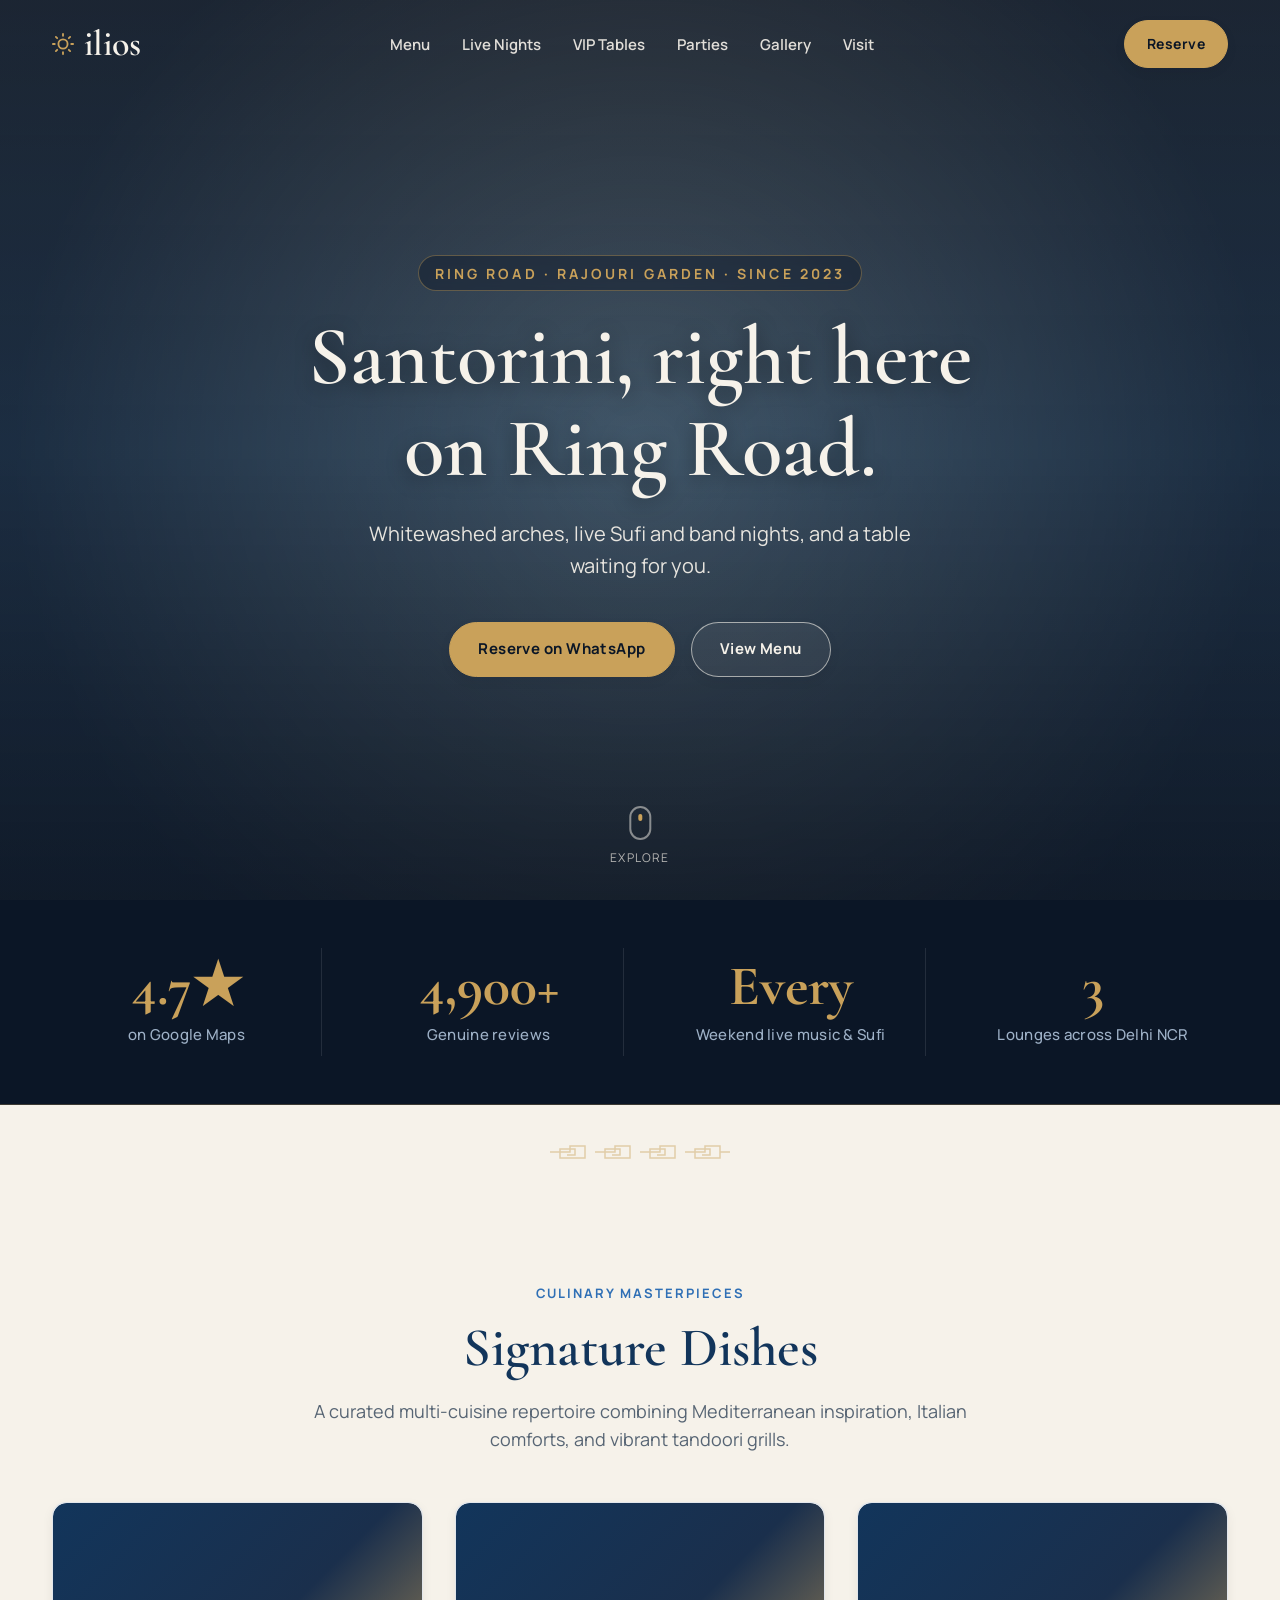
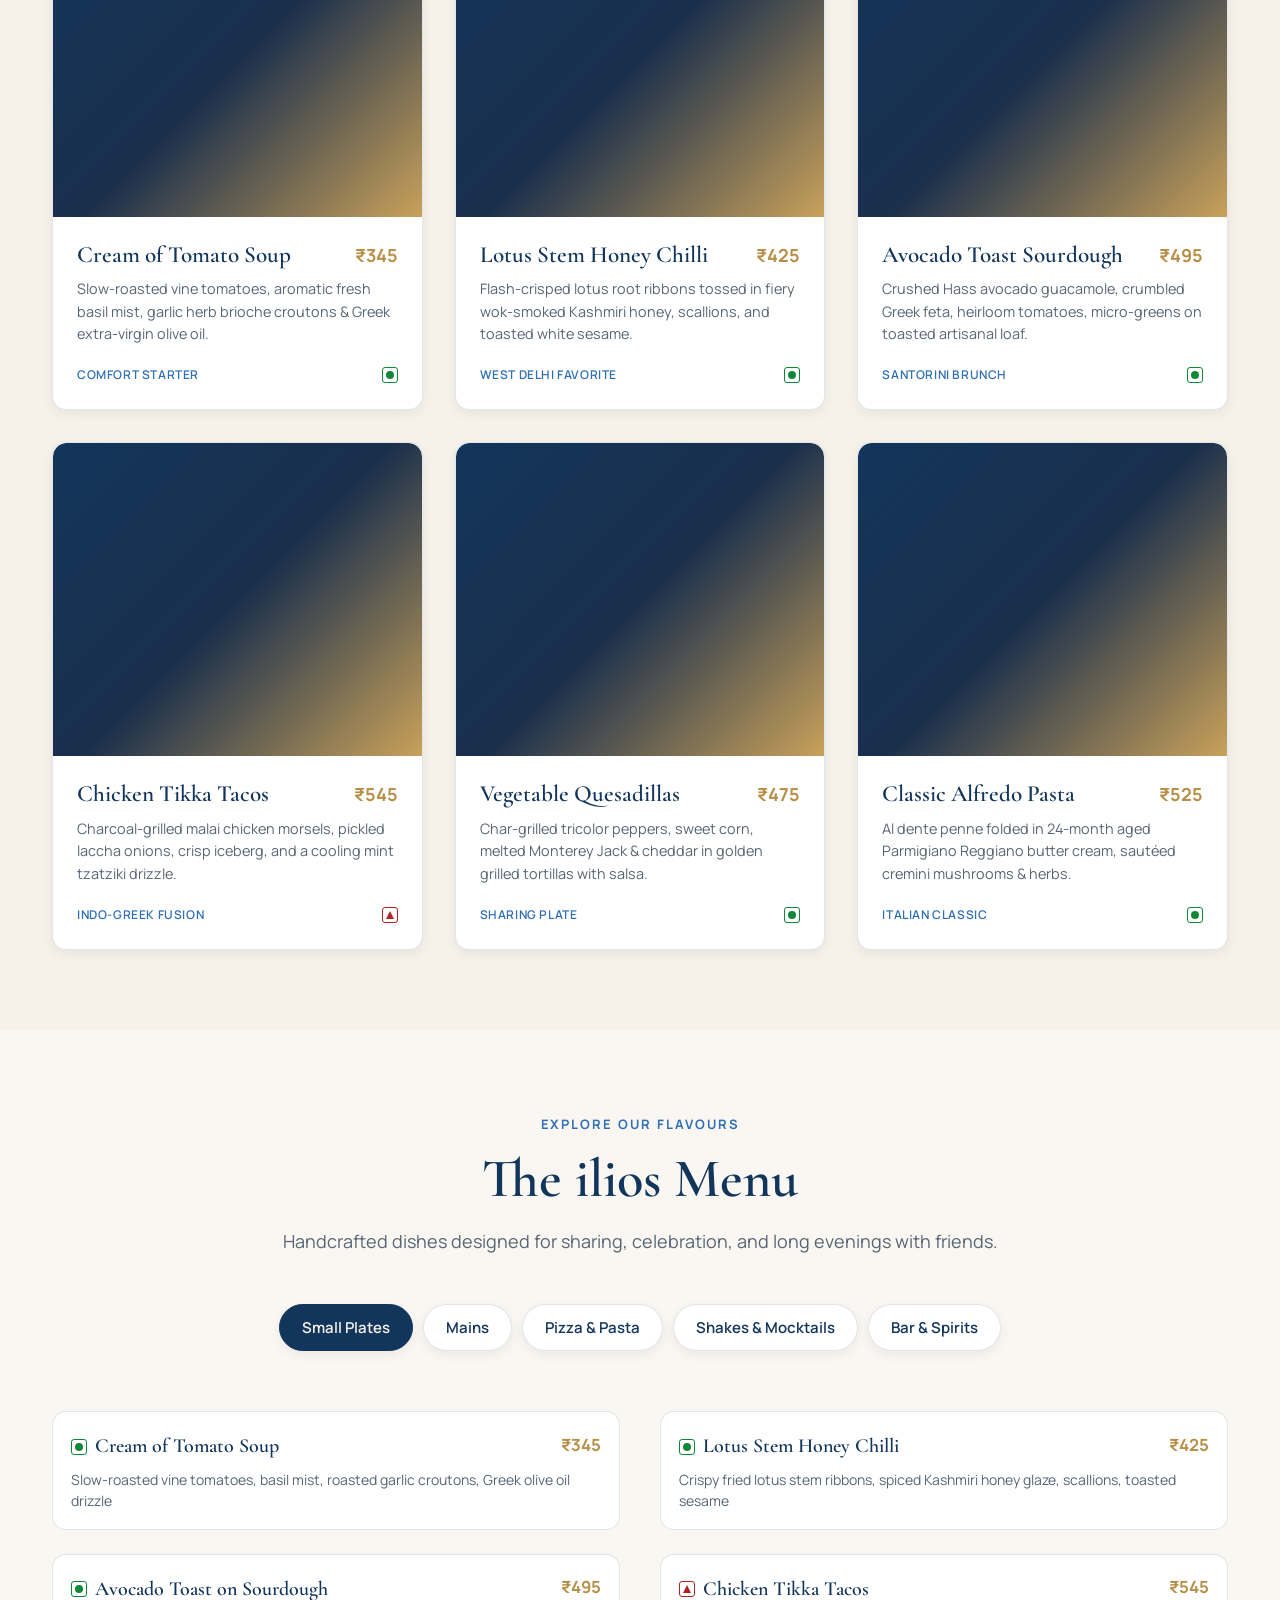
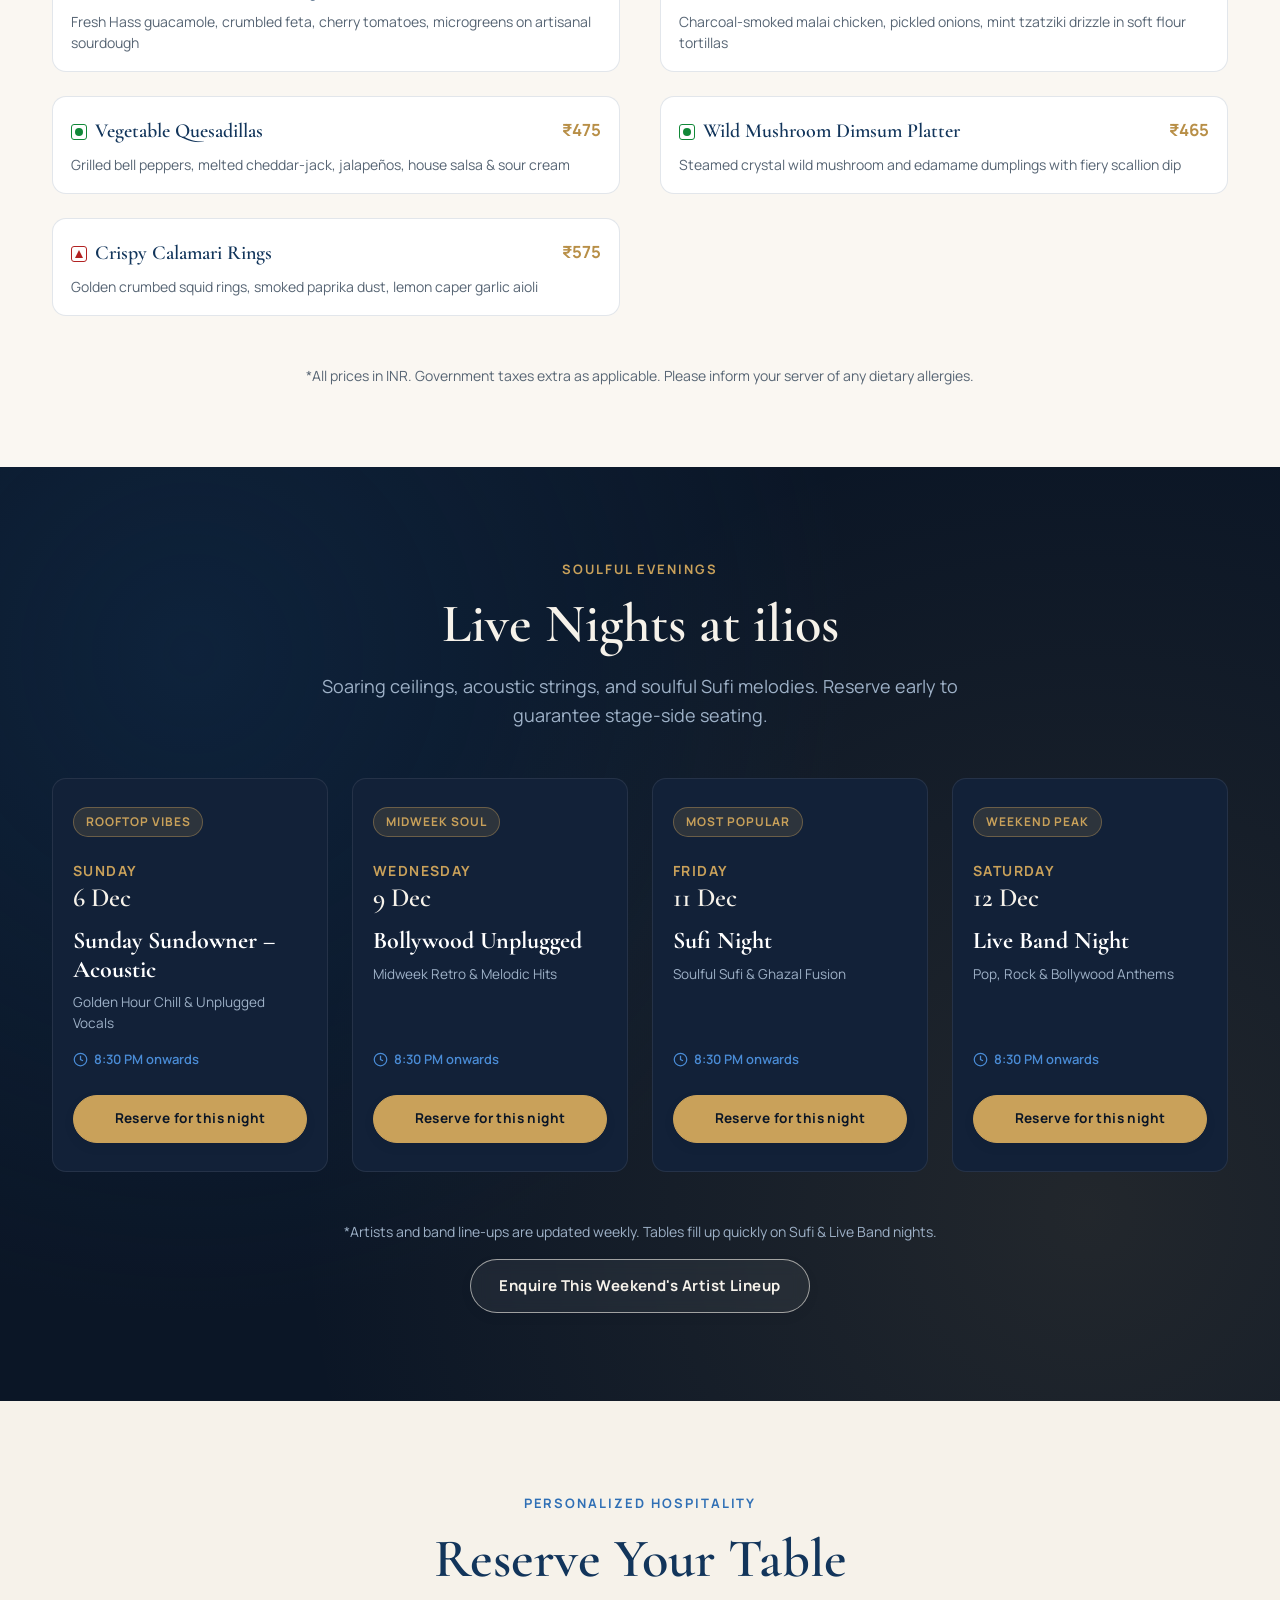
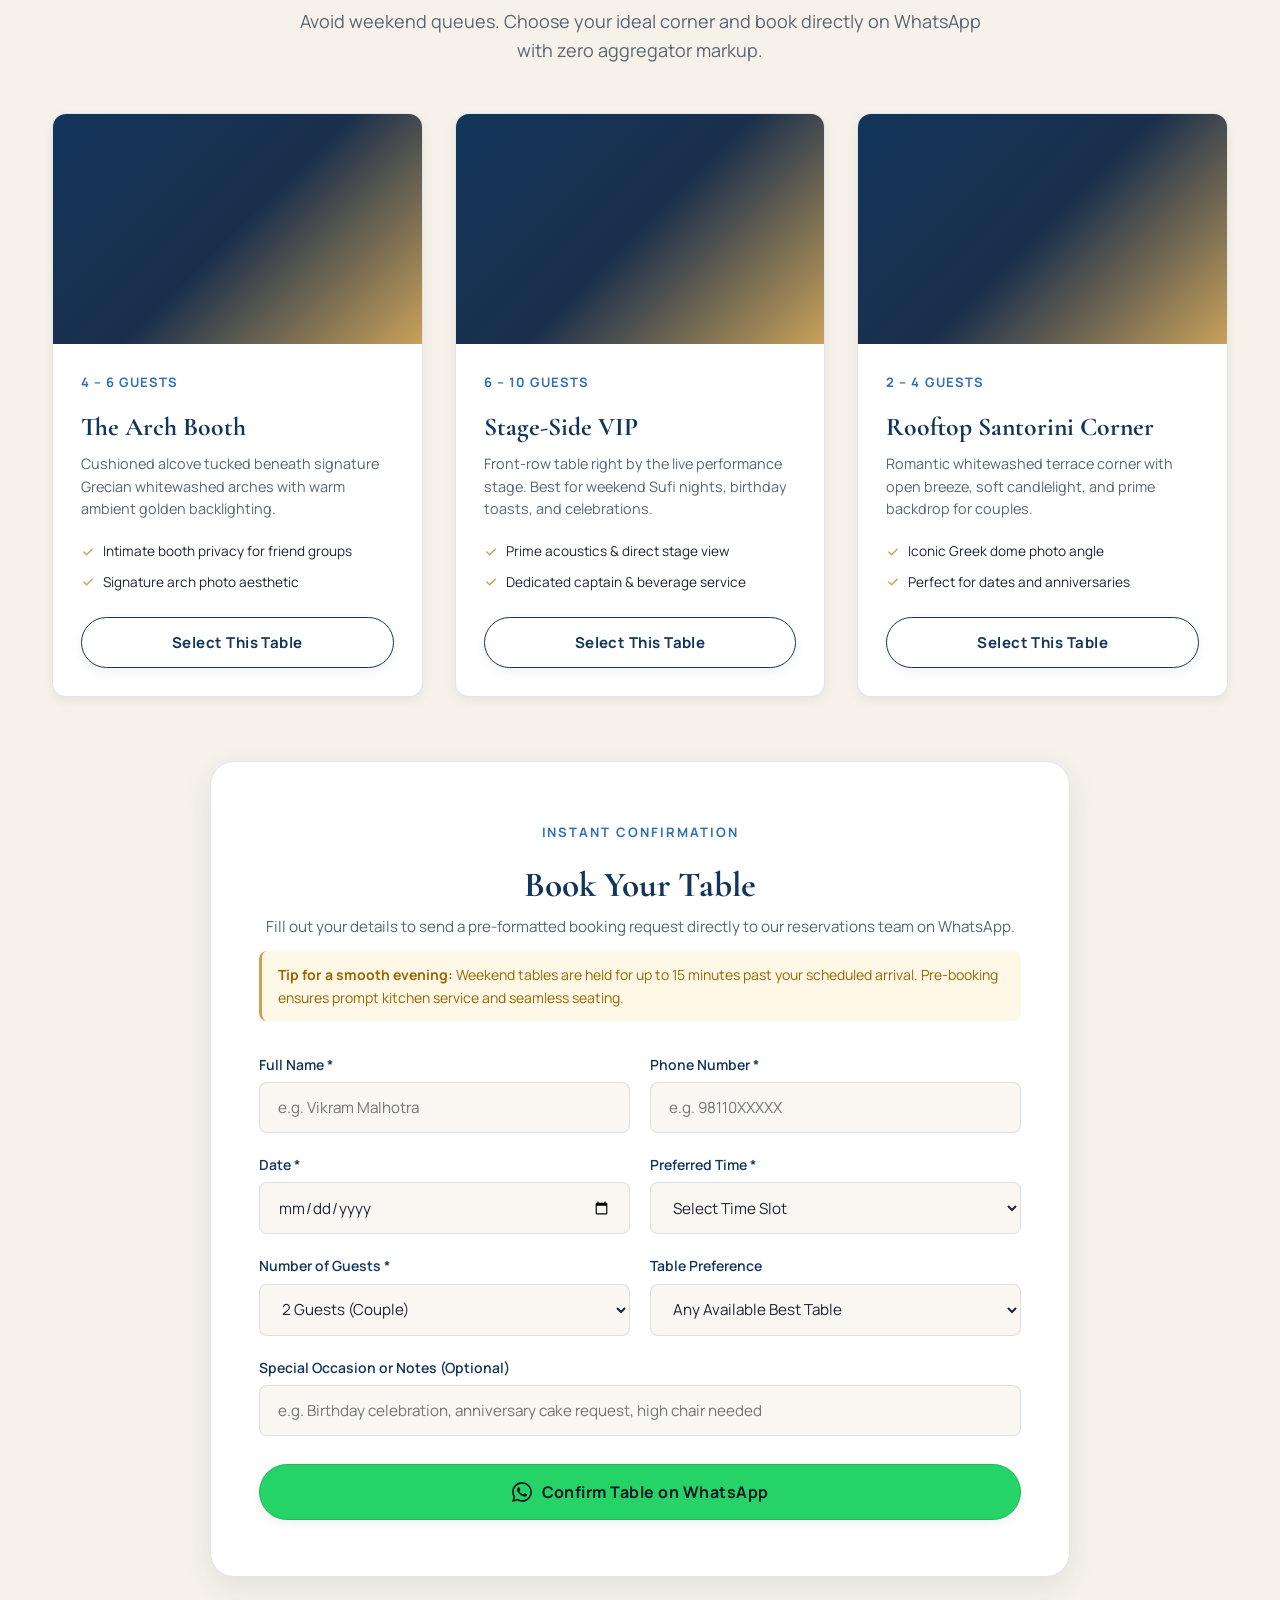
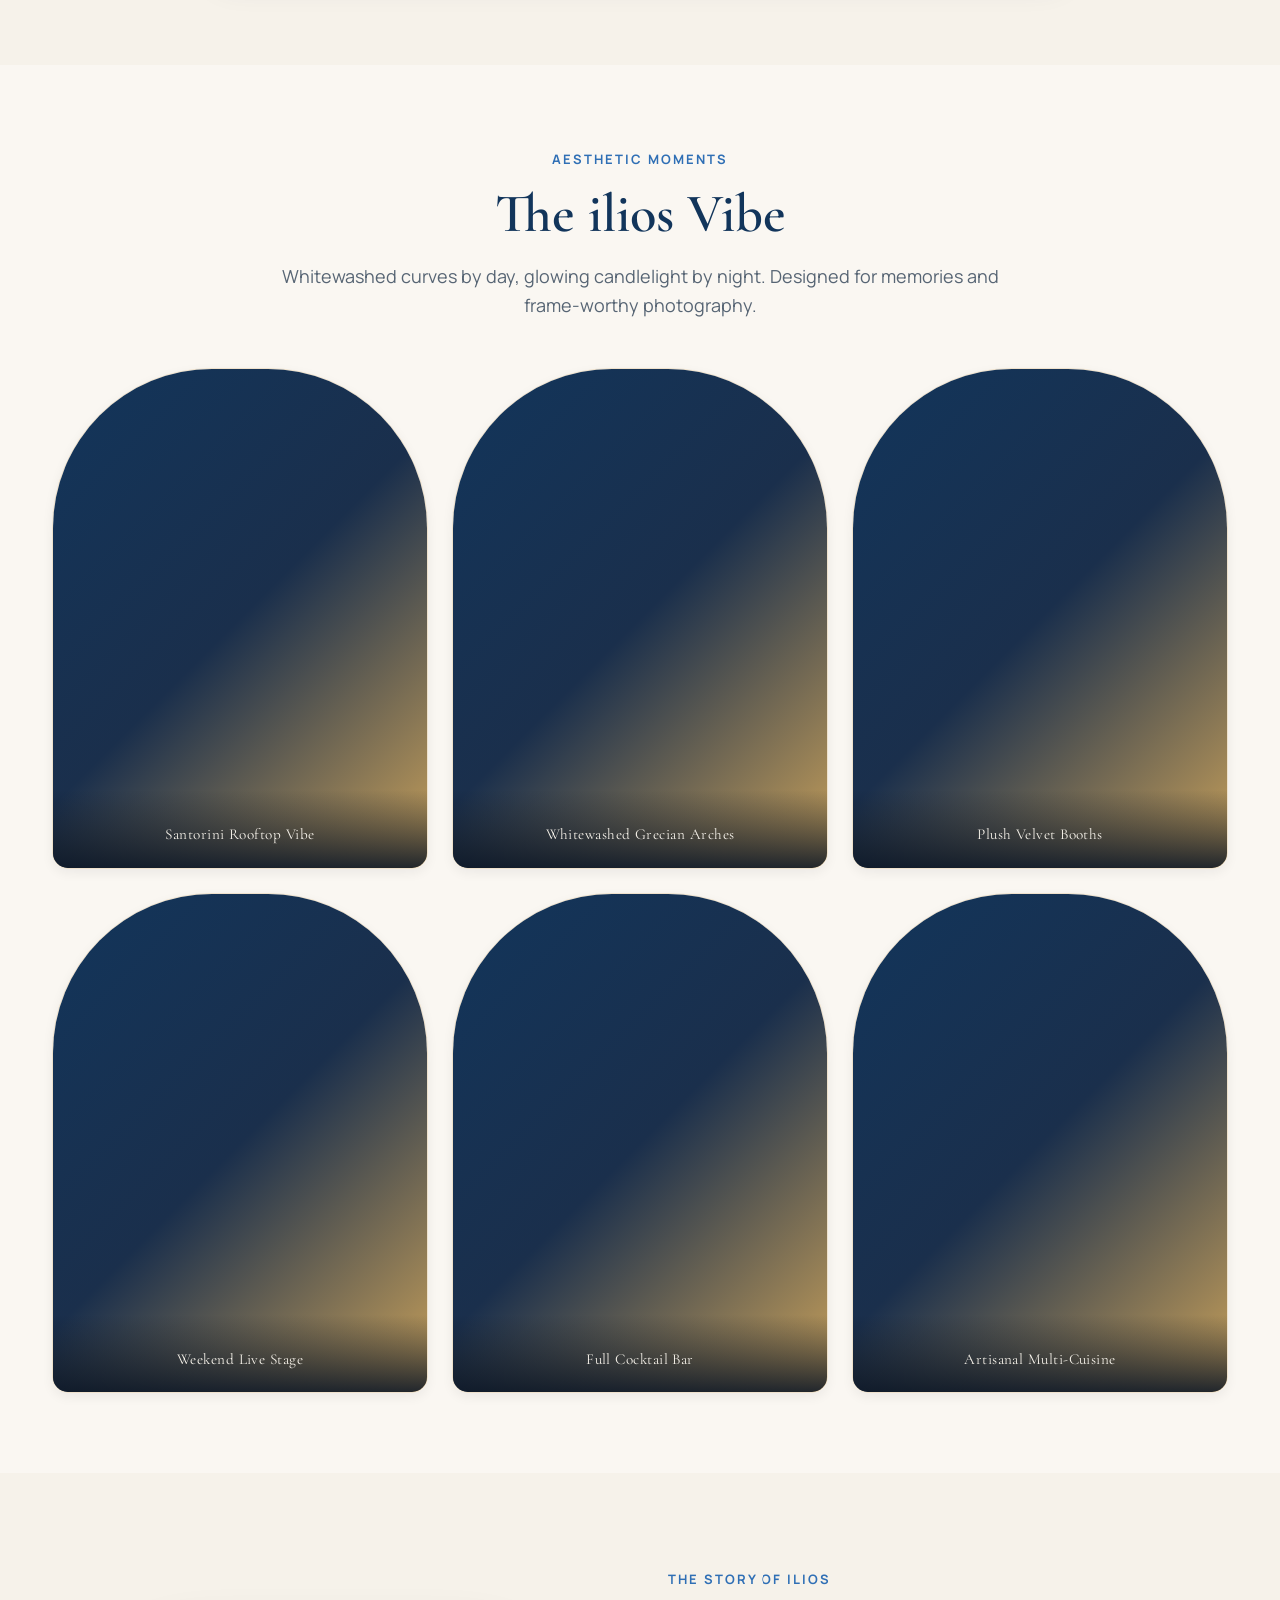
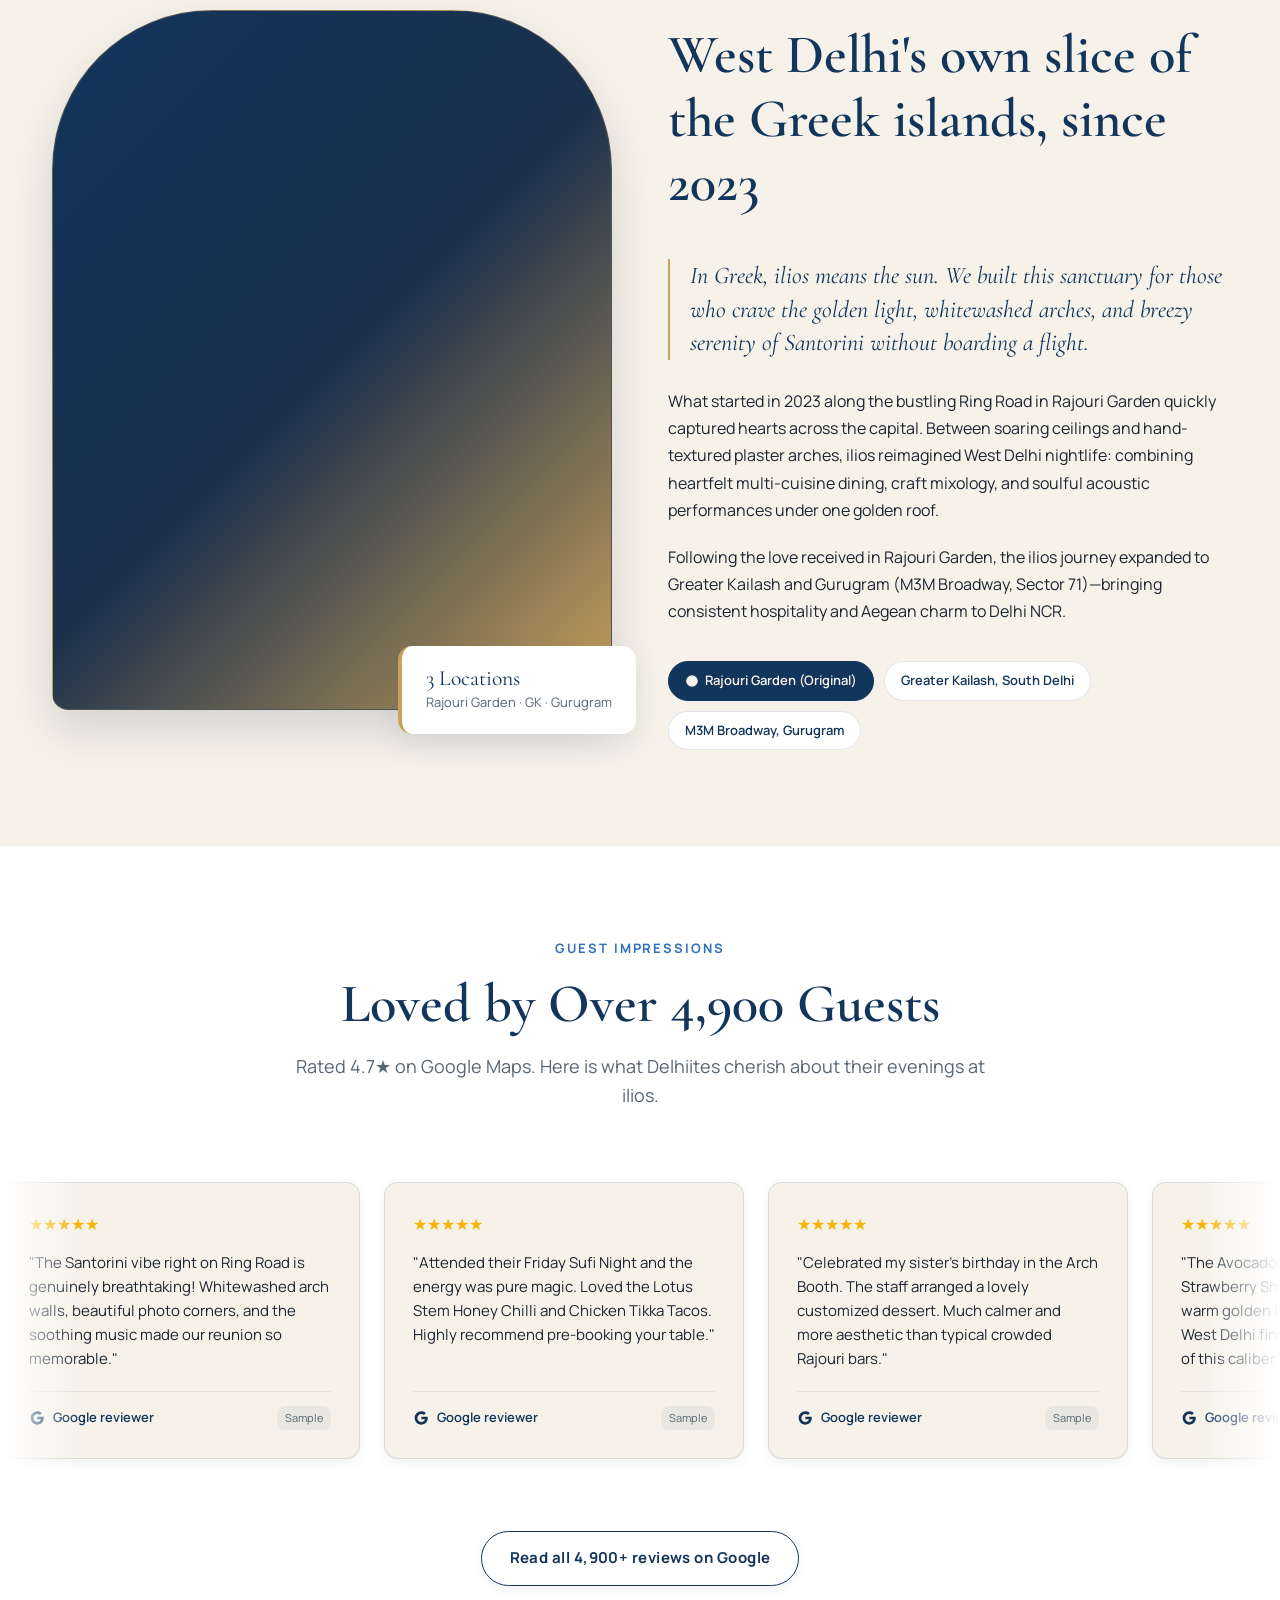
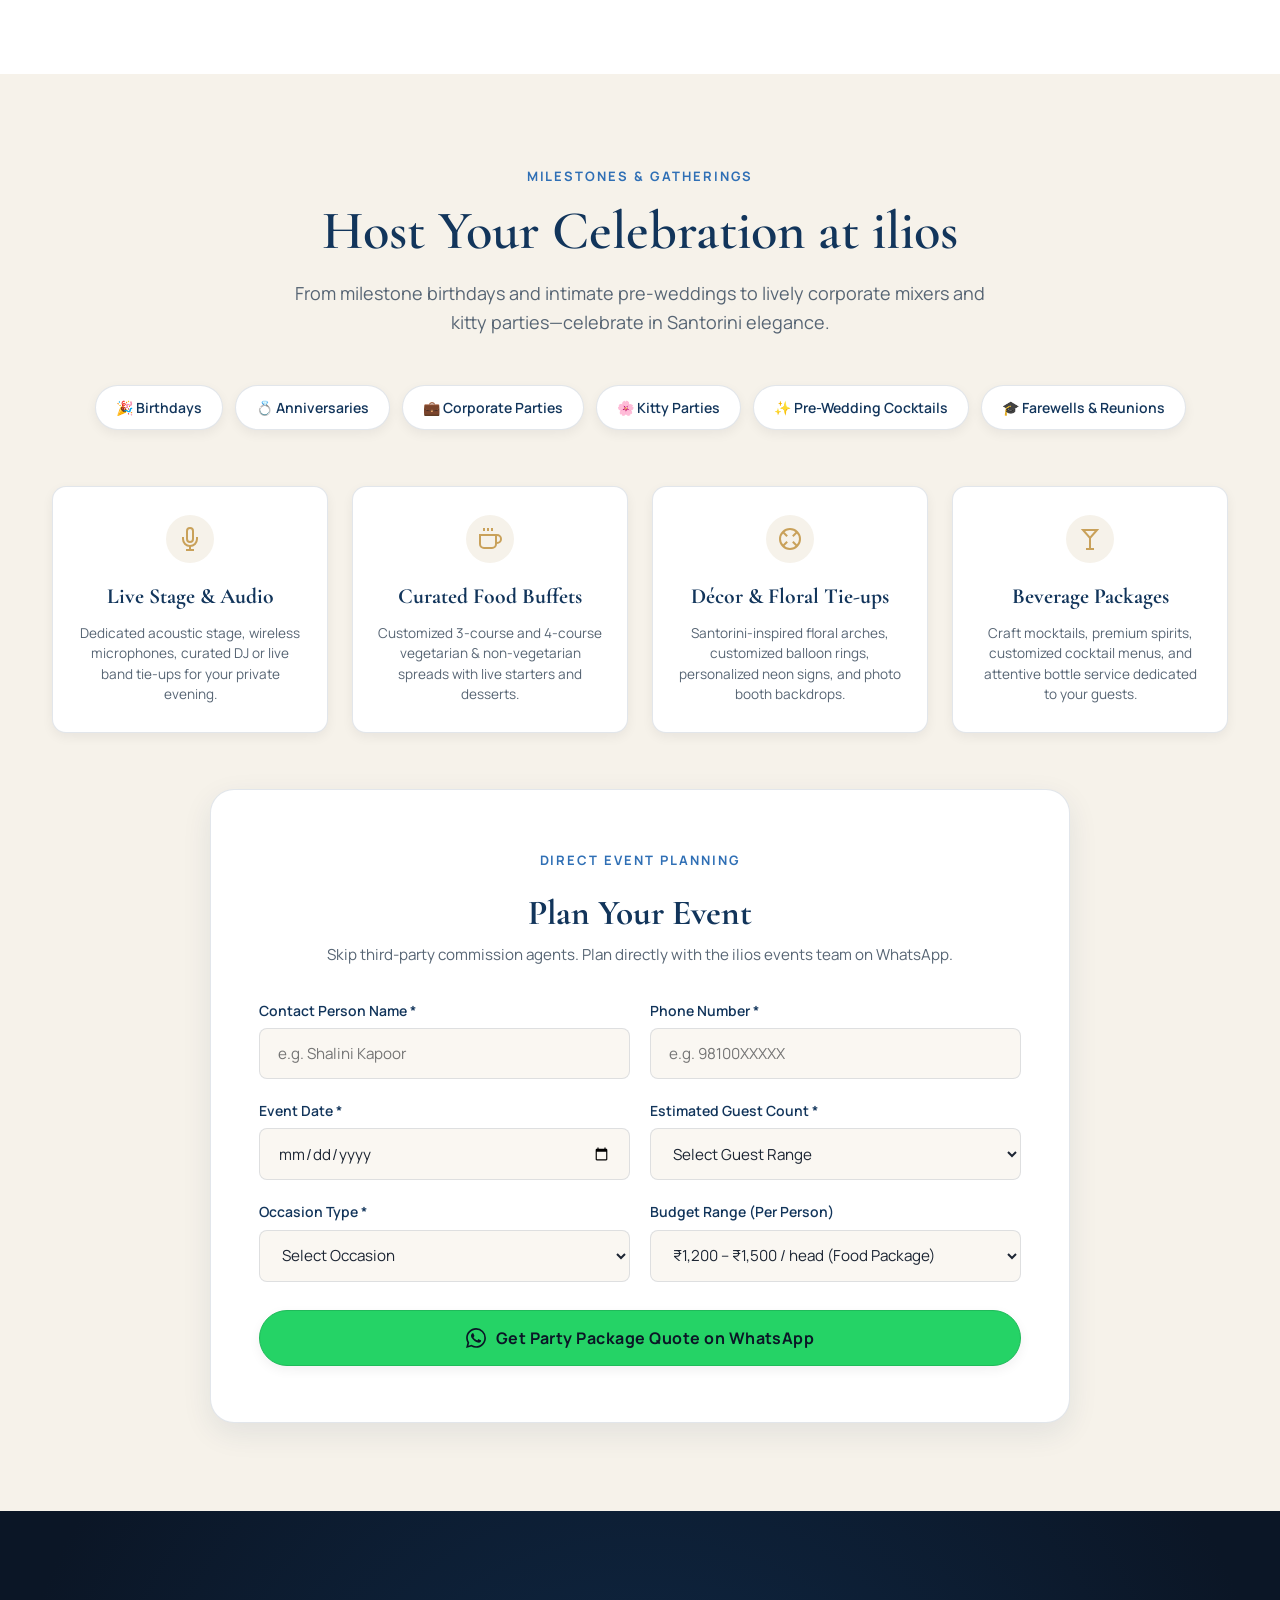
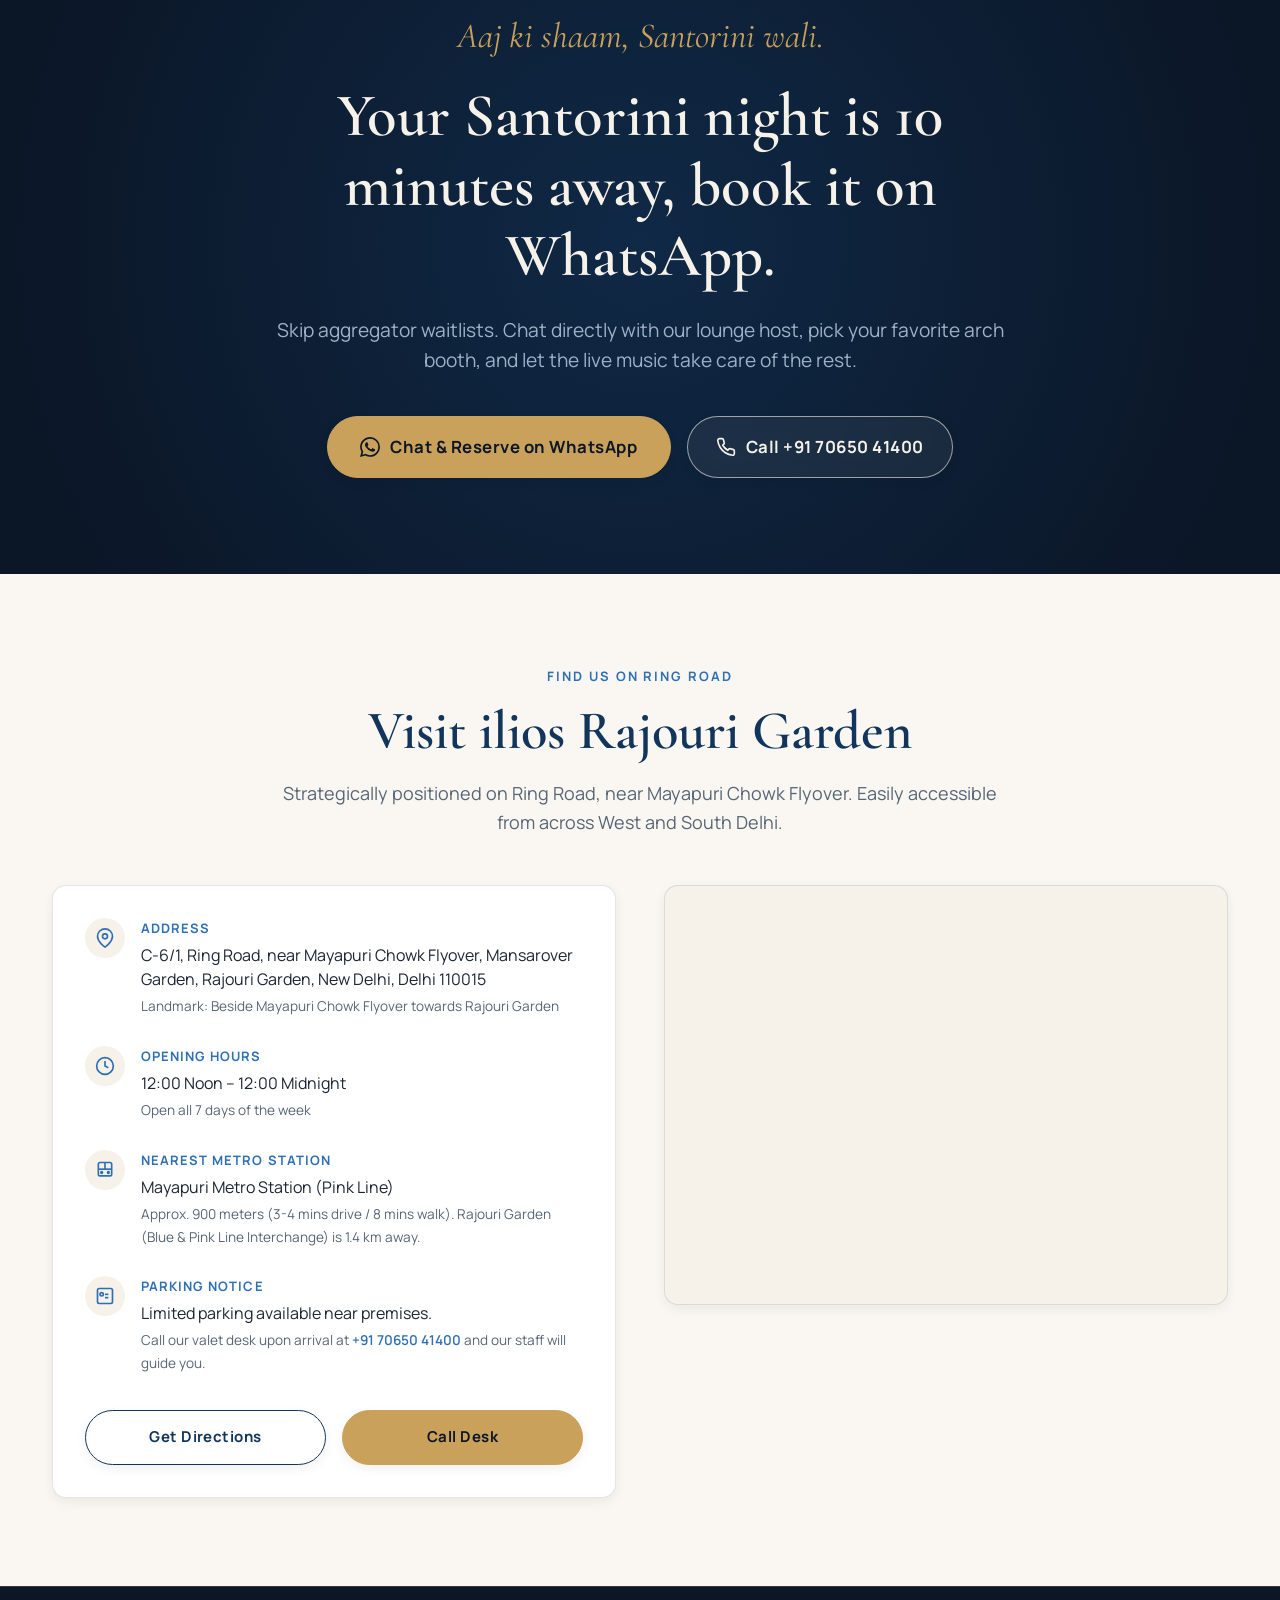
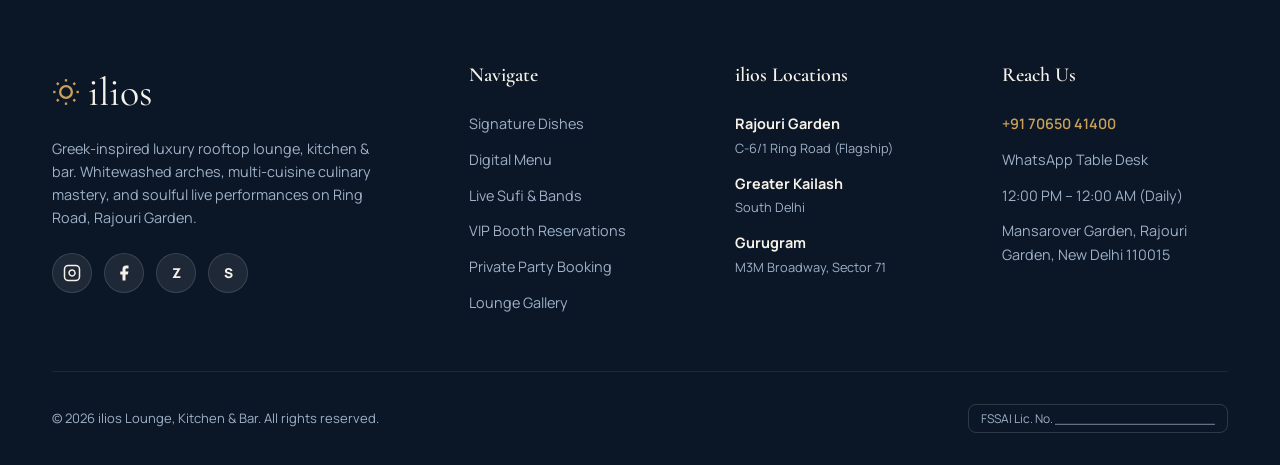
==== index.html @ c84a5a0c "feat: complete mobile-first one-page website for ilios Rajouri Garden" ====
<!DOCTYPE html>
<html lang="en" class="no-js">
<head>
  <meta charset="UTF-8">
  <meta name="viewport" content="width=device-width, initial-scale=1.0, viewport-fit=cover">
  <meta http-equiv="X-UA-Compatible" content="IE=edge">

  <!-- SEO Primary Tags -->
  <title>ilios Rajouri Garden | Santorini-Style Rooftop Lounge, Live Sufi Nights &amp; Party Venue, Ring Road Delhi</title>
  <meta name="description" content="Experience Santorini on Ring Road at ilios, Rajouri Garden. Whitewashed rooftop lounge, multi-cuisine dining, live Sufi &amp; band nights, and private parties. Book direct.">
  <meta name="keywords" content="best lounge in Rajouri Garden, Greek restaurant West Delhi, Santorini cafe Delhi, rooftop restaurant Rajouri Garden, Sufi night Rajouri Garden, live music restaurant West Delhi, party venue Rajouri Garden, birthday party place near Mayapuri, corporate party venue West Delhi, aesthetic cafe Ring Road Delhi">
  <meta name="author" content="ilios Lounge &amp; Kitchen">
  <meta name="robots" content="index, follow">
  <link rel="canonical" href="https://iliosdelhi.com/">

  <!-- Open Graph / Facebook -->
  <meta property="og:type" content="restaurant">
  <meta property="og:title" content="ilios Rajouri Garden | Santorini-Style Rooftop Lounge &amp; Bar">
  <meta property="og:description" content="Whitewashed arches, live Sufi and band nights, and a table waiting for you. Ring Road, Rajouri Garden, New Delhi.">
  <meta property="og:image" content="https://images.unsplash.com/photo-1570077188670-e3a8d69ac5ff?auto=format&fit=crop&w=1200&q=80">
  <meta property="og:url" content="https://iliosdelhi.com/">
  <meta property="og:site_name" content="ilios">
  <meta property="og:locale" content="en_IN">

  <!-- Twitter Card -->
  <meta name="twitter:card" content="summary_large_image">
  <meta name="twitter:title" content="ilios Rajouri Garden | Santorini on Ring Road">
  <meta name="twitter:description" content="Santorini-inspired luxury rooftop lounge, kitchen &amp; bar in West Delhi. Live Sufi nights, cocktails, and private celebrations.">
  <meta name="twitter:image" content="https://images.unsplash.com/photo-1570077188670-e3a8d69ac5ff?auto=format&fit=crop&w=1200&q=80">

  <!-- Theme Color -->
  <meta name="theme-color" content="#0B1626">

  <!-- Preload Key Assets -->
  <link rel="preconnect" href="https://fonts.googleapis.com">
  <link rel="preconnect" href="https://fonts.gstatic.com" crossorigin>
  <link rel="preload" as="image" href="https://images.unsplash.com/photo-1570077188670-e3a8d69ac5ff?auto=format&fit=crop&w=1400&q=80">

  <!-- Google Fonts: Cormorant Garamond & Manrope -->
  <link href="https://fonts.googleapis.com/css2?family=Cormorant+Garamond:ital,wght@0,500;0,600;0,700;1,500;1,600&family=Manrope:wght@400;500;600;700&display=swap" rel="stylesheet">

  <!-- Schema.org JSON-LD Structured Data for Local Restaurant / Bar -->
  <script type="application/ld+json">
  {
    "@context": "https://schema.org",
    "@type": "BarOrRestaurant",
    "@id": "https://iliosdelhi.com/#restaurant",
    "name": "ilios",
    "alternateName": "ilios Lounge, Kitchen & Bar",
    "image": "https://images.unsplash.com/photo-1570077188670-e3a8d69ac5ff?auto=format&fit=crop&w=1200&q=80",
    "telephone": "+917065041400",
    "url": "https://iliosdelhi.com/",
    "servesCuisine": ["Mediterranean", "Continental", "Italian", "Asian", "North Indian"],
    "priceRange": "₹₹",
    "paymentAccepted": "Cash, Credit Card, Debit Card, UPI",
    "currenciesAccepted": "INR",
    "address": {
      "@type": "PostalAddress",
      "streetAddress": "C-6/1, Ring Road, near Mayapuri Chowk Flyover, Mansarover Garden",
      "addressLocality": "Rajouri Garden",
      "addressRegion": "New Delhi",
      "postalCode": "110015",
      "addressCountry": "IN"
    },
    "geo": {
      "@type": "GeoCoordinates",
      "latitude": 28.6368,
      "longitude": 77.1265
    },
    "openingHoursSpecification": [
      {
        "@type": "OpeningHoursSpecification",
        "dayOfWeek": ["Monday", "Tuesday", "Wednesday", "Thursday", "Friday", "Saturday", "Sunday"],
        "opens": "12:00",
        "closes": "23:59"
      }
    ],
    "aggregateRating": {
      "@type": "AggregateRating",
      "ratingValue": "4.7",
      "reviewCount": "4900",
      "bestRating": "5",
      "worstRating": "1"
    },
    "hasMenu": "https://iliosdelhi.com/#menu",
    "acceptsReservations": "True"
  }
  </script>

  <script>
    // Remove no-js class immediately to activate smooth JS animations safely
    document.documentElement.classList.remove('no-js');
    document.documentElement.classList.add('js');
  </script>

  <style>
    /* ==========================================================================
       CSS RESET & CUSTOM PROPERTIES
       ========================================================================== */
    :root {
      --chalk: #F6F2EA;
      --chalk-pure: #FAF7F2;
      --aegean: #12355B;
      --aegean-dark: #0D2744;
      --dome: #2F6FB5;
      --dome-light: #4A8CD6;
      --sun: #C9A15A;
      --sun-hover: #b88f47;
      --sun-soft: rgba(201, 161, 90, 0.15);
      --ink: #0B1626;
      --ink-card: #122138;
      --ink-light: #1A2F4C;
      --text-dark: #1C2533;
      --text-muted: #576574;
      --text-light: #F6F2EA;
      --text-light-muted: #9EB1C7;
      --white: #FFFFFF;
      --veg-green: #118838;
      --nonveg-red: #B22222;
      --border-subtle: rgba(18, 53, 91, 0.12);
      --border-gold: rgba(201, 161, 90, 0.4);
      --border-night: rgba(255, 255, 255, 0.08);
      --radius-sm: 8px;
      --radius-md: 14px;
      --radius-lg: 24px;
      --radius-arch: 160px 160px 16px 16px;
      --radius-pill: 9999px;
      --shadow-sm: 0 4px 12px rgba(11, 22, 38, 0.06);
      --shadow-md: 0 10px 30px rgba(18, 53, 91, 0.09);
      --shadow-lg: 0 20px 45px rgba(11, 22, 38, 0.14);
      --font-display: 'Cormorant Garamond', Georgia, serif;
      --font-body: 'Manrope', -apple-system, BlinkMacSystemFont, 'Segoe UI', Roboto, sans-serif;
      --transition: all 0.3s cubic-bezier(0.25, 1, 0.5, 1);
    }

    *, *::before, *::after {
      box-sizing: border-box;
      margin: 0;
      padding: 0;
    }

    html {
      scroll-behavior: smooth;
      font-size: 16px;
      text-size-adjust: 100%;
      -webkit-tap-highlight-color: transparent;
    }

    body {
      background-color: var(--chalk);
      color: var(--text-dark);
      font-family: var(--font-body);
      font-size: 1rem;
      line-height: 1.65;
      overflow-x: hidden;
      /* Padding bottom for sticky mobile action bar (<768px) */
      padding-bottom: 60px;
    }

    @media (min-width: 768px) {
      body {
        padding-bottom: 0;
      }
    }

    /* Accessibility Focus Styles */
    :focus-visible {
      outline: 2px solid var(--sun);
      outline-offset: 3px;
    }

    img {
      max-width: 100%;
      height: auto;
      display: block;
    }

    a {
      color: inherit;
      text-decoration: none;
      transition: var(--transition);
    }

    button {
      font-family: inherit;
      cursor: pointer;
      border: none;
      background: none;
      transition: var(--transition);
    }

    input, select, textarea {
      font-family: inherit;
      font-size: 0.95rem;
    }

    /* Container Utility */
    .container {
      width: 100%;
      max-width: 1240px;
      margin: 0 auto;
      padding: 0 1.25rem;
    }

    @media (min-width: 768px) {
      .container {
        padding: 0 2rem;
      }
    }

    /* Section Header Typography */
    .section-head {
      text-align: center;
      max-width: 720px;
      margin: 0 auto 3rem;
    }

    .eyebrow {
      display: inline-flex;
      align-items: center;
      gap: 0.5rem;
      font-family: var(--font-body);
      font-size: 0.8125rem;
      font-weight: 700;
      text-transform: uppercase;
      letter-spacing: 0.15em;
      color: var(--dome);
      margin-bottom: 0.75rem;
    }

    .eyebrow--night {
      color: var(--sun);
    }

    .section-title {
      font-family: var(--font-display);
      font-size: clamp(2rem, 4.5vw, 3.4rem);
      font-weight: 600;
      line-height: 1.18;
      color: var(--aegean);
      margin-bottom: 1rem;
    }

    .section-title--night {
      color: var(--chalk);
    }

    .section-subtitle {
      font-size: clamp(0.95rem, 1.8vw, 1.125rem);
      color: var(--text-muted);
      line-height: 1.6;
    }

    .section-subtitle--night {
      color: var(--text-light-muted);
    }

    /* Meander / Greek Key Divider */
    .greek-divider {
      width: 100%;
      display: flex;
      justify-content: center;
      align-items: center;
      padding: 2.5rem 0;
      opacity: 0.45;
      overflow: hidden;
    }

    .greek-divider svg {
      width: 180px;
      height: 14px;
      fill: none;
      stroke: var(--sun);
      stroke-width: 1.5;
    }

    /* Gold Sun Ornament */
    .sun-ornament {
      display: inline-block;
      width: 24px;
      height: 24px;
      vertical-align: middle;
      color: var(--sun);
    }

    /* Standard Buttons */
    .btn {
      display: inline-flex;
      align-items: center;
      justify-content: center;
      gap: 0.625rem;
      padding: 0.875rem 1.75rem;
      border-radius: var(--radius-pill);
      font-size: 0.9375rem;
      font-weight: 700;
      letter-spacing: 0.03em;
      min-height: 48px;
      min-width: 44px;
      text-decoration: none;
      text-align: center;
      box-shadow: var(--shadow-sm);
    }

    /* CONTRAST ENFORCED: Gold button has INK (#0B1626) text, NEVER chalk or white */
    .btn-primary {
      background-color: var(--sun);
      color: var(--ink);
      border: 1px solid var(--sun);
    }

    .btn-primary:hover, .btn-primary:focus-visible {
      background-color: var(--sun-hover);
      color: var(--ink);
      transform: translateY(-2px);
      box-shadow: 0 8px 20px rgba(201, 161, 90, 0.4);
    }

    .btn-outline-light {
      background: rgba(255, 255, 255, 0.06);
      color: var(--chalk);
      border: 1.5px solid rgba(246, 242, 234, 0.6);
      backdrop-filter: blur(8px);
      -webkit-backdrop-filter: blur(8px);
    }

    .btn-outline-light:hover, .btn-outline-light:focus-visible {
      background: var(--chalk);
      color: var(--ink);
      border-color: var(--chalk);
      transform: translateY(-2px);
    }

    .btn-outline-aegean {
      background: transparent;
      color: var(--aegean);
      border: 1.5px solid var(--aegean);
    }

    .btn-outline-aegean:hover {
      background: var(--aegean);
      color: var(--chalk);
    }

    .btn-whatsapp {
      background-color: #25D366;
      color: #0B1626;
      font-weight: 700;
      border: 1px solid #20BA5A;
    }

    .btn-whatsapp:hover {
      background-color: #20BA5A;
      color: #0B1626;
      transform: translateY(-2px);
    }

    /* Veg / Non-Veg Indicator Symbols */
    .diet-icon {
      display: inline-flex;
      align-items: center;
      justify-content: center;
      width: 16px;
      height: 16px;
      border-radius: 3px;
      flex-shrink: 0;
      vertical-align: middle;
    }

    .diet-icon--veg {
      border: 1.5px solid var(--veg-green);
    }

    .diet-icon--veg::after {
      content: '';
      width: 8px;
      height: 8px;
      border-radius: 50%;
      background-color: var(--veg-green);
    }

    .diet-icon--nonveg {
      border: 1.5px solid var(--nonveg-red);
    }

    .diet-icon--nonveg::after {
      content: '';
      width: 0;
      height: 0;
      border-left: 4.5px solid transparent;
      border-right: 4.5px solid transparent;
      border-bottom: 8px solid var(--nonveg-red);
    }

    /* Image Fallback Gradient */
    .img-frame {
      position: relative;
      background: linear-gradient(135deg, #12355B 0%, #1A2F4C 50%, #C9A15A 100%);
      overflow: hidden;
    }

    .img-frame img {
      width: 100%;
      height: 100%;
      object-fit: cover;
      transition: transform 0.6s cubic-bezier(0.25, 1, 0.5, 1);
    }

    /* Arch Frame Motif */
    .arch-frame {
      border-radius: var(--radius-arch);
      box-shadow: var(--shadow-md);
      border: 1px solid rgba(201, 161, 90, 0.3);
    }

    @media (hover: hover) {
      .card-hover:hover {
        transform: translateY(-6px);
        box-shadow: var(--shadow-lg);
      }
      .card-hover:hover .img-frame img {
        transform: scale(1.06);
      }
    }

    /* ==========================================================================
       1. STICKY NAVIGATION
       ========================================================================== */
    .site-nav {
      position: fixed;
      top: 0;
      left: 0;
      right: 0;
      z-index: 1000;
      transition: background-color 0.3s ease, box-shadow 0.3s ease, padding 0.3s ease;
      padding: 1.25rem 0;
      background-color: transparent;
    }

    .site-nav.scrolled {
      background-color: var(--chalk);
      box-shadow: 0 4px 20px rgba(11, 22, 38, 0.08);
      padding: 0.875rem 0;
      border-bottom: 1px solid rgba(201, 161, 90, 0.25);
    }

    .nav-container {
      display: flex;
      align-items: center;
      justify-content: space-between;
    }

    .brand-logo {
      display: flex;
      align-items: center;
      gap: 0.625rem;
      font-family: var(--font-display);
      font-size: 2.25rem;
      font-weight: 600;
      letter-spacing: -0.02em;
      color: var(--chalk);
      text-transform: lowercase;
      line-height: 1;
    }

    .site-nav.scrolled .brand-logo {
      color: var(--aegean);
    }

    .brand-logo .sun-icon {
      width: 22px;
      height: 22px;
      color: var(--sun);
      animation: spinSlow 30s linear infinite;
    }

    @keyframes spinSlow {
      from { transform: rotate(0deg); }
      to { transform: rotate(360deg); }
    }

    .nav-links {
      display: none;
      align-items: center;
      gap: 2rem;
      list-style: none;
    }

    .nav-link {
      font-size: 0.9375rem;
      font-weight: 600;
      color: rgba(246, 242, 234, 0.9);
      position: relative;
      padding: 0.25rem 0;
    }

    .nav-link::after {
      content: '';
      position: absolute;
      bottom: 0;
      left: 0;
      width: 0;
      height: 2px;
      background-color: var(--sun);
      transition: width 0.3s ease;
    }

    .nav-link:hover::after, .nav-link:focus-visible::after {
      width: 100%;
    }

    .site-nav.scrolled .nav-link {
      color: var(--aegean);
    }

    .nav-cta-wrap {
      display: flex;
      align-items: center;
      gap: 1rem;
    }

    .nav-reserve-btn {
      display: none;
    }

    @media (min-width: 992px) {
      .nav-links {
        display: flex;
      }
      .nav-reserve-btn {
        display: inline-flex;
        padding: 0.625rem 1.375rem;
        font-size: 0.875rem;
      }
    }

    /* Hamburger Button (Mobile) */
    .menu-toggle {
      display: flex;
      flex-direction: column;
      justify-content: center;
      gap: 5px;
      width: 44px;
      height: 44px;
      padding: 10px;
      border-radius: var(--radius-sm);
      z-index: 1100;
      background: rgba(11, 22, 38, 0.2);
    }

    .site-nav.scrolled .menu-toggle {
      background: rgba(18, 53, 91, 0.08);
    }

    .menu-bar {
      width: 24px;
      height: 2px;
      background-color: var(--chalk);
      transition: var(--transition);
    }

    .site-nav.scrolled .menu-bar {
      background-color: var(--aegean);
    }

    .menu-toggle.active .menu-bar:nth-child(1) {
      transform: translateY(7px) rotate(45deg);
      background-color: var(--chalk);
    }

    .menu-toggle.active .menu-bar:nth-child(2) {
      opacity: 0;
    }

    .menu-toggle.active .menu-bar:nth-child(3) {
      transform: translateY(-7px) rotate(-45deg);
      background-color: var(--chalk);
    }

    @media (min-width: 992px) {
      .menu-toggle {
        display: none;
      }
    }

    /* Mobile Full-Screen Overlay Navigation */
    .mobile-overlay {
      position: fixed;
      inset: 0;
      background-color: var(--ink);
      z-index: 1050;
      display: flex;
      flex-direction: column;
      justify-content: center;
      align-items: center;
      gap: 2rem;
      padding: 3rem 2rem;
      opacity: 0;
      pointer-events: none;
      transition: opacity 0.35s ease;
      background-image: radial-gradient(circle at 50% 30%, rgba(18, 53, 91, 0.7) 0%, rgba(11, 22, 38, 0.98) 80%);
    }

    .mobile-overlay.open {
      opacity: 1;
      pointer-events: auto;
    }

    .mobile-links {
      list-style: none;
      text-align: center;
      display: flex;
      flex-direction: column;
      gap: 1.5rem;
    }

    .mobile-link {
      font-family: var(--font-display);
      font-size: 2rem;
      color: var(--chalk);
      font-weight: 500;
      display: inline-block;
      transition: var(--transition);
    }

    .mobile-link:hover, .mobile-link:focus-visible {
      color: var(--sun);
      transform: translateY(-2px);
    }

    .mobile-overlay-actions {
      display: flex;
      flex-direction: column;
      gap: 1rem;
      width: 100%;
      max-width: 280px;
    }

    /* ==========================================================================
       2. HERO SECTION (STRICT RULES COMPLIANT)
       ========================================================================== */
    .hero-section {
      position: relative;
      min-height: 100vh;
      min-height: 100svh;
      display: flex;
      align-items: center;
      justify-content: center;
      text-align: center;
      overflow: hidden;
      padding: 6rem 1.25rem 4rem;
    }

    /* Ken Burns Background Image */
    .hero-bg-wrapper {
      position: absolute;
      inset: 0;
      z-index: 1;
      overflow: hidden;
    }

    .hero-bg-img {
      width: 100%;
      height: 100%;
      object-fit: cover;
      object-position: center;
      animation: kenBurns 20s ease-in-out infinite alternate;
      transform-origin: center center;
    }

    @keyframes kenBurns {
      0% { transform: scale(1); }
      100% { transform: scale(1.1); }
    }

    /* Deep Aegean / Ink Gradient Overlay for WCAG AA Contrast */
    .hero-overlay {
      position: absolute;
      inset: 0;
      z-index: 2;
      background: linear-gradient(
        180deg,
        rgba(11, 22, 38, 0.82) 0%,
        rgba(18, 53, 91, 0.84) 50%,
        rgba(11, 22, 38, 0.94) 100%
      );
      mix-blend-mode: multiply;
    }

    .hero-overlay-tint {
      position: absolute;
      inset: 0;
      z-index: 3;
      background: radial-gradient(circle at 50% 50%, rgba(201, 161, 90, 0.08) 0%, rgba(11, 22, 38, 0.6) 80%);
    }

    /* Single Centered Content Column */
    .hero-content {
      position: relative;
      z-index: 4;
      max-width: 880px;
      margin: 0 auto;
      display: flex;
      flex-direction: column;
      align-items: center;
      text-align: center;
    }

    .hero-eyebrow {
      display: inline-flex;
      align-items: center;
      gap: 0.5rem;
      font-family: var(--font-body);
      font-size: clamp(0.75rem, 2vw, 0.875rem);
      font-weight: 700;
      text-transform: uppercase;
      letter-spacing: 0.22em;
      color: var(--sun);
      margin-bottom: 1.25rem;
      padding: 0.35rem 1rem;
      border: 1px solid rgba(201, 161, 90, 0.4);
      border-radius: var(--radius-pill);
      background: rgba(11, 22, 38, 0.4);
      backdrop-filter: blur(4px);
    }

    .hero-title {
      font-family: var(--font-display);
      font-size: clamp(2.4rem, 7vw, 5.2rem);
      font-weight: 600;
      line-height: 1.1;
      color: var(--chalk);
      max-width: 18ch;
      margin: 0 auto 1.5rem;
      text-shadow: 0 4px 20px rgba(0, 0, 0, 0.4);
    }

    .hero-subtext {
      font-size: clamp(1rem, 2.2vw, 1.25rem);
      color: rgba(246, 242, 234, 0.92);
      max-width: 580px;
      margin: 0 auto 2.5rem;
      line-height: 1.6;
      font-weight: 400;
    }

    /* Hero Buttons */
    .hero-actions {
      display: flex;
      flex-direction: column;
      gap: 1rem;
      width: 100%;
      max-width: 440px;
      justify-content: center;
    }

    @media (min-width: 420px) {
      .hero-actions {
        flex-direction: row;
        max-width: none;
      }
      .hero-actions .btn {
        width: auto;
      }
    }

    /* Animated Scroll Down Indicator */
    .hero-scroll-indicator {
      position: absolute;
      bottom: 2rem;
      left: 50%;
      transform: translateX(-50%);
      z-index: 4;
      display: flex;
      flex-direction: column;
      align-items: center;
      gap: 0.5rem;
      color: rgba(246, 242, 234, 0.7);
      font-size: 0.75rem;
      letter-spacing: 0.1em;
      text-transform: uppercase;
      text-decoration: none;
      transition: var(--transition);
    }

    .hero-scroll-indicator:hover {
      color: var(--sun);
    }

    .scroll-mouse {
      width: 22px;
      height: 34px;
      border: 2px solid rgba(246, 242, 234, 0.5);
      border-radius: 12px;
      position: relative;
    }

    .scroll-wheel {
      width: 4px;
      height: 7px;
      background-color: var(--sun);
      border-radius: 2px;
      position: absolute;
      top: 6px;
      left: 50%;
      transform: translateX(-50%);
      animation: wheelBounce 2s infinite;
    }

    @keyframes wheelBounce {
      0% { transform: translate(-50%, 0); opacity: 1; }
      70% { transform: translate(-50%, 10px); opacity: 0; }
      100% { transform: translate(-50%, 0); opacity: 0; }
    }

    /* ==========================================================================
       3. STAT STRIP (COUNT-UP NUMBERS)
       ========================================================================== */
    .stat-strip {
      background-color: var(--ink);
      color: var(--chalk);
      padding: 3rem 0;
      position: relative;
      border-bottom: 1px solid rgba(201, 161, 90, 0.25);
    }

    .stat-grid {
      display: grid;
      grid-template-columns: 1fr;
      gap: 2rem;
      text-align: center;
    }

    @media (min-width: 576px) {
      .stat-grid {
        grid-template-columns: repeat(2, 1fr);
      }
    }

    @media (min-width: 992px) {
      .stat-grid {
        grid-template-columns: repeat(4, 1fr);
      }
    }

    .stat-item {
      padding: 0.5rem 1rem;
      border-right: none;
    }

    @media (min-width: 992px) {
      .stat-item:not(:last-child) {
        border-right: 1px solid rgba(255, 255, 255, 0.1);
      }
    }

    .stat-number {
      font-family: var(--font-display);
      font-size: clamp(2.4rem, 4.5vw, 3.5rem);
      font-weight: 700;
      color: var(--sun);
      line-height: 1.1;
      margin-bottom: 0.35rem;
    }

    .stat-label {
      font-size: 0.9375rem;
      color: var(--text-light-muted);
      font-weight: 500;
      letter-spacing: 0.02em;
    }

    /* ==========================================================================
       4. SIGNATURE DISHES (6 ARCH-FRAMED CARDS)
       ========================================================================== */
    .dishes-section {
      padding: 5rem 0;
      background-color: var(--chalk);
    }

    .dishes-grid {
      display: grid;
      grid-template-columns: 1fr;
      gap: 2rem;
    }

    @media (min-width: 640px) {
      .dishes-grid {
        grid-template-columns: repeat(2, 1fr);
      }
    }

    @media (min-width: 1024px) {
      .dishes-grid {
        grid-template-columns: repeat(3, 1fr);
      }
    }

    .dish-card {
      background: var(--white);
      border-radius: var(--radius-md);
      overflow: hidden;
      box-shadow: var(--shadow-sm);
      border: 1px solid var(--border-subtle);
      display: flex;
      flex-direction: column;
      transition: var(--transition);
    }

    .dish-img-box {
      aspect-ratio: 4 / 3.4;
      width: 100%;
      position: relative;
      overflow: hidden;
      border-radius: var(--radius-md) var(--radius-md) 0 0;
    }

    .dish-content {
      padding: 1.5rem;
      display: flex;
      flex-direction: column;
      flex-grow: 1;
    }

    .dish-header {
      display: flex;
      align-items: flex-start;
      justify-content: space-between;
      gap: 0.75rem;
      margin-bottom: 0.5rem;
    }

    .dish-title {
      font-family: var(--font-display);
      font-size: 1.45rem;
      font-weight: 600;
      color: var(--aegean);
      line-height: 1.25;
    }

    .dish-price {
      font-family: var(--font-body);
      font-size: 1.125rem;
      font-weight: 700;
      color: var(--sun-hover);
      white-space: nowrap;
    }

    .dish-desc {
      font-size: 0.9rem;
      color: var(--text-muted);
      line-height: 1.55;
      margin-bottom: 1.25rem;
      flex-grow: 1;
    }

    .dish-tag {
      font-size: 0.75rem;
      font-weight: 600;
      letter-spacing: 0.05em;
      text-transform: uppercase;
      color: var(--dome);
    }

    /* ==========================================================================
       5. MENU SECTION (TABBED CATEGORIES)
       ========================================================================== */
    .menu-section {
      padding: 5rem 0;
      background-color: var(--chalk-pure);
    }

    .menu-tabs {
      display: flex;
      justify-content: flex-start;
      gap: 0.625rem;
      overflow-x: auto;
      padding-bottom: 1.25rem;
      margin-bottom: 2.5rem;
      scrollbar-width: none;
      -ms-overflow-style: none;
    }

    .menu-tabs::-webkit-scrollbar {
      display: none;
    }

    @media (min-width: 768px) {
      .menu-tabs {
        justify-content: center;
        flex-wrap: wrap;
        overflow-x: visible;
      }
    }

    .menu-tab-btn {
      padding: 0.75rem 1.375rem;
      border-radius: var(--radius-pill);
      background-color: var(--white);
      color: var(--aegean);
      font-weight: 600;
      font-size: 0.9375rem;
      border: 1px solid var(--border-subtle);
      white-space: nowrap;
      transition: var(--transition);
      box-shadow: var(--shadow-sm);
    }

    .menu-tab-btn.active, .menu-tab-btn:hover {
      background-color: var(--aegean);
      color: var(--chalk);
      border-color: var(--aegean);
    }

    .menu-list-grid {
      display: grid;
      grid-template-columns: 1fr;
      gap: 1.25rem;
    }

    @media (min-width: 768px) {
      .menu-list-grid {
        grid-template-columns: repeat(2, 1fr);
        gap: 1.5rem 2.5rem;
      }
    }

    .menu-item-row {
      display: flex;
      flex-direction: column;
      padding: 1.125rem;
      background: var(--white);
      border-radius: var(--radius-md);
      border: 1px solid var(--border-subtle);
      transition: var(--transition);
    }

    .menu-item-row:hover {
      border-color: var(--sun);
      box-shadow: var(--shadow-sm);
    }

    .menu-item-top {
      display: flex;
      align-items: baseline;
      justify-content: space-between;
      gap: 0.75rem;
      margin-bottom: 0.35rem;
    }

    .menu-item-name {
      display: flex;
      align-items: center;
      gap: 0.5rem;
      font-family: var(--font-display);
      font-size: 1.25rem;
      font-weight: 600;
      color: var(--aegean);
    }

    .menu-item-price {
      font-weight: 700;
      color: var(--sun-hover);
      font-size: 1.05rem;
    }

    .menu-item-desc {
      font-size: 0.875rem;
      color: var(--text-muted);
      line-height: 1.5;
    }

    .menu-footer-note {
      text-align: center;
      margin-top: 3rem;
      font-size: 0.875rem;
      color: var(--text-muted);
    }

    /* ==========================================================================
       6. LIVE NIGHTS CALENDAR (NIGHT SECTION)
       ========================================================================== */
    .live-nights-section {
      background-color: var(--ink);
      color: var(--chalk);
      padding: 5.5rem 0;
      position: relative;
      overflow: hidden;
      background-image: radial-gradient(circle at 15% 20%, rgba(18, 53, 91, 0.4) 0%, transparent 50%),
                        radial-gradient(circle at 85% 80%, rgba(201, 161, 90, 0.12) 0%, transparent 60%);
    }

    .live-events-grid {
      display: grid;
      grid-template-columns: 1fr;
      gap: 1.5rem;
    }

    @media (min-width: 640px) {
      .live-events-grid {
        grid-template-columns: repeat(2, 1fr);
      }
    }

    @media (min-width: 1024px) {
      .live-events-grid {
        grid-template-columns: repeat(4, 1fr);
      }
    }

    .event-card {
      background-color: var(--ink-card);
      border: 1px solid var(--border-night);
      border-radius: var(--radius-md);
      padding: 1.75rem 1.25rem;
      display: flex;
      flex-direction: column;
      position: relative;
      transition: var(--transition);
    }

    .event-card:hover {
      border-color: var(--sun);
      transform: translateY(-4px);
      box-shadow: 0 12px 30px rgba(0, 0, 0, 0.35);
    }

    .event-badge {
      align-self: flex-start;
      padding: 0.25rem 0.75rem;
      background: rgba(201, 161, 90, 0.15);
      border: 1px solid rgba(201, 161, 90, 0.4);
      color: var(--sun);
      font-size: 0.75rem;
      font-weight: 700;
      text-transform: uppercase;
      letter-spacing: 0.08em;
      border-radius: var(--radius-pill);
      margin-bottom: 1.25rem;
    }

    .event-date-box {
      margin-bottom: 0.75rem;
    }

    .event-day {
      font-size: 0.875rem;
      color: var(--sun);
      font-weight: 700;
      text-transform: uppercase;
      letter-spacing: 0.1em;
    }

    .event-calendar-date {
      font-family: var(--font-display);
      font-size: 1.65rem;
      font-weight: 600;
      color: var(--chalk);
      line-height: 1.2;
    }

    .event-title {
      font-family: var(--font-display);
      font-size: 1.5rem;
      color: var(--white);
      margin-bottom: 0.5rem;
      line-height: 1.2;
    }

    .event-genre {
      font-size: 0.85rem;
      color: var(--text-light-muted);
      line-height: 1.5;
      margin-bottom: 1rem;
      flex-grow: 1;
    }

    .event-time {
      display: flex;
      align-items: center;
      gap: 0.4rem;
      font-size: 0.8125rem;
      color: var(--dome-light);
      margin-bottom: 1.5rem;
      font-weight: 600;
    }

    .event-cta {
      width: 100%;
      font-size: 0.85rem;
      padding: 0.65rem 1rem;
    }

    /* ==========================================================================
       7. VIP TABLES & DIRECT RESERVATIONS
       ========================================================================== */
    .vip-section {
      padding: 5.5rem 0;
      background-color: var(--chalk);
    }

    .vip-tables-grid {
      display: grid;
      grid-template-columns: 1fr;
      gap: 2rem;
      margin-bottom: 4rem;
    }

    @media (min-width: 992px) {
      .vip-tables-grid {
        grid-template-columns: repeat(3, 1fr);
      }
    }

    .table-card {
      background: var(--white);
      border-radius: var(--radius-md);
      overflow: hidden;
      box-shadow: var(--shadow-sm);
      border: 1px solid var(--border-subtle);
      display: flex;
      flex-direction: column;
      transition: var(--transition);
    }

    .table-img-box {
      aspect-ratio: 16 / 10;
      position: relative;
    }

    .table-content {
      padding: 1.75rem;
      display: flex;
      flex-direction: column;
      flex-grow: 1;
    }

    .table-type-title {
      font-family: var(--font-display);
      font-size: 1.6rem;
      color: var(--aegean);
      margin-bottom: 0.35rem;
    }

    .table-capacity {
      display: inline-block;
      font-size: 0.8125rem;
      font-weight: 700;
      text-transform: uppercase;
      letter-spacing: 0.08em;
      color: var(--dome);
      margin-bottom: 0.75rem;
    }

    .table-desc {
      font-size: 0.9rem;
      color: var(--text-muted);
      line-height: 1.55;
      margin-bottom: 1.25rem;
      flex-grow: 1;
    }

    .table-perks {
      list-style: none;
      display: flex;
      flex-direction: column;
      gap: 0.5rem;
      font-size: 0.85rem;
      color: var(--text-dark);
      margin-bottom: 1.5rem;
    }

    .table-perks li {
      display: flex;
      align-items: center;
      gap: 0.5rem;
    }

    .table-perks li svg {
      width: 14px;
      height: 14px;
      color: var(--sun);
      flex-shrink: 0;
    }

    /* Booking Form Container */
    .reservation-box {
      background: var(--white);
      border-radius: var(--radius-lg);
      padding: 2.5rem 1.5rem;
      box-shadow: var(--shadow-md);
      border: 1px solid var(--border-subtle);
      max-width: 860px;
      margin: 0 auto;
    }

    @media (min-width: 768px) {
      .reservation-box {
        padding: 3.5rem 3rem;
      }
    }

    .reservation-head {
      text-align: center;
      margin-bottom: 2rem;
    }

    .reservation-notice {
      font-size: 0.875rem;
      color: #9c6500;
      background: #FFF8E7;
      padding: 0.75rem 1rem;
      border-radius: var(--radius-sm);
      margin-top: 0.75rem;
      border-left: 3px solid var(--sun);
      text-align: left;
    }

    .booking-form-grid {
      display: grid;
      grid-template-columns: 1fr;
      gap: 1.25rem;
    }

    @media (min-width: 640px) {
      .booking-form-grid {
        grid-template-columns: repeat(2, 1fr);
      }
      .form-col-span-2 {
        grid-column: span 2;
      }
    }

    .form-group {
      display: flex;
      flex-direction: column;
      gap: 0.4rem;
    }

    .form-label {
      font-size: 0.875rem;
      font-weight: 600;
      color: var(--aegean);
    }

    .form-control {
      width: 100%;
      padding: 0.85rem 1.125rem;
      border-radius: var(--radius-sm);
      border: 1px solid var(--border-subtle);
      background-color: var(--chalk-pure);
      color: var(--text-dark);
      transition: var(--transition);
    }

    .form-control:focus {
      outline: none;
      border-color: var(--dome);
      background-color: var(--white);
      box-shadow: 0 0 0 3px rgba(47, 111, 181, 0.15);
    }

    /* ==========================================================================
       8. GALLERY SECTION (SWIPE CAROUSEL MOBILE / MASONRY DESKTOP)
       ========================================================================== */
    .gallery-section {
      padding: 5rem 0;
      background-color: var(--chalk-pure);
    }

    /* Mobile Arch Carousel */
    .gallery-carousel {
      display: flex;
      gap: 1.25rem;
      overflow-x: auto;
      scroll-snap-type: x mandatory;
      padding: 1rem 0 2rem;
      scrollbar-width: thin;
      -webkit-overflow-scrolling: touch;
    }

    .gallery-slide {
      flex: 0 0 82%;
      max-width: 320px;
      scroll-snap-align: center;
    }

    @media (min-width: 768px) {
      .gallery-carousel {
        display: grid;
        grid-template-columns: repeat(3, 1fr);
        gap: 1.5rem;
        overflow-x: visible;
        scroll-snap-type: none;
        padding: 0;
      }
      .gallery-slide {
        flex: auto;
        max-width: none;
      }
    }

    .gallery-card {
      position: relative;
      overflow: hidden;
      border-radius: var(--radius-arch);
      box-shadow: var(--shadow-sm);
      border: 1px solid rgba(201, 161, 90, 0.25);
    }

    .gallery-card-img-box {
      aspect-ratio: 3 / 4;
      position: relative;
    }

    .gallery-caption {
      position: absolute;
      bottom: 0;
      left: 0;
      right: 0;
      padding: 2rem 1.25rem 1.25rem;
      background: linear-gradient(180deg, transparent 0%, rgba(11, 22, 38, 0.88) 100%);
      color: var(--chalk);
      font-size: 0.95rem;
      font-family: var(--font-display);
      letter-spacing: 0.03em;
      text-align: center;
    }

    /* ==========================================================================
       9. BRAND STORY: "WHY ILIOS"
       ========================================================================== */
    .story-section {
      padding: 6rem 0;
      background-color: var(--chalk);
      position: relative;
    }

    .story-grid {
      display: grid;
      grid-template-columns: 1fr;
      gap: 3.5rem;
      align-items: center;
    }

    @media (min-width: 992px) {
      .story-grid {
        grid-template-columns: 1fr 1fr;
      }
    }

    .story-visual {
      position: relative;
    }

    .story-main-img {
      border-radius: var(--radius-arch);
      box-shadow: var(--shadow-lg);
      aspect-ratio: 4 / 5;
    }

    .story-float-card {
      position: absolute;
      bottom: -1.5rem;
      right: -0.5rem;
      background: var(--white);
      padding: 1.25rem 1.5rem;
      border-radius: var(--radius-md);
      box-shadow: var(--shadow-md);
      border-left: 4px solid var(--sun);
      max-width: 240px;
    }

    @media (min-width: 768px) {
      .story-float-card {
        right: -1.5rem;
      }
    }

    .story-float-title {
      font-family: var(--font-display);
      font-size: 1.35rem;
      color: var(--aegean);
      line-height: 1.2;
    }

    .story-float-desc {
      font-size: 0.8125rem;
      color: var(--text-muted);
    }

    .story-body {
      display: flex;
      flex-direction: column;
      gap: 1.25rem;
    }

    .story-highlight {
      font-family: var(--font-display);
      font-size: 1.5rem;
      color: var(--aegean);
      line-height: 1.4;
      font-style: italic;
      border-left: 2px solid var(--sun);
      padding-left: 1.25rem;
      margin: 0.5rem 0;
    }

    .location-tags {
      display: flex;
      flex-wrap: wrap;
      gap: 0.625rem;
      margin-top: 1rem;
    }

    .location-pill {
      display: inline-flex;
      align-items: center;
      gap: 0.4rem;
      padding: 0.5rem 1rem;
      background-color: var(--white);
      border-radius: var(--radius-pill);
      font-size: 0.8125rem;
      font-weight: 600;
      color: var(--aegean);
      border: 1px solid var(--border-subtle);
    }

    .location-pill--active {
      background-color: var(--aegean);
      color: var(--chalk);
      border-color: var(--aegean);
    }

    /* ==========================================================================
       10. REVIEWS (INFINITE MARQUEE)
       ========================================================================== */
    .reviews-section {
      padding: 5.5rem 0;
      background-color: var(--white);
      overflow: hidden;
    }

    .marquee-wrapper {
      position: relative;
      width: 100%;
      overflow: hidden;
      padding: 1.5rem 0;
    }

    /* Fade gradients on edges */
    .marquee-wrapper::before, .marquee-wrapper::after {
      content: '';
      position: absolute;
      top: 0;
      bottom: 0;
      width: 80px;
      z-index: 2;
      pointer-events: none;
    }

    .marquee-wrapper::before {
      left: 0;
      background: linear-gradient(90deg, var(--white) 0%, transparent 100%);
    }

    .marquee-wrapper::after {
      right: 0;
      background: linear-gradient(270deg, var(--white) 0%, transparent 100%);
    }

    .marquee-track {
      display: flex;
      gap: 1.5rem;
      width: max-content;
      animation: marqueeScroll 45s linear infinite;
    }

    .marquee-track:hover {
      animation-play-state: paused;
    }

    @keyframes marqueeScroll {
      0% { transform: translateX(0); }
      100% { transform: translateX(-50%); }
    }

    .review-card {
      width: 320px;
      background: var(--chalk);
      border-radius: var(--radius-md);
      padding: 1.75rem;
      border: 1px solid var(--border-subtle);
      display: flex;
      flex-direction: column;
      flex-shrink: 0;
      box-shadow: var(--shadow-sm);
    }

    @media (min-width: 768px) {
      .review-card {
        width: 360px;
      }
    }

    .review-stars {
      display: flex;
      gap: 3px;
      color: #F4B400;
      margin-bottom: 0.85rem;
      font-size: 1rem;
    }

    .review-text {
      font-size: 0.9375rem;
      color: var(--text-dark);
      line-height: 1.6;
      margin-bottom: 1.25rem;
      flex-grow: 1;
    }

    .review-footer {
      display: flex;
      align-items: center;
      justify-content: space-between;
      border-top: 1px solid rgba(18, 53, 91, 0.08);
      padding-top: 0.875rem;
      font-size: 0.8125rem;
      color: var(--text-muted);
    }

    .review-author {
      display: flex;
      align-items: center;
      gap: 0.5rem;
      font-weight: 600;
      color: var(--aegean);
    }

    .review-google-icon {
      width: 16px;
      height: 16px;
    }

    .review-sample-badge {
      font-size: 0.6875rem;
      background: rgba(18, 53, 91, 0.06);
      padding: 0.2rem 0.5rem;
      border-radius: var(--radius-sm);
      color: var(--text-muted);
    }

    .reviews-cta-wrap {
      text-align: center;
      margin-top: 3rem;
    }

    /* ==========================================================================
       11. PRIVATE PARTIES & CORPORATE EVENTS
       ========================================================================== */
    .parties-section {
      padding: 5.5rem 0;
      background-color: var(--chalk);
    }

    .occasions-pills-wrap {
      display: flex;
      flex-wrap: wrap;
      justify-content: center;
      gap: 0.75rem;
      margin-bottom: 3.5rem;
    }

    .occasion-pill {
      padding: 0.625rem 1.25rem;
      border-radius: var(--radius-pill);
      background-color: var(--white);
      border: 1px solid var(--border-subtle);
      color: var(--aegean);
      font-size: 0.875rem;
      font-weight: 600;
      box-shadow: var(--shadow-sm);
    }

    .party-features-grid {
      display: grid;
      grid-template-columns: 1fr;
      gap: 1.5rem;
      margin-bottom: 3.5rem;
    }

    @media (min-width: 640px) {
      .party-features-grid {
        grid-template-columns: repeat(2, 1fr);
      }
    }

    @media (min-width: 1024px) {
      .party-features-grid {
        grid-template-columns: repeat(4, 1fr);
      }
    }

    .party-feature-card {
      background: var(--white);
      border-radius: var(--radius-md);
      padding: 1.75rem 1.5rem;
      border: 1px solid var(--border-subtle);
      box-shadow: var(--shadow-sm);
      text-align: center;
    }

    .party-feature-icon {
      width: 48px;
      height: 48px;
      margin: 0 auto 1rem;
      background-color: var(--chalk);
      border-radius: 50%;
      display: flex;
      align-items: center;
      justify-content: center;
      color: var(--sun);
    }

    .party-feature-icon svg {
      width: 24px;
      height: 24px;
    }

    .party-feature-title {
      font-family: var(--font-display);
      font-size: 1.35rem;
      color: var(--aegean);
      margin-bottom: 0.5rem;
    }

    .party-feature-desc {
      font-size: 0.85rem;
      color: var(--text-muted);
      line-height: 1.5;
    }

    /* Party Form */
    .party-enquiry-box {
      background: var(--white);
      border-radius: var(--radius-lg);
      padding: 2.5rem 1.5rem;
      box-shadow: var(--shadow-md);
      border: 1px solid var(--border-subtle);
      max-width: 860px;
      margin: 0 auto;
    }

    @media (min-width: 768px) {
      .party-enquiry-box {
        padding: 3.5rem 3rem;
      }
    }

    /* ==========================================================================
       12. FINAL CALL TO ACTION (NIGHT BACKGROUND)
       ========================================================================== */
    .final-cta-section {
      background-color: var(--ink);
      color: var(--chalk);
      padding: 6rem 0;
      position: relative;
      text-align: center;
      overflow: hidden;
      background-image: radial-gradient(circle at 50% 50%, rgba(18, 53, 91, 0.6) 0%, rgba(11, 22, 38, 0.98) 90%);
    }

    .final-cta-content {
      max-width: 780px;
      margin: 0 auto;
      position: relative;
      z-index: 2;
    }

    .final-cta-hindi {
      font-family: var(--font-display);
      font-size: clamp(1.4rem, 3.5vw, 2.2rem);
      font-style: italic;
      color: var(--sun);
      margin-bottom: 1rem;
      display: block;
    }

    .final-cta-title {
      font-family: var(--font-display);
      font-size: clamp(2.2rem, 5.5vw, 3.8rem);
      font-weight: 600;
      line-height: 1.15;
      color: var(--chalk);
      margin-bottom: 1.5rem;
    }

    .final-cta-desc {
      font-size: clamp(1rem, 2vw, 1.2rem);
      color: var(--text-light-muted);
      line-height: 1.6;
      margin-bottom: 2.5rem;
    }

    .final-cta-buttons {
      display: flex;
      flex-direction: column;
      gap: 1rem;
      justify-content: center;
      align-items: center;
    }

    @media (min-width: 480px) {
      .final-cta-buttons {
        flex-direction: row;
      }
    }

    /* ==========================================================================
       13. LOCATION & VISIT INFORMATION
       ========================================================================== */
    .location-section {
      padding: 5.5rem 0;
      background-color: var(--chalk-pure);
    }

    .location-grid {
      display: grid;
      grid-template-columns: 1fr;
      gap: 3rem;
      align-items: start;
    }

    @media (min-width: 992px) {
      .location-grid {
        grid-template-columns: 1fr 1fr;
      }
    }

    .location-card {
      background: var(--white);
      border-radius: var(--radius-md);
      padding: 2rem;
      box-shadow: var(--shadow-sm);
      border: 1px solid var(--border-subtle);
      display: flex;
      flex-direction: column;
      gap: 1.75rem;
    }

    .loc-detail-row {
      display: flex;
      gap: 1rem;
      align-items: flex-start;
    }

    .loc-icon-circle {
      width: 40px;
      height: 40px;
      border-radius: 50%;
      background-color: var(--chalk);
      display: flex;
      align-items: center;
      justify-content: center;
      color: var(--dome);
      flex-shrink: 0;
    }

    .loc-icon-circle svg {
      width: 20px;
      height: 20px;
    }

    .loc-text-col {
      display: flex;
      flex-direction: column;
      gap: 0.25rem;
    }

    .loc-label {
      font-size: 0.8125rem;
      font-weight: 700;
      text-transform: uppercase;
      letter-spacing: 0.08em;
      color: var(--dome);
    }

    .loc-val {
      font-size: 1rem;
      color: var(--text-dark);
      line-height: 1.5;
    }

    .loc-sub {
      font-size: 0.85rem;
      color: var(--text-muted);
    }

    .map-embed-container {
      width: 100%;
      height: 420px;
      border-radius: var(--radius-md);
      overflow: hidden;
      box-shadow: var(--shadow-sm);
      border: 1px solid var(--border-subtle);
      background-color: var(--chalk);
    }

    .map-embed-container iframe {
      width: 100%;
      height: 100%;
      border: 0;
    }

    /* ==========================================================================
       14. FOOTER (NIGHT SECTION)
       ========================================================================== */
    .site-footer {
      background-color: var(--ink);
      color: var(--text-light-muted);
      padding: 4.5rem 0 2rem;
      border-top: 1px solid rgba(201, 161, 90, 0.25);
      position: relative;
    }

    .footer-top-grid {
      display: grid;
      grid-template-columns: 1fr;
      gap: 2.5rem;
      margin-bottom: 3.5rem;
    }

    @media (min-width: 640px) {
      .footer-top-grid {
        grid-template-columns: repeat(2, 1fr);
      }
    }

    @media (min-width: 1024px) {
      .footer-top-grid {
        grid-template-columns: 2fr 1.2fr 1.2fr 1.2fr;
      }
    }

    .footer-brand-title {
      font-family: var(--font-display);
      font-size: 2.5rem;
      color: var(--chalk);
      margin-bottom: 0.75rem;
      display: flex;
      align-items: center;
      gap: 0.5rem;
    }

    .footer-desc {
      font-size: 0.9rem;
      line-height: 1.6;
      margin-bottom: 1.5rem;
      max-width: 340px;
    }

    .footer-heading {
      font-family: var(--font-display);
      font-size: 1.25rem;
      color: var(--chalk);
      margin-bottom: 1.25rem;
      font-weight: 600;
    }

    .footer-links-list {
      list-style: none;
      display: flex;
      flex-direction: column;
      gap: 0.75rem;
      font-size: 0.9rem;
    }

    .footer-links-list a:hover {
      color: var(--sun);
    }

    .footer-social-row {
      display: flex;
      gap: 0.75rem;
    }

    .footer-social-btn {
      width: 40px;
      height: 40px;
      border-radius: 50%;
      background: rgba(255, 255, 255, 0.08);
      color: var(--chalk);
      display: flex;
      align-items: center;
      justify-content: center;
      border: 1px solid rgba(255, 255, 255, 0.12);
      transition: var(--transition);
    }

    .footer-social-btn:hover {
      background: var(--sun);
      color: var(--ink);
      border-color: var(--sun);
      transform: translateY(-2px);
    }

    .footer-social-btn svg {
      width: 18px;
      height: 18px;
    }

    .footer-bottom {
      border-top: 1px solid rgba(255, 255, 255, 0.08);
      padding-top: 2rem;
      display: flex;
      flex-direction: column;
      gap: 1rem;
      align-items: center;
      text-align: center;
      font-size: 0.8125rem;
    }

    @media (min-width: 768px) {
      .footer-bottom {
        flex-direction: row;
        justify-content: space-between;
        text-align: left;
      }
    }

    .fssai-box {
      display: inline-flex;
      align-items: center;
      gap: 0.5rem;
      padding: 0.25rem 0.75rem;
      border: 1px solid rgba(255, 255, 255, 0.15);
      border-radius: var(--radius-sm);
      font-size: 0.75rem;
      color: var(--text-light-muted);
    }

    /* ==========================================================================
       15. STICKY BOTTOM BAR ON MOBILE (<768px)
       ========================================================================== */
    .mobile-bottom-bar {
      position: fixed;
      bottom: 0;
      left: 0;
      right: 0;
      height: 56px;
      background: rgba(11, 22, 38, 0.96);
      backdrop-filter: blur(10px);
      -webkit-backdrop-filter: blur(10px);
      z-index: 999;
      display: grid;
      grid-template-columns: 1fr 1fr;
      border-top: 1px solid rgba(201, 161, 90, 0.35);
      padding: 6px 10px;
      gap: 8px;
    }

    @media (min-width: 768px) {
      .mobile-bottom-bar {
        display: none;
      }
    }

    .mobile-bottom-btn {
      display: flex;
      align-items: center;
      justify-content: center;
      gap: 6px;
      border-radius: var(--radius-pill);
      font-size: 0.875rem;
      font-weight: 700;
      text-decoration: none;
      min-height: 44px;
      min-width: 44px;
    }

    .mobile-bottom-btn--wa {
      background-color: #25D366;
      color: #0B1626;
    }

    .mobile-bottom-btn--call {
      background-color: var(--sun);
      color: var(--ink);
    }

    /* ==========================================================================
       ANIMATIONS & REVEAL EFFECTS
       ========================================================================== */
    /* Only hide .reveal elements when JS has initialized successfully */
    .js .reveal {
      opacity: 0;
      transform: translateY(24px);
      transition: opacity 0.7s cubic-bezier(0.25, 1, 0.5, 1), transform 0.7s cubic-bezier(0.25, 1, 0.5, 1);
    }

    .js .reveal.active {
      opacity: 1;
      transform: translateY(0);
    }

    /* Hero entrance stagger */
    .hero-fade-1 { animation: heroFadeUp 0.8s ease-out 0.2s both; }
    .hero-fade-2 { animation: heroFadeUp 0.9s ease-out 0.35s both; }
    .hero-fade-3 { animation: heroFadeUp 0.9s ease-out 0.5s both; }
    .hero-fade-4 { animation: heroFadeUp 0.9s ease-out 0.65s both; }

    @keyframes heroFadeUp {
      from {
        opacity: 0;
        transform: translateY(20px);
      }
      to {
        opacity: 1;
        transform: translateY(0);
      }
    }

    /* Respect Prefers-Reduced-Motion */
    @media (prefers-reduced-motion: reduce) {
      *, *::before, *::after {
        animation-duration: 0.01ms !important;
        animation-iteration-count: 1 !important;
        transition-duration: 0.01ms !important;
        scroll-behavior: auto !important;
      }
      .marquee-track {
        animation: none !important;
        transform: none !important;
      }
      .hero-bg-img {
        animation: none !important;
        transform: none !important;
      }
      .brand-logo .sun-icon {
        animation: none !important;
      }
      .scroll-wheel {
        animation: none !important;
      }
      .js .reveal {
        opacity: 1 !important;
        transform: none !important;
      }
    }
  </style>
</head>
<body>

  <!-- ==========================================================================
       1. STICKY NAVIGATION
       ========================================================================== -->
  <header class="site-nav" id="main-nav">
    <div class="container nav-container">
      <a href="#hero" class="brand-logo" aria-label="ilios homepage">
        <svg class="sun-icon" viewBox="0 0 24 24" fill="none" stroke="currentColor" stroke-width="2" stroke-linecap="round" stroke-linejoin="round" aria-hidden="true">
          <circle cx="12" cy="12" r="5"></circle>
          <line x1="12" y1="1" x2="12" y2="3"></line>
          <line x1="12" y1="21" x2="12" y2="23"></line>
          <line x1="4.22" y1="4.22" x2="5.64" y2="5.64"></line>
          <line x1="18.36" y1="18.36" x2="19.78" y2="19.78"></line>
          <line x1="1" y1="12" x2="3" y2="12"></line>
          <line x1="21" y1="12" x2="23" y2="12"></line>
          <line x1="4.22" y1="19.78" x2="5.64" y2="18.36"></line>
          <line x1="18.36" y1="5.64" x2="19.78" y2="4.22"></line>
        </svg>
        <span>ilios</span>
      </a>

      <!-- Desktop Links -->
      <ul class="nav-links">
        <li><a href="#menu" class="nav-link">Menu</a></li>
        <li><a href="#live-nights" class="nav-link">Live Nights</a></li>
        <li><a href="#vip-tables" class="nav-link">VIP Tables</a></li>
        <li><a href="#parties" class="nav-link">Parties</a></li>
        <li><a href="#gallery" class="nav-link">Gallery</a></li>
        <li><a href="#visit" class="nav-link">Visit</a></li>
      </ul>

      <!-- Desktop Action & Mobile Toggle -->
      <div class="nav-cta-wrap">
        <!-- CONFIRM: WhatsApp table booking -->
        <a href="https://wa.me/917065041400?text=Hi%20ilios!%20I'd%20like%20to%20reserve%20a%20table%20at%20Rajouri%20Garden." target="_blank" rel="noopener noreferrer" class="btn btn-primary nav-reserve-btn">Reserve</a>
        
        <button type="button" class="menu-toggle" id="menu-toggle-btn" aria-label="Open navigation menu" aria-expanded="false" aria-controls="mobile-nav-overlay">
          <span class="menu-bar"></span>
          <span class="menu-bar"></span>
          <span class="menu-bar"></span>
        </button>
      </div>
    </div>
  </header>

  <!-- Full-Screen Mobile Navigation Overlay -->
  <div class="mobile-overlay" id="mobile-nav-overlay" aria-hidden="true">
    <ul class="mobile-links">
      <li><a href="#hero" class="mobile-link" onclick="closeMobileMenu()">Home</a></li>
      <li><a href="#signature-dishes" class="mobile-link" onclick="closeMobileMenu()">Signatures</a></li>
      <li><a href="#menu" class="mobile-link" onclick="closeMobileMenu()">Menu</a></li>
      <li><a href="#live-nights" class="mobile-link" onclick="closeMobileMenu()">Live Nights</a></li>
      <li><a href="#vip-tables" class="mobile-link" onclick="closeMobileMenu()">VIP Tables</a></li>
      <li><a href="#parties" class="mobile-link" onclick="closeMobileMenu()">Private Parties</a></li>
      <li><a href="#story" class="mobile-link" onclick="closeMobileMenu()">Why ilios</a></li>
      <li><a href="#visit" class="mobile-link" onclick="closeMobileMenu()">Visit &amp; Contact</a></li>
    </ul>
    <div class="mobile-overlay-actions">
      <!-- CONFIRM: WhatsApp table booking link -->
      <a href="https://wa.me/917065041400?text=Hi%20ilios!%20I'd%20like%20to%20reserve%20a%20table%20at%20Rajouri%20Garden." target="_blank" rel="noopener noreferrer" class="btn btn-primary" onclick="closeMobileMenu()">
        Reserve on WhatsApp
      </a>
      <!-- CONFIRM: Phone link -->
      <a href="tel:+917065041400" class="btn btn-outline-light" onclick="closeMobileMenu()">
        Call +91 70650 41400
      </a>
    </div>
  </div>

  <main>
    <!-- ==========================================================================
         2. HERO SECTION
         Strict compliance: Ken Burns zoom, min-height 100vh then 100svh, deep
         aegean/ink gradient overlay, centered flexbox, exact copy & order.
         ========================================================================== -->
    <section class="hero-section" id="hero" aria-label="Welcome to ilios">
      <!-- REPLACE WITH REAL ilios PHOTO: Background image of Santorini rooftop lounge -->
      <div class="hero-bg-wrapper">
        <img src="https://images.unsplash.com/photo-1570077188670-e3a8d69ac5ff?auto=format&fit=crop&w=1400&q=80" 
             alt="Whitewashed Santorini rooftop lounge view with blue Aegean accents" 
             class="hero-bg-img" 
             width="1400" 
             height="900" 
             loading="eager"
             onerror="this.style.display='none';">
      </div>
      <div class="hero-overlay"></div>
      <div class="hero-overlay-tint"></div>

      <div class="hero-content">
        <div class="hero-eyebrow hero-fade-1">
          RING ROAD · RAJOURI GARDEN · SINCE 2023
        </div>
        <h1 class="hero-title hero-fade-2">
          Santorini, right here on Ring Road.
        </h1>
        <p class="hero-subtext hero-fade-3">
          Whitewashed arches, live Sufi and band nights, and a table waiting for you.
        </p>
        <div class="hero-actions hero-fade-4">
          <!-- CONFIRM: WhatsApp table booking -->
          <a href="https://wa.me/917065041400?text=Hi%20ilios!%20I'd%20like%20to%20reserve%20a%20table%20on%20Ring%20Road,%20Rajouri%20Garden." target="_blank" rel="noopener noreferrer" class="btn btn-primary">
            Reserve on WhatsApp
          </a>
          <a href="#menu" class="btn btn-outline-light">
            View Menu
          </a>
        </div>
      </div>

      <a href="#stat-strip" class="hero-scroll-indicator" aria-label="Scroll to discover more about ilios">
        <span class="scroll-mouse"><span class="scroll-wheel"></span></span>
        <span>Explore</span>
      </a>
    </section>

    <!-- ==========================================================================
         3. STAT STRIP (COUNT-UP NUMBERS)
         ========================================================================== -->
    <section class="stat-strip" id="stat-strip" aria-label="Key highlights">
      <div class="container">
        <div class="stat-grid">
          <div class="stat-item reveal">
            <div class="stat-number"><span class="counter" data-target="4.7" data-decimal="1">0</span>★</div>
            <div class="stat-label">on Google Maps</div>
          </div>
          <div class="stat-item reveal">
            <div class="stat-number"><span class="counter" data-target="4900" data-format="comma">0</span>+</div>
            <div class="stat-label">Genuine reviews</div>
          </div>
          <div class="stat-item reveal">
            <div class="stat-number">Every</div>
            <div class="stat-label">Weekend live music &amp; Sufi</div>
          </div>
          <div class="stat-item reveal">
            <div class="stat-number"><span class="counter" data-target="3">0</span></div>
            <div class="stat-label">Lounges across Delhi NCR</div>
          </div>
        </div>
      </div>
    </section>

    <!-- Meander Divider -->
    <div class="greek-divider" aria-hidden="true">
      <svg viewBox="0 0 180 14">
        <path d="M0,7 H20 V1 H35 V13 H10 V4 H25 V10 H17 M45,7 H65 V1 H80 V13 H55 V4 H70 V10 H62 M90,7 H110 V1 H125 V13 H100 V4 H115 V10 H107 M135,7 H155 V1 H170 V13 H145 V4 H160 V10 H152 M170,7 H180" />
      </svg>
    </div>

    <!-- ==========================================================================
         4. SIGNATURE DISHES (6 ARCH-FRAMED CARDS)
         ========================================================================== -->
    <section class="dishes-section" id="signature-dishes">
      <div class="container">
        <div class="section-head reveal">
          <span class="eyebrow">Culinary Masterpieces</span>
          <h2 class="section-title">Signature Dishes</h2>
          <p class="section-subtitle">A curated multi-cuisine repertoire combining Mediterranean inspiration, Italian comforts, and vibrant tandoori grills.</p>
        </div>

        <div class="dishes-grid">
          <!-- 1. Cream of Tomato Soup -->
          <article class="dish-card card-hover reveal">
            <!-- REPLACE WITH REAL ilios PHOTO: Cream of Tomato Soup -->
            <div class="dish-img-box img-frame">
              <img src="https://images.unsplash.com/photo-1547592166-23ac45744acd?auto=format&fit=crop&w=700&q=80" 
                   alt="Velvety Cream of Tomato Soup served with roasted croutons" 
                   width="700" 
                   height="500" 
                   loading="lazy"
                   onerror="this.style.opacity='0';">
            </div>
            <div class="dish-content">
              <div class="dish-header">
                <h3 class="dish-title">Cream of Tomato Soup</h3>
                <!-- CONFIRM FROM REAL MENU: Price -->
                <span class="dish-price">₹345</span>
              </div>
              <p class="dish-desc">Slow-roasted vine tomatoes, aromatic fresh basil mist, garlic herb brioche croutons &amp; Greek extra-virgin olive oil.</p>
              <div style="display:flex; justify-content:space-between; align-items:center;">
                <span class="dish-tag">Comfort Starter</span>
                <span class="diet-icon diet-icon--veg" title="Vegetarian" aria-label="Vegetarian"></span>
              </div>
            </div>
          </article>

          <!-- 2. Lotus Stem Honey Chilli -->
          <article class="dish-card card-hover reveal">
            <!-- REPLACE WITH REAL ilios PHOTO: Lotus Stem Honey Chilli -->
            <div class="dish-img-box img-frame">
              <img src="https://images.unsplash.com/photo-1540420773420-3366772f4999?auto=format&fit=crop&w=700&q=80" 
                   alt="Crispy Lotus Stem tossed in spicy honey chilli glaze" 
                   width="700" 
                   height="500" 
                   loading="lazy"
                   onerror="this.style.opacity='0';">
            </div>
            <div class="dish-content">
              <div class="dish-header">
                <h3 class="dish-title">Lotus Stem Honey Chilli</h3>
                <!-- CONFIRM FROM REAL MENU: Price -->
                <span class="dish-price">₹425</span>
              </div>
              <p class="dish-desc">Flash-crisped lotus root ribbons tossed in fiery wok-smoked Kashmiri honey, scallions, and toasted white sesame.</p>
              <div style="display:flex; justify-content:space-between; align-items:center;">
                <span class="dish-tag">West Delhi Favorite</span>
                <span class="diet-icon diet-icon--veg" title="Vegetarian" aria-label="Vegetarian"></span>
              </div>
            </div>
          </article>

          <!-- 3. Avocado Toast on Sourdough -->
          <article class="dish-card card-hover reveal">
            <!-- REPLACE WITH REAL ilios PHOTO: Avocado Toast on Sourdough -->
            <div class="dish-img-box img-frame">
              <img src="https://images.unsplash.com/photo-1525351484163-7529414344d8?auto=format&fit=crop&w=700&q=80" 
                   alt="Avocado Toast on artisanal Sourdough with feta and seeds" 
                   width="700" 
                   height="500" 
                   loading="lazy"
                   onerror="this.style.opacity='0';">
            </div>
            <div class="dish-content">
              <div class="dish-header">
                <h3 class="dish-title">Avocado Toast Sourdough</h3>
                <!-- CONFIRM FROM REAL MENU: Price -->
                <span class="dish-price">₹495</span>
              </div>
              <p class="dish-desc">Crushed Hass avocado guacamole, crumbled Greek feta, heirloom tomatoes, micro-greens on toasted artisanal loaf.</p>
              <div style="display:flex; justify-content:space-between; align-items:center;">
                <span class="dish-tag">Santorini Brunch</span>
                <span class="diet-icon diet-icon--veg" title="Vegetarian" aria-label="Vegetarian"></span>
              </div>
            </div>
          </article>

          <!-- 4. Chicken Tikka Tacos -->
          <article class="dish-card card-hover reveal">
            <!-- REPLACE WITH REAL ilios PHOTO: Chicken Tikka Tacos -->
            <div class="dish-img-box img-frame">
              <img src="https://images.unsplash.com/photo-1565299585323-38d6b0865b47?auto=format&fit=crop&w=700&q=80" 
                   alt="Tandoori Chicken Tikka folded in soft taco shells with mint tzatziki" 
                   width="700" 
                   height="500" 
                   loading="lazy"
                   onerror="this.style.opacity='0';">
            </div>
            <div class="dish-content">
              <div class="dish-header">
                <h3 class="dish-title">Chicken Tikka Tacos</h3>
                <!-- CONFIRM FROM REAL MENU: Price -->
                <span class="dish-price">₹545</span>
              </div>
              <p class="dish-desc">Charcoal-grilled malai chicken morsels, pickled laccha onions, crisp iceberg, and a cooling mint tzatziki drizzle.</p>
              <div style="display:flex; justify-content:space-between; align-items:center;">
                <span class="dish-tag">Indo-Greek Fusion</span>
                <span class="diet-icon diet-icon--nonveg" title="Non-Vegetarian" aria-label="Non-Vegetarian"></span>
              </div>
            </div>
          </article>

          <!-- 5. Vegetable Quesadillas -->
          <article class="dish-card card-hover reveal">
            <!-- REPLACE WITH REAL ilios PHOTO: Vegetable Quesadillas -->
            <div class="dish-img-box img-frame">
              <img src="https://images.unsplash.com/photo-1618040996337-56904b7850b9?auto=format&fit=crop&w=700&q=80" 
                   alt="Toasted Vegetable Quesadilla triangles with melted cheddar" 
                   width="700" 
                   height="500" 
                   loading="lazy"
                   onerror="this.style.opacity='0';">
            </div>
            <div class="dish-content">
              <div class="dish-header">
                <h3 class="dish-title">Vegetable Quesadillas</h3>
                <!-- CONFIRM FROM REAL MENU: Price -->
                <span class="dish-price">₹475</span>
              </div>
              <p class="dish-desc">Char-grilled tricolor peppers, sweet corn, melted Monterey Jack &amp; cheddar in golden grilled tortillas with salsa.</p>
              <div style="display:flex; justify-content:space-between; align-items:center;">
                <span class="dish-tag">Sharing Plate</span>
                <span class="diet-icon diet-icon--veg" title="Vegetarian" aria-label="Vegetarian"></span>
              </div>
            </div>
          </article>

          <!-- 6. Alfredo Pasta -->
          <article class="dish-card card-hover reveal">
            <!-- REPLACE WITH REAL ilios PHOTO: Creamy Alfredo Pasta -->
            <div class="dish-img-box img-frame">
              <img src="https://images.unsplash.com/photo-1621996346565-e3d5d6281699?auto=format&fit=crop&w=700&q=80" 
                   alt="Silky Alfredo Penne Pasta tossed with parmesan and mushrooms" 
                   width="700" 
                   height="500" 
                   loading="lazy"
                   onerror="this.style.opacity='0';">
            </div>
            <div class="dish-content">
              <div class="dish-header">
                <h3 class="dish-title">Classic Alfredo Pasta</h3>
                <!-- CONFIRM FROM REAL MENU: Price -->
                <span class="dish-price">₹525</span>
              </div>
              <p class="dish-desc">Al dente penne folded in 24-month aged Parmigiano Reggiano butter cream, sautéed cremini mushrooms &amp; herbs.</p>
              <div style="display:flex; justify-content:space-between; align-items:center;">
                <span class="dish-tag">Italian Classic</span>
                <span class="diet-icon diet-icon--veg" title="Vegetarian" aria-label="Vegetarian"></span>
              </div>
            </div>
          </article>
        </div>
      </div>
    </section>

    <!-- ==========================================================================
       5. MENU SECTION (TABBED CATEGORIES, MOBILE-FRIENDLY, JS-DRIVEN)
       Data stored cleanly in MENU_ITEMS JS object for easy updates.
       ========================================================================== -->
    <section class="menu-section" id="menu">
      <div class="container">
        <div class="section-head reveal">
          <span class="eyebrow">Explore Our Flavours</span>
          <h2 class="section-title">The ilios Menu</h2>
          <p class="section-subtitle">Handcrafted dishes designed for sharing, celebration, and long evenings with friends.</p>
        </div>

        <!-- Tab Buttons -->
        <div class="menu-tabs reveal" role="tablist" aria-label="Menu categories">
          <button type="button" class="menu-tab-btn active" role="tab" aria-selected="true" data-tab="small_plates">Small Plates</button>
          <button type="button" class="menu-tab-btn" role="tab" aria-selected="false" data-tab="mains">Mains</button>
          <button type="button" class="menu-tab-btn" role="tab" aria-selected="false" data-tab="pizza_pasta">Pizza &amp; Pasta</button>
          <button type="button" class="menu-tab-btn" role="tab" aria-selected="false" data-tab="shakes_mocktails">Shakes &amp; Mocktails</button>
          <button type="button" class="menu-tab-btn" role="tab" aria-selected="false" data-tab="bar">Bar &amp; Spirits</button>
        </div>

        <!-- Dynamic Menu Grid Container -->
        <div class="menu-list-grid reveal" id="menu-items-container" role="tabpanel">
          <!-- Populated by JavaScript from MENU_DATA -->
        </div>

        <div class="menu-footer-note reveal">
          <p><!-- CONFIRM: Government taxes & service charge as applicable -->
            *All prices in INR. Government taxes extra as applicable. Please inform your server of any dietary allergies.
          </p>
        </div>
      </div>
    </section>

    <!-- ==========================================================================
       6. LIVE NIGHTS CALENDAR (KEY PITCH FEATURE)
       Auto-calculates next 4 real event dates in IST (Asia/Kolkata) with pre-filled WhatsApp link
       ========================================================================== -->
    <section class="live-nights-section" id="live-nights">
      <div class="container">
        <div class="section-head reveal">
          <span class="eyebrow eyebrow--night">Soulful Evenings</span>
          <h2 class="section-title section-title--night">Live Nights at ilios</h2>
          <p class="section-subtitle section-subtitle--night">Soaring ceilings, acoustic strings, and soulful Sufi melodies. Reserve early to guarantee stage-side seating.</p>
        </div>

        <!-- Live Calendar Grid populated dynamically by JS with real upcoming dates in IST -->
        <div class="live-events-grid" id="live-events-container">
          <!-- JavaScript generates next 4 event cards with actual dates -->
        </div>

        <div style="text-align: center; margin-top: 3rem;" class="reveal">
          <p style="color: var(--text-light-muted); font-size: 0.875rem; margin-bottom: 1rem;">
            <!-- SAMPLE SCHEDULE – CONFIRM WITH MANAGEMENT -->
            *Artists and band line-ups are updated weekly. Tables fill up quickly on Sufi &amp; Live Band nights.
          </p>
          <a href="https://wa.me/917065041400?text=Hi%20ilios!%20Who%20is%20performing%20this%20weekend%20at%20Rajouri%20Garden?" target="_blank" rel="noopener noreferrer" class="btn btn-outline-light">
            Enquire This Weekend's Artist Lineup
          </a>
        </div>
      </div>
    </section>

    <!-- ==========================================================================
       7. VIP TABLES & DIRECT RESERVATIONS
       Sets clear expectations, promotes pre-booking to avoid peak-hour waiting.
       ========================================================================== -->
    <section class="vip-section" id="vip-tables">
      <div class="container">
        <div class="section-head reveal">
          <span class="eyebrow">Personalized Hospitality</span>
          <h2 class="section-title">Reserve Your Table</h2>
          <p class="section-subtitle">Avoid weekend queues. Choose your ideal corner and book directly on WhatsApp with zero aggregator markup.</p>
        </div>

        <!-- 3 VIP Table Types -->
        <div class="vip-tables-grid">
          <!-- Arch Booth -->
          <article class="table-card card-hover reveal">
            <!-- REPLACE WITH REAL ilios PHOTO: Arch Booth Interior -->
            <div class="table-img-box img-frame">
              <img src="https://images.unsplash.com/photo-1550966871-3ed3cdb5ed0c?auto=format&fit=crop&w=700&q=80" 
                   alt="Plush cushioned arch booth seating under whitewashed arches" 
                   width="700" 
                   height="440" 
                   loading="lazy"
                   onerror="this.style.opacity='0';">
            </div>
            <div class="table-content">
              <span class="table-capacity">4 – 6 Guests</span>
              <h3 class="table-type-title">The Arch Booth</h3>
              <p class="table-desc">Cushioned alcove tucked beneath signature Grecian whitewashed arches with warm ambient golden backlighting.</p>
              <ul class="table-perks">
                <li>
                  <svg viewBox="0 0 20 20" fill="currentColor" aria-hidden="true"><path fill-rule="evenodd" d="M16.707 5.293a1 1 0 010 1.414l-8 8a1 1 0 01-1.414 0l-4-4a1 1 0 011.414-1.414L8 12.586l7.293-7.293a1 1 0 011.414 0z" clip-rule="evenodd"/></svg>
                  Intimate booth privacy for friend groups
                </li>
                <li>
                  <svg viewBox="0 0 20 20" fill="currentColor" aria-hidden="true"><path fill-rule="evenodd" d="M16.707 5.293a1 1 0 010 1.414l-8 8a1 1 0 01-1.414 0l-4-4a1 1 0 011.414-1.414L8 12.586l7.293-7.293a1 1 0 011.414 0z" clip-rule="evenodd"/></svg>
                  Signature arch photo aesthetic
                </li>
              </ul>
              <button type="button" class="btn btn-outline-aegean" onclick="selectBookingTable('Arch Booth')">Select This Table</button>
            </div>
          </article>

          <!-- Stage-side VIP -->
          <article class="table-card card-hover reveal">
            <!-- REPLACE WITH REAL ilios PHOTO: Stage-side VIP Table -->
            <div class="table-img-box img-frame">
              <img src="https://images.unsplash.com/photo-1511671782779-c97d3d27a1d4?auto=format&fit=crop&w=700&q=80" 
                   alt="Stage-side table arrangement for live Sufi and band performances" 
                   width="700" 
                   height="440" 
                   loading="lazy"
                   onerror="this.style.opacity='0';">
            </div>
            <div class="table-content">
              <span class="table-capacity">6 – 10 Guests</span>
              <h3 class="table-type-title">Stage-Side VIP</h3>
              <p class="table-desc">Front-row table right by the live performance stage. Best for weekend Sufi nights, birthday toasts, and celebrations.</p>
              <ul class="table-perks">
                <li>
                  <svg viewBox="0 0 20 20" fill="currentColor" aria-hidden="true"><path fill-rule="evenodd" d="M16.707 5.293a1 1 0 010 1.414l-8 8a1 1 0 01-1.414 0l-4-4a1 1 0 011.414-1.414L8 12.586l7.293-7.293a1 1 0 011.414 0z" clip-rule="evenodd"/></svg>
                  Prime acoustics &amp; direct stage view
                </li>
                <li>
                  <svg viewBox="0 0 20 20" fill="currentColor" aria-hidden="true"><path fill-rule="evenodd" d="M16.707 5.293a1 1 0 010 1.414l-8 8a1 1 0 01-1.414 0l-4-4a1 1 0 011.414-1.414L8 12.586l7.293-7.293a1 1 0 011.414 0z" clip-rule="evenodd"/></svg>
                  Dedicated captain &amp; beverage service
                </li>
              </ul>
              <button type="button" class="btn btn-outline-aegean" onclick="selectBookingTable('Stage-side VIP')">Select This Table</button>
            </div>
          </article>

          <!-- Rooftop Santorini Corner -->
          <article class="table-card card-hover reveal">
            <!-- REPLACE WITH REAL ilios PHOTO: Rooftop Santorini Corner -->
            <div class="table-img-box img-frame">
              <img src="https://images.unsplash.com/photo-1533105079780-92b9be482077?auto=format&fit=crop&w=700&q=80" 
                   alt="Santorini-style romantic rooftop corner table with candlelight" 
                   width="700" 
                   height="440" 
                   loading="lazy"
                   onerror="this.style.opacity='0';">
            </div>
            <div class="table-content">
              <span class="table-capacity">2 – 4 Guests</span>
              <h3 class="table-type-title">Rooftop Santorini Corner</h3>
              <p class="table-desc">Romantic whitewashed terrace corner with open breeze, soft candlelight, and prime backdrop for couples.</p>
              <ul class="table-perks">
                <li>
                  <svg viewBox="0 0 20 20" fill="currentColor" aria-hidden="true"><path fill-rule="evenodd" d="M16.707 5.293a1 1 0 010 1.414l-8 8a1 1 0 01-1.414 0l-4-4a1 1 0 011.414-1.414L8 12.586l7.293-7.293a1 1 0 011.414 0z" clip-rule="evenodd"/></svg>
                  Iconic Greek dome photo angle
                </li>
                <li>
                  <svg viewBox="0 0 20 20" fill="currentColor" aria-hidden="true"><path fill-rule="evenodd" d="M16.707 5.293a1 1 0 010 1.414l-8 8a1 1 0 01-1.414 0l-4-4a1 1 0 011.414-1.414L8 12.586l7.293-7.293a1 1 0 011.414 0z" clip-rule="evenodd"/></svg>
                  Perfect for dates and anniversaries
                </li>
              </ul>
              <button type="button" class="btn btn-outline-aegean" onclick="selectBookingTable('Rooftop Santorini Corner')">Select This Table</button>
            </div>
          </article>
        </div>

        <!-- Reservation Form (Opens Formatted WhatsApp) -->
        <div class="reservation-box reveal" id="reserve-form-container">
          <div class="reservation-head">
            <span class="eyebrow">Instant Confirmation</span>
            <h3 style="font-family: var(--font-display); font-size: 2.2rem; color: var(--aegean);">Book Your Table</h3>
            <p style="color: var(--text-muted); font-size: 0.95rem;">Fill out your details to send a pre-formatted booking request directly to our reservations team on WhatsApp.</p>
            <div class="reservation-notice">
              <strong>Tip for a smooth evening:</strong> Weekend tables are held for up to 15 minutes past your scheduled arrival. Pre-booking ensures prompt kitchen service and seamless seating.
            </div>
          </div>

          <form id="table-reservation-form" onsubmit="handleReservationSubmit(event)">
            <div class="booking-form-grid">
              <div class="form-group">
                <label for="book-name" class="form-label">Full Name *</label>
                <input type="text" id="book-name" class="form-control" placeholder="e.g. Vikram Malhotra" required>
              </div>

              <div class="form-group">
                <label for="book-phone" class="form-label">Phone Number *</label>
                <input type="tel" id="book-phone" class="form-control" placeholder="e.g. 98110XXXXX" required pattern="[0-9]{10}">
              </div>

              <div class="form-group">
                <label for="book-date" class="form-label">Date *</label>
                <input type="date" id="book-date" class="form-control" required>
              </div>

              <div class="form-group">
                <label for="book-time" class="form-label">Preferred Time *</label>
                <select id="book-time" class="form-control" required>
                  <option value="">Select Time Slot</option>
                  <option value="12:30 PM (Lunch)">12:30 PM (Lunch)</option>
                  <option value="02:00 PM (Late Lunch)">02:00 PM (Late Lunch)</option>
                  <option value="05:30 PM (Sundowner)">05:30 PM (Sundowner)</option>
                  <option value="07:30 PM (Early Dinner)">07:30 PM (Early Dinner)</option>
                  <option value="08:30 PM (Live Music Slot)">08:30 PM (Live Music Slot)</option>
                  <option value="09:30 PM (Peak Dinner)">09:30 PM (Peak Dinner)</option>
                  <option value="10:30 PM (Late Evening)">10:30 PM (Late Evening)</option>
                </select>
              </div>

              <div class="form-group">
                <label for="book-guests" class="form-label">Number of Guests *</label>
                <select id="book-guests" class="form-control" required>
                  <option value="2 Guests">2 Guests (Couple)</option>
                  <option value="3-4 Guests">3 – 4 Guests</option>
                  <option value="5-7 Guests">5 – 7 Guests</option>
                  <option value="8-12 Guests">8 – 12 Guests</option>
                  <option value="12+ Guests">12+ Guests (Large Group)</option>
                </select>
              </div>

              <div class="form-group">
                <label for="book-table-type" class="form-label">Table Preference</label>
                <select id="book-table-type" class="form-control">
                  <option value="Any Available Best Table">Any Available Best Table</option>
                  <option value="The Arch Booth">The Arch Booth</option>
                  <option value="Stage-Side VIP">Stage-Side VIP</option>
                  <option value="Rooftop Santorini Corner">Rooftop Santorini Corner</option>
                </select>
              </div>

              <div class="form-group form-col-span-2">
                <label for="book-note" class="form-label">Special Occasion or Notes (Optional)</label>
                <input type="text" id="book-note" class="form-control" placeholder="e.g. Birthday celebration, anniversary cake request, high chair needed">
              </div>

              <div class="form-group form-col-span-2" style="margin-top: 0.5rem;">
                <button type="submit" class="btn btn-whatsapp" style="width: 100%; font-size: 1rem; padding: 1rem;">
                  <svg width="20" height="20" viewBox="0 0 24 24" fill="currentColor" aria-hidden="true"><path d="M17.472 14.382c-.297-.149-1.758-.867-2.03-.967-.273-.099-.471-.148-.67.15-.197.297-.767.966-.94 1.164-.173.199-.347.223-.644.075-.297-.15-1.255-.463-2.39-1.475-.883-.788-1.48-1.761-1.653-2.059-.173-.297-.018-.458.13-.606.134-.133.298-.347.446-.52.149-.174.198-.298.298-.497.099-.198.05-.371-.025-.52-.075-.149-.669-1.612-.916-2.207-.242-.579-.487-.5-.669-.51-.173-.008-.371-.01-.57-.01-.198 0-.52.074-.792.372-.272.297-1.04 1.016-1.04 2.479 0 1.462 1.065 2.875 1.213 3.074.149.198 2.096 3.2 5.077 4.487.709.306 1.262.489 1.694.625.712.227 1.36.195 1.871.118.571-.085 1.758-.719 2.006-1.413.248-.694.248-1.289.173-1.413-.074-.124-.272-.198-.57-.347m-5.421 7.403h-.004a9.87 9.87 0 01-5.031-1.378l-.361-.214-3.741.982.998-3.648-.235-.374a9.86 9.86 0 01-1.51-5.26c.001-5.45 4.436-9.884 9.888-9.884 2.64 0 5.122 1.03 6.988 2.898a9.825 9.825 0 012.893 6.994c-.003 5.45-4.437 9.884-9.885 9.884m8.413-18.297A11.815 11.815 0 0012.05 0C5.495 0 .16 5.335.157 11.892c0 2.096.547 4.142 1.588 5.945L.057 24l6.305-1.654a11.882 11.882 0 005.683 1.448h.005c6.554 0 11.89-5.335 11.893-11.893a11.821 11.821 0 00-3.48-8.413Z"/></svg>
                  Confirm Table on WhatsApp
                </button>
              </div>
            </div>
          </form>
        </div>
      </div>
    </section>

    <!-- ==========================================================================
       8. GALLERY SECTION (SWIPE CAROUSEL MOBILE / MASONRY DESKTOP)
       ========================================================================== -->
    <section class="gallery-section" id="gallery">
      <div class="container">
        <div class="section-head reveal">
          <span class="eyebrow">Aesthetic Moments</span>
          <h2 class="section-title">The ilios Vibe</h2>
          <p class="section-subtitle">Whitewashed curves by day, glowing candlelight by night. Designed for memories and frame-worthy photography.</p>
        </div>

        <div class="gallery-carousel reveal">
          <!-- 1. Rooftop Terraces -->
          <div class="gallery-slide">
            <div class="gallery-card card-hover">
              <!-- REPLACE WITH REAL ilios PHOTO: Santorini rooftop vibes -->
              <div class="gallery-card-img-box img-frame">
                <img src="https://images.unsplash.com/photo-1570077188670-e3a8d69ac5ff?auto=format&fit=crop&w=700&q=80" 
                     alt="Whitewashed rooftop view of ilios inspired by Santorini" 
                     width="700" 
                     height="933" 
                     loading="lazy"
                     onerror="this.style.opacity='0';">
              </div>
              <div class="gallery-caption">Santorini Rooftop Vibe</div>
            </div>
          </div>

          <!-- 2. Whitewashed Arches -->
          <div class="gallery-slide">
            <div class="gallery-card card-hover">
              <!-- REPLACE WITH REAL ilios PHOTO: Whitewashed arches interior -->
              <div class="gallery-card-img-box img-frame">
                <img src="https://images.unsplash.com/photo-1517248135467-4c7edcad34c4?auto=format&fit=crop&w=700&q=80" 
                     alt="Whitewashed archways and soaring ceilings at ilios Rajouri Garden" 
                     width="700" 
                     height="933" 
                     loading="lazy"
                     onerror="this.style.opacity='0';">
              </div>
              <div class="gallery-caption">Whitewashed Grecian Arches</div>
            </div>
          </div>

          <!-- 3. Plush Booths -->
          <div class="gallery-slide">
            <div class="gallery-card card-hover">
              <!-- REPLACE WITH REAL ilios PHOTO: Plush Booth Seating -->
              <div class="gallery-card-img-box img-frame">
                <img src="https://images.unsplash.com/photo-1550966871-3ed3cdb5ed0c?auto=format&fit=crop&w=700&q=80" 
                     alt="Plush velvet booth seating with warm golden backlighting" 
                     width="700" 
                     height="933" 
                     loading="lazy"
                     onerror="this.style.opacity='0';">
              </div>
              <div class="gallery-caption">Plush Velvet Booths</div>
            </div>
          </div>

          <!-- 4. Live Music Stage -->
          <div class="gallery-slide">
            <div class="gallery-card card-hover">
              <!-- REPLACE WITH REAL ilios PHOTO: Live Music Stage -->
              <div class="gallery-card-img-box img-frame">
                <img src="https://images.unsplash.com/photo-1511671782779-c97d3d27a1d4?auto=format&fit=crop&w=700&q=80" 
                     alt="Live performance stage with acoustic instruments and warm lighting" 
                     width="700" 
                     height="933" 
                     loading="lazy"
                     onerror="this.style.opacity='0';">
              </div>
              <div class="gallery-caption">Weekend Live Stage</div>
            </div>
          </div>

          <!-- 5. Aegean Bar -->
          <div class="gallery-slide">
            <div class="gallery-card card-hover">
              <!-- REPLACE WITH REAL ilios PHOTO: Aegean Cocktail Bar -->
              <div class="gallery-card-img-box img-frame">
                <img src="https://images.unsplash.com/photo-1514362545857-3bc16c4c7d1b?auto=format&fit=crop&w=700&q=80" 
                     alt="Aegean blue illuminated luxury cocktail bar counter" 
                     width="700" 
                     height="933" 
                     loading="lazy"
                     onerror="this.style.opacity='0';">
              </div>
              <div class="gallery-caption">Full Cocktail Bar</div>
            </div>
          </div>

          <!-- 6. Plated Delicacies -->
          <div class="gallery-slide">
            <div class="gallery-card card-hover">
              <!-- REPLACE WITH REAL ilios PHOTO: Gourmet Plating -->
              <div class="gallery-card-img-box img-frame">
                <img src="https://images.unsplash.com/photo-1504674900247-0877df9cc836?auto=format&fit=crop&w=700&q=80" 
                     alt="Artistically plated Mediterranean gourmet dish" 
                     width="700" 
                     height="933" 
                     loading="lazy"
                     onerror="this.style.opacity='0';">
              </div>
              <div class="gallery-caption">Artisanal Multi-Cuisine</div>
            </div>
          </div>
        </div>
      </div>
    </section>

    <!-- ==========================================================================
       9. STORY SECTION: "WHY ILIOS"
       ========================================================================== -->
    <section class="story-section" id="story">
      <div class="container">
        <div class="story-grid">
          <div class="story-visual reveal">
            <!-- REPLACE WITH REAL ilios PHOTO: Architecture & Story Visual -->
            <div class="story-main-img img-frame arch-frame">
              <img src="https://images.unsplash.com/photo-1517248135467-4c7edcad34c4?auto=format&fit=crop&w=800&q=80" 
                   alt="Architectural arches and sunlit ambiance of ilios Rajouri Garden" 
                   width="800" 
                   height="1000" 
                   loading="lazy"
                   onerror="this.style.opacity='0';">
            </div>
            <div class="story-float-card">
              <div class="story-float-title">3 Locations</div>
              <div class="story-float-desc">Rajouri Garden · GK · Gurugram</div>
            </div>
          </div>

          <div class="story-body reveal">
            <span class="eyebrow">The Story of ilios</span>
            <h2 class="section-title">West Delhi's own slice of the Greek islands, since 2023</h2>
            <p class="story-highlight">
              In Greek, <em>ilios</em> means the sun. We built this sanctuary for those who crave the golden light, whitewashed arches, and breezy serenity of Santorini without boarding a flight.
            </p>
            <p style="color: var(--text-dark); line-height: 1.7;">
              What started in 2023 along the bustling Ring Road in Rajouri Garden quickly captured hearts across the capital. Between soaring ceilings and hand-textured plaster arches, ilios reimagined West Delhi nightlife: combining heartfelt multi-cuisine dining, craft mixology, and soulful acoustic performances under one golden roof.
            </p>
            <p style="color: var(--text-dark); line-height: 1.7;">
              Following the love received in Rajouri Garden, the ilios journey expanded to Greater Kailash and Gurugram (M3M Broadway, Sector 71)—bringing consistent hospitality and Aegean charm to Delhi NCR.
            </p>
            
            <div class="location-tags">
              <span class="location-pill location-pill--active">
                <svg width="14" height="14" viewBox="0 0 24 24" fill="currentColor" aria-hidden="true"><circle cx="12" cy="12" r="10"/></svg>
                Rajouri Garden (Original)
              </span>
              <span class="location-pill">Greater Kailash, South Delhi</span>
              <span class="location-pill">M3M Broadway, Gurugram</span>
            </div>
          </div>
        </div>
      </div>
    </section>

    <!-- ==========================================================================
       10. REVIEWS (INFINITE MARQUEE)
       Honest rule: Google reviewer attribution, visible Sample badge, real themes
       ========================================================================== -->
    <section class="reviews-section" id="reviews">
      <div class="container">
        <div class="section-head reveal">
          <span class="eyebrow">Guest Impressions</span>
          <h2 class="section-title">Loved by Over 4,900 Guests</h2>
          <p class="section-subtitle">Rated 4.7★ on Google Maps. Here is what Delhiites cherish about their evenings at ilios.</p>
        </div>
      </div>

      <!-- Marquee Track Wrapper (pauses on hover) -->
      <div class="marquee-wrapper">
        <div class="marquee-track" id="reviews-track">
          <!-- REPLACE WITH REAL GOOGLE REVIEWS -->
          <!-- Card 1 -->
          <div class="review-card">
            <div class="review-stars" aria-label="5 out of 5 stars">★★★★★</div>
            <p class="review-text">"The Santorini vibe right on Ring Road is genuinely breathtaking! Whitewashed arch walls, beautiful photo corners, and the soothing music made our reunion so memorable."</p>
            <div class="review-footer">
              <span class="review-author">
                <svg class="review-google-icon" viewBox="0 0 24 24" fill="currentColor" aria-hidden="true"><path d="M12.545,10.239v3.821h5.445c-0.712,2.315-2.647,3.972-5.445,3.972c-3.332,0-6.033-2.701-6.033-6.032s2.701-6.032,6.033-6.032c1.498,0,2.866,0.549,3.921,1.453l2.814-2.814C17.503,2.988,15.139,2,12.545,2C7.021,2,2.543,6.477,2.543,12s4.478,10,10.002,10c8.396,0,10.249-7.85,9.426-11.748L12.545,10.239z"/></svg>
                Google reviewer
              </span>
              <span class="review-sample-badge">Sample</span>
            </div>
          </div>

          <!-- Card 2 -->
          <div class="review-card">
            <div class="review-stars" aria-label="5 out of 5 stars">★★★★★</div>
            <p class="review-text">"Attended their Friday Sufi Night and the energy was pure magic. Loved the Lotus Stem Honey Chilli and Chicken Tikka Tacos. Highly recommend pre-booking your table."</p>
            <div class="review-footer">
              <span class="review-author">
                <svg class="review-google-icon" viewBox="0 0 24 24" fill="currentColor" aria-hidden="true"><path d="M12.545,10.239v3.821h5.445c-0.712,2.315-2.647,3.972-5.445,3.972c-3.332,0-6.033-2.701-6.033-6.032s2.701-6.032,6.033-6.032c1.498,0,2.866,0.549,3.921,1.453l2.814-2.814C17.503,2.988,15.139,2,12.545,2C7.021,2,2.543,6.477,2.543,12s4.478,10,10.002,10c8.396,0,10.249-7.85,9.426-11.748L12.545,10.239z"/></svg>
                Google reviewer
              </span>
              <span class="review-sample-badge">Sample</span>
            </div>
          </div>

          <!-- Card 3 -->
          <div class="review-card">
            <div class="review-stars" aria-label="5 out of 5 stars">★★★★★</div>
            <p class="review-text">"Celebrated my sister's birthday in the Arch Booth. The staff arranged a lovely customized dessert. Much calmer and more aesthetic than typical crowded Rajouri bars."</p>
            <div class="review-footer">
              <span class="review-author">
                <svg class="review-google-icon" viewBox="0 0 24 24" fill="currentColor" aria-hidden="true"><path d="M12.545,10.239v3.821h5.445c-0.712,2.315-2.647,3.972-5.445,3.972c-3.332,0-6.033-2.701-6.033-6.032s2.701-6.032,6.033-6.032c1.498,0,2.866,0.549,3.921,1.453l2.814-2.814C17.503,2.988,15.139,2,12.545,2C7.021,2,2.543,6.477,2.543,12s4.478,10,10.002,10c8.396,0,10.249-7.85,9.426-11.748L12.545,10.239z"/></svg>
                Google reviewer
              </span>
              <span class="review-sample-badge">Sample</span>
            </div>
          </div>

          <!-- Card 4 -->
          <div class="review-card">
            <div class="review-stars" aria-label="5 out of 5 stars">★★★★★</div>
            <p class="review-text">"The Avocado Toast on Sourdough and Strawberry Shake are top notch. Cozy, warm golden lights, and great acoustics. West Delhi finally has an aesthetic lounge of this caliber."</p>
            <div class="review-footer">
              <span class="review-author">
                <svg class="review-google-icon" viewBox="0 0 24 24" fill="currentColor" aria-hidden="true"><path d="M12.545,10.239v3.821h5.445c-0.712,2.315-2.647,3.972-5.445,3.972c-3.332,0-6.033-2.701-6.033-6.032s2.701-6.032,6.033-6.032c1.498,0,2.866,0.549,3.921,1.453l2.814-2.814C17.503,2.988,15.139,2,12.545,2C7.021,2,2.543,6.477,2.543,12s4.478,10,10.002,10c8.396,0,10.249-7.85,9.426-11.748L12.545,10.239z"/></svg>
                Google reviewer
              </span>
              <span class="review-sample-badge">Sample</span>
            </div>
          </div>

          <!-- Card 5 -->
          <div class="review-card">
            <div class="review-stars" aria-label="5 out of 5 stars">★★★★★</div>
            <p class="review-text">"Hosted a team dinner for 16 colleagues. The staff accommodated us seamlessly and the set menu was delicious. Direct WhatsApp communication was super prompt."</p>
            <div class="review-footer">
              <span class="review-author">
                <svg class="review-google-icon" viewBox="0 0 24 24" fill="currentColor" aria-hidden="true"><path d="M12.545,10.239v3.821h5.445c-0.712,2.315-2.647,3.972-5.445,3.972c-3.332,0-6.033-2.701-6.033-6.032s2.701-6.032,6.033-6.032c1.498,0,2.866,0.549,3.921,1.453l2.814-2.814C17.503,2.988,15.139,2,12.545,2C7.021,2,2.543,6.477,2.543,12s4.478,10,10.002,10c8.396,0,10.249-7.85,9.426-11.748L12.545,10.239z"/></svg>
                Google reviewer
              </span>
              <span class="review-sample-badge">Sample</span>
            </div>
          </div>

          <!-- Card 6 -->
          <div class="review-card">
            <div class="review-stars" aria-label="5 out of 5 stars">★★★★★</div>
            <p class="review-text">"Super easy to reach right near Mayapuri Chowk Flyover on Ring Road. The Greek arches photograph wonderfully. Definitely coming back for Saturday live band night!"</p>
            <div class="review-footer">
              <span class="review-author">
                <svg class="review-google-icon" viewBox="0 0 24 24" fill="currentColor" aria-hidden="true"><path d="M12.545,10.239v3.821h5.445c-0.712,2.315-2.647,3.972-5.445,3.972c-3.332,0-6.033-2.701-6.033-6.032s2.701-6.032,6.033-6.032c1.498,0,2.866,0.549,3.921,1.453l2.814-2.814C17.503,2.988,15.139,2,12.545,2C7.021,2,2.543,6.477,2.543,12s4.478,10,10.002,10c8.396,0,10.249-7.85,9.426-11.748L12.545,10.239z"/></svg>
                Google reviewer
              </span>
              <span class="review-sample-badge">Sample</span>
            </div>
          </div>

          <!-- DUPLICATE SET FOR INFINITE SEAMLESS LOOP -->
          <div class="review-card" aria-hidden="true">
            <div class="review-stars">★★★★★</div>
            <p class="review-text">"The Santorini vibe right on Ring Road is genuinely breathtaking! Whitewashed arch walls, beautiful photo corners, and the soothing music made our reunion so memorable."</p>
            <div class="review-footer">
              <span class="review-author">Google reviewer</span>
              <span class="review-sample-badge">Sample</span>
            </div>
          </div>
          <div class="review-card" aria-hidden="true">
            <div class="review-stars">★★★★★</div>
            <p class="review-text">"Attended their Friday Sufi Night and the energy was pure magic. Loved the Lotus Stem Honey Chilli and Chicken Tikka Tacos. Highly recommend pre-booking your table."</p>
            <div class="review-footer">
              <span class="review-author">Google reviewer</span>
              <span class="review-sample-badge">Sample</span>
            </div>
          </div>
          <div class="review-card" aria-hidden="true">
            <div class="review-stars">★★★★★</div>
            <p class="review-text">"Celebrated my sister's birthday in the Arch Booth. The staff arranged a lovely customized dessert. Much calmer and more aesthetic than typical crowded Rajouri bars."</p>
            <div class="review-footer">
              <span class="review-author">Google reviewer</span>
              <span class="review-sample-badge">Sample</span>
            </div>
          </div>
        </div>
      </div>

      <div class="reviews-cta-wrap reveal">
        <a href="https://www.google.com/maps/search/?api=1&query=ilios+C-6%2F1+Ring+Rd+Mansarover+Garden+New+Delhi" target="_blank" rel="noopener noreferrer" class="btn btn-outline-aegean">
          Read all 4,900+ reviews on Google
        </a>
      </div>
    </section>

    <!-- ==========================================================================
       11. PRIVATE PARTIES & CORPORATE EVENTS
       Own direct party bookings without third-party commission aggregators
       ========================================================================== -->
    <section class="parties-section" id="parties">
      <div class="container">
        <div class="section-head reveal">
          <span class="eyebrow">Milestones &amp; Gatherings</span>
          <h2 class="section-title">Host Your Celebration at ilios</h2>
          <p class="section-subtitle">From milestone birthdays and intimate pre-weddings to lively corporate mixers and kitty parties—celebrate in Santorini elegance.</p>
        </div>

        <!-- Occasion Chips -->
        <div class="occasions-pills-wrap reveal">
          <span class="occasion-pill">🎉 Birthdays</span>
          <span class="occasion-pill">💍 Anniversaries</span>
          <span class="occasion-pill">💼 Corporate Parties</span>
          <span class="occasion-pill">🌸 Kitty Parties</span>
          <span class="occasion-pill">✨ Pre-Wedding Cocktails</span>
          <span class="occasion-pill">🎓 Farewells &amp; Reunions</span>
        </div>

        <!-- What's Included (CONFIRM with management) -->
        <div class="party-features-grid">
          <!-- 1. Dedicated Stage & Sound -->
          <div class="party-feature-card reveal">
            <div class="party-feature-icon">
              <svg viewBox="0 0 24 24" fill="none" stroke="currentColor" stroke-width="2" aria-hidden="true"><path d="M12 1a3 3 0 0 0-3 3v8a3 3 0 0 0 6 0V4a3 3 0 0 0-3-3z"/><path d="M19 10v2a7 7 0 0 1-14 0v-2"/><line x1="12" y1="19" x2="12" y2="23"/><line x1="8" y1="23" x2="16" y2="23"/></svg>
            </div>
            <h3 class="party-feature-title">Live Stage &amp; Audio</h3>
            <!-- CONFIRM: Inclusions -->
            <p class="party-feature-desc">Dedicated acoustic stage, wireless microphones, curated DJ or live band tie-ups for your private evening.</p>
          </div>

          <!-- 2. Tailored Menus -->
          <div class="party-feature-card reveal">
            <div class="party-feature-icon">
              <svg viewBox="0 0 24 24" fill="none" stroke="currentColor" stroke-width="2" aria-hidden="true"><path d="M18 8h1a4 4 0 0 1 0 8h-1"/><path d="M2 8h16v9a4 4 0 0 1-4 4H6a4 4 0 0 1-4-4V8z"/><line x1="6" y1="1" x2="6" y2="4"/><line x1="10" y1="1" x2="10" y2="4"/><line x1="14" y1="1" x2="14" y2="4"/></svg>
            </div>
            <h3 class="party-feature-title">Curated Food Buffets</h3>
            <!-- CONFIRM: Inclusions -->
            <p class="party-feature-desc">Customized 3-course and 4-course vegetarian &amp; non-vegetarian spreads with live starters and desserts.</p>
          </div>

          <!-- 3. Décor & Photo Spots -->
          <div class="party-feature-card reveal">
            <div class="party-feature-icon">
              <svg viewBox="0 0 24 24" fill="none" stroke="currentColor" stroke-width="2" aria-hidden="true"><circle cx="12" cy="12" r="10"/><path d="m4.93 4.93 4.24 4.24"/><path d="m14.83 9.17 4.24-4.24"/><path d="m14.83 14.83 4.24 4.24"/><path d="m9.17 14.83-4.24 4.24"/></svg>
            </div>
            <h3 class="party-feature-title">Décor &amp; Floral Tie-ups</h3>
            <!-- CONFIRM: Inclusions -->
            <p class="party-feature-desc">Santorini-inspired floral arches, customized balloon rings, personalized neon signs, and photo booth backdrops.</p>
          </div>

          <!-- 4. Bar & Beverage Packages -->
          <div class="party-feature-card reveal">
            <div class="party-feature-icon">
              <svg viewBox="0 0 24 24" fill="none" stroke="currentColor" stroke-width="2" aria-hidden="true"><path d="M8 22h8"/><path d="M12 11v11"/><path d="m19 3-7 8-7-8h14z"/></svg>
            </div>
            <h3 class="party-feature-title">Beverage Packages</h3>
            <!-- CONFIRM: Inclusions & Liquor policy -->
            <p class="party-feature-desc">Craft mocktails, premium spirits, customized cocktail menus, and attentive bottle service dedicated to your guests.</p>
          </div>
        </div>

        <!-- Party Enquiry Form (Pre-filled WhatsApp) -->
        <div class="party-enquiry-box reveal">
          <div class="reservation-head">
            <span class="eyebrow">Direct Event Planning</span>
            <h3 style="font-family: var(--font-display); font-size: 2.2rem; color: var(--aegean);">Plan Your Event</h3>
            <p style="color: var(--text-muted); font-size: 0.95rem;">Skip third-party commission agents. Plan directly with the ilios events team on WhatsApp.</p>
          </div>

          <form id="party-enquiry-form" onsubmit="handlePartySubmit(event)">
            <div class="booking-form-grid">
              <div class="form-group">
                <label for="party-name" class="form-label">Contact Person Name *</label>
                <input type="text" id="party-name" class="form-control" placeholder="e.g. Shalini Kapoor" required>
              </div>

              <div class="form-group">
                <label for="party-phone" class="form-label">Phone Number *</label>
                <input type="tel" id="party-phone" class="form-control" placeholder="e.g. 98100XXXXX" required pattern="[0-9]{10}">
              </div>

              <div class="form-group">
                <label for="party-date" class="form-label">Event Date *</label>
                <input type="date" id="party-date" class="form-control" required>
              </div>

              <div class="form-group">
                <label for="party-guests" class="form-label">Estimated Guest Count *</label>
                <select id="party-guests" class="form-control" required>
                  <option value="">Select Guest Range</option>
                  <option value="15 - 25 Guests">15 – 25 Guests</option>
                  <option value="25 - 50 Guests">25 – 50 Guests</option>
                  <option value="50 - 80 Guests">50 – 80 Guests</option>
                  <option value="80 - 150+ Guests">80 – 150+ Guests (Full Venue Buyout)</option>
                </select>
              </div>

              <div class="form-group">
                <label for="party-occasion" class="form-label">Occasion Type *</label>
                <select id="party-occasion" class="form-control" required>
                  <option value="">Select Occasion</option>
                  <option value="Birthday Celebration">Birthday Celebration</option>
                  <option value="Anniversary Party">Anniversary Party</option>
                  <option value="Corporate Mixer / Team Dinner">Corporate Mixer / Team Dinner</option>
                  <option value="Kitty Party">Kitty Party</option>
                  <option value="Pre-Wedding / Cocktail Night">Pre-Wedding / Cocktail Night</option>
                  <option value="Farewell / Reunion">Farewell / Reunion</option>
                  <option value="Other Celebration">Other Celebration</option>
                </select>
              </div>

              <div class="form-group">
                <label for="party-budget" class="form-label">Budget Range (Per Person)</label>
                <select id="party-budget" class="form-control">
                  <option value="₹1,200 - ₹1,500 per person">₹1,200 – ₹1,500 / head (Food Package)</option>
                  <option value="₹1,500 - ₹2,000 per person">₹1,500 – ₹2,000 / head (Food + Mocktails)</option>
                  <option value="₹2,000+ per person">₹2,000+ / head (Premium Multi-Cuisine + Bar)</option>
                  <option value="Custom package discussion">Discuss Custom Package</option>
                </select>
              </div>

              <div class="form-group form-col-span-2" style="margin-top: 0.5rem;">
                <button type="submit" class="btn btn-whatsapp" style="width: 100%; font-size: 1rem; padding: 1rem;">
                  <svg width="20" height="20" viewBox="0 0 24 24" fill="currentColor" aria-hidden="true"><path d="M17.472 14.382c-.297-.149-1.758-.867-2.03-.967-.273-.099-.471-.148-.67.15-.197.297-.767.966-.94 1.164-.173.199-.347.223-.644.075-.297-.15-1.255-.463-2.39-1.475-.883-.788-1.48-1.761-1.653-2.059-.173-.297-.018-.458.13-.606.134-.133.298-.347.446-.52.149-.174.198-.298.298-.497.099-.198.05-.371-.025-.52-.075-.149-.669-1.612-.916-2.207-.242-.579-.487-.5-.669-.51-.173-.008-.371-.01-.57-.01-.198 0-.52.074-.792.372-.272.297-1.04 1.016-1.04 2.479 0 1.462 1.065 2.875 1.213 3.074.149.198 2.096 3.2 5.077 4.487.709.306 1.262.489 1.694.625.712.227 1.36.195 1.871.118.571-.085 1.758-.719 2.006-1.413.248-.694.248-1.289.173-1.413-.074-.124-.272-.198-.57-.347m-5.421 7.403h-.004a9.87 9.87 0 01-5.031-1.378l-.361-.214-3.741.982.998-3.648-.235-.374a9.86 9.86 0 01-1.51-5.26c.001-5.45 4.436-9.884 9.888-9.884 2.64 0 5.122 1.03 6.988 2.898a9.825 9.825 0 012.893 6.994c-.003 5.45-4.437 9.884-9.885 9.884m8.413-18.297A11.815 11.815 0 0012.05 0C5.495 0 .16 5.335.157 11.892c0 2.096.547 4.142 1.588 5.945L.057 24l6.305-1.654a11.882 11.882 0 005.683 1.448h.005c6.554 0 11.89-5.335 11.893-11.893a11.821 11.821 0 00-3.48-8.413Z"/></svg>
                  Get Party Package Quote on WhatsApp
                </button>
              </div>
            </div>
          </form>
        </div>
      </div>
    </section>

    <!-- ==========================================================================
       12. FINAL CALL TO ACTION (NIGHT BACKGROUND)
       USP restated + optional Hindi line + direct booking buttons
       ========================================================================== -->
    <section class="final-cta-section" id="final-cta">
      <div class="container">
        <div class="final-cta-content reveal">
          <span class="final-cta-hindi">Aaj ki shaam, Santorini wali.</span>
          <h2 class="final-cta-title">Your Santorini night is 10 minutes away, book it on WhatsApp.</h2>
          <p class="final-cta-desc">
            Skip aggregator waitlists. Chat directly with our lounge host, pick your favorite arch booth, and let the live music take care of the rest.
          </p>
          <div class="final-cta-buttons">
            <!-- CONFIRM: WhatsApp link -->
            <a href="https://wa.me/917065041400?text=Hi%20ilios!%20I'd%20like%20to%20book%20a%20table%20for%20tonight." target="_blank" rel="noopener noreferrer" class="btn btn-primary" style="padding: 1rem 2rem; font-size: 1.05rem;">
              <svg width="20" height="20" viewBox="0 0 24 24" fill="currentColor" aria-hidden="true"><path d="M17.472 14.382c-.297-.149-1.758-.867-2.03-.967-.273-.099-.471-.148-.67.15-.197.297-.767.966-.94 1.164-.173.199-.347.223-.644.075-.297-.15-1.255-.463-2.39-1.475-.883-.788-1.48-1.761-1.653-2.059-.173-.297-.018-.458.13-.606.134-.133.298-.347.446-.52.149-.174.198-.298.298-.497.099-.198.05-.371-.025-.52-.075-.149-.669-1.612-.916-2.207-.242-.579-.487-.5-.669-.51-.173-.008-.371-.01-.57-.01-.198 0-.52.074-.792.372-.272.297-1.04 1.016-1.04 2.479 0 1.462 1.065 2.875 1.213 3.074.149.198 2.096 3.2 5.077 4.487.709.306 1.262.489 1.694.625.712.227 1.36.195 1.871.118.571-.085 1.758-.719 2.006-1.413.248-.694.248-1.289.173-1.413-.074-.124-.272-.198-.57-.347m-5.421 7.403h-.004a9.87 9.87 0 01-5.031-1.378l-.361-.214-3.741.982.998-3.648-.235-.374a9.86 9.86 0 01-1.51-5.26c.001-5.45 4.436-9.884 9.888-9.884 2.64 0 5.122 1.03 6.988 2.898a9.825 9.825 0 012.893 6.994c-.003 5.45-4.437 9.884-9.885 9.884m8.413-18.297A11.815 11.815 0 0012.05 0C5.495 0 .16 5.335.157 11.892c0 2.096.547 4.142 1.588 5.945L.057 24l6.305-1.654a11.882 11.882 0 005.683 1.448h.005c6.554 0 11.89-5.335 11.893-11.893a11.821 11.821 0 00-3.48-8.413Z"/></svg>
              Chat &amp; Reserve on WhatsApp
            </a>
            <!-- CONFIRM: Phone call link -->
            <a href="tel:+917065041400" class="btn btn-outline-light" style="padding: 1rem 1.75rem; font-size: 1.05rem;">
              <svg width="20" height="20" viewBox="0 0 24 24" fill="none" stroke="currentColor" stroke-width="2" aria-hidden="true"><path d="M22 16.92v3a2 2 0 0 1-2.18 2 19.79 19.79 0 0 1-8.63-3.07 19.5 19.5 0 0 1-6-6 19.79 19.79 0 0 1-3.07-8.67A2 2 0 0 1 4.11 2h3a2 2 0 0 1 2 1.72 12.84 12.84 0 0 0 .7 2.81 2 2 0 0 1-.45 2.11L8.09 9.91a16 16 0 0 0 6 6l1.27-1.27a2 2 0 0 1 2.11-.45 12.84 12.84 0 0 0 2.81.7A2 2 0 0 1 22 16.92z"/></svg>
              Call +91 70650 41400
            </a>
          </div>
        </div>
      </div>
    </section>

    <!-- ==========================================================================
       13. LOCATION & VISIT INFORMATION
       ========================================================================== -->
    <section class="location-section" id="visit">
      <div class="container">
        <div class="section-head reveal">
          <span class="eyebrow">Find Us on Ring Road</span>
          <h2 class="section-title">Visit ilios Rajouri Garden</h2>
          <p class="section-subtitle">Strategically positioned on Ring Road, near Mayapuri Chowk Flyover. Easily accessible from across West and South Delhi.</p>
        </div>

        <div class="location-grid">
          <!-- Information Card -->
          <div class="location-card reveal">
            <!-- Address -->
            <div class="loc-detail-row">
              <div class="loc-icon-circle">
                <svg viewBox="0 0 24 24" fill="none" stroke="currentColor" stroke-width="2" aria-hidden="true"><path d="M21 10c0 7-9 13-9 13s-9-6-9-13a9 9 0 0 1 18 0z"/><circle cx="12" cy="10" r="3"/></svg>
              </div>
              <div class="loc-text-col">
                <span class="loc-label">Address</span>
                <p class="loc-val">C-6/1, Ring Road, near Mayapuri Chowk Flyover, Mansarover Garden, Rajouri Garden, New Delhi, Delhi 110015</p>
                <span class="loc-sub">Landmark: Beside Mayapuri Chowk Flyover towards Rajouri Garden</span>
              </div>
            </div>

            <!-- Timings (CONFIRM) -->
            <div class="loc-detail-row">
              <div class="loc-icon-circle">
                <svg viewBox="0 0 24 24" fill="none" stroke="currentColor" stroke-width="2" aria-hidden="true"><circle cx="12" cy="12" r="10"/><polyline points="12 6 12 12 16 14"/></svg>
              </div>
              <div class="loc-text-col">
                <span class="loc-label">Opening Hours</span>
                <!-- CONFIRM: Timings 12 noon - 12 midnight, all days -->
                <p class="loc-val">12:00 Noon – 12:00 Midnight</p>
                <span class="loc-sub">Open all 7 days of the week</span>
              </div>
            </div>

            <!-- Metro Connectivity -->
            <div class="loc-detail-row">
              <div class="loc-icon-circle">
                <svg viewBox="0 0 24 24" fill="none" stroke="currentColor" stroke-width="2" aria-hidden="true"><rect x="4" y="3" width="16" height="16" rx="2"/><line x1="4" y1="11" x2="20" y2="11"/><line x1="12" y1="3" x2="12" y2="11"/><circle cx="8" cy="15" r="1"/><circle cx="16" cy="15" r="1"/></svg>
              </div>
              <div class="loc-text-col">
                <span class="loc-label">Nearest Metro Station</span>
                <p class="loc-val">Mayapuri Metro Station (Pink Line)</p>
                <span class="loc-sub">Approx. 900 meters (3-4 mins drive / 8 mins walk). Rajouri Garden (Blue &amp; Pink Line Interchange) is 1.4 km away.</span>
              </div>
            </div>

            <!-- Parking Note (CONFIRM) -->
            <div class="loc-detail-row">
              <div class="loc-icon-circle">
                <svg viewBox="0 0 24 24" fill="none" stroke="currentColor" stroke-width="2" aria-hidden="true"><rect x="3" y="3" width="18" height="18" rx="2"/><circle cx="8" cy="10" r="2"/><path d="M12 14h4"/><path d="M12 10h4"/></svg>
              </div>
              <div class="loc-text-col">
                <span class="loc-label">Parking Notice</span>
                <!-- CONFIRM: Parking details -->
                <p class="loc-val">Limited parking available near premises.</p>
                <span class="loc-sub">Call our valet desk upon arrival at <a href="tel:+917065041400" style="color:var(--dome); font-weight:600;">+91 70650 41400</a> and our staff will guide you.</span>
              </div>
            </div>

            <!-- Direct Actions -->
            <div style="display: flex; gap: 1rem; flex-wrap: wrap; margin-top: 0.5rem;">
              <a href="https://www.google.com/maps/dir/?api=1&destination=ilios+C-6/1+Ring+Rd+Mansarover+Garden+New+Delhi" target="_blank" rel="noopener noreferrer" class="btn btn-outline-aegean" style="flex: 1;">
                Get Directions
              </a>
              <!-- CONFIRM: Phone link -->
              <a href="tel:+917065041400" class="btn btn-primary" style="flex: 1;">
                Call Desk
              </a>
            </div>
          </div>

          <!-- Lazy-loaded Google Maps Embed -->
          <div class="map-embed-container reveal">
            <iframe 
              title="ilios location map on Google Maps" 
              src="https://www.google.com/maps?q=ilios+C-6/1+Ring+Rd+Mansarover+Garden+New+Delhi&output=embed" 
              loading="lazy" 
              referrerpolicy="no-referrer-when-downgrade" 
              allowfullscreen>
            </iframe>
          </div>
        </div>
      </div>
    </section>
  </main>

  <!-- ==========================================================================
       14. FOOTER (NIGHT SECTION)
       ========================================================================== -->
  <footer class="site-footer">
    <div class="container">
      <div class="footer-top-grid">
        <!-- Brand Summary -->
        <div>
          <div class="footer-brand-title">
            <svg style="width: 28px; height: 28px; color: var(--sun);" viewBox="0 0 24 24" fill="none" stroke="currentColor" stroke-width="2" aria-hidden="true">
              <circle cx="12" cy="12" r="5"></circle>
              <line x1="12" y1="1" x2="12" y2="3"></line>
              <line x1="12" y1="21" x2="12" y2="23"></line>
              <line x1="4.22" y1="4.22" x2="5.64" y2="5.64"></line>
              <line x1="18.36" y1="18.36" x2="19.78" y2="19.78"></line>
              <line x1="1" y1="12" x2="3" y2="12"></line>
              <line x1="21" y1="12" x2="23" y2="12"></line>
              <line x1="4.22" y1="19.78" x2="5.64" y2="18.36"></line>
              <line x1="18.36" y1="5.64" x2="19.78" y2="4.22"></line>
            </svg>
            <span>ilios</span>
          </div>
          <p class="footer-desc">
            Greek-inspired luxury rooftop lounge, kitchen &amp; bar. Whitewashed arches, multi-cuisine culinary mastery, and soulful live performances on Ring Road, Rajouri Garden.
          </p>
          <div class="footer-social-row">
            <!-- REPLACE: Social Media Links -->
            <a href="https://instagram.com" target="_blank" rel="noopener noreferrer" class="footer-social-btn" aria-label="ilios on Instagram">
              <svg viewBox="0 0 24 24" fill="none" stroke="currentColor" stroke-width="2" aria-hidden="true"><rect x="2" y="2" width="20" height="20" rx="5" ry="5"></rect><path d="M16 11.37A4 4 0 1 1 12.63 8 4 4 0 0 1 16 11.37z"></path><line x1="17.5" y1="6.5" x2="17.51" y2="6.5"></line></svg>
            </a>
            <a href="https://facebook.com" target="_blank" rel="noopener noreferrer" class="footer-social-btn" aria-label="ilios on Facebook">
              <svg viewBox="0 0 24 24" fill="currentColor" aria-hidden="true"><path d="M18 2h-3a5 5 0 0 0-5 5v3H7v4h3v8h4v-8h3l1-4h-4V7a1 1 0 0 1 1-1h3z"></path></svg>
            </a>
            <a href="https://www.zomato.com" target="_blank" rel="noopener noreferrer" class="footer-social-btn" aria-label="ilios on Zomato" title="Zomato">
              <span style="font-weight: 800; font-size: 0.85rem;">Z</span>
            </a>
            <a href="https://www.swiggy.com" target="_blank" rel="noopener noreferrer" class="footer-social-btn" aria-label="ilios on Swiggy" title="Swiggy">
              <span style="font-weight: 800; font-size: 0.85rem;">S</span>
            </a>
          </div>
        </div>

        <!-- Quick Links -->
        <div>
          <h4 class="footer-heading">Navigate</h4>
          <ul class="footer-links-list">
            <li><a href="#signature-dishes">Signature Dishes</a></li>
            <li><a href="#menu">Digital Menu</a></li>
            <li><a href="#live-nights">Live Sufi &amp; Bands</a></li>
            <li><a href="#vip-tables">VIP Booth Reservations</a></li>
            <li><a href="#parties">Private Party Booking</a></li>
            <li><a href="#gallery">Lounge Gallery</a></li>
          </ul>
        </div>

        <!-- Outlets -->
        <div>
          <h4 class="footer-heading">ilios Locations</h4>
          <ul class="footer-links-list">
            <li><strong style="color:var(--chalk);">Rajouri Garden</strong><br><span style="font-size:0.8rem;">C-6/1 Ring Road (Flagship)</span></li>
            <li><strong style="color:var(--chalk);">Greater Kailash</strong><br><span style="font-size:0.8rem;">South Delhi</span></li>
            <li><strong style="color:var(--chalk);">Gurugram</strong><br><span style="font-size:0.8rem;">M3M Broadway, Sector 71</span></li>
          </ul>
        </div>

        <!-- Direct Contact -->
        <div>
          <h4 class="footer-heading">Reach Us</h4>
          <ul class="footer-links-list">
            <!-- CONFIRM: Phone link -->
            <li><a href="tel:+917065041400" style="color: var(--sun); font-weight: 600;">+91 70650 41400</a></li>
            <!-- CONFIRM: WhatsApp link -->
            <li><a href="https://wa.me/917065041400" target="_blank" rel="noopener noreferrer">WhatsApp Table Desk</a></li>
            <!-- CONFIRM: Timings -->
            <li>12:00 PM – 12:00 AM (Daily)</li>
            <li>Mansarover Garden, Rajouri Garden, New Delhi 110015</li>
          </ul>
        </div>
      </div>

      <div class="footer-bottom">
        <div>
          &copy; <span id="current-year">2026</span> ilios Lounge, Kitchen &amp; Bar. All rights reserved.
        </div>
        <div>
          <!-- REPLACE WITH REAL FSSAI LICENSE NUMBER -->
          <span class="fssai-box">FSSAI Lic. No. ____________________</span>
        </div>
      </div>
    </div>
  </footer>

  <!-- ==========================================================================
       15. STICKY BOTTOM BAR ON MOBILE (<768px)
       Full width, 56px, high tap target, matches body bottom padding
       ========================================================================== -->
  <aside class="mobile-bottom-bar" aria-label="Mobile quick actions">
    <!-- CONFIRM: WhatsApp link -->
    <a href="https://wa.me/917065041400?text=Hi%20ilios!%20I'd%20like%20to%20reserve%20a%20table%20at%20Rajouri%20Garden." target="_blank" rel="noopener noreferrer" class="mobile-bottom-btn mobile-bottom-btn--wa">
      <svg width="18" height="18" viewBox="0 0 24 24" fill="currentColor" aria-hidden="true"><path d="M17.472 14.382c-.297-.149-1.758-.867-2.03-.967-.273-.099-.471-.148-.67.15-.197.297-.767.966-.94 1.164-.173.199-.347.223-.644.075-.297-.15-1.255-.463-2.39-1.475-.883-.788-1.48-1.761-1.653-2.059-.173-.297-.018-.458.13-.606.134-.133.298-.347.446-.52.149-.174.198-.298.298-.497.099-.198.05-.371-.025-.52-.075-.149-.669-1.612-.916-2.207-.242-.579-.487-.5-.669-.51-.173-.008-.371-.01-.57-.01-.198 0-.52.074-.792.372-.272.297-1.04 1.016-1.04 2.479 0 1.462 1.065 2.875 1.213 3.074.149.198 2.096 3.2 5.077 4.487.709.306 1.262.489 1.694.625.712.227 1.36.195 1.871.118.571-.085 1.758-.719 2.006-1.413.248-.694.248-1.289.173-1.413-.074-.124-.272-.198-.57-.347m-5.421 7.403h-.004a9.87 9.87 0 01-5.031-1.378l-.361-.214-3.741.982.998-3.648-.235-.374a9.86 9.86 0 01-1.51-5.26c.001-5.45 4.436-9.884 9.888-9.884 2.64 0 5.122 1.03 6.988 2.898a9.825 9.825 0 012.893 6.994c-.003 5.45-4.437 9.884-9.885 9.884m8.413-18.297A11.815 11.815 0 0012.05 0C5.495 0 .16 5.335.157 11.892c0 2.096.547 4.142 1.588 5.945L.057 24l6.305-1.654a11.882 11.882 0 005.683 1.448h.005c6.554 0 11.89-5.335 11.893-11.893a11.821 11.821 0 00-3.48-8.413Z"/></svg>
      <span>WhatsApp</span>
    </a>
    <!-- CONFIRM: Phone link -->
    <a href="tel:+917065041400" class="mobile-bottom-btn mobile-bottom-btn--call">
      <svg width="18" height="18" viewBox="0 0 24 24" fill="none" stroke="currentColor" stroke-width="2" aria-hidden="true"><path d="M22 16.92v3a2 2 0 0 1-2.18 2 19.79 19.79 0 0 1-8.63-3.07 19.5 19.5 0 0 1-6-6 19.79 19.79 0 0 1-3.07-8.67A2 2 0 0 1 4.11 2h3a2 2 0 0 1 2 1.72 12.84 12.84 0 0 0 .7 2.81 2 2 0 0 1-.45 2.11L8.09 9.91a16 16 0 0 0 6 6l1.27-1.27a2 2 0 0 1 2.11-.45 12.84 12.84 0 0 0 2.81.7A2 2 0 0 1 22 16.92z"/></svg>
      <span>Call Desk</span>
    </a>
  </aside>

  <!-- ==========================================================================
       JAVASCRIPT: SINGLE SOURCE OF TRUTH & RUNTIME LOGIC
       ========================================================================== -->
  <script>
    /* ==========================================================================
       SAMPLE MENU – replace with ilios's real menu
       CONFIRM ALL PRICES AND OFFERINGS WITH ILIOS MANAGEMENT
       ========================================================================== */
    const MENU_DATA = {
      small_plates: [
        { name: "Cream of Tomato Soup", price: "₹345", isVeg: true, desc: "Slow-roasted vine tomatoes, basil mist, roasted garlic croutons, Greek olive oil drizzle" },
        { name: "Lotus Stem Honey Chilli", price: "₹425", isVeg: true, desc: "Crispy fried lotus stem ribbons, spiced Kashmiri honey glaze, scallions, toasted sesame" },
        { name: "Avocado Toast on Sourdough", price: "₹495", isVeg: true, desc: "Fresh Hass guacamole, crumbled feta, cherry tomatoes, microgreens on artisanal sourdough" },
        { name: "Chicken Tikka Tacos", price: "₹545", isVeg: false, desc: "Charcoal-smoked malai chicken, pickled onions, mint tzatziki drizzle in soft flour tortillas" },
        { name: "Vegetable Quesadillas", price: "₹475", isVeg: true, desc: "Grilled bell peppers, melted cheddar-jack, jalapeños, house salsa & sour cream" },
        { name: "Wild Mushroom Dimsum Platter", price: "₹465", isVeg: true, desc: "Steamed crystal wild mushroom and edamame dumplings with fiery scallion dip" },
        { name: "Crispy Calamari Rings", price: "₹575", isVeg: false, desc: "Golden crumbed squid rings, smoked paprika dust, lemon caper garlic aioli" }
      ],
      mains: [
        { name: "Dal Makhani Santorini", price: "₹495", isVeg: true, desc: "Simmered 24 hours over slow coals, organic white butter, rich and creamy velvet texture" },
        { name: "Paneer Lababdar", price: "₹525", isVeg: true, desc: "Cottage cheese chunks in velvety onion-tomato gravy with aromatic Kasuri methi" },
        { name: "Greek Herb Butter Chicken", price: "₹595", isVeg: false, desc: "Tender tandoori chicken simmered in satin tomato makhani with dried Mediterranean oregano" },
        { name: "Kashmiri Mutton Rogan Josh", price: "₹675", isVeg: false, desc: "Slow-cooked tender mutton shanks, fragrant cardamom, mace, and ratan jot reduction" },
        { name: "Pan-Seared Lemon Butter Fish", price: "₹645", isVeg: false, desc: "River sole fillet, lemon butter caper sauce, served over garlic butter potato mash" }
      ],
      pizza_pasta: [
        { name: "Classic Alfredo Penne", price: "₹525", isVeg: true, desc: "Silky parmesan cream sauce, roasted garlic, sautéed broccoli florets & button mushrooms" },
        { name: "Spicy Arrabbiata Rigatoni", price: "₹515", isVeg: true, desc: "San Marzano tomatoes, crushed red chillies, black olives, fresh Genovese basil leaves" },
        { name: "Santorini Garden Flatbread Pizza", price: "₹585", isVeg: true, desc: "Hand-stretched sourdough crust, Greek kalamata olives, crumbled feta, bell peppers" },
        { name: "Smoked Chicken & Jalapeño Pizza", price: "₹645", isVeg: false, desc: "Wood-fired crust, shredded smoked chicken, spicy pickled jalapeños, fresh mozzarella" },
        { name: "Truffle Porcini Mushroom Risotto", price: "₹575", isVeg: true, desc: "Arborio rice, wild porcini stock, shaved parmesan, aromatic white truffle oil drizzle" }
      ],
      shakes_mocktails: [
        { name: "Signature Strawberry Shake", price: "₹345", isVeg: true, desc: "Fresh Mahabaleshwar strawberries, rich Madagascar vanilla cream, white chocolate pearls" },
        { name: "Santorini Aegean Mist", price: "₹325", isVeg: true, desc: "Blue curaçao citrus cordial, fresh kaffir lime, tonic water splash, torched rosemary" },
        { name: "Passionfruit & Mint Sparkler", price: "₹315", isVeg: true, desc: "Golden passionfruit pulp, muddled mint sprigs, sparkling soda, crushed ice" },
        { name: "Greek Rose Lemonade", price: "₹295", isVeg: true, desc: "Damascus rose water extract, freshly pressed nimbu juice, sabja chia seeds, pink salt" },
        { name: "Nutella Roasted Hazelnut Frappé", price: "₹365", isVeg: true, desc: "Double shot espresso, generous Nutella swirl, roasted hazelnuts, whipped cream" }
      ],
      bar: [
        { name: "The ilios Golden Sun Cocktail", price: "₹695", isVeg: true, desc: "Spiced gin, passionfruit liqueur, fresh orange blossom, sparkling gold dust (CONFIRM LICENSE)" },
        { name: "Santorini Highball", price: "₹675", isVeg: true, desc: "Scotch whisky, Greek mastic herbal notes, ginger ale, charred lemon twist" },
        { name: "Smoked Rosemary Negroni", price: "₹695", isVeg: true, desc: "London dry gin, Campari, sweet vermouth, smoked with torched fresh rosemary sprig" },
        { name: "Aegean Sea Breeze", price: "₹625", isVeg: true, desc: "Vodka, blue curacao, elderflower cordial, sparkling tonic water, sea salt rim" },
        { name: "Chilled Beer Bucket (4 Pints)", price: "₹1,495", isVeg: true, desc: "Choice of Corona, Hoegaarden, or Bira White served over crushed ice" }
      ]
    };

    /* ==========================================================================
       SAMPLE SCHEDULE – CONFIRM WITH ILIOS MANAGEMENT
       Weekly event recurring definition:
       - Wed: Bollywood Unplugged
       - Fri: Sufi Night
       - Sat: Live Band Night
       - Sun: Sunday Sundowner - Acoustic
       ========================================================================== */
    const WEEKLY_EVENTS_TEMPLATE = [
      { dayOfWeek: 3, dayName: "Wednesday", title: "Bollywood Unplugged", genre: "Midweek Retro & Melodic Hits", time: "8:30 PM onwards", tag: "Midweek Soul" },
      { dayOfWeek: 5, dayName: "Friday", title: "Sufi Night", genre: "Soulful Sufi & Ghazal Fusion", time: "8:30 PM onwards", tag: "Most Popular" },
      { dayOfWeek: 6, dayName: "Saturday", title: "Live Band Night", genre: "Pop, Rock & Bollywood Anthems", time: "8:30 PM onwards", tag: "Weekend Peak" },
      { dayOfWeek: 0, dayName: "Sunday", title: "Sunday Sundowner – Acoustic", genre: "Golden Hour Chill & Unplugged Vocals", time: "8:30 PM onwards", tag: "Rooftop Vibes" }
    ];

    /* Computes the next 4 upcoming live event dates strictly in Indian Standard Time (IST) */
    function getNextUpcomingEvents(count = 4) {
      // Calculate current date/time in IST (UTC + 5:30)
      const now = new Date();
      const utcTime = now.getTime() + (now.getTimezoneOffset() * 60000);
      const istNow = new Date(utcTime + (3600000 * 5.5));

      const upcoming = [];
      const monthNames = ["Jan", "Feb", "Mar", "Apr", "May", "Jun", "Jul", "Aug", "Sep", "Oct", "Nov", "Dec"];

      // Search up to 21 days in the future to collect the next distinct 4 events in order
      for (let dayOffset = 0; dayOffset < 21; dayOffset++) {
        const candidate = new Date(istNow);
        candidate.setDate(istNow.getDate() + dayOffset);
        const dayOfWeek = candidate.getDay(); // 0 = Sun, 3 = Wed, 5 = Fri, 6 = Sat

        // If offset is 0 (today), only include if current IST hour is before 23:00 (11:00 PM)
        if (dayOffset === 0 && istNow.getHours() >= 23) {
          continue;
        }

        const match = WEEKLY_EVENTS_TEMPLATE.find(e => e.dayOfWeek === dayOfWeek);
        if (match) {
          const dateNumber = candidate.getDate();
          const monthName = monthNames[candidate.getMonth()];
          const fullFormattedDate = `${match.dayName}, ${dateNumber} ${monthName}`;
          
          upcoming.push({
            ...match,
            formattedDate: fullFormattedDate,
            dateNumber: dateNumber,
            monthName: monthName
          });

          if (upcoming.length === count) break;
        }
      }
      return upcoming;
    }

    /* Renders the Next 4 Live Event Cards */
    function renderLiveEvents() {
      const container = document.getElementById('live-events-container');
      if (!container) return;

      const events = getNextUpcomingEvents(4);
      let html = '';

      events.forEach(evt => {
        // Pre-fill WhatsApp reservation message with calculated date and event title
        const waText = encodeURIComponent(`Hi ilios! I would like to reserve a table for ${evt.title} on ${evt.formattedDate} at Rajouri Garden. Please let me know table availability.`);
        const waUrl = `https://wa.me/917065041400?text=${waText}`;

        html += `
          <article class="event-card reveal">
            <span class="event-badge">${evt.tag}</span>
            <div class="event-date-box">
              <span class="event-day">${evt.dayName}</span>
              <div class="event-calendar-date">${evt.dateNumber} ${evt.monthName}</div>
            </div>
            <h3 class="event-title">${evt.title}</h3>
            <p class="event-genre">${evt.genre}</p>
            <div class="event-time">
              <svg width="15" height="15" viewBox="0 0 24 24" fill="none" stroke="currentColor" stroke-width="2" aria-hidden="true"><circle cx="12" cy="12" r="10"/><polyline points="12 6 12 12 16 14"/></svg>
              <span>${evt.time}</span>
            </div>
            <!-- CONFIRM: WhatsApp event reservation -->
            <a href="${waUrl}" target="_blank" rel="noopener noreferrer" class="btn btn-primary event-cta">
              Reserve for this night
            </a>
          </article>
        `;
      });

      container.innerHTML = html;
    }

    /* Renders Menu Items based on Active Tab */
    function renderMenuItems(category) {
      const container = document.getElementById('menu-items-container');
      if (!container) return;

      const items = MENU_DATA[category] || [];
      let html = '';

      items.forEach(item => {
        const dietClass = item.isVeg ? 'diet-icon--veg' : 'diet-icon--nonveg';
        const dietTitle = item.isVeg ? 'Vegetarian' : 'Non-Vegetarian';

        html += `
          <div class="menu-item-row">
            <div class="menu-item-top">
              <div class="menu-item-name">
                <span class="diet-icon ${dietClass}" title="${dietTitle}" aria-label="${dietTitle}"></span>
                <span>${item.name}</span>
              </div>
              <span class="menu-item-price">${item.price}</span>
            </div>
            <p class="menu-item-desc">${item.desc}</p>
          </div>
        `;
      });

      container.innerHTML = html;
    }

    /* Setup Menu Tabs Switching */
    function initMenuTabs() {
      const tabBtns = document.querySelectorAll('.menu-tab-btn');
      tabBtns.forEach(btn => {
        btn.addEventListener('click', () => {
          tabBtns.forEach(b => {
            b.classList.remove('active');
            b.setAttribute('aria-selected', 'false');
          });
          btn.classList.add('active');
          btn.setAttribute('aria-selected', 'true');
          const category = btn.getAttribute('data-tab');
          renderMenuItems(category);
        });
      });
      // Initial render with first tab
      renderMenuItems('small_plates');
    }

    /* Table selection helper from VIP Table cards */
    function selectBookingTable(tableName) {
      const tableSelect = document.getElementById('book-table-type');
      if (tableSelect) {
        tableSelect.value = tableName;
      }
      const formContainer = document.getElementById('reserve-form-container');
      if (formContainer) {
        formContainer.scrollIntoView({ behavior: 'smooth' });
      }
    }

    /* Handle Table Reservation Form Submission -> Formatted WhatsApp */
    function handleReservationSubmit(e) {
      e.preventDefault();
      const name = document.getElementById('book-name').value.trim();
      const phone = document.getElementById('book-phone').value.trim();
      const date = document.getElementById('book-date').value;
      const time = document.getElementById('book-time').value;
      const guests = document.getElementById('book-guests').value;
      const tableType = document.getElementById('book-table-type').value;
      const note = document.getElementById('book-note').value.trim();

      const message = `Hi ilios! I'd like to book a table:\n\n• Name: ${name}\n• Phone: ${phone}\n• Date: ${date}\n• Time: ${time}\n• Guests: ${guests}\n• Table: ${tableType}${note ? `\n• Special Request: ${note}` : ''}\n\nPlease confirm availability!`;

      // CONFIRM: WhatsApp number
      const waUrl = `https://wa.me/917065041400?text=${encodeURIComponent(message)}`;
      window.open(waUrl, '_blank', 'noopener,noreferrer');
    }

    /* Handle Party Enquiry Form Submission -> Formatted WhatsApp */
    function handlePartySubmit(e) {
      e.preventDefault();
      const name = document.getElementById('party-name').value.trim();
      const phone = document.getElementById('party-phone').value.trim();
      const date = document.getElementById('party-date').value;
      const guests = document.getElementById('party-guests').value;
      const occasion = document.getElementById('party-occasion').value;
      const budget = document.getElementById('party-budget').value;

      const message = `Hi ilios Events Team! I'd like to enquire about hosting a celebration at Rajouri Garden:\n\n• Host Name: ${name}\n• Phone: ${phone}\n• Event Date: ${date}\n• Expected Guests: ${guests}\n• Occasion: ${occasion}\n• Budget Range: ${budget}\n\nPlease share party packages and menu details.`;

      // CONFIRM: WhatsApp number
      const waUrl = `https://wa.me/917065041400?text=${encodeURIComponent(message)}`;
      window.open(waUrl, '_blank', 'noopener,noreferrer');
    }

    /* Sticky Navigation Scroll Effect */
    function initStickyNav() {
      const nav = document.getElementById('main-nav');
      window.addEventListener('scroll', () => {
        if (window.scrollY > 50) {
          nav.classList.add('scrolled');
        } else {
          nav.classList.remove('scrolled');
        }
      }, { passive: true });
    }

    /* Mobile Overlay Menu Controls */
    const menuToggleBtn = document.getElementById('menu-toggle-btn');
    const mobileOverlay = document.getElementById('mobile-nav-overlay');

    function toggleMobileMenu() {
      const isOpen = mobileOverlay.classList.contains('open');
      if (isOpen) {
        closeMobileMenu();
      } else {
        mobileOverlay.classList.add('open');
        menuToggleBtn.classList.add('active');
        menuToggleBtn.setAttribute('aria-expanded', 'true');
        mobileOverlay.setAttribute('aria-hidden', 'false');
        document.body.style.overflow = 'hidden';
      }
    }

    function closeMobileMenu() {
      mobileOverlay.classList.remove('open');
      menuToggleBtn.classList.remove('active');
      menuToggleBtn.setAttribute('aria-expanded', 'false');
      mobileOverlay.setAttribute('aria-hidden', 'true');
      document.body.style.overflow = '';
    }

    if (menuToggleBtn) {
      menuToggleBtn.addEventListener('click', toggleMobileMenu);
    }

    /* Animated Count-Up Numbers */
    function initCounters() {
      const counters = document.querySelectorAll('.counter');
      const speed = 200; // Animation speed

      const observer = new IntersectionObserver((entries, obs) => {
        entries.forEach(entry => {
          if (entry.isIntersecting) {
            const counter = entry.target;
            const target = parseFloat(counter.getAttribute('data-target'));
            const isDecimal = counter.getAttribute('data-decimal') === '1';
            const isComma = counter.getAttribute('data-format') === 'comma';
            let current = 0;
            const increment = target / 60;

            const updateCount = () => {
              current += increment;
              if (current < target) {
                if (isDecimal) {
                  counter.textContent = current.toFixed(1);
                } else if (isComma) {
                  counter.textContent = Math.floor(current).toLocaleString('en-IN');
                } else {
                  counter.textContent = Math.floor(current);
                }
                requestAnimationFrame(updateCount);
              } else {
                if (isDecimal) {
                  counter.textContent = target.toFixed(1);
                } else if (isComma) {
                  counter.textContent = target.toLocaleString('en-IN');
                } else {
                  counter.textContent = target;
                }
              }
            };
            updateCount();
            obs.unobserve(counter);
          }
        });
      }, { threshold: 0.3 });

      counters.forEach(c => observer.observe(c));
    }

    /* Scroll Reveal Animations via IntersectionObserver */
    function initScrollReveal() {
      const reveals = document.querySelectorAll('.reveal');
      const observer = new IntersectionObserver((entries) => {
        entries.forEach(entry => {
          if (entry.isIntersecting) {
            entry.target.classList.add('active');
          }
        });
      }, { threshold: 0.1, rootMargin: '0px 0px -40px 0px' });

      reveals.forEach(el => observer.observe(el));
    }

    /* Auto-set min date on booking inputs to today */
    function initDateInputs() {
      const todayStr = new Date().toISOString().split('T')[0];
      const bookDateInput = document.getElementById('book-date');
      const partyDateInput = document.getElementById('party-date');
      if (bookDateInput) bookDateInput.min = todayStr;
      if (partyDateInput) partyDateInput.min = todayStr;
    }

    /* Set dynamic copyright year */
    function initCopyright() {
      const yearSpan = document.getElementById('current-year');
      if (yearSpan) {
        yearSpan.textContent = new Date().getFullYear();
      }
    }

    /* Initialize Everything on DOM Load */
    document.addEventListener('DOMContentLoaded', () => {
      initStickyNav();
      initMenuTabs();
      renderLiveEvents();
      initCounters();
      initScrollReveal();
      initDateInputs();
      initCopyright();
    });
  </script>
</body>
</html>
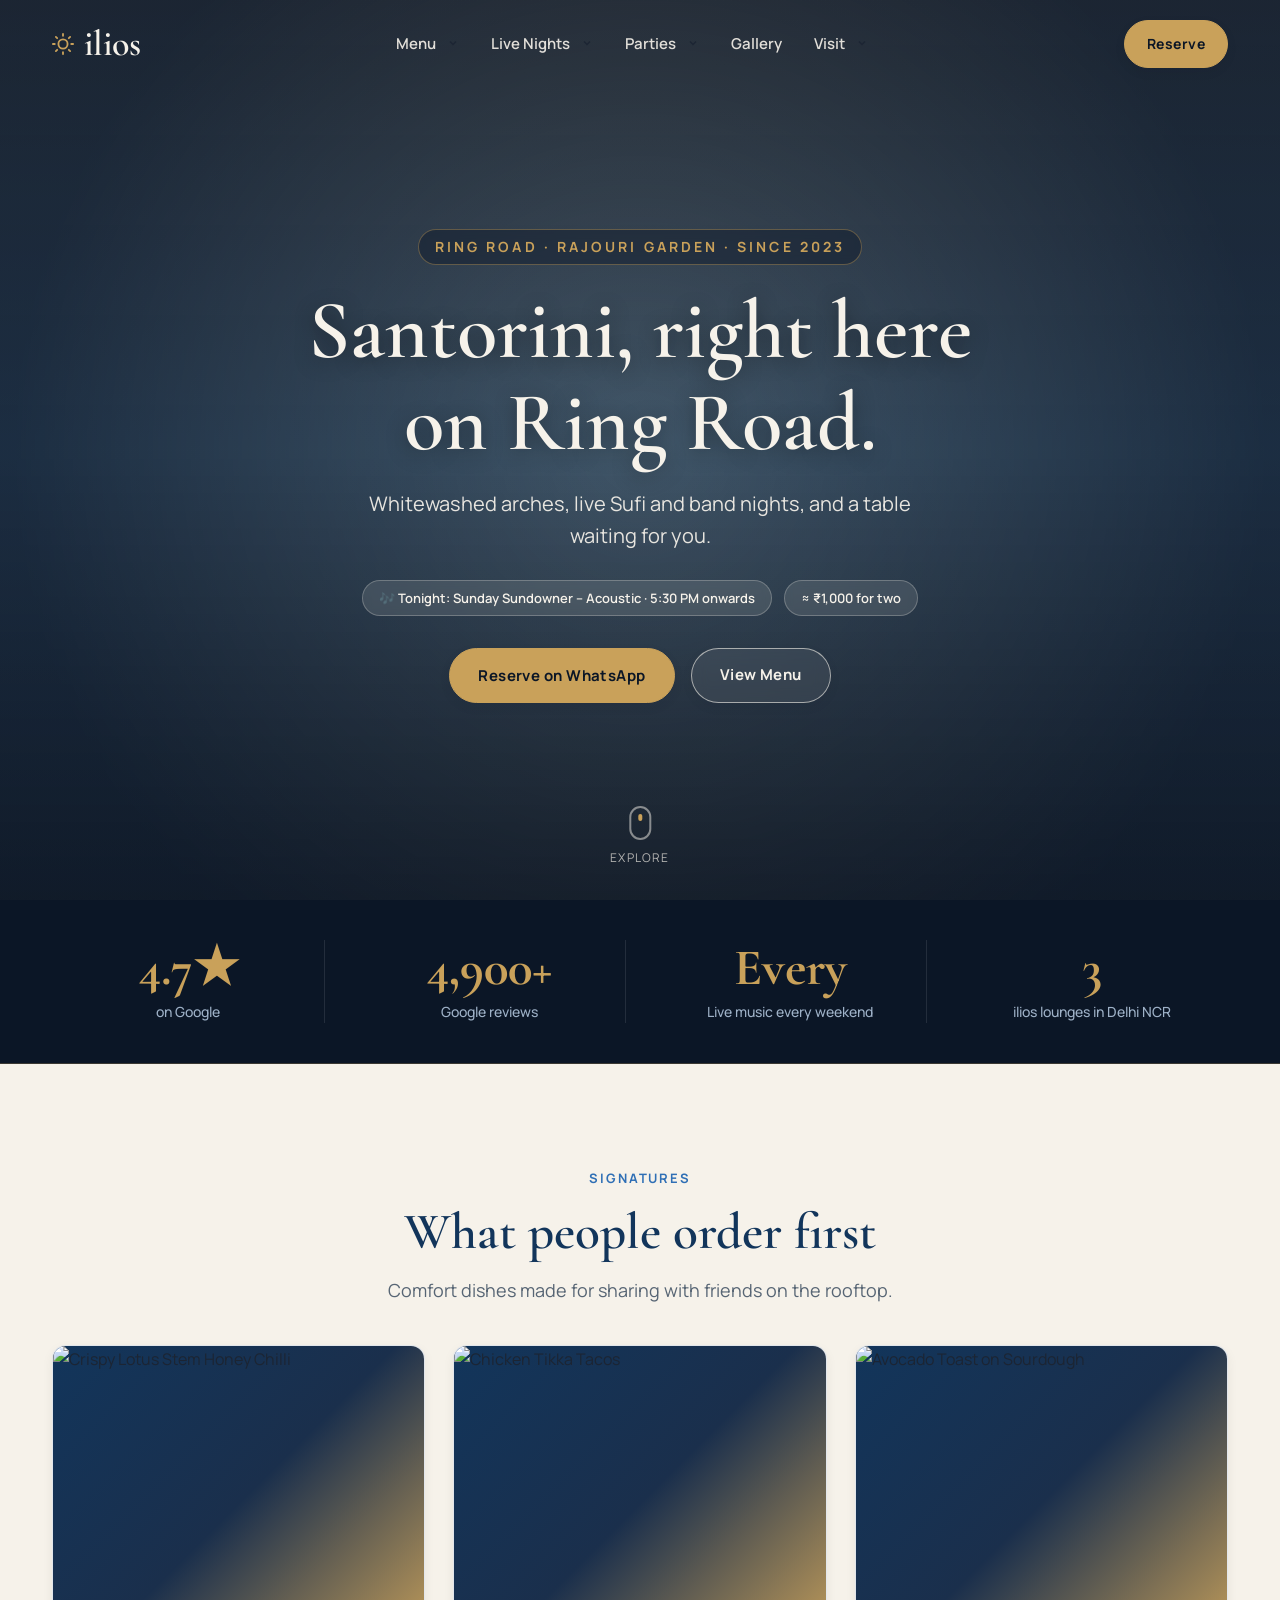
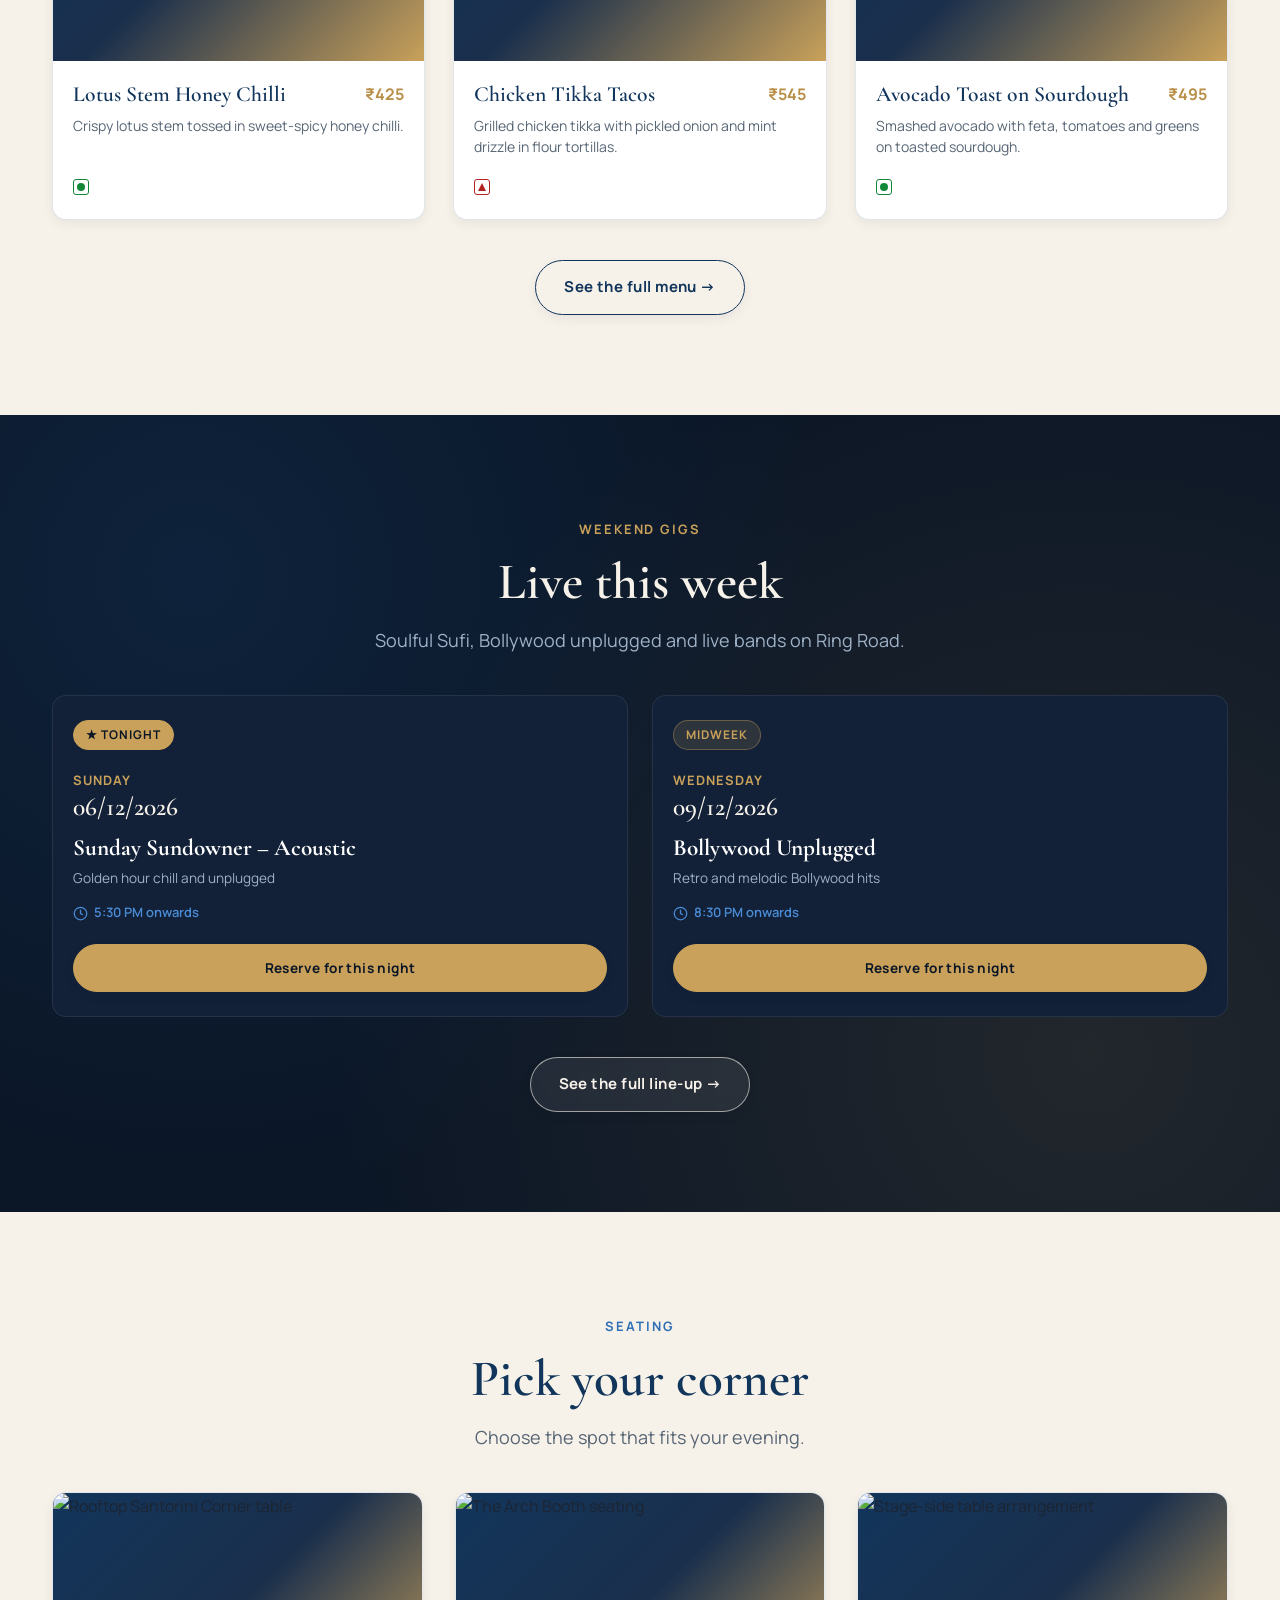
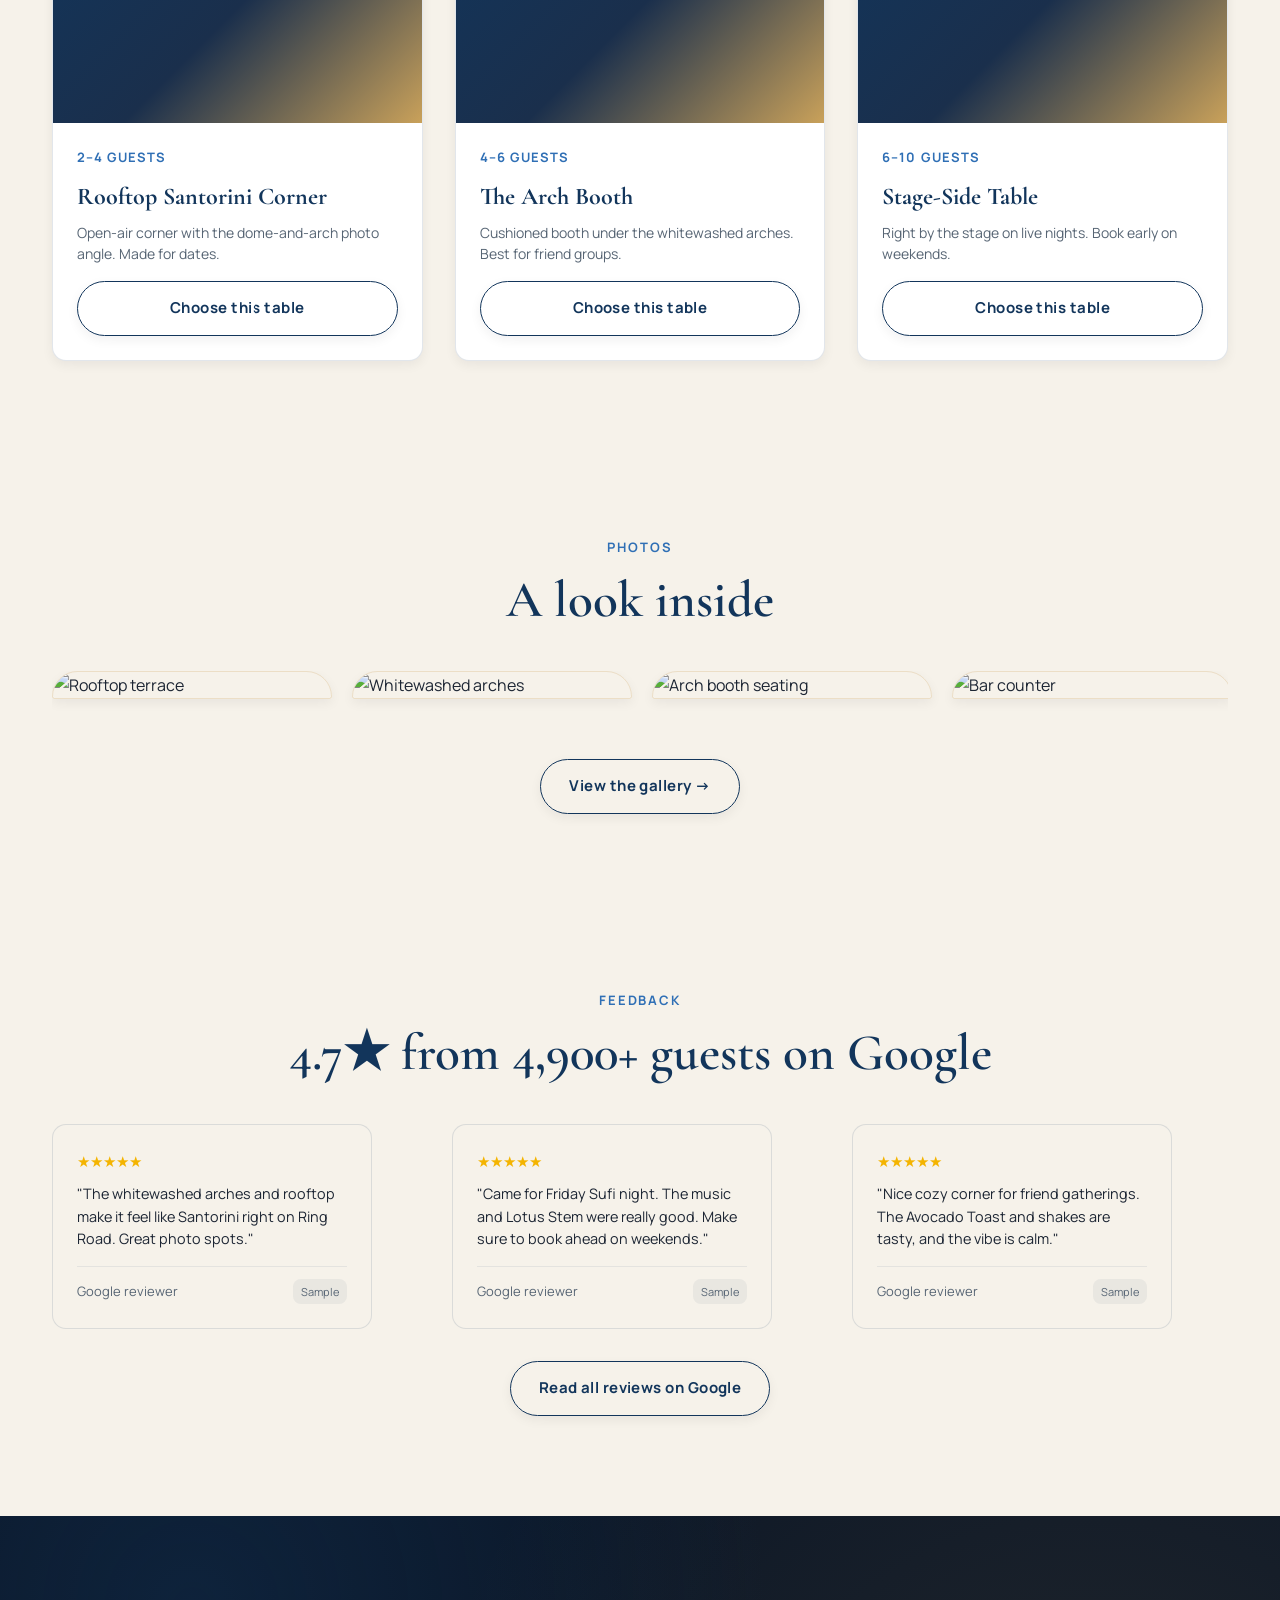
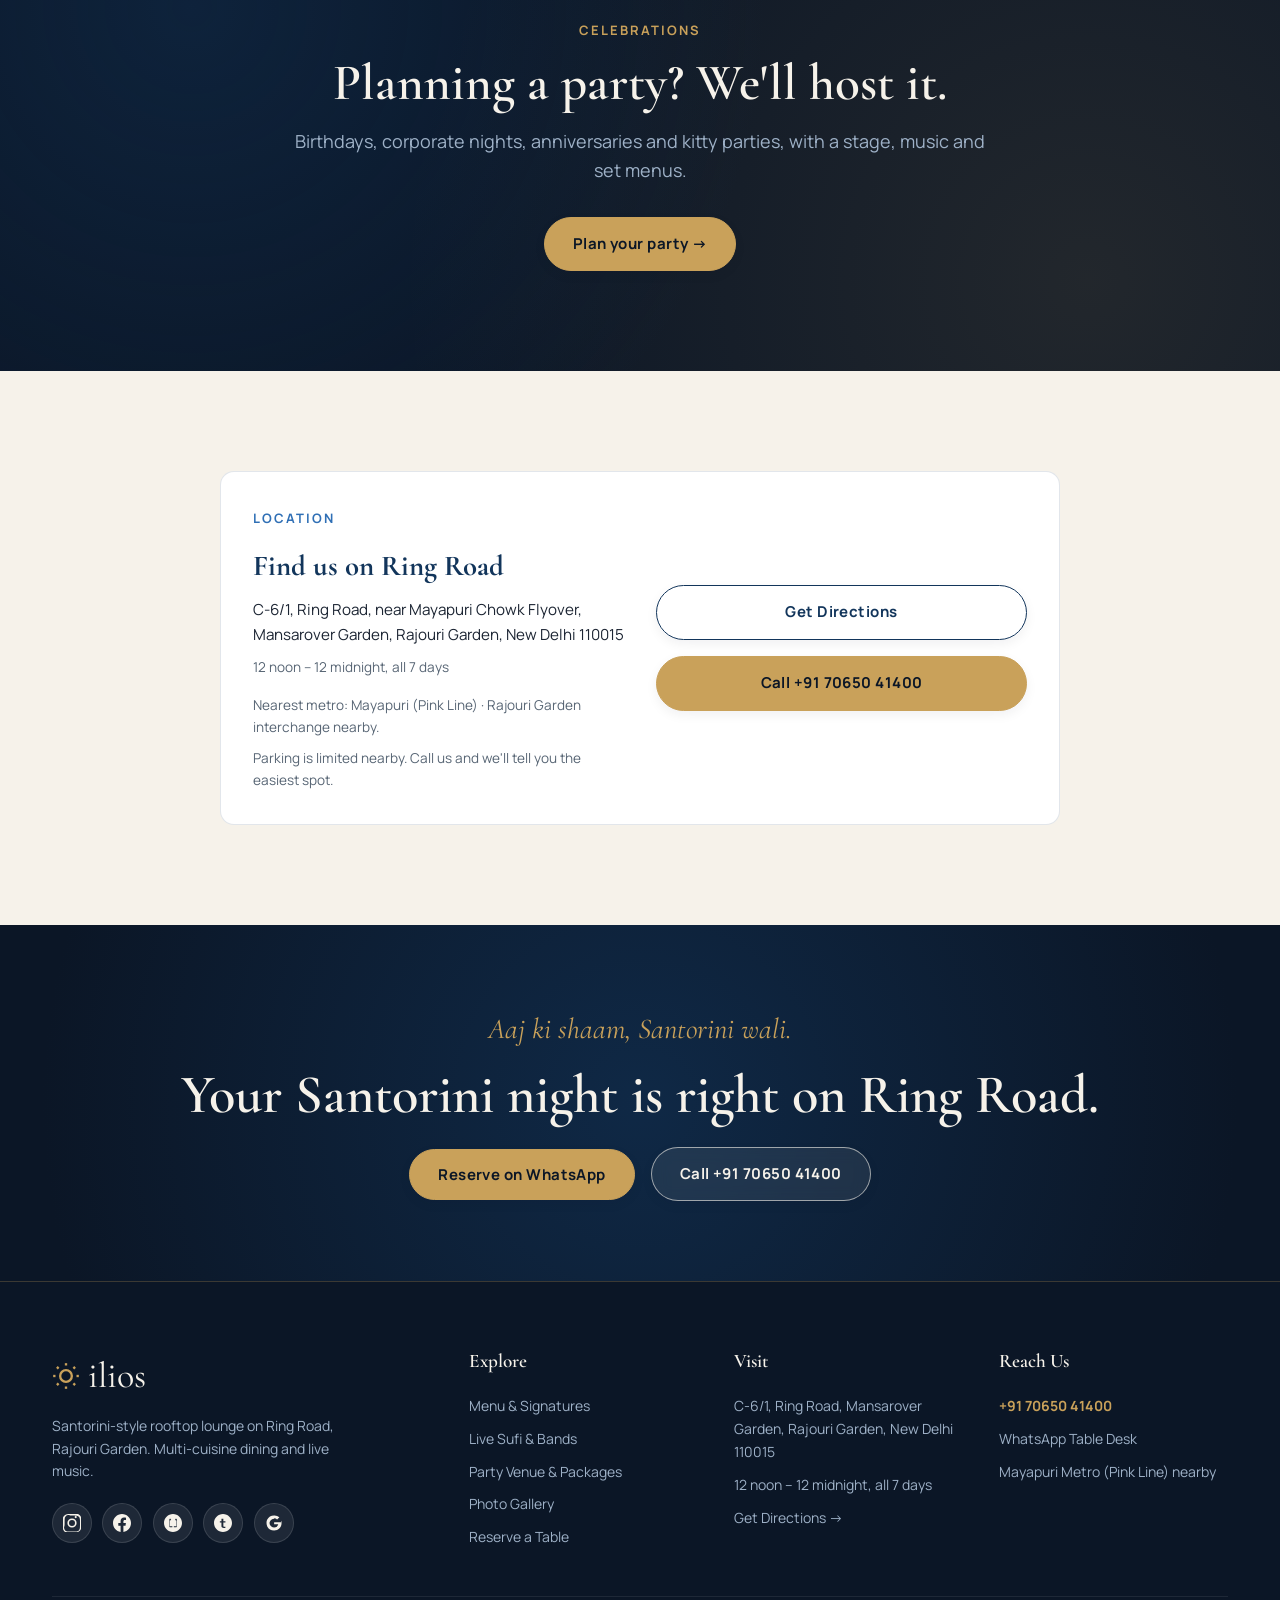
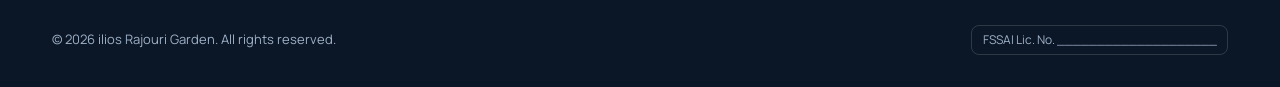
==== commit 2fff17c8: "feat: restructure ilios website into clean multi-page architecture with shared assets" ====
--- a/index.html
+++ b/index.html
@@ -1,23 +1,23 @@
 <!DOCTYPE html>
-<html lang="en" class="no-js">
+<html lang="en-IN" class="no-js">
 <head>
   <meta charset="UTF-8">
   <meta name="viewport" content="width=device-width, initial-scale=1.0, viewport-fit=cover">
   <meta http-equiv="X-UA-Compatible" content="IE=edge">
 
   <!-- SEO Primary Tags -->
-  <title>ilios Rajouri Garden | Santorini-Style Rooftop Lounge, Live Sufi Nights &amp; Party Venue, Ring Road Delhi</title>
-  <meta name="description" content="Experience Santorini on Ring Road at ilios, Rajouri Garden. Whitewashed rooftop lounge, multi-cuisine dining, live Sufi &amp; band nights, and private parties. Book direct.">
-  <meta name="keywords" content="best lounge in Rajouri Garden, Greek restaurant West Delhi, Santorini cafe Delhi, rooftop restaurant Rajouri Garden, Sufi night Rajouri Garden, live music restaurant West Delhi, party venue Rajouri Garden, birthday party place near Mayapuri, corporate party venue West Delhi, aesthetic cafe Ring Road Delhi">
+  <title>ilios Rajouri Garden | Santorini Rooftop Lounge, Live Sufi Nights &amp; Party Venue, Delhi</title>
+  <meta name="description" content="Santorini-style rooftop lounge on Ring Road, Rajouri Garden. Multi-cuisine food, live Sufi and band nights, and direct table booking on WhatsApp.">
+  <meta name="keywords" content="lounge in Rajouri Garden, Greek restaurant West Delhi, Santorini cafe Delhi, rooftop restaurant Rajouri Garden, Sufi night Rajouri Garden, live music restaurant West Delhi, party venue Rajouri Garden, birthday party place near Mayapuri, corporate party venue West Delhi">
   <meta name="author" content="ilios Lounge &amp; Kitchen">
   <meta name="robots" content="index, follow">
   <link rel="canonical" href="https://iliosdelhi.com/">
 
   <!-- Open Graph / Facebook -->
   <meta property="og:type" content="restaurant">
-  <meta property="og:title" content="ilios Rajouri Garden | Santorini-Style Rooftop Lounge &amp; Bar">
+  <meta property="og:title" content="ilios Rajouri Garden | Santorini on Ring Road">
   <meta property="og:description" content="Whitewashed arches, live Sufi and band nights, and a table waiting for you. Ring Road, Rajouri Garden, New Delhi.">
-  <meta property="og:image" content="https://images.unsplash.com/photo-1570077188670-e3a8d69ac5ff?auto=format&fit=crop&w=1200&q=80">
+  <meta property="og:image" content="https://images.unsplash.com/photo-1570077188670-e3a8d69ac5ff?auto=format&fit=crop&w=1200&h=630&q=80">
   <meta property="og:url" content="https://iliosdelhi.com/">
   <meta property="og:site_name" content="ilios">
   <meta property="og:locale" content="en_IN">
@@ -25,35 +25,32 @@
   <!-- Twitter Card -->
   <meta name="twitter:card" content="summary_large_image">
   <meta name="twitter:title" content="ilios Rajouri Garden | Santorini on Ring Road">
-  <meta name="twitter:description" content="Santorini-inspired luxury rooftop lounge, kitchen &amp; bar in West Delhi. Live Sufi nights, cocktails, and private celebrations.">
-  <meta name="twitter:image" content="https://images.unsplash.com/photo-1570077188670-e3a8d69ac5ff?auto=format&fit=crop&w=1200&q=80">
-
-  <!-- Theme Color -->
+  <meta name="twitter:description" content="Whitewashed arches, live Sufi and band nights, and direct table booking on WhatsApp.">
+  <meta name="twitter:image" content="https://images.unsplash.com/photo-1570077188670-e3a8d69ac5ff?auto=format&fit=crop&w=1200&h=630&q=80">
+
   <meta name="theme-color" content="#0B1626">
 
-  <!-- Preload Key Assets -->
+  <!-- Preconnect & Fonts -->
   <link rel="preconnect" href="https://fonts.googleapis.com">
   <link rel="preconnect" href="https://fonts.gstatic.com" crossorigin>
   <link rel="preload" as="image" href="https://images.unsplash.com/photo-1570077188670-e3a8d69ac5ff?auto=format&fit=crop&w=1400&q=80">
-
-  <!-- Google Fonts: Cormorant Garamond & Manrope -->
-  <link href="https://fonts.googleapis.com/css2?family=Cormorant+Garamond:ital,wght@0,500;0,600;0,700;1,500;1,600&family=Manrope:wght@400;500;600;700&display=swap" rel="stylesheet">
-
-  <!-- Schema.org JSON-LD Structured Data for Local Restaurant / Bar -->
+  <link href="https://fonts.googleapis.com/css2?family=Cormorant+Garamond:ital,wght@0,500;0,600;0,700;1,500&family=Manrope:wght@400;500;600;700&display=swap" rel="stylesheet">
+
+  <link rel="stylesheet" href="/assets/styles.css">
+
+  <!-- Restaurant Schema.org JSON-LD -->
   <script type="application/ld+json">
   {
     "@context": "https://schema.org",
     "@type": "BarOrRestaurant",
     "@id": "https://iliosdelhi.com/#restaurant",
     "name": "ilios",
-    "alternateName": "ilios Lounge, Kitchen & Bar",
+    "alternateName": "ilios Lounge & Kitchen",
     "image": "https://images.unsplash.com/photo-1570077188670-e3a8d69ac5ff?auto=format&fit=crop&w=1200&q=80",
     "telephone": "+917065041400",
     "url": "https://iliosdelhi.com/",
-    "servesCuisine": ["Mediterranean", "Continental", "Italian", "Asian", "North Indian"],
+    "servesCuisine": ["Continental", "Italian", "Oriental", "North Indian"],
     "priceRange": "₹₹",
-    "paymentAccepted": "Cash, Credit Card, Debit Card, UPI",
-    "currenciesAccepted": "INR",
     "address": {
       "@type": "PostalAddress",
       "streetAddress": "C-6/1, Ring Road, near Mayapuri Chowk Flyover, Mansarover Garden",
@@ -82,2080 +79,21 @@
       "bestRating": "5",
       "worstRating": "1"
     },
-    "hasMenu": "https://iliosdelhi.com/#menu",
+    "hasMenu": "https://iliosdelhi.com/menu",
     "acceptsReservations": "True"
   }
   </script>
 
-  <script>
-    // Remove no-js class immediately to activate smooth JS animations safely
-    document.documentElement.classList.remove('no-js');
-    document.documentElement.classList.add('js');
-  </script>
-
-  <style>
-    /* ==========================================================================
-       CSS RESET & CUSTOM PROPERTIES
-       ========================================================================== */
-    :root {
-      --chalk: #F6F2EA;
-      --chalk-pure: #FAF7F2;
-      --aegean: #12355B;
-      --aegean-dark: #0D2744;
-      --dome: #2F6FB5;
-      --dome-light: #4A8CD6;
-      --sun: #C9A15A;
-      --sun-hover: #b88f47;
-      --sun-soft: rgba(201, 161, 90, 0.15);
-      --ink: #0B1626;
-      --ink-card: #122138;
-      --ink-light: #1A2F4C;
-      --text-dark: #1C2533;
-      --text-muted: #576574;
-      --text-light: #F6F2EA;
-      --text-light-muted: #9EB1C7;
-      --white: #FFFFFF;
-      --veg-green: #118838;
-      --nonveg-red: #B22222;
-      --border-subtle: rgba(18, 53, 91, 0.12);
-      --border-gold: rgba(201, 161, 90, 0.4);
-      --border-night: rgba(255, 255, 255, 0.08);
-      --radius-sm: 8px;
-      --radius-md: 14px;
-      --radius-lg: 24px;
-      --radius-arch: 160px 160px 16px 16px;
-      --radius-pill: 9999px;
-      --shadow-sm: 0 4px 12px rgba(11, 22, 38, 0.06);
-      --shadow-md: 0 10px 30px rgba(18, 53, 91, 0.09);
-      --shadow-lg: 0 20px 45px rgba(11, 22, 38, 0.14);
-      --font-display: 'Cormorant Garamond', Georgia, serif;
-      --font-body: 'Manrope', -apple-system, BlinkMacSystemFont, 'Segoe UI', Roboto, sans-serif;
-      --transition: all 0.3s cubic-bezier(0.25, 1, 0.5, 1);
-    }
-
-    *, *::before, *::after {
-      box-sizing: border-box;
-      margin: 0;
-      padding: 0;
-    }
-
-    html {
-      scroll-behavior: smooth;
-      font-size: 16px;
-      text-size-adjust: 100%;
-      -webkit-tap-highlight-color: transparent;
-    }
-
-    body {
-      background-color: var(--chalk);
-      color: var(--text-dark);
-      font-family: var(--font-body);
-      font-size: 1rem;
-      line-height: 1.65;
-      overflow-x: hidden;
-      /* Padding bottom for sticky mobile action bar (<768px) */
-      padding-bottom: 60px;
-    }
-
-    @media (min-width: 768px) {
-      body {
-        padding-bottom: 0;
-      }
-    }
-
-    /* Accessibility Focus Styles */
-    :focus-visible {
-      outline: 2px solid var(--sun);
-      outline-offset: 3px;
-    }
-
-    img {
-      max-width: 100%;
-      height: auto;
-      display: block;
-    }
-
-    a {
-      color: inherit;
-      text-decoration: none;
-      transition: var(--transition);
-    }
-
-    button {
-      font-family: inherit;
-      cursor: pointer;
-      border: none;
-      background: none;
-      transition: var(--transition);
-    }
-
-    input, select, textarea {
-      font-family: inherit;
-      font-size: 0.95rem;
-    }
-
-    /* Container Utility */
-    .container {
-      width: 100%;
-      max-width: 1240px;
-      margin: 0 auto;
-      padding: 0 1.25rem;
-    }
-
-    @media (min-width: 768px) {
-      .container {
-        padding: 0 2rem;
-      }
-    }
-
-    /* Section Header Typography */
-    .section-head {
-      text-align: center;
-      max-width: 720px;
-      margin: 0 auto 3rem;
-    }
-
-    .eyebrow {
-      display: inline-flex;
-      align-items: center;
-      gap: 0.5rem;
-      font-family: var(--font-body);
-      font-size: 0.8125rem;
-      font-weight: 700;
-      text-transform: uppercase;
-      letter-spacing: 0.15em;
-      color: var(--dome);
-      margin-bottom: 0.75rem;
-    }
-
-    .eyebrow--night {
-      color: var(--sun);
-    }
-
-    .section-title {
-      font-family: var(--font-display);
-      font-size: clamp(2rem, 4.5vw, 3.4rem);
-      font-weight: 600;
-      line-height: 1.18;
-      color: var(--aegean);
-      margin-bottom: 1rem;
-    }
-
-    .section-title--night {
-      color: var(--chalk);
-    }
-
-    .section-subtitle {
-      font-size: clamp(0.95rem, 1.8vw, 1.125rem);
-      color: var(--text-muted);
-      line-height: 1.6;
-    }
-
-    .section-subtitle--night {
-      color: var(--text-light-muted);
-    }
-
-    /* Meander / Greek Key Divider */
-    .greek-divider {
-      width: 100%;
-      display: flex;
-      justify-content: center;
-      align-items: center;
-      padding: 2.5rem 0;
-      opacity: 0.45;
-      overflow: hidden;
-    }
-
-    .greek-divider svg {
-      width: 180px;
-      height: 14px;
-      fill: none;
-      stroke: var(--sun);
-      stroke-width: 1.5;
-    }
-
-    /* Gold Sun Ornament */
-    .sun-ornament {
-      display: inline-block;
-      width: 24px;
-      height: 24px;
-      vertical-align: middle;
-      color: var(--sun);
-    }
-
-    /* Standard Buttons */
-    .btn {
-      display: inline-flex;
-      align-items: center;
-      justify-content: center;
-      gap: 0.625rem;
-      padding: 0.875rem 1.75rem;
-      border-radius: var(--radius-pill);
-      font-size: 0.9375rem;
-      font-weight: 700;
-      letter-spacing: 0.03em;
-      min-height: 48px;
-      min-width: 44px;
-      text-decoration: none;
-      text-align: center;
-      box-shadow: var(--shadow-sm);
-    }
-
-    /* CONTRAST ENFORCED: Gold button has INK (#0B1626) text, NEVER chalk or white */
-    .btn-primary {
-      background-color: var(--sun);
-      color: var(--ink);
-      border: 1px solid var(--sun);
-    }
-
-    .btn-primary:hover, .btn-primary:focus-visible {
-      background-color: var(--sun-hover);
-      color: var(--ink);
-      transform: translateY(-2px);
-      box-shadow: 0 8px 20px rgba(201, 161, 90, 0.4);
-    }
-
-    .btn-outline-light {
-      background: rgba(255, 255, 255, 0.06);
-      color: var(--chalk);
-      border: 1.5px solid rgba(246, 242, 234, 0.6);
-      backdrop-filter: blur(8px);
-      -webkit-backdrop-filter: blur(8px);
-    }
-
-    .btn-outline-light:hover, .btn-outline-light:focus-visible {
-      background: var(--chalk);
-      color: var(--ink);
-      border-color: var(--chalk);
-      transform: translateY(-2px);
-    }
-
-    .btn-outline-aegean {
-      background: transparent;
-      color: var(--aegean);
-      border: 1.5px solid var(--aegean);
-    }
-
-    .btn-outline-aegean:hover {
-      background: var(--aegean);
-      color: var(--chalk);
-    }
-
-    .btn-whatsapp {
-      background-color: #25D366;
-      color: #0B1626;
-      font-weight: 700;
-      border: 1px solid #20BA5A;
-    }
-
-    .btn-whatsapp:hover {
-      background-color: #20BA5A;
-      color: #0B1626;
-      transform: translateY(-2px);
-    }
-
-    /* Veg / Non-Veg Indicator Symbols */
-    .diet-icon {
-      display: inline-flex;
-      align-items: center;
-      justify-content: center;
-      width: 16px;
-      height: 16px;
-      border-radius: 3px;
-      flex-shrink: 0;
-      vertical-align: middle;
-    }
-
-    .diet-icon--veg {
-      border: 1.5px solid var(--veg-green);
-    }
-
-    .diet-icon--veg::after {
-      content: '';
-      width: 8px;
-      height: 8px;
-      border-radius: 50%;
-      background-color: var(--veg-green);
-    }
-
-    .diet-icon--nonveg {
-      border: 1.5px solid var(--nonveg-red);
-    }
-
-    .diet-icon--nonveg::after {
-      content: '';
-      width: 0;
-      height: 0;
-      border-left: 4.5px solid transparent;
-      border-right: 4.5px solid transparent;
-      border-bottom: 8px solid var(--nonveg-red);
-    }
-
-    /* Image Fallback Gradient */
-    .img-frame {
-      position: relative;
-      background: linear-gradient(135deg, #12355B 0%, #1A2F4C 50%, #C9A15A 100%);
-      overflow: hidden;
-    }
-
-    .img-frame img {
-      width: 100%;
-      height: 100%;
-      object-fit: cover;
-      transition: transform 0.6s cubic-bezier(0.25, 1, 0.5, 1);
-    }
-
-    /* Arch Frame Motif */
-    .arch-frame {
-      border-radius: var(--radius-arch);
-      box-shadow: var(--shadow-md);
-      border: 1px solid rgba(201, 161, 90, 0.3);
-    }
-
-    @media (hover: hover) {
-      .card-hover:hover {
-        transform: translateY(-6px);
-        box-shadow: var(--shadow-lg);
-      }
-      .card-hover:hover .img-frame img {
-        transform: scale(1.06);
-      }
-    }
-
-    /* ==========================================================================
-       1. STICKY NAVIGATION
-       ========================================================================== */
-    .site-nav {
-      position: fixed;
-      top: 0;
-      left: 0;
-      right: 0;
-      z-index: 1000;
-      transition: background-color 0.3s ease, box-shadow 0.3s ease, padding 0.3s ease;
-      padding: 1.25rem 0;
-      background-color: transparent;
-    }
-
-    .site-nav.scrolled {
-      background-color: var(--chalk);
-      box-shadow: 0 4px 20px rgba(11, 22, 38, 0.08);
-      padding: 0.875rem 0;
-      border-bottom: 1px solid rgba(201, 161, 90, 0.25);
-    }
-
-    .nav-container {
-      display: flex;
-      align-items: center;
-      justify-content: space-between;
-    }
-
-    .brand-logo {
-      display: flex;
-      align-items: center;
-      gap: 0.625rem;
-      font-family: var(--font-display);
-      font-size: 2.25rem;
-      font-weight: 600;
-      letter-spacing: -0.02em;
-      color: var(--chalk);
-      text-transform: lowercase;
-      line-height: 1;
-    }
-
-    .site-nav.scrolled .brand-logo {
-      color: var(--aegean);
-    }
-
-    .brand-logo .sun-icon {
-      width: 22px;
-      height: 22px;
-      color: var(--sun);
-      animation: spinSlow 30s linear infinite;
-    }
-
-    @keyframes spinSlow {
-      from { transform: rotate(0deg); }
-      to { transform: rotate(360deg); }
-    }
-
-    .nav-links {
-      display: none;
-      align-items: center;
-      gap: 2rem;
-      list-style: none;
-    }
-
-    .nav-link {
-      font-size: 0.9375rem;
-      font-weight: 600;
-      color: rgba(246, 242, 234, 0.9);
-      position: relative;
-      padding: 0.25rem 0;
-    }
-
-    .nav-link::after {
-      content: '';
-      position: absolute;
-      bottom: 0;
-      left: 0;
-      width: 0;
-      height: 2px;
-      background-color: var(--sun);
-      transition: width 0.3s ease;
-    }
-
-    .nav-link:hover::after, .nav-link:focus-visible::after {
-      width: 100%;
-    }
-
-    .site-nav.scrolled .nav-link {
-      color: var(--aegean);
-    }
-
-    .nav-cta-wrap {
-      display: flex;
-      align-items: center;
-      gap: 1rem;
-    }
-
-    .nav-reserve-btn {
-      display: none;
-    }
-
-    @media (min-width: 992px) {
-      .nav-links {
-        display: flex;
-      }
-      .nav-reserve-btn {
-        display: inline-flex;
-        padding: 0.625rem 1.375rem;
-        font-size: 0.875rem;
-      }
-    }
-
-    /* Hamburger Button (Mobile) */
-    .menu-toggle {
-      display: flex;
-      flex-direction: column;
-      justify-content: center;
-      gap: 5px;
-      width: 44px;
-      height: 44px;
-      padding: 10px;
-      border-radius: var(--radius-sm);
-      z-index: 1100;
-      background: rgba(11, 22, 38, 0.2);
-    }
-
-    .site-nav.scrolled .menu-toggle {
-      background: rgba(18, 53, 91, 0.08);
-    }
-
-    .menu-bar {
-      width: 24px;
-      height: 2px;
-      background-color: var(--chalk);
-      transition: var(--transition);
-    }
-
-    .site-nav.scrolled .menu-bar {
-      background-color: var(--aegean);
-    }
-
-    .menu-toggle.active .menu-bar:nth-child(1) {
-      transform: translateY(7px) rotate(45deg);
-      background-color: var(--chalk);
-    }
-
-    .menu-toggle.active .menu-bar:nth-child(2) {
-      opacity: 0;
-    }
-
-    .menu-toggle.active .menu-bar:nth-child(3) {
-      transform: translateY(-7px) rotate(-45deg);
-      background-color: var(--chalk);
-    }
-
-    @media (min-width: 992px) {
-      .menu-toggle {
-        display: none;
-      }
-    }
-
-    /* Mobile Full-Screen Overlay Navigation */
-    .mobile-overlay {
-      position: fixed;
-      inset: 0;
-      background-color: var(--ink);
-      z-index: 1050;
-      display: flex;
-      flex-direction: column;
-      justify-content: center;
-      align-items: center;
-      gap: 2rem;
-      padding: 3rem 2rem;
-      opacity: 0;
-      pointer-events: none;
-      transition: opacity 0.35s ease;
-      background-image: radial-gradient(circle at 50% 30%, rgba(18, 53, 91, 0.7) 0%, rgba(11, 22, 38, 0.98) 80%);
-    }
-
-    .mobile-overlay.open {
-      opacity: 1;
-      pointer-events: auto;
-    }
-
-    .mobile-links {
-      list-style: none;
-      text-align: center;
-      display: flex;
-      flex-direction: column;
-      gap: 1.5rem;
-    }
-
-    .mobile-link {
-      font-family: var(--font-display);
-      font-size: 2rem;
-      color: var(--chalk);
-      font-weight: 500;
-      display: inline-block;
-      transition: var(--transition);
-    }
-
-    .mobile-link:hover, .mobile-link:focus-visible {
-      color: var(--sun);
-      transform: translateY(-2px);
-    }
-
-    .mobile-overlay-actions {
-      display: flex;
-      flex-direction: column;
-      gap: 1rem;
-      width: 100%;
-      max-width: 280px;
-    }
-
-    /* ==========================================================================
-       2. HERO SECTION (STRICT RULES COMPLIANT)
-       ========================================================================== */
-    .hero-section {
-      position: relative;
-      min-height: 100vh;
-      min-height: 100svh;
-      display: flex;
-      align-items: center;
-      justify-content: center;
-      text-align: center;
-      overflow: hidden;
-      padding: 6rem 1.25rem 4rem;
-    }
-
-    /* Ken Burns Background Image */
-    .hero-bg-wrapper {
-      position: absolute;
-      inset: 0;
-      z-index: 1;
-      overflow: hidden;
-    }
-
-    .hero-bg-img {
-      width: 100%;
-      height: 100%;
-      object-fit: cover;
-      object-position: center;
-      animation: kenBurns 20s ease-in-out infinite alternate;
-      transform-origin: center center;
-    }
-
-    @keyframes kenBurns {
-      0% { transform: scale(1); }
-      100% { transform: scale(1.1); }
-    }
-
-    /* Deep Aegean / Ink Gradient Overlay for WCAG AA Contrast */
-    .hero-overlay {
-      position: absolute;
-      inset: 0;
-      z-index: 2;
-      background: linear-gradient(
-        180deg,
-        rgba(11, 22, 38, 0.82) 0%,
-        rgba(18, 53, 91, 0.84) 50%,
-        rgba(11, 22, 38, 0.94) 100%
-      );
-      mix-blend-mode: multiply;
-    }
-
-    .hero-overlay-tint {
-      position: absolute;
-      inset: 0;
-      z-index: 3;
-      background: radial-gradient(circle at 50% 50%, rgba(201, 161, 90, 0.08) 0%, rgba(11, 22, 38, 0.6) 80%);
-    }
-
-    /* Single Centered Content Column */
-    .hero-content {
-      position: relative;
-      z-index: 4;
-      max-width: 880px;
-      margin: 0 auto;
-      display: flex;
-      flex-direction: column;
-      align-items: center;
-      text-align: center;
-    }
-
-    .hero-eyebrow {
-      display: inline-flex;
-      align-items: center;
-      gap: 0.5rem;
-      font-family: var(--font-body);
-      font-size: clamp(0.75rem, 2vw, 0.875rem);
-      font-weight: 700;
-      text-transform: uppercase;
-      letter-spacing: 0.22em;
-      color: var(--sun);
-      margin-bottom: 1.25rem;
-      padding: 0.35rem 1rem;
-      border: 1px solid rgba(201, 161, 90, 0.4);
-      border-radius: var(--radius-pill);
-      background: rgba(11, 22, 38, 0.4);
-      backdrop-filter: blur(4px);
-    }
-
-    .hero-title {
-      font-family: var(--font-display);
-      font-size: clamp(2.4rem, 7vw, 5.2rem);
-      font-weight: 600;
-      line-height: 1.1;
-      color: var(--chalk);
-      max-width: 18ch;
-      margin: 0 auto 1.5rem;
-      text-shadow: 0 4px 20px rgba(0, 0, 0, 0.4);
-    }
-
-    .hero-subtext {
-      font-size: clamp(1rem, 2.2vw, 1.25rem);
-      color: rgba(246, 242, 234, 0.92);
-      max-width: 580px;
-      margin: 0 auto 2.5rem;
-      line-height: 1.6;
-      font-weight: 400;
-    }
-
-    /* Hero Buttons */
-    .hero-actions {
-      display: flex;
-      flex-direction: column;
-      gap: 1rem;
-      width: 100%;
-      max-width: 440px;
-      justify-content: center;
-    }
-
-    @media (min-width: 420px) {
-      .hero-actions {
-        flex-direction: row;
-        max-width: none;
-      }
-      .hero-actions .btn {
-        width: auto;
-      }
-    }
-
-    /* Animated Scroll Down Indicator */
-    .hero-scroll-indicator {
-      position: absolute;
-      bottom: 2rem;
-      left: 50%;
-      transform: translateX(-50%);
-      z-index: 4;
-      display: flex;
-      flex-direction: column;
-      align-items: center;
-      gap: 0.5rem;
-      color: rgba(246, 242, 234, 0.7);
-      font-size: 0.75rem;
-      letter-spacing: 0.1em;
-      text-transform: uppercase;
-      text-decoration: none;
-      transition: var(--transition);
-    }
-
-    .hero-scroll-indicator:hover {
-      color: var(--sun);
-    }
-
-    .scroll-mouse {
-      width: 22px;
-      height: 34px;
-      border: 2px solid rgba(246, 242, 234, 0.5);
-      border-radius: 12px;
-      position: relative;
-    }
-
-    .scroll-wheel {
-      width: 4px;
-      height: 7px;
-      background-color: var(--sun);
-      border-radius: 2px;
-      position: absolute;
-      top: 6px;
-      left: 50%;
-      transform: translateX(-50%);
-      animation: wheelBounce 2s infinite;
-    }
-
-    @keyframes wheelBounce {
-      0% { transform: translate(-50%, 0); opacity: 1; }
-      70% { transform: translate(-50%, 10px); opacity: 0; }
-      100% { transform: translate(-50%, 0); opacity: 0; }
-    }
-
-    /* ==========================================================================
-       3. STAT STRIP (COUNT-UP NUMBERS)
-       ========================================================================== */
-    .stat-strip {
-      background-color: var(--ink);
-      color: var(--chalk);
-      padding: 3rem 0;
-      position: relative;
-      border-bottom: 1px solid rgba(201, 161, 90, 0.25);
-    }
-
-    .stat-grid {
-      display: grid;
-      grid-template-columns: 1fr;
-      gap: 2rem;
-      text-align: center;
-    }
-
-    @media (min-width: 576px) {
-      .stat-grid {
-        grid-template-columns: repeat(2, 1fr);
-      }
-    }
-
-    @media (min-width: 992px) {
-      .stat-grid {
-        grid-template-columns: repeat(4, 1fr);
-      }
-    }
-
-    .stat-item {
-      padding: 0.5rem 1rem;
-      border-right: none;
-    }
-
-    @media (min-width: 992px) {
-      .stat-item:not(:last-child) {
-        border-right: 1px solid rgba(255, 255, 255, 0.1);
-      }
-    }
-
-    .stat-number {
-      font-family: var(--font-display);
-      font-size: clamp(2.4rem, 4.5vw, 3.5rem);
-      font-weight: 700;
-      color: var(--sun);
-      line-height: 1.1;
-      margin-bottom: 0.35rem;
-    }
-
-    .stat-label {
-      font-size: 0.9375rem;
-      color: var(--text-light-muted);
-      font-weight: 500;
-      letter-spacing: 0.02em;
-    }
-
-    /* ==========================================================================
-       4. SIGNATURE DISHES (6 ARCH-FRAMED CARDS)
-       ========================================================================== */
-    .dishes-section {
-      padding: 5rem 0;
-      background-color: var(--chalk);
-    }
-
-    .dishes-grid {
-      display: grid;
-      grid-template-columns: 1fr;
-      gap: 2rem;
-    }
-
-    @media (min-width: 640px) {
-      .dishes-grid {
-        grid-template-columns: repeat(2, 1fr);
-      }
-    }
-
-    @media (min-width: 1024px) {
-      .dishes-grid {
-        grid-template-columns: repeat(3, 1fr);
-      }
-    }
-
-    .dish-card {
-      background: var(--white);
-      border-radius: var(--radius-md);
-      overflow: hidden;
-      box-shadow: var(--shadow-sm);
-      border: 1px solid var(--border-subtle);
-      display: flex;
-      flex-direction: column;
-      transition: var(--transition);
-    }
-
-    .dish-img-box {
-      aspect-ratio: 4 / 3.4;
-      width: 100%;
-      position: relative;
-      overflow: hidden;
-      border-radius: var(--radius-md) var(--radius-md) 0 0;
-    }
-
-    .dish-content {
-      padding: 1.5rem;
-      display: flex;
-      flex-direction: column;
-      flex-grow: 1;
-    }
-
-    .dish-header {
-      display: flex;
-      align-items: flex-start;
-      justify-content: space-between;
-      gap: 0.75rem;
-      margin-bottom: 0.5rem;
-    }
-
-    .dish-title {
-      font-family: var(--font-display);
-      font-size: 1.45rem;
-      font-weight: 600;
-      color: var(--aegean);
-      line-height: 1.25;
-    }
-
-    .dish-price {
-      font-family: var(--font-body);
-      font-size: 1.125rem;
-      font-weight: 700;
-      color: var(--sun-hover);
-      white-space: nowrap;
-    }
-
-    .dish-desc {
-      font-size: 0.9rem;
-      color: var(--text-muted);
-      line-height: 1.55;
-      margin-bottom: 1.25rem;
-      flex-grow: 1;
-    }
-
-    .dish-tag {
-      font-size: 0.75rem;
-      font-weight: 600;
-      letter-spacing: 0.05em;
-      text-transform: uppercase;
-      color: var(--dome);
-    }
-
-    /* ==========================================================================
-       5. MENU SECTION (TABBED CATEGORIES)
-       ========================================================================== */
-    .menu-section {
-      padding: 5rem 0;
-      background-color: var(--chalk-pure);
-    }
-
-    .menu-tabs {
-      display: flex;
-      justify-content: flex-start;
-      gap: 0.625rem;
-      overflow-x: auto;
-      padding-bottom: 1.25rem;
-      margin-bottom: 2.5rem;
-      scrollbar-width: none;
-      -ms-overflow-style: none;
-    }
-
-    .menu-tabs::-webkit-scrollbar {
-      display: none;
-    }
-
-    @media (min-width: 768px) {
-      .menu-tabs {
-        justify-content: center;
-        flex-wrap: wrap;
-        overflow-x: visible;
-      }
-    }
-
-    .menu-tab-btn {
-      padding: 0.75rem 1.375rem;
-      border-radius: var(--radius-pill);
-      background-color: var(--white);
-      color: var(--aegean);
-      font-weight: 600;
-      font-size: 0.9375rem;
-      border: 1px solid var(--border-subtle);
-      white-space: nowrap;
-      transition: var(--transition);
-      box-shadow: var(--shadow-sm);
-    }
-
-    .menu-tab-btn.active, .menu-tab-btn:hover {
-      background-color: var(--aegean);
-      color: var(--chalk);
-      border-color: var(--aegean);
-    }
-
-    .menu-list-grid {
-      display: grid;
-      grid-template-columns: 1fr;
-      gap: 1.25rem;
-    }
-
-    @media (min-width: 768px) {
-      .menu-list-grid {
-        grid-template-columns: repeat(2, 1fr);
-        gap: 1.5rem 2.5rem;
-      }
-    }
-
-    .menu-item-row {
-      display: flex;
-      flex-direction: column;
-      padding: 1.125rem;
-      background: var(--white);
-      border-radius: var(--radius-md);
-      border: 1px solid var(--border-subtle);
-      transition: var(--transition);
-    }
-
-    .menu-item-row:hover {
-      border-color: var(--sun);
-      box-shadow: var(--shadow-sm);
-    }
-
-    .menu-item-top {
-      display: flex;
-      align-items: baseline;
-      justify-content: space-between;
-      gap: 0.75rem;
-      margin-bottom: 0.35rem;
-    }
-
-    .menu-item-name {
-      display: flex;
-      align-items: center;
-      gap: 0.5rem;
-      font-family: var(--font-display);
-      font-size: 1.25rem;
-      font-weight: 600;
-      color: var(--aegean);
-    }
-
-    .menu-item-price {
-      font-weight: 700;
-      color: var(--sun-hover);
-      font-size: 1.05rem;
-    }
-
-    .menu-item-desc {
-      font-size: 0.875rem;
-      color: var(--text-muted);
-      line-height: 1.5;
-    }
-
-    .menu-footer-note {
-      text-align: center;
-      margin-top: 3rem;
-      font-size: 0.875rem;
-      color: var(--text-muted);
-    }
-
-    /* ==========================================================================
-       6. LIVE NIGHTS CALENDAR (NIGHT SECTION)
-       ========================================================================== */
-    .live-nights-section {
-      background-color: var(--ink);
-      color: var(--chalk);
-      padding: 5.5rem 0;
-      position: relative;
-      overflow: hidden;
-      background-image: radial-gradient(circle at 15% 20%, rgba(18, 53, 91, 0.4) 0%, transparent 50%),
-                        radial-gradient(circle at 85% 80%, rgba(201, 161, 90, 0.12) 0%, transparent 60%);
-    }
-
-    .live-events-grid {
-      display: grid;
-      grid-template-columns: 1fr;
-      gap: 1.5rem;
-    }
-
-    @media (min-width: 640px) {
-      .live-events-grid {
-        grid-template-columns: repeat(2, 1fr);
-      }
-    }
-
-    @media (min-width: 1024px) {
-      .live-events-grid {
-        grid-template-columns: repeat(4, 1fr);
-      }
-    }
-
-    .event-card {
-      background-color: var(--ink-card);
-      border: 1px solid var(--border-night);
-      border-radius: var(--radius-md);
-      padding: 1.75rem 1.25rem;
-      display: flex;
-      flex-direction: column;
-      position: relative;
-      transition: var(--transition);
-    }
-
-    .event-card:hover {
-      border-color: var(--sun);
-      transform: translateY(-4px);
-      box-shadow: 0 12px 30px rgba(0, 0, 0, 0.35);
-    }
-
-    .event-badge {
-      align-self: flex-start;
-      padding: 0.25rem 0.75rem;
-      background: rgba(201, 161, 90, 0.15);
-      border: 1px solid rgba(201, 161, 90, 0.4);
-      color: var(--sun);
-      font-size: 0.75rem;
-      font-weight: 700;
-      text-transform: uppercase;
-      letter-spacing: 0.08em;
-      border-radius: var(--radius-pill);
-      margin-bottom: 1.25rem;
-    }
-
-    .event-date-box {
-      margin-bottom: 0.75rem;
-    }
-
-    .event-day {
-      font-size: 0.875rem;
-      color: var(--sun);
-      font-weight: 700;
-      text-transform: uppercase;
-      letter-spacing: 0.1em;
-    }
-
-    .event-calendar-date {
-      font-family: var(--font-display);
-      font-size: 1.65rem;
-      font-weight: 600;
-      color: var(--chalk);
-      line-height: 1.2;
-    }
-
-    .event-title {
-      font-family: var(--font-display);
-      font-size: 1.5rem;
-      color: var(--white);
-      margin-bottom: 0.5rem;
-      line-height: 1.2;
-    }
-
-    .event-genre {
-      font-size: 0.85rem;
-      color: var(--text-light-muted);
-      line-height: 1.5;
-      margin-bottom: 1rem;
-      flex-grow: 1;
-    }
-
-    .event-time {
-      display: flex;
-      align-items: center;
-      gap: 0.4rem;
-      font-size: 0.8125rem;
-      color: var(--dome-light);
-      margin-bottom: 1.5rem;
-      font-weight: 600;
-    }
-
-    .event-cta {
-      width: 100%;
-      font-size: 0.85rem;
-      padding: 0.65rem 1rem;
-    }
-
-    /* ==========================================================================
-       7. VIP TABLES & DIRECT RESERVATIONS
-       ========================================================================== */
-    .vip-section {
-      padding: 5.5rem 0;
-      background-color: var(--chalk);
-    }
-
-    .vip-tables-grid {
-      display: grid;
-      grid-template-columns: 1fr;
-      gap: 2rem;
-      margin-bottom: 4rem;
-    }
-
-    @media (min-width: 992px) {
-      .vip-tables-grid {
-        grid-template-columns: repeat(3, 1fr);
-      }
-    }
-
-    .table-card {
-      background: var(--white);
-      border-radius: var(--radius-md);
-      overflow: hidden;
-      box-shadow: var(--shadow-sm);
-      border: 1px solid var(--border-subtle);
-      display: flex;
-      flex-direction: column;
-      transition: var(--transition);
-    }
-
-    .table-img-box {
-      aspect-ratio: 16 / 10;
-      position: relative;
-    }
-
-    .table-content {
-      padding: 1.75rem;
-      display: flex;
-      flex-direction: column;
-      flex-grow: 1;
-    }
-
-    .table-type-title {
-      font-family: var(--font-display);
-      font-size: 1.6rem;
-      color: var(--aegean);
-      margin-bottom: 0.35rem;
-    }
-
-    .table-capacity {
-      display: inline-block;
-      font-size: 0.8125rem;
-      font-weight: 700;
-      text-transform: uppercase;
-      letter-spacing: 0.08em;
-      color: var(--dome);
-      margin-bottom: 0.75rem;
-    }
-
-    .table-desc {
-      font-size: 0.9rem;
-      color: var(--text-muted);
-      line-height: 1.55;
-      margin-bottom: 1.25rem;
-      flex-grow: 1;
-    }
-
-    .table-perks {
-      list-style: none;
-      display: flex;
-      flex-direction: column;
-      gap: 0.5rem;
-      font-size: 0.85rem;
-      color: var(--text-dark);
-      margin-bottom: 1.5rem;
-    }
-
-    .table-perks li {
-      display: flex;
-      align-items: center;
-      gap: 0.5rem;
-    }
-
-    .table-perks li svg {
-      width: 14px;
-      height: 14px;
-      color: var(--sun);
-      flex-shrink: 0;
-    }
-
-    /* Booking Form Container */
-    .reservation-box {
-      background: var(--white);
-      border-radius: var(--radius-lg);
-      padding: 2.5rem 1.5rem;
-      box-shadow: var(--shadow-md);
-      border: 1px solid var(--border-subtle);
-      max-width: 860px;
-      margin: 0 auto;
-    }
-
-    @media (min-width: 768px) {
-      .reservation-box {
-        padding: 3.5rem 3rem;
-      }
-    }
-
-    .reservation-head {
-      text-align: center;
-      margin-bottom: 2rem;
-    }
-
-    .reservation-notice {
-      font-size: 0.875rem;
-      color: #9c6500;
-      background: #FFF8E7;
-      padding: 0.75rem 1rem;
-      border-radius: var(--radius-sm);
-      margin-top: 0.75rem;
-      border-left: 3px solid var(--sun);
-      text-align: left;
-    }
-
-    .booking-form-grid {
-      display: grid;
-      grid-template-columns: 1fr;
-      gap: 1.25rem;
-    }
-
-    @media (min-width: 640px) {
-      .booking-form-grid {
-        grid-template-columns: repeat(2, 1fr);
-      }
-      .form-col-span-2 {
-        grid-column: span 2;
-      }
-    }
-
-    .form-group {
-      display: flex;
-      flex-direction: column;
-      gap: 0.4rem;
-    }
-
-    .form-label {
-      font-size: 0.875rem;
-      font-weight: 600;
-      color: var(--aegean);
-    }
-
-    .form-control {
-      width: 100%;
-      padding: 0.85rem 1.125rem;
-      border-radius: var(--radius-sm);
-      border: 1px solid var(--border-subtle);
-      background-color: var(--chalk-pure);
-      color: var(--text-dark);
-      transition: var(--transition);
-    }
-
-    .form-control:focus {
-      outline: none;
-      border-color: var(--dome);
-      background-color: var(--white);
-      box-shadow: 0 0 0 3px rgba(47, 111, 181, 0.15);
-    }
-
-    /* ==========================================================================
-       8. GALLERY SECTION (SWIPE CAROUSEL MOBILE / MASONRY DESKTOP)
-       ========================================================================== */
-    .gallery-section {
-      padding: 5rem 0;
-      background-color: var(--chalk-pure);
-    }
-
-    /* Mobile Arch Carousel */
-    .gallery-carousel {
-      display: flex;
-      gap: 1.25rem;
-      overflow-x: auto;
-      scroll-snap-type: x mandatory;
-      padding: 1rem 0 2rem;
-      scrollbar-width: thin;
-      -webkit-overflow-scrolling: touch;
-    }
-
-    .gallery-slide {
-      flex: 0 0 82%;
-      max-width: 320px;
-      scroll-snap-align: center;
-    }
-
-    @media (min-width: 768px) {
-      .gallery-carousel {
-        display: grid;
-        grid-template-columns: repeat(3, 1fr);
-        gap: 1.5rem;
-        overflow-x: visible;
-        scroll-snap-type: none;
-        padding: 0;
-      }
-      .gallery-slide {
-        flex: auto;
-        max-width: none;
-      }
-    }
-
-    .gallery-card {
-      position: relative;
-      overflow: hidden;
-      border-radius: var(--radius-arch);
-      box-shadow: var(--shadow-sm);
-      border: 1px solid rgba(201, 161, 90, 0.25);
-    }
-
-    .gallery-card-img-box {
-      aspect-ratio: 3 / 4;
-      position: relative;
-    }
-
-    .gallery-caption {
-      position: absolute;
-      bottom: 0;
-      left: 0;
-      right: 0;
-      padding: 2rem 1.25rem 1.25rem;
-      background: linear-gradient(180deg, transparent 0%, rgba(11, 22, 38, 0.88) 100%);
-      color: var(--chalk);
-      font-size: 0.95rem;
-      font-family: var(--font-display);
-      letter-spacing: 0.03em;
-      text-align: center;
-    }
-
-    /* ==========================================================================
-       9. BRAND STORY: "WHY ILIOS"
-       ========================================================================== */
-    .story-section {
-      padding: 6rem 0;
-      background-color: var(--chalk);
-      position: relative;
-    }
-
-    .story-grid {
-      display: grid;
-      grid-template-columns: 1fr;
-      gap: 3.5rem;
-      align-items: center;
-    }
-
-    @media (min-width: 992px) {
-      .story-grid {
-        grid-template-columns: 1fr 1fr;
-      }
-    }
-
-    .story-visual {
-      position: relative;
-    }
-
-    .story-main-img {
-      border-radius: var(--radius-arch);
-      box-shadow: var(--shadow-lg);
-      aspect-ratio: 4 / 5;
-    }
-
-    .story-float-card {
-      position: absolute;
-      bottom: -1.5rem;
-      right: -0.5rem;
-      background: var(--white);
-      padding: 1.25rem 1.5rem;
-      border-radius: var(--radius-md);
-      box-shadow: var(--shadow-md);
-      border-left: 4px solid var(--sun);
-      max-width: 240px;
-    }
-
-    @media (min-width: 768px) {
-      .story-float-card {
-        right: -1.5rem;
-      }
-    }
-
-    .story-float-title {
-      font-family: var(--font-display);
-      font-size: 1.35rem;
-      color: var(--aegean);
-      line-height: 1.2;
-    }
-
-    .story-float-desc {
-      font-size: 0.8125rem;
-      color: var(--text-muted);
-    }
-
-    .story-body {
-      display: flex;
-      flex-direction: column;
-      gap: 1.25rem;
-    }
-
-    .story-highlight {
-      font-family: var(--font-display);
-      font-size: 1.5rem;
-      color: var(--aegean);
-      line-height: 1.4;
-      font-style: italic;
-      border-left: 2px solid var(--sun);
-      padding-left: 1.25rem;
-      margin: 0.5rem 0;
-    }
-
-    .location-tags {
-      display: flex;
-      flex-wrap: wrap;
-      gap: 0.625rem;
-      margin-top: 1rem;
-    }
-
-    .location-pill {
-      display: inline-flex;
-      align-items: center;
-      gap: 0.4rem;
-      padding: 0.5rem 1rem;
-      background-color: var(--white);
-      border-radius: var(--radius-pill);
-      font-size: 0.8125rem;
-      font-weight: 600;
-      color: var(--aegean);
-      border: 1px solid var(--border-subtle);
-    }
-
-    .location-pill--active {
-      background-color: var(--aegean);
-      color: var(--chalk);
-      border-color: var(--aegean);
-    }
-
-    /* ==========================================================================
-       10. REVIEWS (INFINITE MARQUEE)
-       ========================================================================== */
-    .reviews-section {
-      padding: 5.5rem 0;
-      background-color: var(--white);
-      overflow: hidden;
-    }
-
-    .marquee-wrapper {
-      position: relative;
-      width: 100%;
-      overflow: hidden;
-      padding: 1.5rem 0;
-    }
-
-    /* Fade gradients on edges */
-    .marquee-wrapper::before, .marquee-wrapper::after {
-      content: '';
-      position: absolute;
-      top: 0;
-      bottom: 0;
-      width: 80px;
-      z-index: 2;
-      pointer-events: none;
-    }
-
-    .marquee-wrapper::before {
-      left: 0;
-      background: linear-gradient(90deg, var(--white) 0%, transparent 100%);
-    }
-
-    .marquee-wrapper::after {
-      right: 0;
-      background: linear-gradient(270deg, var(--white) 0%, transparent 100%);
-    }
-
-    .marquee-track {
-      display: flex;
-      gap: 1.5rem;
-      width: max-content;
-      animation: marqueeScroll 45s linear infinite;
-    }
-
-    .marquee-track:hover {
-      animation-play-state: paused;
-    }
-
-    @keyframes marqueeScroll {
-      0% { transform: translateX(0); }
-      100% { transform: translateX(-50%); }
-    }
-
-    .review-card {
-      width: 320px;
-      background: var(--chalk);
-      border-radius: var(--radius-md);
-      padding: 1.75rem;
-      border: 1px solid var(--border-subtle);
-      display: flex;
-      flex-direction: column;
-      flex-shrink: 0;
-      box-shadow: var(--shadow-sm);
-    }
-
-    @media (min-width: 768px) {
-      .review-card {
-        width: 360px;
-      }
-    }
-
-    .review-stars {
-      display: flex;
-      gap: 3px;
-      color: #F4B400;
-      margin-bottom: 0.85rem;
-      font-size: 1rem;
-    }
-
-    .review-text {
-      font-size: 0.9375rem;
-      color: var(--text-dark);
-      line-height: 1.6;
-      margin-bottom: 1.25rem;
-      flex-grow: 1;
-    }
-
-    .review-footer {
-      display: flex;
-      align-items: center;
-      justify-content: space-between;
-      border-top: 1px solid rgba(18, 53, 91, 0.08);
-      padding-top: 0.875rem;
-      font-size: 0.8125rem;
-      color: var(--text-muted);
-    }
-
-    .review-author {
-      display: flex;
-      align-items: center;
-      gap: 0.5rem;
-      font-weight: 600;
-      color: var(--aegean);
-    }
-
-    .review-google-icon {
-      width: 16px;
-      height: 16px;
-    }
-
-    .review-sample-badge {
-      font-size: 0.6875rem;
-      background: rgba(18, 53, 91, 0.06);
-      padding: 0.2rem 0.5rem;
-      border-radius: var(--radius-sm);
-      color: var(--text-muted);
-    }
-
-    .reviews-cta-wrap {
-      text-align: center;
-      margin-top: 3rem;
-    }
-
-    /* ==========================================================================
-       11. PRIVATE PARTIES & CORPORATE EVENTS
-       ========================================================================== */
-    .parties-section {
-      padding: 5.5rem 0;
-      background-color: var(--chalk);
-    }
-
-    .occasions-pills-wrap {
-      display: flex;
-      flex-wrap: wrap;
-      justify-content: center;
-      gap: 0.75rem;
-      margin-bottom: 3.5rem;
-    }
-
-    .occasion-pill {
-      padding: 0.625rem 1.25rem;
-      border-radius: var(--radius-pill);
-      background-color: var(--white);
-      border: 1px solid var(--border-subtle);
-      color: var(--aegean);
-      font-size: 0.875rem;
-      font-weight: 600;
-      box-shadow: var(--shadow-sm);
-    }
-
-    .party-features-grid {
-      display: grid;
-      grid-template-columns: 1fr;
-      gap: 1.5rem;
-      margin-bottom: 3.5rem;
-    }
-
-    @media (min-width: 640px) {
-      .party-features-grid {
-        grid-template-columns: repeat(2, 1fr);
-      }
-    }
-
-    @media (min-width: 1024px) {
-      .party-features-grid {
-        grid-template-columns: repeat(4, 1fr);
-      }
-    }
-
-    .party-feature-card {
-      background: var(--white);
-      border-radius: var(--radius-md);
-      padding: 1.75rem 1.5rem;
-      border: 1px solid var(--border-subtle);
-      box-shadow: var(--shadow-sm);
-      text-align: center;
-    }
-
-    .party-feature-icon {
-      width: 48px;
-      height: 48px;
-      margin: 0 auto 1rem;
-      background-color: var(--chalk);
-      border-radius: 50%;
-      display: flex;
-      align-items: center;
-      justify-content: center;
-      color: var(--sun);
-    }
-
-    .party-feature-icon svg {
-      width: 24px;
-      height: 24px;
-    }
-
-    .party-feature-title {
-      font-family: var(--font-display);
-      font-size: 1.35rem;
-      color: var(--aegean);
-      margin-bottom: 0.5rem;
-    }
-
-    .party-feature-desc {
-      font-size: 0.85rem;
-      color: var(--text-muted);
-      line-height: 1.5;
-    }
-
-    /* Party Form */
-    .party-enquiry-box {
-      background: var(--white);
-      border-radius: var(--radius-lg);
-      padding: 2.5rem 1.5rem;
-      box-shadow: var(--shadow-md);
-      border: 1px solid var(--border-subtle);
-      max-width: 860px;
-      margin: 0 auto;
-    }
-
-    @media (min-width: 768px) {
-      .party-enquiry-box {
-        padding: 3.5rem 3rem;
-      }
-    }
-
-    /* ==========================================================================
-       12. FINAL CALL TO ACTION (NIGHT BACKGROUND)
-       ========================================================================== */
-    .final-cta-section {
-      background-color: var(--ink);
-      color: var(--chalk);
-      padding: 6rem 0;
-      position: relative;
-      text-align: center;
-      overflow: hidden;
-      background-image: radial-gradient(circle at 50% 50%, rgba(18, 53, 91, 0.6) 0%, rgba(11, 22, 38, 0.98) 90%);
-    }
-
-    .final-cta-content {
-      max-width: 780px;
-      margin: 0 auto;
-      position: relative;
-      z-index: 2;
-    }
-
-    .final-cta-hindi {
-      font-family: var(--font-display);
-      font-size: clamp(1.4rem, 3.5vw, 2.2rem);
-      font-style: italic;
-      color: var(--sun);
-      margin-bottom: 1rem;
-      display: block;
-    }
-
-    .final-cta-title {
-      font-family: var(--font-display);
-      font-size: clamp(2.2rem, 5.5vw, 3.8rem);
-      font-weight: 600;
-      line-height: 1.15;
-      color: var(--chalk);
-      margin-bottom: 1.5rem;
-    }
-
-    .final-cta-desc {
-      font-size: clamp(1rem, 2vw, 1.2rem);
-      color: var(--text-light-muted);
-      line-height: 1.6;
-      margin-bottom: 2.5rem;
-    }
-
-    .final-cta-buttons {
-      display: flex;
-      flex-direction: column;
-      gap: 1rem;
-      justify-content: center;
-      align-items: center;
-    }
-
-    @media (min-width: 480px) {
-      .final-cta-buttons {
-        flex-direction: row;
-      }
-    }
-
-    /* ==========================================================================
-       13. LOCATION & VISIT INFORMATION
-       ========================================================================== */
-    .location-section {
-      padding: 5.5rem 0;
-      background-color: var(--chalk-pure);
-    }
-
-    .location-grid {
-      display: grid;
-      grid-template-columns: 1fr;
-      gap: 3rem;
-      align-items: start;
-    }
-
-    @media (min-width: 992px) {
-      .location-grid {
-        grid-template-columns: 1fr 1fr;
-      }
-    }
-
-    .location-card {
-      background: var(--white);
-      border-radius: var(--radius-md);
-      padding: 2rem;
-      box-shadow: var(--shadow-sm);
-      border: 1px solid var(--border-subtle);
-      display: flex;
-      flex-direction: column;
-      gap: 1.75rem;
-    }
-
-    .loc-detail-row {
-      display: flex;
-      gap: 1rem;
-      align-items: flex-start;
-    }
-
-    .loc-icon-circle {
-      width: 40px;
-      height: 40px;
-      border-radius: 50%;
-      background-color: var(--chalk);
-      display: flex;
-      align-items: center;
-      justify-content: center;
-      color: var(--dome);
-      flex-shrink: 0;
-    }
-
-    .loc-icon-circle svg {
-      width: 20px;
-      height: 20px;
-    }
-
-    .loc-text-col {
-      display: flex;
-      flex-direction: column;
-      gap: 0.25rem;
-    }
-
-    .loc-label {
-      font-size: 0.8125rem;
-      font-weight: 700;
-      text-transform: uppercase;
-      letter-spacing: 0.08em;
-      color: var(--dome);
-    }
-
-    .loc-val {
-      font-size: 1rem;
-      color: var(--text-dark);
-      line-height: 1.5;
-    }
-
-    .loc-sub {
-      font-size: 0.85rem;
-      color: var(--text-muted);
-    }
-
-    .map-embed-container {
-      width: 100%;
-      height: 420px;
-      border-radius: var(--radius-md);
-      overflow: hidden;
-      box-shadow: var(--shadow-sm);
-      border: 1px solid var(--border-subtle);
-      background-color: var(--chalk);
-    }
-
-    .map-embed-container iframe {
-      width: 100%;
-      height: 100%;
-      border: 0;
-    }
-
-    /* ==========================================================================
-       14. FOOTER (NIGHT SECTION)
-       ========================================================================== */
-    .site-footer {
-      background-color: var(--ink);
-      color: var(--text-light-muted);
-      padding: 4.5rem 0 2rem;
-      border-top: 1px solid rgba(201, 161, 90, 0.25);
-      position: relative;
-    }
-
-    .footer-top-grid {
-      display: grid;
-      grid-template-columns: 1fr;
-      gap: 2.5rem;
-      margin-bottom: 3.5rem;
-    }
-
-    @media (min-width: 640px) {
-      .footer-top-grid {
-        grid-template-columns: repeat(2, 1fr);
-      }
-    }
-
-    @media (min-width: 1024px) {
-      .footer-top-grid {
-        grid-template-columns: 2fr 1.2fr 1.2fr 1.2fr;
-      }
-    }
-
-    .footer-brand-title {
-      font-family: var(--font-display);
-      font-size: 2.5rem;
-      color: var(--chalk);
-      margin-bottom: 0.75rem;
-      display: flex;
-      align-items: center;
-      gap: 0.5rem;
-    }
-
-    .footer-desc {
-      font-size: 0.9rem;
-      line-height: 1.6;
-      margin-bottom: 1.5rem;
-      max-width: 340px;
-    }
-
-    .footer-heading {
-      font-family: var(--font-display);
-      font-size: 1.25rem;
-      color: var(--chalk);
-      margin-bottom: 1.25rem;
-      font-weight: 600;
-    }
-
-    .footer-links-list {
-      list-style: none;
-      display: flex;
-      flex-direction: column;
-      gap: 0.75rem;
-      font-size: 0.9rem;
-    }
-
-    .footer-links-list a:hover {
-      color: var(--sun);
-    }
-
-    .footer-social-row {
-      display: flex;
-      gap: 0.75rem;
-    }
-
-    .footer-social-btn {
-      width: 40px;
-      height: 40px;
-      border-radius: 50%;
-      background: rgba(255, 255, 255, 0.08);
-      color: var(--chalk);
-      display: flex;
-      align-items: center;
-      justify-content: center;
-      border: 1px solid rgba(255, 255, 255, 0.12);
-      transition: var(--transition);
-    }
-
-    .footer-social-btn:hover {
-      background: var(--sun);
-      color: var(--ink);
-      border-color: var(--sun);
-      transform: translateY(-2px);
-    }
-
-    .footer-social-btn svg {
-      width: 18px;
-      height: 18px;
-    }
-
-    .footer-bottom {
-      border-top: 1px solid rgba(255, 255, 255, 0.08);
-      padding-top: 2rem;
-      display: flex;
-      flex-direction: column;
-      gap: 1rem;
-      align-items: center;
-      text-align: center;
-      font-size: 0.8125rem;
-    }
-
-    @media (min-width: 768px) {
-      .footer-bottom {
-        flex-direction: row;
-        justify-content: space-between;
-        text-align: left;
-      }
-    }
-
-    .fssai-box {
-      display: inline-flex;
-      align-items: center;
-      gap: 0.5rem;
-      padding: 0.25rem 0.75rem;
-      border: 1px solid rgba(255, 255, 255, 0.15);
-      border-radius: var(--radius-sm);
-      font-size: 0.75rem;
-      color: var(--text-light-muted);
-    }
-
-    /* ==========================================================================
-       15. STICKY BOTTOM BAR ON MOBILE (<768px)
-       ========================================================================== */
-    .mobile-bottom-bar {
-      position: fixed;
-      bottom: 0;
-      left: 0;
-      right: 0;
-      height: 56px;
-      background: rgba(11, 22, 38, 0.96);
-      backdrop-filter: blur(10px);
-      -webkit-backdrop-filter: blur(10px);
-      z-index: 999;
-      display: grid;
-      grid-template-columns: 1fr 1fr;
-      border-top: 1px solid rgba(201, 161, 90, 0.35);
-      padding: 6px 10px;
-      gap: 8px;
-    }
-
-    @media (min-width: 768px) {
-      .mobile-bottom-bar {
-        display: none;
-      }
-    }
-
-    .mobile-bottom-btn {
-      display: flex;
-      align-items: center;
-      justify-content: center;
-      gap: 6px;
-      border-radius: var(--radius-pill);
-      font-size: 0.875rem;
-      font-weight: 700;
-      text-decoration: none;
-      min-height: 44px;
-      min-width: 44px;
-    }
-
-    .mobile-bottom-btn--wa {
-      background-color: #25D366;
-      color: #0B1626;
-    }
-
-    .mobile-bottom-btn--call {
-      background-color: var(--sun);
-      color: var(--ink);
-    }
-
-    /* ==========================================================================
-       ANIMATIONS & REVEAL EFFECTS
-       ========================================================================== */
-    /* Only hide .reveal elements when JS has initialized successfully */
-    .js .reveal {
-      opacity: 0;
-      transform: translateY(24px);
-      transition: opacity 0.7s cubic-bezier(0.25, 1, 0.5, 1), transform 0.7s cubic-bezier(0.25, 1, 0.5, 1);
-    }
-
-    .js .reveal.active {
-      opacity: 1;
-      transform: translateY(0);
-    }
-
-    /* Hero entrance stagger */
-    .hero-fade-1 { animation: heroFadeUp 0.8s ease-out 0.2s both; }
-    .hero-fade-2 { animation: heroFadeUp 0.9s ease-out 0.35s both; }
-    .hero-fade-3 { animation: heroFadeUp 0.9s ease-out 0.5s both; }
-    .hero-fade-4 { animation: heroFadeUp 0.9s ease-out 0.65s both; }
-
-    @keyframes heroFadeUp {
-      from {
-        opacity: 0;
-        transform: translateY(20px);
-      }
-      to {
-        opacity: 1;
-        transform: translateY(0);
-      }
-    }
-
-    /* Respect Prefers-Reduced-Motion */
-    @media (prefers-reduced-motion: reduce) {
-      *, *::before, *::after {
-        animation-duration: 0.01ms !important;
-        animation-iteration-count: 1 !important;
-        transition-duration: 0.01ms !important;
-        scroll-behavior: auto !important;
-      }
-      .marquee-track {
-        animation: none !important;
-        transform: none !important;
-      }
-      .hero-bg-img {
-        animation: none !important;
-        transform: none !important;
-      }
-      .brand-logo .sun-icon {
-        animation: none !important;
-      }
-      .scroll-wheel {
-        animation: none !important;
-      }
-      .js .reveal {
-        opacity: 1 !important;
-        transform: none !important;
-      }
-    }
-  </style>
+  <script src="/assets/data.js" defer></script>
+  <script src="/assets/main.js" defer></script>
 </head>
 <body>
-
-  <!-- ==========================================================================
-       1. STICKY NAVIGATION
-       ========================================================================== -->
+  <a href="#main" class="skip-link">Skip to main content</a>
+
+  <!-- Shared Navbar (Transparent over Hero on Home) -->
   <header class="site-nav" id="main-nav">
     <div class="container nav-container">
-      <a href="#hero" class="brand-logo" aria-label="ilios homepage">
+      <a href="/" class="brand-logo" aria-label="ilios homepage">
         <svg class="sun-icon" viewBox="0 0 24 24" fill="none" stroke="currentColor" stroke-width="2" stroke-linecap="round" stroke-linejoin="round" aria-hidden="true">
           <circle cx="12" cy="12" r="5"></circle>
           <line x1="12" y1="1" x2="12" y2="3"></line>
@@ -2172,20 +110,65 @@
 
       <!-- Desktop Links -->
       <ul class="nav-links">
-        <li><a href="#menu" class="nav-link">Menu</a></li>
-        <li><a href="#live-nights" class="nav-link">Live Nights</a></li>
-        <li><a href="#vip-tables" class="nav-link">VIP Tables</a></li>
-        <li><a href="#parties" class="nav-link">Parties</a></li>
-        <li><a href="#gallery" class="nav-link">Gallery</a></li>
-        <li><a href="#visit" class="nav-link">Visit</a></li>
+        <li class="nav-item has-dropdown">
+          <a href="/menu" class="nav-link">Menu</a>
+          <button type="button" class="nav-dropdown-toggle" aria-expanded="false" aria-label="Toggle Menu dropdown">
+            <svg viewBox="0 0 24 24" fill="none" stroke="currentColor" stroke-width="2.5"><path d="m6 9 6 6 6-6"/></svg>
+          </button>
+          <ul class="nav-dropdown-menu">
+            <li class="nav-dropdown-item"><a href="/menu#signature">Signature Dishes</a></li>
+            <li class="nav-dropdown-item"><a href="/menu#small-plates">Small Plates</a></li>
+            <li class="nav-dropdown-item"><a href="/menu#mains">Mains</a></li>
+            <li class="nav-dropdown-item"><a href="/menu#pizza-pasta">Pizza &amp; Pasta</a></li>
+            <li class="nav-dropdown-item"><a href="/menu#shakes">Shakes &amp; Mocktails</a></li>
+          </ul>
+        </li>
+        <li class="nav-item has-dropdown">
+          <a href="/live-nights" class="nav-link">Live Nights</a>
+          <button type="button" class="nav-dropdown-toggle" aria-expanded="false" aria-label="Toggle Live Nights dropdown">
+            <svg viewBox="0 0 24 24" fill="none" stroke="currentColor" stroke-width="2.5"><path d="m6 9 6 6 6-6"/></svg>
+          </button>
+          <ul class="nav-dropdown-menu">
+            <li class="nav-dropdown-item"><a href="/live-nights#this-week">This Week</a></li>
+            <li class="nav-dropdown-item"><a href="/live-nights#sufi">Sufi Nights</a></li>
+            <li class="nav-dropdown-item"><a href="/live-nights#live-band">Live Band Nights</a></li>
+            <li class="nav-dropdown-item"><a href="/live-nights#sundowner">Sunday Sundowner</a></li>
+          </ul>
+        </li>
+        <li class="nav-item has-dropdown">
+          <a href="/parties" class="nav-link">Parties</a>
+          <button type="button" class="nav-dropdown-toggle" aria-expanded="false" aria-label="Toggle Parties dropdown">
+            <svg viewBox="0 0 24 24" fill="none" stroke="currentColor" stroke-width="2.5"><path d="m6 9 6 6 6-6"/></svg>
+          </button>
+          <ul class="nav-dropdown-menu">
+            <li class="nav-dropdown-item"><a href="/parties#birthdays">Birthdays</a></li>
+            <li class="nav-dropdown-item"><a href="/parties#corporate">Corporate Parties</a></li>
+            <li class="nav-dropdown-item"><a href="/parties#celebrations">Anniversaries</a></li>
+            <li class="nav-dropdown-item"><a href="/parties#kitty">Kitty Parties</a></li>
+            <li class="nav-dropdown-item"><a href="/parties#packages">Packages</a></li>
+            <li class="nav-dropdown-item"><a href="/parties#enquire">Get a Party Quote</a></li>
+          </ul>
+        </li>
+        <li class="nav-item">
+          <a href="/gallery" class="nav-link">Gallery</a>
+        </li>
+        <li class="nav-item has-dropdown">
+          <a href="/visit" class="nav-link">Visit</a>
+          <button type="button" class="nav-dropdown-toggle" aria-expanded="false" aria-label="Toggle Visit dropdown">
+            <svg viewBox="0 0 24 24" fill="none" stroke="currentColor" stroke-width="2.5"><path d="m6 9 6 6 6-6"/></svg>
+          </button>
+          <ul class="nav-dropdown-menu">
+            <li class="nav-dropdown-item"><a href="/visit#directions">Directions &amp; Timings</a></li>
+            <li class="nav-dropdown-item"><a href="/visit#story">Our Story</a></li>
+            <li class="nav-dropdown-item"><a href="/visit#reviews">Reviews</a></li>
+            <li class="nav-dropdown-item"><a href="/visit#locations">Other Locations</a></li>
+          </ul>
+        </li>
       </ul>
 
-      <!-- Desktop Action & Mobile Toggle -->
       <div class="nav-cta-wrap">
-        <!-- CONFIRM: WhatsApp table booking -->
-        <a href="https://wa.me/917065041400?text=Hi%20ilios!%20I'd%20like%20to%20reserve%20a%20table%20at%20Rajouri%20Garden." target="_blank" rel="noopener noreferrer" class="btn btn-primary nav-reserve-btn">Reserve</a>
-        
-        <button type="button" class="menu-toggle" id="menu-toggle-btn" aria-label="Open navigation menu" aria-expanded="false" aria-controls="mobile-nav-overlay">
+        <a href="/reserve" class="btn btn-primary nav-reserve-btn">Reserve</a>
+        <button type="button" class="menu-toggle" id="menu-toggle-btn" aria-label="Open navigation menu" aria-expanded="false">
           <span class="menu-bar"></span>
           <span class="menu-bar"></span>
           <span class="menu-bar"></span>
@@ -2194,41 +177,85 @@
     </div>
   </header>
 
-  <!-- Full-Screen Mobile Navigation Overlay -->
+  <!-- Mobile Full-Screen Overlay -->
   <div class="mobile-overlay" id="mobile-nav-overlay" aria-hidden="true">
-    <ul class="mobile-links">
-      <li><a href="#hero" class="mobile-link" onclick="closeMobileMenu()">Home</a></li>
-      <li><a href="#signature-dishes" class="mobile-link" onclick="closeMobileMenu()">Signatures</a></li>
-      <li><a href="#menu" class="mobile-link" onclick="closeMobileMenu()">Menu</a></li>
-      <li><a href="#live-nights" class="mobile-link" onclick="closeMobileMenu()">Live Nights</a></li>
-      <li><a href="#vip-tables" class="mobile-link" onclick="closeMobileMenu()">VIP Tables</a></li>
-      <li><a href="#parties" class="mobile-link" onclick="closeMobileMenu()">Private Parties</a></li>
-      <li><a href="#story" class="mobile-link" onclick="closeMobileMenu()">Why ilios</a></li>
-      <li><a href="#visit" class="mobile-link" onclick="closeMobileMenu()">Visit &amp; Contact</a></li>
+    <ul class="mobile-accordion-list">
+      <li>
+        <button type="button" class="mobile-accordion-header">
+          <span>Menu</span>
+          <span>+</span>
+        </button>
+        <ul class="mobile-accordion-panel">
+          <li><a href="/menu#signature" class="mobile-sublink">Signature Dishes</a></li>
+          <li><a href="/menu#small-plates" class="mobile-sublink">Small Plates</a></li>
+          <li><a href="/menu#mains" class="mobile-sublink">Mains</a></li>
+          <li><a href="/menu#pizza-pasta" class="mobile-sublink">Pizza &amp; Pasta</a></li>
+          <li><a href="/menu#shakes" class="mobile-sublink">Shakes &amp; Mocktails</a></li>
+        </ul>
+      </li>
+      <li>
+        <button type="button" class="mobile-accordion-header">
+          <span>Live Nights</span>
+          <span>+</span>
+        </button>
+        <ul class="mobile-accordion-panel">
+          <li><a href="/live-nights#this-week" class="mobile-sublink">This Week</a></li>
+          <li><a href="/live-nights#sufi" class="mobile-sublink">Sufi Nights</a></li>
+          <li><a href="/live-nights#live-band" class="mobile-sublink">Live Band Nights</a></li>
+          <li><a href="/live-nights#sundowner" class="mobile-sublink">Sunday Sundowner</a></li>
+        </ul>
+      </li>
+      <li>
+        <button type="button" class="mobile-accordion-header">
+          <span>Parties</span>
+          <span>+</span>
+        </button>
+        <ul class="mobile-accordion-panel">
+          <li><a href="/parties#birthdays" class="mobile-sublink">Birthdays</a></li>
+          <li><a href="/parties#corporate" class="mobile-sublink">Corporate Parties</a></li>
+          <li><a href="/parties#celebrations" class="mobile-sublink">Anniversaries</a></li>
+          <li><a href="/parties#kitty" class="mobile-sublink">Kitty Parties</a></li>
+          <li><a href="/parties#packages" class="mobile-sublink">Packages</a></li>
+          <li><a href="/parties#enquire" class="mobile-sublink">Get a Party Quote</a></li>
+        </ul>
+      </li>
+      <li>
+        <a href="/gallery" class="mobile-accordion-header" style="text-decoration:none;">
+          <span>Gallery</span>
+          <span>→</span>
+        </a>
+      </li>
+      <li>
+        <button type="button" class="mobile-accordion-header">
+          <span>Visit</span>
+          <span>+</span>
+        </button>
+        <ul class="mobile-accordion-panel">
+          <li><a href="/visit#directions" class="mobile-sublink">Directions &amp; Timings</a></li>
+          <li><a href="/visit#story" class="mobile-sublink">Our Story</a></li>
+          <li><a href="/visit#reviews" class="mobile-sublink">Reviews</a></li>
+          <li><a href="/visit#locations" class="mobile-sublink">Other Locations</a></li>
+        </ul>
+      </li>
     </ul>
+
     <div class="mobile-overlay-actions">
-      <!-- CONFIRM: WhatsApp table booking link -->
-      <a href="https://wa.me/917065041400?text=Hi%20ilios!%20I'd%20like%20to%20reserve%20a%20table%20at%20Rajouri%20Garden." target="_blank" rel="noopener noreferrer" class="btn btn-primary" onclick="closeMobileMenu()">
-        Reserve on WhatsApp
-      </a>
-      <!-- CONFIRM: Phone link -->
-      <a href="tel:+917065041400" class="btn btn-outline-light" onclick="closeMobileMenu()">
-        Call +91 70650 41400
-      </a>
+      <a href="/reserve" class="btn btn-primary" style="width:100%;">Reserve a Table</a>
+      <div class="mobile-icon-row">
+        <a href="https://wa.me/917065041400" target="_blank" rel="noopener noreferrer" class="mobile-icon-btn">WhatsApp</a>
+        <a href="tel:+917065041400" class="mobile-icon-btn">Call</a>
+        <a href="https://www.google.com/maps/dir/?api=1&destination=ilios+C-6/1+Ring+Rd+Mansarover+Garden+New+Delhi" target="_blank" rel="noopener noreferrer" class="mobile-icon-btn">Directions</a>
+      </div>
     </div>
   </div>
 
-  <main>
-    <!-- ==========================================================================
-         2. HERO SECTION
-         Strict compliance: Ken Burns zoom, min-height 100vh then 100svh, deep
-         aegean/ink gradient overlay, centered flexbox, exact copy & order.
-         ========================================================================== -->
+  <main id="main">
+    <!-- 4.1 HERO (Strict Rules Compliant) -->
     <section class="hero-section" id="hero" aria-label="Welcome to ilios">
-      <!-- REPLACE WITH REAL ilios PHOTO: Background image of Santorini rooftop lounge -->
+      <!-- REPLACE: Hero photo with real ilios rooftop photo (1920x1080) -->
       <div class="hero-bg-wrapper">
         <img src="https://images.unsplash.com/photo-1570077188670-e3a8d69ac5ff?auto=format&fit=crop&w=1400&q=80" 
-             alt="Whitewashed Santorini rooftop lounge view with blue Aegean accents" 
+             alt="Whitewashed rooftop lounge inspired by Santorini" 
              class="hero-bg-img" 
              width="1400" 
              height="900" 
@@ -2239,1027 +266,386 @@
       <div class="hero-overlay-tint"></div>
 
       <div class="hero-content">
-        <div class="hero-eyebrow hero-fade-1">
+        <div class="hero-eyebrow">
           RING ROAD · RAJOURI GARDEN · SINCE 2023
         </div>
-        <h1 class="hero-title hero-fade-2">
+        <h1 class="hero-title">
           Santorini, right here on Ring Road.
         </h1>
-        <p class="hero-subtext hero-fade-3">
+        <p class="hero-subtext">
           Whitewashed arches, live Sufi and band nights, and a table waiting for you.
         </p>
-        <div class="hero-actions hero-fade-4">
-          <!-- CONFIRM: WhatsApp table booking -->
-          <a href="https://wa.me/917065041400?text=Hi%20ilios!%20I'd%20like%20to%20reserve%20a%20table%20on%20Ring%20Road,%20Rajouri%20Garden." target="_blank" rel="noopener noreferrer" class="btn btn-primary">
+
+        <!-- Live Status Chips -->
+        <div class="hero-chips-row">
+          <span class="hero-chip" id="hero-event-chip">🎶 Tonight: Sufi Night · 8:30 PM</span>
+          <span class="hero-chip">≈ ₹1,000 for two</span>
+        </div>
+
+        <div class="hero-actions">
+          <button type="button" class="btn btn-primary" onclick="openWhatsApp('quick', {}, 'hero')">
             Reserve on WhatsApp
-          </a>
-          <a href="#menu" class="btn btn-outline-light">
+          </button>
+          <a href="/menu" class="btn btn-outline-light">
             View Menu
           </a>
         </div>
       </div>
 
-      <a href="#stat-strip" class="hero-scroll-indicator" aria-label="Scroll to discover more about ilios">
+      <a href="#stats" class="hero-scroll-indicator" aria-label="Scroll down">
         <span class="scroll-mouse"><span class="scroll-wheel"></span></span>
         <span>Explore</span>
       </a>
     </section>
 
-    <!-- ==========================================================================
-         3. STAT STRIP (COUNT-UP NUMBERS)
-         ========================================================================== -->
-    <section class="stat-strip" id="stat-strip" aria-label="Key highlights">
+    <!-- 4.2 STAT STRIP -->
+    <section class="stat-strip" id="stats" aria-label="Highlights">
       <div class="container">
         <div class="stat-grid">
           <div class="stat-item reveal">
             <div class="stat-number"><span class="counter" data-target="4.7" data-decimal="1">0</span>★</div>
-            <div class="stat-label">on Google Maps</div>
+            <div class="stat-label">on Google</div>
           </div>
           <div class="stat-item reveal">
             <div class="stat-number"><span class="counter" data-target="4900" data-format="comma">0</span>+</div>
-            <div class="stat-label">Genuine reviews</div>
+            <div class="stat-label">Google reviews</div>
           </div>
           <div class="stat-item reveal">
             <div class="stat-number">Every</div>
-            <div class="stat-label">Weekend live music &amp; Sufi</div>
+            <div class="stat-label">Live music every weekend</div>
           </div>
           <div class="stat-item reveal">
             <div class="stat-number"><span class="counter" data-target="3">0</span></div>
-            <div class="stat-label">Lounges across Delhi NCR</div>
-          </div>
-        </div>
-      </div>
-    </section>
-
-    <!-- Meander Divider -->
-    <div class="greek-divider" aria-hidden="true">
-      <svg viewBox="0 0 180 14">
-        <path d="M0,7 H20 V1 H35 V13 H10 V4 H25 V10 H17 M45,7 H65 V1 H80 V13 H55 V4 H70 V10 H62 M90,7 H110 V1 H125 V13 H100 V4 H115 V10 H107 M135,7 H155 V1 H170 V13 H145 V4 H160 V10 H152 M170,7 H180" />
-      </svg>
-    </div>
-
-    <!-- ==========================================================================
-         4. SIGNATURE DISHES (6 ARCH-FRAMED CARDS)
-         ========================================================================== -->
-    <section class="dishes-section" id="signature-dishes">
+            <div class="stat-label">ilios lounges in Delhi NCR</div>
+          </div>
+        </div>
+      </div>
+    </section>
+
+    <!-- 4.3 SIGNATURE DISHES TEASER -->
+    <section class="section-pad" id="dishes">
       <div class="container">
         <div class="section-head reveal">
-          <span class="eyebrow">Culinary Masterpieces</span>
-          <h2 class="section-title">Signature Dishes</h2>
-          <p class="section-subtitle">A curated multi-cuisine repertoire combining Mediterranean inspiration, Italian comforts, and vibrant tandoori grills.</p>
+          <span class="eyebrow">Signatures</span>
+          <h2 class="section-title">What people order first</h2>
+          <p class="section-subtitle">Comfort dishes made for sharing with friends on the rooftop.</p>
         </div>
 
         <div class="dishes-grid">
-          <!-- 1. Cream of Tomato Soup -->
+          <!-- Lotus Stem -->
           <article class="dish-card card-hover reveal">
-            <!-- REPLACE WITH REAL ilios PHOTO: Cream of Tomato Soup -->
+            <!-- REPLACE: Lotus stem photo (800x1000) -->
             <div class="dish-img-box img-frame">
-              <img src="https://images.unsplash.com/photo-1547592166-23ac45744acd?auto=format&fit=crop&w=700&q=80" 
-                   alt="Velvety Cream of Tomato Soup served with roasted croutons" 
-                   width="700" 
-                   height="500" 
-                   loading="lazy"
-                   onerror="this.style.opacity='0';">
-            </div>
-            <div class="dish-content">
-              <div class="dish-header">
-                <h3 class="dish-title">Cream of Tomato Soup</h3>
-                <!-- CONFIRM FROM REAL MENU: Price -->
-                <span class="dish-price">₹345</span>
-              </div>
-              <p class="dish-desc">Slow-roasted vine tomatoes, aromatic fresh basil mist, garlic herb brioche croutons &amp; Greek extra-virgin olive oil.</p>
-              <div style="display:flex; justify-content:space-between; align-items:center;">
-                <span class="dish-tag">Comfort Starter</span>
-                <span class="diet-icon diet-icon--veg" title="Vegetarian" aria-label="Vegetarian"></span>
-              </div>
-            </div>
-          </article>
-
-          <!-- 2. Lotus Stem Honey Chilli -->
-          <article class="dish-card card-hover reveal">
-            <!-- REPLACE WITH REAL ilios PHOTO: Lotus Stem Honey Chilli -->
-            <div class="dish-img-box img-frame">
-              <img src="https://images.unsplash.com/photo-1540420773420-3366772f4999?auto=format&fit=crop&w=700&q=80" 
-                   alt="Crispy Lotus Stem tossed in spicy honey chilli glaze" 
-                   width="700" 
-                   height="500" 
-                   loading="lazy"
-                   onerror="this.style.opacity='0';">
+              <img src="https://images.unsplash.com/photo-1540420773420-3366772f4999?auto=format&fit=crop&w=600&q=80" 
+                   alt="Crispy Lotus Stem Honey Chilli" width="600" height="480" loading="lazy">
             </div>
             <div class="dish-content">
               <div class="dish-header">
                 <h3 class="dish-title">Lotus Stem Honey Chilli</h3>
-                <!-- CONFIRM FROM REAL MENU: Price -->
+                <!-- CONFIRM: Price -->
                 <span class="dish-price">₹425</span>
               </div>
-              <p class="dish-desc">Flash-crisped lotus root ribbons tossed in fiery wok-smoked Kashmiri honey, scallions, and toasted white sesame.</p>
-              <div style="display:flex; justify-content:space-between; align-items:center;">
-                <span class="dish-tag">West Delhi Favorite</span>
-                <span class="diet-icon diet-icon--veg" title="Vegetarian" aria-label="Vegetarian"></span>
-              </div>
-            </div>
-          </article>
-
-          <!-- 3. Avocado Toast on Sourdough -->
+              <p class="dish-desc">Crispy lotus stem tossed in sweet-spicy honey chilli.</p>
+              <div><span class="diet-icon diet-icon--veg" title="Vegetarian"></span></div>
+            </div>
+          </article>
+
+          <!-- Chicken Tikka Tacos -->
           <article class="dish-card card-hover reveal">
-            <!-- REPLACE WITH REAL ilios PHOTO: Avocado Toast on Sourdough -->
+            <!-- REPLACE: Chicken Tikka Tacos photo (800x1000) -->
             <div class="dish-img-box img-frame">
-              <img src="https://images.unsplash.com/photo-1525351484163-7529414344d8?auto=format&fit=crop&w=700&q=80" 
-                   alt="Avocado Toast on artisanal Sourdough with feta and seeds" 
-                   width="700" 
-                   height="500" 
-                   loading="lazy"
-                   onerror="this.style.opacity='0';">
-            </div>
-            <div class="dish-content">
-              <div class="dish-header">
-                <h3 class="dish-title">Avocado Toast Sourdough</h3>
-                <!-- CONFIRM FROM REAL MENU: Price -->
-                <span class="dish-price">₹495</span>
-              </div>
-              <p class="dish-desc">Crushed Hass avocado guacamole, crumbled Greek feta, heirloom tomatoes, micro-greens on toasted artisanal loaf.</p>
-              <div style="display:flex; justify-content:space-between; align-items:center;">
-                <span class="dish-tag">Santorini Brunch</span>
-                <span class="diet-icon diet-icon--veg" title="Vegetarian" aria-label="Vegetarian"></span>
-              </div>
-            </div>
-          </article>
-
-          <!-- 4. Chicken Tikka Tacos -->
-          <article class="dish-card card-hover reveal">
-            <!-- REPLACE WITH REAL ilios PHOTO: Chicken Tikka Tacos -->
-            <div class="dish-img-box img-frame">
-              <img src="https://images.unsplash.com/photo-1565299585323-38d6b0865b47?auto=format&fit=crop&w=700&q=80" 
-                   alt="Tandoori Chicken Tikka folded in soft taco shells with mint tzatziki" 
-                   width="700" 
-                   height="500" 
-                   loading="lazy"
-                   onerror="this.style.opacity='0';">
+              <img src="https://images.unsplash.com/photo-1565299585323-38d6b0865b47?auto=format&fit=crop&w=600&q=80" 
+                   alt="Chicken Tikka Tacos" width="600" height="480" loading="lazy">
             </div>
             <div class="dish-content">
               <div class="dish-header">
                 <h3 class="dish-title">Chicken Tikka Tacos</h3>
-                <!-- CONFIRM FROM REAL MENU: Price -->
+                <!-- CONFIRM: Price -->
                 <span class="dish-price">₹545</span>
               </div>
-              <p class="dish-desc">Charcoal-grilled malai chicken morsels, pickled laccha onions, crisp iceberg, and a cooling mint tzatziki drizzle.</p>
-              <div style="display:flex; justify-content:space-between; align-items:center;">
-                <span class="dish-tag">Indo-Greek Fusion</span>
-                <span class="diet-icon diet-icon--nonveg" title="Non-Vegetarian" aria-label="Non-Vegetarian"></span>
-              </div>
-            </div>
-          </article>
-
-          <!-- 5. Vegetable Quesadillas -->
+              <p class="dish-desc">Grilled chicken tikka with pickled onion and mint drizzle in flour tortillas.</p>
+              <div><span class="diet-icon diet-icon--nonveg" title="Non-Vegetarian"></span></div>
+            </div>
+          </article>
+
+          <!-- Avocado Toast -->
           <article class="dish-card card-hover reveal">
-            <!-- REPLACE WITH REAL ilios PHOTO: Vegetable Quesadillas -->
+            <!-- REPLACE: Avocado Toast photo (800x1000) -->
             <div class="dish-img-box img-frame">
-              <img src="https://images.unsplash.com/photo-1618040996337-56904b7850b9?auto=format&fit=crop&w=700&q=80" 
-                   alt="Toasted Vegetable Quesadilla triangles with melted cheddar" 
-                   width="700" 
-                   height="500" 
-                   loading="lazy"
-                   onerror="this.style.opacity='0';">
+              <img src="https://images.unsplash.com/photo-1525351484163-7529414344d8?auto=format&fit=crop&w=600&q=80" 
+                   alt="Avocado Toast on Sourdough" width="600" height="480" loading="lazy">
             </div>
             <div class="dish-content">
               <div class="dish-header">
-                <h3 class="dish-title">Vegetable Quesadillas</h3>
-                <!-- CONFIRM FROM REAL MENU: Price -->
-                <span class="dish-price">₹475</span>
+                <h3 class="dish-title">Avocado Toast on Sourdough</h3>
+                <!-- CONFIRM: Price -->
+                <span class="dish-price">₹495</span>
               </div>
-              <p class="dish-desc">Char-grilled tricolor peppers, sweet corn, melted Monterey Jack &amp; cheddar in golden grilled tortillas with salsa.</p>
-              <div style="display:flex; justify-content:space-between; align-items:center;">
-                <span class="dish-tag">Sharing Plate</span>
-                <span class="diet-icon diet-icon--veg" title="Vegetarian" aria-label="Vegetarian"></span>
-              </div>
-            </div>
-          </article>
-
-          <!-- 6. Alfredo Pasta -->
-          <article class="dish-card card-hover reveal">
-            <!-- REPLACE WITH REAL ilios PHOTO: Creamy Alfredo Pasta -->
-            <div class="dish-img-box img-frame">
-              <img src="https://images.unsplash.com/photo-1621996346565-e3d5d6281699?auto=format&fit=crop&w=700&q=80" 
-                   alt="Silky Alfredo Penne Pasta tossed with parmesan and mushrooms" 
-                   width="700" 
-                   height="500" 
-                   loading="lazy"
-                   onerror="this.style.opacity='0';">
-            </div>
-            <div class="dish-content">
-              <div class="dish-header">
-                <h3 class="dish-title">Classic Alfredo Pasta</h3>
-                <!-- CONFIRM FROM REAL MENU: Price -->
-                <span class="dish-price">₹525</span>
-              </div>
-              <p class="dish-desc">Al dente penne folded in 24-month aged Parmigiano Reggiano butter cream, sautéed cremini mushrooms &amp; herbs.</p>
-              <div style="display:flex; justify-content:space-between; align-items:center;">
-                <span class="dish-tag">Italian Classic</span>
-                <span class="diet-icon diet-icon--veg" title="Vegetarian" aria-label="Vegetarian"></span>
-              </div>
-            </div>
-          </article>
-        </div>
-      </div>
-    </section>
-
-    <!-- ==========================================================================
-       5. MENU SECTION (TABBED CATEGORIES, MOBILE-FRIENDLY, JS-DRIVEN)
-       Data stored cleanly in MENU_ITEMS JS object for easy updates.
-       ========================================================================== -->
-    <section class="menu-section" id="menu">
+              <p class="dish-desc">Smashed avocado with feta, tomatoes and greens on toasted sourdough.</p>
+              <div><span class="diet-icon diet-icon--veg" title="Vegetarian"></span></div>
+            </div>
+          </article>
+        </div>
+
+        <div style="text-align: center; margin-top: 2.5rem;" class="reveal">
+          <a href="/menu" class="btn btn-outline-aegean">See the full menu →</a>
+        </div>
+      </div>
+    </section>
+
+    <!-- 4.4 LIVE NIGHTS TEASER -->
+    <section class="section-pad live-nights-bg" id="live-music">
       <div class="container">
         <div class="section-head reveal">
-          <span class="eyebrow">Explore Our Flavours</span>
-          <h2 class="section-title">The ilios Menu</h2>
-          <p class="section-subtitle">Handcrafted dishes designed for sharing, celebration, and long evenings with friends.</p>
-        </div>
-
-        <!-- Tab Buttons -->
-        <div class="menu-tabs reveal" role="tablist" aria-label="Menu categories">
-          <button type="button" class="menu-tab-btn active" role="tab" aria-selected="true" data-tab="small_plates">Small Plates</button>
-          <button type="button" class="menu-tab-btn" role="tab" aria-selected="false" data-tab="mains">Mains</button>
-          <button type="button" class="menu-tab-btn" role="tab" aria-selected="false" data-tab="pizza_pasta">Pizza &amp; Pasta</button>
-          <button type="button" class="menu-tab-btn" role="tab" aria-selected="false" data-tab="shakes_mocktails">Shakes &amp; Mocktails</button>
-          <button type="button" class="menu-tab-btn" role="tab" aria-selected="false" data-tab="bar">Bar &amp; Spirits</button>
-        </div>
-
-        <!-- Dynamic Menu Grid Container -->
-        <div class="menu-list-grid reveal" id="menu-items-container" role="tabpanel">
-          <!-- Populated by JavaScript from MENU_DATA -->
-        </div>
-
-        <div class="menu-footer-note reveal">
-          <p><!-- CONFIRM: Government taxes & service charge as applicable -->
-            *All prices in INR. Government taxes extra as applicable. Please inform your server of any dietary allergies.
-          </p>
-        </div>
-      </div>
-    </section>
-
-    <!-- ==========================================================================
-       6. LIVE NIGHTS CALENDAR (KEY PITCH FEATURE)
-       Auto-calculates next 4 real event dates in IST (Asia/Kolkata) with pre-filled WhatsApp link
-       ========================================================================== -->
-    <section class="live-nights-section" id="live-nights">
+          <span class="eyebrow eyebrow--night">Weekend Gigs</span>
+          <h2 class="section-title section-title--night">Live this week</h2>
+          <p class="section-subtitle section-subtitle--night">Soulful Sufi, Bollywood unplugged and live bands on Ring Road.</p>
+        </div>
+
+        <!-- Rendered dynamically by JS; fallback cards for zero-JS -->
+        <div class="live-events-grid" id="home-live-events" style="grid-template-columns: repeat(auto-fit, minmax(280px, 1fr));">
+          <!-- Fallback Card 1 -->
+          <article class="event-card reveal">
+            <span class="event-badge">Most Popular</span>
+            <div class="event-date-box">
+              <span class="event-day">Friday</span>
+              <div class="event-calendar-date">Sufi Night</div>
+            </div>
+            <h3 class="event-title">Sufi Night</h3>
+            <p class="event-genre">Sufi and ghazal fusion</p>
+            <div class="event-time">8:30 PM onwards</div>
+            <button type="button" class="btn btn-primary event-cta" onclick="openWhatsApp('live_night', { eventName: 'Sufi Night', dateStr: 'Friday', time: '8:30 PM' }, 'Home Live Teaser')">
+              Reserve for this night
+            </button>
+          </article>
+          <!-- Fallback Card 2 -->
+          <article class="event-card reveal">
+            <span class="event-badge">Weekend</span>
+            <div class="event-date-box">
+              <span class="event-day">Saturday</span>
+              <div class="event-calendar-date">Live Band</div>
+            </div>
+            <h3 class="event-title">Live Band Night</h3>
+            <p class="event-genre">Pop, rock and Bollywood</p>
+            <div class="event-time">8:30 PM onwards</div>
+            <button type="button" class="btn btn-primary event-cta" onclick="openWhatsApp('live_night', { eventName: 'Live Band Night', dateStr: 'Saturday', time: '8:30 PM' }, 'Home Live Teaser')">
+              Reserve for this night
+            </button>
+          </article>
+        </div>
+
+        <div style="text-align: center; margin-top: 2.5rem;" class="reveal">
+          <a href="/live-nights" class="btn btn-outline-light">See the full line-up →</a>
+        </div>
+      </div>
+    </section>
+
+    <!-- 4.5 PICK YOUR TABLE TEASER -->
+    <section class="section-pad" id="tables">
       <div class="container">
         <div class="section-head reveal">
-          <span class="eyebrow eyebrow--night">Soulful Evenings</span>
-          <h2 class="section-title section-title--night">Live Nights at ilios</h2>
-          <p class="section-subtitle section-subtitle--night">Soaring ceilings, acoustic strings, and soulful Sufi melodies. Reserve early to guarantee stage-side seating.</p>
-        </div>
-
-        <!-- Live Calendar Grid populated dynamically by JS with real upcoming dates in IST -->
-        <div class="live-events-grid" id="live-events-container">
-          <!-- JavaScript generates next 4 event cards with actual dates -->
-        </div>
-
-        <div style="text-align: center; margin-top: 3rem;" class="reveal">
-          <p style="color: var(--text-light-muted); font-size: 0.875rem; margin-bottom: 1rem;">
-            <!-- SAMPLE SCHEDULE – CONFIRM WITH MANAGEMENT -->
-            *Artists and band line-ups are updated weekly. Tables fill up quickly on Sufi &amp; Live Band nights.
-          </p>
-          <a href="https://wa.me/917065041400?text=Hi%20ilios!%20Who%20is%20performing%20this%20weekend%20at%20Rajouri%20Garden?" target="_blank" rel="noopener noreferrer" class="btn btn-outline-light">
-            Enquire This Weekend's Artist Lineup
-          </a>
-        </div>
-      </div>
-    </section>
-
-    <!-- ==========================================================================
-       7. VIP TABLES & DIRECT RESERVATIONS
-       Sets clear expectations, promotes pre-booking to avoid peak-hour waiting.
-       ========================================================================== -->
-    <section class="vip-section" id="vip-tables">
+          <span class="eyebrow">Seating</span>
+          <h2 class="section-title">Pick your corner</h2>
+          <p class="section-subtitle">Choose the spot that fits your evening.</p>
+        </div>
+
+        <div class="vip-tables-grid">
+          <!-- Rooftop Corner -->
+          <article class="table-card card-hover reveal">
+            <div class="table-img-box img-frame">
+              <img src="https://images.unsplash.com/photo-1533105079780-92b9be482077?auto=format&fit=crop&w=600&q=80" 
+                   alt="Rooftop Santorini Corner table" width="600" height="375" loading="lazy">
+            </div>
+            <div class="table-content">
+              <span class="table-capacity">2–4 guests</span>
+              <h3 class="table-type-title">Rooftop Santorini Corner</h3>
+              <p class="table-desc">Open-air corner with the dome-and-arch photo angle. Made for dates.</p>
+              <a href="/reserve?table=rooftop-corner" class="btn btn-outline-aegean" style="margin-top:auto;">Choose this table</a>
+            </div>
+          </article>
+
+          <!-- Arch Booth -->
+          <article class="table-card card-hover reveal">
+            <div class="table-img-box img-frame">
+              <img src="https://images.unsplash.com/photo-1550966871-3ed3cdb5ed0c?auto=format&fit=crop&w=600&q=80" 
+                   alt="The Arch Booth seating" width="600" height="375" loading="lazy">
+            </div>
+            <div class="table-content">
+              <span class="table-capacity">4–6 guests</span>
+              <h3 class="table-type-title">The Arch Booth</h3>
+              <p class="table-desc">Cushioned booth under the whitewashed arches. Best for friend groups.</p>
+              <a href="/reserve?table=arch-booth" class="btn btn-outline-aegean" style="margin-top:auto;">Choose this table</a>
+            </div>
+          </article>
+
+          <!-- Stage-Side Table -->
+          <article class="table-card card-hover reveal">
+            <div class="table-img-box img-frame">
+              <img src="https://images.unsplash.com/photo-1511671782779-c97d3d27a1d4?auto=format&fit=crop&w=600&q=80" 
+                   alt="Stage-side table arrangement" width="600" height="375" loading="lazy">
+            </div>
+            <div class="table-content">
+              <span class="table-capacity">6–10 guests</span>
+              <h3 class="table-type-title">Stage-Side Table</h3>
+              <p class="table-desc">Right by the stage on live nights. Book early on weekends.</p>
+              <a href="/reserve?table=stage-side" class="btn btn-outline-aegean" style="margin-top:auto;">Choose this table</a>
+            </div>
+          </article>
+        </div>
+      </div>
+    </section>
+
+    <!-- 4.6 GALLERY STRIP -->
+    <section class="section-pad--tight" style="overflow:hidden;" id="gallery-strip">
       <div class="container">
         <div class="section-head reveal">
-          <span class="eyebrow">Personalized Hospitality</span>
-          <h2 class="section-title">Reserve Your Table</h2>
-          <p class="section-subtitle">Avoid weekend queues. Choose your ideal corner and book directly on WhatsApp with zero aggregator markup.</p>
-        </div>
-
-        <!-- 3 VIP Table Types -->
-        <div class="vip-tables-grid">
-          <!-- Arch Booth -->
-          <article class="table-card card-hover reveal">
-            <!-- REPLACE WITH REAL ilios PHOTO: Arch Booth Interior -->
-            <div class="table-img-box img-frame">
-              <img src="https://images.unsplash.com/photo-1550966871-3ed3cdb5ed0c?auto=format&fit=crop&w=700&q=80" 
-                   alt="Plush cushioned arch booth seating under whitewashed arches" 
-                   width="700" 
-                   height="440" 
-                   loading="lazy"
-                   onerror="this.style.opacity='0';">
-            </div>
-            <div class="table-content">
-              <span class="table-capacity">4 – 6 Guests</span>
-              <h3 class="table-type-title">The Arch Booth</h3>
-              <p class="table-desc">Cushioned alcove tucked beneath signature Grecian whitewashed arches with warm ambient golden backlighting.</p>
-              <ul class="table-perks">
-                <li>
-                  <svg viewBox="0 0 20 20" fill="currentColor" aria-hidden="true"><path fill-rule="evenodd" d="M16.707 5.293a1 1 0 010 1.414l-8 8a1 1 0 01-1.414 0l-4-4a1 1 0 011.414-1.414L8 12.586l7.293-7.293a1 1 0 011.414 0z" clip-rule="evenodd"/></svg>
-                  Intimate booth privacy for friend groups
-                </li>
-                <li>
-                  <svg viewBox="0 0 20 20" fill="currentColor" aria-hidden="true"><path fill-rule="evenodd" d="M16.707 5.293a1 1 0 010 1.414l-8 8a1 1 0 01-1.414 0l-4-4a1 1 0 011.414-1.414L8 12.586l7.293-7.293a1 1 0 011.414 0z" clip-rule="evenodd"/></svg>
-                  Signature arch photo aesthetic
-                </li>
-              </ul>
-              <button type="button" class="btn btn-outline-aegean" onclick="selectBookingTable('Arch Booth')">Select This Table</button>
-            </div>
-          </article>
-
-          <!-- Stage-side VIP -->
-          <article class="table-card card-hover reveal">
-            <!-- REPLACE WITH REAL ilios PHOTO: Stage-side VIP Table -->
-            <div class="table-img-box img-frame">
-              <img src="https://images.unsplash.com/photo-1511671782779-c97d3d27a1d4?auto=format&fit=crop&w=700&q=80" 
-                   alt="Stage-side table arrangement for live Sufi and band performances" 
-                   width="700" 
-                   height="440" 
-                   loading="lazy"
-                   onerror="this.style.opacity='0';">
-            </div>
-            <div class="table-content">
-              <span class="table-capacity">6 – 10 Guests</span>
-              <h3 class="table-type-title">Stage-Side VIP</h3>
-              <p class="table-desc">Front-row table right by the live performance stage. Best for weekend Sufi nights, birthday toasts, and celebrations.</p>
-              <ul class="table-perks">
-                <li>
-                  <svg viewBox="0 0 20 20" fill="currentColor" aria-hidden="true"><path fill-rule="evenodd" d="M16.707 5.293a1 1 0 010 1.414l-8 8a1 1 0 01-1.414 0l-4-4a1 1 0 011.414-1.414L8 12.586l7.293-7.293a1 1 0 011.414 0z" clip-rule="evenodd"/></svg>
-                  Prime acoustics &amp; direct stage view
-                </li>
-                <li>
-                  <svg viewBox="0 0 20 20" fill="currentColor" aria-hidden="true"><path fill-rule="evenodd" d="M16.707 5.293a1 1 0 010 1.414l-8 8a1 1 0 01-1.414 0l-4-4a1 1 0 011.414-1.414L8 12.586l7.293-7.293a1 1 0 011.414 0z" clip-rule="evenodd"/></svg>
-                  Dedicated captain &amp; beverage service
-                </li>
-              </ul>
-              <button type="button" class="btn btn-outline-aegean" onclick="selectBookingTable('Stage-side VIP')">Select This Table</button>
-            </div>
-          </article>
-
-          <!-- Rooftop Santorini Corner -->
-          <article class="table-card card-hover reveal">
-            <!-- REPLACE WITH REAL ilios PHOTO: Rooftop Santorini Corner -->
-            <div class="table-img-box img-frame">
-              <img src="https://images.unsplash.com/photo-1533105079780-92b9be482077?auto=format&fit=crop&w=700&q=80" 
-                   alt="Santorini-style romantic rooftop corner table with candlelight" 
-                   width="700" 
-                   height="440" 
-                   loading="lazy"
-                   onerror="this.style.opacity='0';">
-            </div>
-            <div class="table-content">
-              <span class="table-capacity">2 – 4 Guests</span>
-              <h3 class="table-type-title">Rooftop Santorini Corner</h3>
-              <p class="table-desc">Romantic whitewashed terrace corner with open breeze, soft candlelight, and prime backdrop for couples.</p>
-              <ul class="table-perks">
-                <li>
-                  <svg viewBox="0 0 20 20" fill="currentColor" aria-hidden="true"><path fill-rule="evenodd" d="M16.707 5.293a1 1 0 010 1.414l-8 8a1 1 0 01-1.414 0l-4-4a1 1 0 011.414-1.414L8 12.586l7.293-7.293a1 1 0 011.414 0z" clip-rule="evenodd"/></svg>
-                  Iconic Greek dome photo angle
-                </li>
-                <li>
-                  <svg viewBox="0 0 20 20" fill="currentColor" aria-hidden="true"><path fill-rule="evenodd" d="M16.707 5.293a1 1 0 010 1.414l-8 8a1 1 0 01-1.414 0l-4-4a1 1 0 011.414-1.414L8 12.586l7.293-7.293a1 1 0 011.414 0z" clip-rule="evenodd"/></svg>
-                  Perfect for dates and anniversaries
-                </li>
-              </ul>
-              <button type="button" class="btn btn-outline-aegean" onclick="selectBookingTable('Rooftop Santorini Corner')">Select This Table</button>
-            </div>
-          </article>
-        </div>
-
-        <!-- Reservation Form (Opens Formatted WhatsApp) -->
-        <div class="reservation-box reveal" id="reserve-form-container">
-          <div class="reservation-head">
-            <span class="eyebrow">Instant Confirmation</span>
-            <h3 style="font-family: var(--font-display); font-size: 2.2rem; color: var(--aegean);">Book Your Table</h3>
-            <p style="color: var(--text-muted); font-size: 0.95rem;">Fill out your details to send a pre-formatted booking request directly to our reservations team on WhatsApp.</p>
-            <div class="reservation-notice">
-              <strong>Tip for a smooth evening:</strong> Weekend tables are held for up to 15 minutes past your scheduled arrival. Pre-booking ensures prompt kitchen service and seamless seating.
-            </div>
-          </div>
-
-          <form id="table-reservation-form" onsubmit="handleReservationSubmit(event)">
-            <div class="booking-form-grid">
-              <div class="form-group">
-                <label for="book-name" class="form-label">Full Name *</label>
-                <input type="text" id="book-name" class="form-control" placeholder="e.g. Vikram Malhotra" required>
-              </div>
-
-              <div class="form-group">
-                <label for="book-phone" class="form-label">Phone Number *</label>
-                <input type="tel" id="book-phone" class="form-control" placeholder="e.g. 98110XXXXX" required pattern="[0-9]{10}">
-              </div>
-
-              <div class="form-group">
-                <label for="book-date" class="form-label">Date *</label>
-                <input type="date" id="book-date" class="form-control" required>
-              </div>
-
-              <div class="form-group">
-                <label for="book-time" class="form-label">Preferred Time *</label>
-                <select id="book-time" class="form-control" required>
-                  <option value="">Select Time Slot</option>
-                  <option value="12:30 PM (Lunch)">12:30 PM (Lunch)</option>
-                  <option value="02:00 PM (Late Lunch)">02:00 PM (Late Lunch)</option>
-                  <option value="05:30 PM (Sundowner)">05:30 PM (Sundowner)</option>
-                  <option value="07:30 PM (Early Dinner)">07:30 PM (Early Dinner)</option>
-                  <option value="08:30 PM (Live Music Slot)">08:30 PM (Live Music Slot)</option>
-                  <option value="09:30 PM (Peak Dinner)">09:30 PM (Peak Dinner)</option>
-                  <option value="10:30 PM (Late Evening)">10:30 PM (Late Evening)</option>
-                </select>
-              </div>
-
-              <div class="form-group">
-                <label for="book-guests" class="form-label">Number of Guests *</label>
-                <select id="book-guests" class="form-control" required>
-                  <option value="2 Guests">2 Guests (Couple)</option>
-                  <option value="3-4 Guests">3 – 4 Guests</option>
-                  <option value="5-7 Guests">5 – 7 Guests</option>
-                  <option value="8-12 Guests">8 – 12 Guests</option>
-                  <option value="12+ Guests">12+ Guests (Large Group)</option>
-                </select>
-              </div>
-
-              <div class="form-group">
-                <label for="book-table-type" class="form-label">Table Preference</label>
-                <select id="book-table-type" class="form-control">
-                  <option value="Any Available Best Table">Any Available Best Table</option>
-                  <option value="The Arch Booth">The Arch Booth</option>
-                  <option value="Stage-Side VIP">Stage-Side VIP</option>
-                  <option value="Rooftop Santorini Corner">Rooftop Santorini Corner</option>
-                </select>
-              </div>
-
-              <div class="form-group form-col-span-2">
-                <label for="book-note" class="form-label">Special Occasion or Notes (Optional)</label>
-                <input type="text" id="book-note" class="form-control" placeholder="e.g. Birthday celebration, anniversary cake request, high chair needed">
-              </div>
-
-              <div class="form-group form-col-span-2" style="margin-top: 0.5rem;">
-                <button type="submit" class="btn btn-whatsapp" style="width: 100%; font-size: 1rem; padding: 1rem;">
-                  <svg width="20" height="20" viewBox="0 0 24 24" fill="currentColor" aria-hidden="true"><path d="M17.472 14.382c-.297-.149-1.758-.867-2.03-.967-.273-.099-.471-.148-.67.15-.197.297-.767.966-.94 1.164-.173.199-.347.223-.644.075-.297-.15-1.255-.463-2.39-1.475-.883-.788-1.48-1.761-1.653-2.059-.173-.297-.018-.458.13-.606.134-.133.298-.347.446-.52.149-.174.198-.298.298-.497.099-.198.05-.371-.025-.52-.075-.149-.669-1.612-.916-2.207-.242-.579-.487-.5-.669-.51-.173-.008-.371-.01-.57-.01-.198 0-.52.074-.792.372-.272.297-1.04 1.016-1.04 2.479 0 1.462 1.065 2.875 1.213 3.074.149.198 2.096 3.2 5.077 4.487.709.306 1.262.489 1.694.625.712.227 1.36.195 1.871.118.571-.085 1.758-.719 2.006-1.413.248-.694.248-1.289.173-1.413-.074-.124-.272-.198-.57-.347m-5.421 7.403h-.004a9.87 9.87 0 01-5.031-1.378l-.361-.214-3.741.982.998-3.648-.235-.374a9.86 9.86 0 01-1.51-5.26c.001-5.45 4.436-9.884 9.888-9.884 2.64 0 5.122 1.03 6.988 2.898a9.825 9.825 0 012.893 6.994c-.003 5.45-4.437 9.884-9.885 9.884m8.413-18.297A11.815 11.815 0 0012.05 0C5.495 0 .16 5.335.157 11.892c0 2.096.547 4.142 1.588 5.945L.057 24l6.305-1.654a11.882 11.882 0 005.683 1.448h.005c6.554 0 11.89-5.335 11.893-11.893a11.821 11.821 0 00-3.48-8.413Z"/></svg>
-                  Confirm Table on WhatsApp
-                </button>
-              </div>
-            </div>
-          </form>
-        </div>
-      </div>
-    </section>
-
-    <!-- ==========================================================================
-       8. GALLERY SECTION (SWIPE CAROUSEL MOBILE / MASONRY DESKTOP)
-       ========================================================================== -->
-    <section class="gallery-section" id="gallery">
+          <span class="eyebrow">Photos</span>
+          <h2 class="section-title">A look inside</h2>
+        </div>
+
+        <div style="display:flex; gap:1.25rem; overflow-x:auto; scroll-snap-type:x mandatory; padding-bottom:1rem; scrollbar-width:none;">
+          <div style="flex:0 0 280px; scroll-snap-align:start;" class="gallery-item card-hover">
+            <img src="https://images.unsplash.com/photo-1570077188670-e3a8d69ac5ff?auto=format&fit=crop&w=600&q=80" alt="Rooftop terrace" loading="lazy">
+          </div>
+          <div style="flex:0 0 280px; scroll-snap-align:start;" class="gallery-item card-hover">
+            <img src="https://images.unsplash.com/photo-1517248135467-4c7edcad34c4?auto=format&fit=crop&w=600&q=80" alt="Whitewashed arches" loading="lazy">
+          </div>
+          <div style="flex:0 0 280px; scroll-snap-align:start;" class="gallery-item card-hover">
+            <img src="https://images.unsplash.com/photo-1550966871-3ed3cdb5ed0c?auto=format&fit=crop&w=600&q=80" alt="Arch booth seating" loading="lazy">
+          </div>
+          <div style="flex:0 0 280px; scroll-snap-align:start;" class="gallery-item card-hover">
+            <img src="https://images.unsplash.com/photo-1514362545857-3bc16c4c7d1b?auto=format&fit=crop&w=600&q=80" alt="Bar counter" loading="lazy">
+          </div>
+        </div>
+
+        <div style="text-align: center; margin-top: 1.5rem;" class="reveal">
+          <a href="/gallery" class="btn btn-outline-aegean">View the gallery →</a>
+        </div>
+      </div>
+    </section>
+
+    <!-- 4.7 REVIEWS -->
+    <section class="section-pad" id="reviews">
       <div class="container">
         <div class="section-head reveal">
-          <span class="eyebrow">Aesthetic Moments</span>
-          <h2 class="section-title">The ilios Vibe</h2>
-          <p class="section-subtitle">Whitewashed curves by day, glowing candlelight by night. Designed for memories and frame-worthy photography.</p>
-        </div>
-
-        <div class="gallery-carousel reveal">
-          <!-- 1. Rooftop Terraces -->
-          <div class="gallery-slide">
-            <div class="gallery-card card-hover">
-              <!-- REPLACE WITH REAL ilios PHOTO: Santorini rooftop vibes -->
-              <div class="gallery-card-img-box img-frame">
-                <img src="https://images.unsplash.com/photo-1570077188670-e3a8d69ac5ff?auto=format&fit=crop&w=700&q=80" 
-                     alt="Whitewashed rooftop view of ilios inspired by Santorini" 
-                     width="700" 
-                     height="933" 
-                     loading="lazy"
-                     onerror="this.style.opacity='0';">
-              </div>
-              <div class="gallery-caption">Santorini Rooftop Vibe</div>
-            </div>
-          </div>
-
-          <!-- 2. Whitewashed Arches -->
-          <div class="gallery-slide">
-            <div class="gallery-card card-hover">
-              <!-- REPLACE WITH REAL ilios PHOTO: Whitewashed arches interior -->
-              <div class="gallery-card-img-box img-frame">
-                <img src="https://images.unsplash.com/photo-1517248135467-4c7edcad34c4?auto=format&fit=crop&w=700&q=80" 
-                     alt="Whitewashed archways and soaring ceilings at ilios Rajouri Garden" 
-                     width="700" 
-                     height="933" 
-                     loading="lazy"
-                     onerror="this.style.opacity='0';">
-              </div>
-              <div class="gallery-caption">Whitewashed Grecian Arches</div>
-            </div>
-          </div>
-
-          <!-- 3. Plush Booths -->
-          <div class="gallery-slide">
-            <div class="gallery-card card-hover">
-              <!-- REPLACE WITH REAL ilios PHOTO: Plush Booth Seating -->
-              <div class="gallery-card-img-box img-frame">
-                <img src="https://images.unsplash.com/photo-1550966871-3ed3cdb5ed0c?auto=format&fit=crop&w=700&q=80" 
-                     alt="Plush velvet booth seating with warm golden backlighting" 
-                     width="700" 
-                     height="933" 
-                     loading="lazy"
-                     onerror="this.style.opacity='0';">
-              </div>
-              <div class="gallery-caption">Plush Velvet Booths</div>
-            </div>
-          </div>
-
-          <!-- 4. Live Music Stage -->
-          <div class="gallery-slide">
-            <div class="gallery-card card-hover">
-              <!-- REPLACE WITH REAL ilios PHOTO: Live Music Stage -->
-              <div class="gallery-card-img-box img-frame">
-                <img src="https://images.unsplash.com/photo-1511671782779-c97d3d27a1d4?auto=format&fit=crop&w=700&q=80" 
-                     alt="Live performance stage with acoustic instruments and warm lighting" 
-                     width="700" 
-                     height="933" 
-                     loading="lazy"
-                     onerror="this.style.opacity='0';">
-              </div>
-              <div class="gallery-caption">Weekend Live Stage</div>
-            </div>
-          </div>
-
-          <!-- 5. Aegean Bar -->
-          <div class="gallery-slide">
-            <div class="gallery-card card-hover">
-              <!-- REPLACE WITH REAL ilios PHOTO: Aegean Cocktail Bar -->
-              <div class="gallery-card-img-box img-frame">
-                <img src="https://images.unsplash.com/photo-1514362545857-3bc16c4c7d1b?auto=format&fit=crop&w=700&q=80" 
-                     alt="Aegean blue illuminated luxury cocktail bar counter" 
-                     width="700" 
-                     height="933" 
-                     loading="lazy"
-                     onerror="this.style.opacity='0';">
-              </div>
-              <div class="gallery-caption">Full Cocktail Bar</div>
-            </div>
-          </div>
-
-          <!-- 6. Plated Delicacies -->
-          <div class="gallery-slide">
-            <div class="gallery-card card-hover">
-              <!-- REPLACE WITH REAL ilios PHOTO: Gourmet Plating -->
-              <div class="gallery-card-img-box img-frame">
-                <img src="https://images.unsplash.com/photo-1504674900247-0877df9cc836?auto=format&fit=crop&w=700&q=80" 
-                     alt="Artistically plated Mediterranean gourmet dish" 
-                     width="700" 
-                     height="933" 
-                     loading="lazy"
-                     onerror="this.style.opacity='0';">
-              </div>
-              <div class="gallery-caption">Artisanal Multi-Cuisine</div>
-            </div>
-          </div>
-        </div>
-      </div>
-    </section>
-
-    <!-- ==========================================================================
-       9. STORY SECTION: "WHY ILIOS"
-       ========================================================================== -->
-    <section class="story-section" id="story">
+          <span class="eyebrow">Feedback</span>
+          <h2 class="section-title">4.7★ from 4,900+ guests on Google</h2>
+        </div>
+
+        <div style="display:grid; grid-template-columns:repeat(auto-fit, minmax(280px, 1fr)); gap:1.5rem;">
+          <!-- Card 1 -->
+          <article class="review-card reveal">
+            <div class="review-stars">★★★★★</div>
+            <p class="review-text">"The whitewashed arches and rooftop make it feel like Santorini right on Ring Road. Great photo spots."</p>
+            <div class="review-footer">
+              <!-- REPLACE: Real Google reviewer first name + month -->
+              <span>Google reviewer</span>
+              <span class="review-sample-badge">Sample</span>
+            </div>
+          </article>
+          <!-- Card 2 -->
+          <article class="review-card reveal">
+            <div class="review-stars">★★★★★</div>
+            <p class="review-text">"Came for Friday Sufi night. The music and Lotus Stem were really good. Make sure to book ahead on weekends."</p>
+            <div class="review-footer">
+              <!-- REPLACE: Real Google reviewer first name + month -->
+              <span>Google reviewer</span>
+              <span class="review-sample-badge">Sample</span>
+            </div>
+          </article>
+          <!-- Card 3 -->
+          <article class="review-card reveal">
+            <div class="review-stars">★★★★★</div>
+            <p class="review-text">"Nice cozy corner for friend gatherings. The Avocado Toast and shakes are tasty, and the vibe is calm."</p>
+            <div class="review-footer">
+              <!-- REPLACE: Real Google reviewer first name + month -->
+              <span>Google reviewer</span>
+              <span class="review-sample-badge">Sample</span>
+            </div>
+          </article>
+        </div>
+
+        <div style="text-align: center; margin-top: 2rem;" class="reveal">
+          <a href="https://www.google.com/maps/search/?api=1&query=ilios+C-6%2F1+Ring+Rd+Mansarover+Garden+New+Delhi" target="_blank" rel="noopener noreferrer" class="btn btn-outline-aegean">
+            Read all reviews on Google
+          </a>
+        </div>
+      </div>
+    </section>
+
+    <!-- 4.8 PARTY BANNER -->
+    <section class="section-pad live-nights-bg" id="parties-teaser">
+      <div class="container" style="text-align:center;">
+        <div class="reveal" style="max-width:700px; margin:0 auto;">
+          <span class="eyebrow eyebrow--night">Celebrations</span>
+          <h2 class="section-title section-title--night">Planning a party? We'll host it.</h2>
+          <!-- CONFIRM: Inclusions -->
+          <p class="section-subtitle section-subtitle--night" style="margin-bottom:2rem;">
+            Birthdays, corporate nights, anniversaries and kitty parties, with a stage, music and set menus.
+          </p>
+          <a href="/parties" class="btn btn-primary">Plan your party →</a>
+        </div>
+      </div>
+    </section>
+
+    <!-- 4.9 VISIT CARD -->
+    <section class="section-pad" id="visit-teaser">
       <div class="container">
-        <div class="story-grid">
-          <div class="story-visual reveal">
-            <!-- REPLACE WITH REAL ilios PHOTO: Architecture & Story Visual -->
-            <div class="story-main-img img-frame arch-frame">
-              <img src="https://images.unsplash.com/photo-1517248135467-4c7edcad34c4?auto=format&fit=crop&w=800&q=80" 
-                   alt="Architectural arches and sunlit ambiance of ilios Rajouri Garden" 
-                   width="800" 
-                   height="1000" 
-                   loading="lazy"
-                   onerror="this.style.opacity='0';">
-            </div>
-            <div class="story-float-card">
-              <div class="story-float-title">3 Locations</div>
-              <div class="story-float-desc">Rajouri Garden · GK · Gurugram</div>
-            </div>
-          </div>
-
-          <div class="story-body reveal">
-            <span class="eyebrow">The Story of ilios</span>
-            <h2 class="section-title">West Delhi's own slice of the Greek islands, since 2023</h2>
-            <p class="story-highlight">
-              In Greek, <em>ilios</em> means the sun. We built this sanctuary for those who crave the golden light, whitewashed arches, and breezy serenity of Santorini without boarding a flight.
-            </p>
-            <p style="color: var(--text-dark); line-height: 1.7;">
-              What started in 2023 along the bustling Ring Road in Rajouri Garden quickly captured hearts across the capital. Between soaring ceilings and hand-textured plaster arches, ilios reimagined West Delhi nightlife: combining heartfelt multi-cuisine dining, craft mixology, and soulful acoustic performances under one golden roof.
-            </p>
-            <p style="color: var(--text-dark); line-height: 1.7;">
-              Following the love received in Rajouri Garden, the ilios journey expanded to Greater Kailash and Gurugram (M3M Broadway, Sector 71)—bringing consistent hospitality and Aegean charm to Delhi NCR.
-            </p>
-            
-            <div class="location-tags">
-              <span class="location-pill location-pill--active">
-                <svg width="14" height="14" viewBox="0 0 24 24" fill="currentColor" aria-hidden="true"><circle cx="12" cy="12" r="10"/></svg>
-                Rajouri Garden (Original)
-              </span>
-              <span class="location-pill">Greater Kailash, South Delhi</span>
-              <span class="location-pill">M3M Broadway, Gurugram</span>
-            </div>
-          </div>
-        </div>
-      </div>
-    </section>
-
-    <!-- ==========================================================================
-       10. REVIEWS (INFINITE MARQUEE)
-       Honest rule: Google reviewer attribution, visible Sample badge, real themes
-       ========================================================================== -->
-    <section class="reviews-section" id="reviews">
-      <div class="container">
-        <div class="section-head reveal">
-          <span class="eyebrow">Guest Impressions</span>
-          <h2 class="section-title">Loved by Over 4,900 Guests</h2>
-          <p class="section-subtitle">Rated 4.7★ on Google Maps. Here is what Delhiites cherish about their evenings at ilios.</p>
-        </div>
-      </div>
-
-      <!-- Marquee Track Wrapper (pauses on hover) -->
-      <div class="marquee-wrapper">
-        <div class="marquee-track" id="reviews-track">
-          <!-- REPLACE WITH REAL GOOGLE REVIEWS -->
-          <!-- Card 1 -->
-          <div class="review-card">
-            <div class="review-stars" aria-label="5 out of 5 stars">★★★★★</div>
-            <p class="review-text">"The Santorini vibe right on Ring Road is genuinely breathtaking! Whitewashed arch walls, beautiful photo corners, and the soothing music made our reunion so memorable."</p>
-            <div class="review-footer">
-              <span class="review-author">
-                <svg class="review-google-icon" viewBox="0 0 24 24" fill="currentColor" aria-hidden="true"><path d="M12.545,10.239v3.821h5.445c-0.712,2.315-2.647,3.972-5.445,3.972c-3.332,0-6.033-2.701-6.033-6.032s2.701-6.032,6.033-6.032c1.498,0,2.866,0.549,3.921,1.453l2.814-2.814C17.503,2.988,15.139,2,12.545,2C7.021,2,2.543,6.477,2.543,12s4.478,10,10.002,10c8.396,0,10.249-7.85,9.426-11.748L12.545,10.239z"/></svg>
-                Google reviewer
-              </span>
-              <span class="review-sample-badge">Sample</span>
-            </div>
-          </div>
-
-          <!-- Card 2 -->
-          <div class="review-card">
-            <div class="review-stars" aria-label="5 out of 5 stars">★★★★★</div>
-            <p class="review-text">"Attended their Friday Sufi Night and the energy was pure magic. Loved the Lotus Stem Honey Chilli and Chicken Tikka Tacos. Highly recommend pre-booking your table."</p>
-            <div class="review-footer">
-              <span class="review-author">
-                <svg class="review-google-icon" viewBox="0 0 24 24" fill="currentColor" aria-hidden="true"><path d="M12.545,10.239v3.821h5.445c-0.712,2.315-2.647,3.972-5.445,3.972c-3.332,0-6.033-2.701-6.033-6.032s2.701-6.032,6.033-6.032c1.498,0,2.866,0.549,3.921,1.453l2.814-2.814C17.503,2.988,15.139,2,12.545,2C7.021,2,2.543,6.477,2.543,12s4.478,10,10.002,10c8.396,0,10.249-7.85,9.426-11.748L12.545,10.239z"/></svg>
-                Google reviewer
-              </span>
-              <span class="review-sample-badge">Sample</span>
-            </div>
-          </div>
-
-          <!-- Card 3 -->
-          <div class="review-card">
-            <div class="review-stars" aria-label="5 out of 5 stars">★★★★★</div>
-            <p class="review-text">"Celebrated my sister's birthday in the Arch Booth. The staff arranged a lovely customized dessert. Much calmer and more aesthetic than typical crowded Rajouri bars."</p>
-            <div class="review-footer">
-              <span class="review-author">
-                <svg class="review-google-icon" viewBox="0 0 24 24" fill="currentColor" aria-hidden="true"><path d="M12.545,10.239v3.821h5.445c-0.712,2.315-2.647,3.972-5.445,3.972c-3.332,0-6.033-2.701-6.033-6.032s2.701-6.032,6.033-6.032c1.498,0,2.866,0.549,3.921,1.453l2.814-2.814C17.503,2.988,15.139,2,12.545,2C7.021,2,2.543,6.477,2.543,12s4.478,10,10.002,10c8.396,0,10.249-7.85,9.426-11.748L12.545,10.239z"/></svg>
-                Google reviewer
-              </span>
-              <span class="review-sample-badge">Sample</span>
-            </div>
-          </div>
-
-          <!-- Card 4 -->
-          <div class="review-card">
-            <div class="review-stars" aria-label="5 out of 5 stars">★★★★★</div>
-            <p class="review-text">"The Avocado Toast on Sourdough and Strawberry Shake are top notch. Cozy, warm golden lights, and great acoustics. West Delhi finally has an aesthetic lounge of this caliber."</p>
-            <div class="review-footer">
-              <span class="review-author">
-                <svg class="review-google-icon" viewBox="0 0 24 24" fill="currentColor" aria-hidden="true"><path d="M12.545,10.239v3.821h5.445c-0.712,2.315-2.647,3.972-5.445,3.972c-3.332,0-6.033-2.701-6.033-6.032s2.701-6.032,6.033-6.032c1.498,0,2.866,0.549,3.921,1.453l2.814-2.814C17.503,2.988,15.139,2,12.545,2C7.021,2,2.543,6.477,2.543,12s4.478,10,10.002,10c8.396,0,10.249-7.85,9.426-11.748L12.545,10.239z"/></svg>
-                Google reviewer
-              </span>
-              <span class="review-sample-badge">Sample</span>
-            </div>
-          </div>
-
-          <!-- Card 5 -->
-          <div class="review-card">
-            <div class="review-stars" aria-label="5 out of 5 stars">★★★★★</div>
-            <p class="review-text">"Hosted a team dinner for 16 colleagues. The staff accommodated us seamlessly and the set menu was delicious. Direct WhatsApp communication was super prompt."</p>
-            <div class="review-footer">
-              <span class="review-author">
-                <svg class="review-google-icon" viewBox="0 0 24 24" fill="currentColor" aria-hidden="true"><path d="M12.545,10.239v3.821h5.445c-0.712,2.315-2.647,3.972-5.445,3.972c-3.332,0-6.033-2.701-6.033-6.032s2.701-6.032,6.033-6.032c1.498,0,2.866,0.549,3.921,1.453l2.814-2.814C17.503,2.988,15.139,2,12.545,2C7.021,2,2.543,6.477,2.543,12s4.478,10,10.002,10c8.396,0,10.249-7.85,9.426-11.748L12.545,10.239z"/></svg>
-                Google reviewer
-              </span>
-              <span class="review-sample-badge">Sample</span>
-            </div>
-          </div>
-
-          <!-- Card 6 -->
-          <div class="review-card">
-            <div class="review-stars" aria-label="5 out of 5 stars">★★★★★</div>
-            <p class="review-text">"Super easy to reach right near Mayapuri Chowk Flyover on Ring Road. The Greek arches photograph wonderfully. Definitely coming back for Saturday live band night!"</p>
-            <div class="review-footer">
-              <span class="review-author">
-                <svg class="review-google-icon" viewBox="0 0 24 24" fill="currentColor" aria-hidden="true"><path d="M12.545,10.239v3.821h5.445c-0.712,2.315-2.647,3.972-5.445,3.972c-3.332,0-6.033-2.701-6.033-6.032s2.701-6.032,6.033-6.032c1.498,0,2.866,0.549,3.921,1.453l2.814-2.814C17.503,2.988,15.139,2,12.545,2C7.021,2,2.543,6.477,2.543,12s4.478,10,10.002,10c8.396,0,10.249-7.85,9.426-11.748L12.545,10.239z"/></svg>
-                Google reviewer
-              </span>
-              <span class="review-sample-badge">Sample</span>
-            </div>
-          </div>
-
-          <!-- DUPLICATE SET FOR INFINITE SEAMLESS LOOP -->
-          <div class="review-card" aria-hidden="true">
-            <div class="review-stars">★★★★★</div>
-            <p class="review-text">"The Santorini vibe right on Ring Road is genuinely breathtaking! Whitewashed arch walls, beautiful photo corners, and the soothing music made our reunion so memorable."</p>
-            <div class="review-footer">
-              <span class="review-author">Google reviewer</span>
-              <span class="review-sample-badge">Sample</span>
-            </div>
-          </div>
-          <div class="review-card" aria-hidden="true">
-            <div class="review-stars">★★★★★</div>
-            <p class="review-text">"Attended their Friday Sufi Night and the energy was pure magic. Loved the Lotus Stem Honey Chilli and Chicken Tikka Tacos. Highly recommend pre-booking your table."</p>
-            <div class="review-footer">
-              <span class="review-author">Google reviewer</span>
-              <span class="review-sample-badge">Sample</span>
-            </div>
-          </div>
-          <div class="review-card" aria-hidden="true">
-            <div class="review-stars">★★★★★</div>
-            <p class="review-text">"Celebrated my sister's birthday in the Arch Booth. The staff arranged a lovely customized dessert. Much calmer and more aesthetic than typical crowded Rajouri bars."</p>
-            <div class="review-footer">
-              <span class="review-author">Google reviewer</span>
-              <span class="review-sample-badge">Sample</span>
-            </div>
-          </div>
-        </div>
-      </div>
-
-      <div class="reviews-cta-wrap reveal">
-        <a href="https://www.google.com/maps/search/?api=1&query=ilios+C-6%2F1+Ring+Rd+Mansarover+Garden+New+Delhi" target="_blank" rel="noopener noreferrer" class="btn btn-outline-aegean">
-          Read all 4,900+ reviews on Google
-        </a>
-      </div>
-    </section>
-
-    <!-- ==========================================================================
-       11. PRIVATE PARTIES & CORPORATE EVENTS
-       Own direct party bookings without third-party commission aggregators
-       ========================================================================== -->
-    <section class="parties-section" id="parties">
-      <div class="container">
-        <div class="section-head reveal">
-          <span class="eyebrow">Milestones &amp; Gatherings</span>
-          <h2 class="section-title">Host Your Celebration at ilios</h2>
-          <p class="section-subtitle">From milestone birthdays and intimate pre-weddings to lively corporate mixers and kitty parties—celebrate in Santorini elegance.</p>
-        </div>
-
-        <!-- Occasion Chips -->
-        <div class="occasions-pills-wrap reveal">
-          <span class="occasion-pill">🎉 Birthdays</span>
-          <span class="occasion-pill">💍 Anniversaries</span>
-          <span class="occasion-pill">💼 Corporate Parties</span>
-          <span class="occasion-pill">🌸 Kitty Parties</span>
-          <span class="occasion-pill">✨ Pre-Wedding Cocktails</span>
-          <span class="occasion-pill">🎓 Farewells &amp; Reunions</span>
-        </div>
-
-        <!-- What's Included (CONFIRM with management) -->
-        <div class="party-features-grid">
-          <!-- 1. Dedicated Stage & Sound -->
-          <div class="party-feature-card reveal">
-            <div class="party-feature-icon">
-              <svg viewBox="0 0 24 24" fill="none" stroke="currentColor" stroke-width="2" aria-hidden="true"><path d="M12 1a3 3 0 0 0-3 3v8a3 3 0 0 0 6 0V4a3 3 0 0 0-3-3z"/><path d="M19 10v2a7 7 0 0 1-14 0v-2"/><line x1="12" y1="19" x2="12" y2="23"/><line x1="8" y1="23" x2="16" y2="23"/></svg>
-            </div>
-            <h3 class="party-feature-title">Live Stage &amp; Audio</h3>
-            <!-- CONFIRM: Inclusions -->
-            <p class="party-feature-desc">Dedicated acoustic stage, wireless microphones, curated DJ or live band tie-ups for your private evening.</p>
-          </div>
-
-          <!-- 2. Tailored Menus -->
-          <div class="party-feature-card reveal">
-            <div class="party-feature-icon">
-              <svg viewBox="0 0 24 24" fill="none" stroke="currentColor" stroke-width="2" aria-hidden="true"><path d="M18 8h1a4 4 0 0 1 0 8h-1"/><path d="M2 8h16v9a4 4 0 0 1-4 4H6a4 4 0 0 1-4-4V8z"/><line x1="6" y1="1" x2="6" y2="4"/><line x1="10" y1="1" x2="10" y2="4"/><line x1="14" y1="1" x2="14" y2="4"/></svg>
-            </div>
-            <h3 class="party-feature-title">Curated Food Buffets</h3>
-            <!-- CONFIRM: Inclusions -->
-            <p class="party-feature-desc">Customized 3-course and 4-course vegetarian &amp; non-vegetarian spreads with live starters and desserts.</p>
-          </div>
-
-          <!-- 3. Décor & Photo Spots -->
-          <div class="party-feature-card reveal">
-            <div class="party-feature-icon">
-              <svg viewBox="0 0 24 24" fill="none" stroke="currentColor" stroke-width="2" aria-hidden="true"><circle cx="12" cy="12" r="10"/><path d="m4.93 4.93 4.24 4.24"/><path d="m14.83 9.17 4.24-4.24"/><path d="m14.83 14.83 4.24 4.24"/><path d="m9.17 14.83-4.24 4.24"/></svg>
-            </div>
-            <h3 class="party-feature-title">Décor &amp; Floral Tie-ups</h3>
-            <!-- CONFIRM: Inclusions -->
-            <p class="party-feature-desc">Santorini-inspired floral arches, customized balloon rings, personalized neon signs, and photo booth backdrops.</p>
-          </div>
-
-          <!-- 4. Bar & Beverage Packages -->
-          <div class="party-feature-card reveal">
-            <div class="party-feature-icon">
-              <svg viewBox="0 0 24 24" fill="none" stroke="currentColor" stroke-width="2" aria-hidden="true"><path d="M8 22h8"/><path d="M12 11v11"/><path d="m19 3-7 8-7-8h14z"/></svg>
-            </div>
-            <h3 class="party-feature-title">Beverage Packages</h3>
-            <!-- CONFIRM: Inclusions & Liquor policy -->
-            <p class="party-feature-desc">Craft mocktails, premium spirits, customized cocktail menus, and attentive bottle service dedicated to your guests.</p>
-          </div>
-        </div>
-
-        <!-- Party Enquiry Form (Pre-filled WhatsApp) -->
-        <div class="party-enquiry-box reveal">
-          <div class="reservation-head">
-            <span class="eyebrow">Direct Event Planning</span>
-            <h3 style="font-family: var(--font-display); font-size: 2.2rem; color: var(--aegean);">Plan Your Event</h3>
-            <p style="color: var(--text-muted); font-size: 0.95rem;">Skip third-party commission agents. Plan directly with the ilios events team on WhatsApp.</p>
-          </div>
-
-          <form id="party-enquiry-form" onsubmit="handlePartySubmit(event)">
-            <div class="booking-form-grid">
-              <div class="form-group">
-                <label for="party-name" class="form-label">Contact Person Name *</label>
-                <input type="text" id="party-name" class="form-control" placeholder="e.g. Shalini Kapoor" required>
-              </div>
-
-              <div class="form-group">
-                <label for="party-phone" class="form-label">Phone Number *</label>
-                <input type="tel" id="party-phone" class="form-control" placeholder="e.g. 98100XXXXX" required pattern="[0-9]{10}">
-              </div>
-
-              <div class="form-group">
-                <label for="party-date" class="form-label">Event Date *</label>
-                <input type="date" id="party-date" class="form-control" required>
-              </div>
-
-              <div class="form-group">
-                <label for="party-guests" class="form-label">Estimated Guest Count *</label>
-                <select id="party-guests" class="form-control" required>
-                  <option value="">Select Guest Range</option>
-                  <option value="15 - 25 Guests">15 – 25 Guests</option>
-                  <option value="25 - 50 Guests">25 – 50 Guests</option>
-                  <option value="50 - 80 Guests">50 – 80 Guests</option>
-                  <option value="80 - 150+ Guests">80 – 150+ Guests (Full Venue Buyout)</option>
-                </select>
-              </div>
-
-              <div class="form-group">
-                <label for="party-occasion" class="form-label">Occasion Type *</label>
-                <select id="party-occasion" class="form-control" required>
-                  <option value="">Select Occasion</option>
-                  <option value="Birthday Celebration">Birthday Celebration</option>
-                  <option value="Anniversary Party">Anniversary Party</option>
-                  <option value="Corporate Mixer / Team Dinner">Corporate Mixer / Team Dinner</option>
-                  <option value="Kitty Party">Kitty Party</option>
-                  <option value="Pre-Wedding / Cocktail Night">Pre-Wedding / Cocktail Night</option>
-                  <option value="Farewell / Reunion">Farewell / Reunion</option>
-                  <option value="Other Celebration">Other Celebration</option>
-                </select>
-              </div>
-
-              <div class="form-group">
-                <label for="party-budget" class="form-label">Budget Range (Per Person)</label>
-                <select id="party-budget" class="form-control">
-                  <option value="₹1,200 - ₹1,500 per person">₹1,200 – ₹1,500 / head (Food Package)</option>
-                  <option value="₹1,500 - ₹2,000 per person">₹1,500 – ₹2,000 / head (Food + Mocktails)</option>
-                  <option value="₹2,000+ per person">₹2,000+ / head (Premium Multi-Cuisine + Bar)</option>
-                  <option value="Custom package discussion">Discuss Custom Package</option>
-                </select>
-              </div>
-
-              <div class="form-group form-col-span-2" style="margin-top: 0.5rem;">
-                <button type="submit" class="btn btn-whatsapp" style="width: 100%; font-size: 1rem; padding: 1rem;">
-                  <svg width="20" height="20" viewBox="0 0 24 24" fill="currentColor" aria-hidden="true"><path d="M17.472 14.382c-.297-.149-1.758-.867-2.03-.967-.273-.099-.471-.148-.67.15-.197.297-.767.966-.94 1.164-.173.199-.347.223-.644.075-.297-.15-1.255-.463-2.39-1.475-.883-.788-1.48-1.761-1.653-2.059-.173-.297-.018-.458.13-.606.134-.133.298-.347.446-.52.149-.174.198-.298.298-.497.099-.198.05-.371-.025-.52-.075-.149-.669-1.612-.916-2.207-.242-.579-.487-.5-.669-.51-.173-.008-.371-.01-.57-.01-.198 0-.52.074-.792.372-.272.297-1.04 1.016-1.04 2.479 0 1.462 1.065 2.875 1.213 3.074.149.198 2.096 3.2 5.077 4.487.709.306 1.262.489 1.694.625.712.227 1.36.195 1.871.118.571-.085 1.758-.719 2.006-1.413.248-.694.248-1.289.173-1.413-.074-.124-.272-.198-.57-.347m-5.421 7.403h-.004a9.87 9.87 0 01-5.031-1.378l-.361-.214-3.741.982.998-3.648-.235-.374a9.86 9.86 0 01-1.51-5.26c.001-5.45 4.436-9.884 9.888-9.884 2.64 0 5.122 1.03 6.988 2.898a9.825 9.825 0 012.893 6.994c-.003 5.45-4.437 9.884-9.885 9.884m8.413-18.297A11.815 11.815 0 0012.05 0C5.495 0 .16 5.335.157 11.892c0 2.096.547 4.142 1.588 5.945L.057 24l6.305-1.654a11.882 11.882 0 005.683 1.448h.005c6.554 0 11.89-5.335 11.893-11.893a11.821 11.821 0 00-3.48-8.413Z"/></svg>
-                  Get Party Package Quote on WhatsApp
-                </button>
-              </div>
-            </div>
-          </form>
-        </div>
-      </div>
-    </section>
-
-    <!-- ==========================================================================
-       12. FINAL CALL TO ACTION (NIGHT BACKGROUND)
-       USP restated + optional Hindi line + direct booking buttons
-       ========================================================================== -->
-    <section class="final-cta-section" id="final-cta">
-      <div class="container">
-        <div class="final-cta-content reveal">
-          <span class="final-cta-hindi">Aaj ki shaam, Santorini wali.</span>
-          <h2 class="final-cta-title">Your Santorini night is 10 minutes away, book it on WhatsApp.</h2>
-          <p class="final-cta-desc">
-            Skip aggregator waitlists. Chat directly with our lounge host, pick your favorite arch booth, and let the live music take care of the rest.
-          </p>
-          <div class="final-cta-buttons">
-            <!-- CONFIRM: WhatsApp link -->
-            <a href="https://wa.me/917065041400?text=Hi%20ilios!%20I'd%20like%20to%20book%20a%20table%20for%20tonight." target="_blank" rel="noopener noreferrer" class="btn btn-primary" style="padding: 1rem 2rem; font-size: 1.05rem;">
-              <svg width="20" height="20" viewBox="0 0 24 24" fill="currentColor" aria-hidden="true"><path d="M17.472 14.382c-.297-.149-1.758-.867-2.03-.967-.273-.099-.471-.148-.67.15-.197.297-.767.966-.94 1.164-.173.199-.347.223-.644.075-.297-.15-1.255-.463-2.39-1.475-.883-.788-1.48-1.761-1.653-2.059-.173-.297-.018-.458.13-.606.134-.133.298-.347.446-.52.149-.174.198-.298.298-.497.099-.198.05-.371-.025-.52-.075-.149-.669-1.612-.916-2.207-.242-.579-.487-.5-.669-.51-.173-.008-.371-.01-.57-.01-.198 0-.52.074-.792.372-.272.297-1.04 1.016-1.04 2.479 0 1.462 1.065 2.875 1.213 3.074.149.198 2.096 3.2 5.077 4.487.709.306 1.262.489 1.694.625.712.227 1.36.195 1.871.118.571-.085 1.758-.719 2.006-1.413.248-.694.248-1.289.173-1.413-.074-.124-.272-.198-.57-.347m-5.421 7.403h-.004a9.87 9.87 0 01-5.031-1.378l-.361-.214-3.741.982.998-3.648-.235-.374a9.86 9.86 0 01-1.51-5.26c.001-5.45 4.436-9.884 9.888-9.884 2.64 0 5.122 1.03 6.988 2.898a9.825 9.825 0 012.893 6.994c-.003 5.45-4.437 9.884-9.885 9.884m8.413-18.297A11.815 11.815 0 0012.05 0C5.495 0 .16 5.335.157 11.892c0 2.096.547 4.142 1.588 5.945L.057 24l6.305-1.654a11.882 11.882 0 005.683 1.448h.005c6.554 0 11.89-5.335 11.893-11.893a11.821 11.821 0 00-3.48-8.413Z"/></svg>
-              Chat &amp; Reserve on WhatsApp
-            </a>
-            <!-- CONFIRM: Phone call link -->
-            <a href="tel:+917065041400" class="btn btn-outline-light" style="padding: 1rem 1.75rem; font-size: 1.05rem;">
-              <svg width="20" height="20" viewBox="0 0 24 24" fill="none" stroke="currentColor" stroke-width="2" aria-hidden="true"><path d="M22 16.92v3a2 2 0 0 1-2.18 2 19.79 19.79 0 0 1-8.63-3.07 19.5 19.5 0 0 1-6-6 19.79 19.79 0 0 1-3.07-8.67A2 2 0 0 1 4.11 2h3a2 2 0 0 1 2 1.72 12.84 12.84 0 0 0 .7 2.81 2 2 0 0 1-.45 2.11L8.09 9.91a16 16 0 0 0 6 6l1.27-1.27a2 2 0 0 1 2.11-.45 12.84 12.84 0 0 0 2.81.7A2 2 0 0 1 22 16.92z"/></svg>
-              Call +91 70650 41400
-            </a>
-          </div>
-        </div>
-      </div>
-    </section>
-
-    <!-- ==========================================================================
-       13. LOCATION & VISIT INFORMATION
-       ========================================================================== -->
-    <section class="location-section" id="visit">
-      <div class="container">
-        <div class="section-head reveal">
-          <span class="eyebrow">Find Us on Ring Road</span>
-          <h2 class="section-title">Visit ilios Rajouri Garden</h2>
-          <p class="section-subtitle">Strategically positioned on Ring Road, near Mayapuri Chowk Flyover. Easily accessible from across West and South Delhi.</p>
-        </div>
-
-        <div class="location-grid">
-          <!-- Information Card -->
-          <div class="location-card reveal">
-            <!-- Address -->
-            <div class="loc-detail-row">
-              <div class="loc-icon-circle">
-                <svg viewBox="0 0 24 24" fill="none" stroke="currentColor" stroke-width="2" aria-hidden="true"><path d="M21 10c0 7-9 13-9 13s-9-6-9-13a9 9 0 0 1 18 0z"/><circle cx="12" cy="10" r="3"/></svg>
-              </div>
-              <div class="loc-text-col">
-                <span class="loc-label">Address</span>
-                <p class="loc-val">C-6/1, Ring Road, near Mayapuri Chowk Flyover, Mansarover Garden, Rajouri Garden, New Delhi, Delhi 110015</p>
-                <span class="loc-sub">Landmark: Beside Mayapuri Chowk Flyover towards Rajouri Garden</span>
-              </div>
-            </div>
-
-            <!-- Timings (CONFIRM) -->
-            <div class="loc-detail-row">
-              <div class="loc-icon-circle">
-                <svg viewBox="0 0 24 24" fill="none" stroke="currentColor" stroke-width="2" aria-hidden="true"><circle cx="12" cy="12" r="10"/><polyline points="12 6 12 12 16 14"/></svg>
-              </div>
-              <div class="loc-text-col">
-                <span class="loc-label">Opening Hours</span>
-                <!-- CONFIRM: Timings 12 noon - 12 midnight, all days -->
-                <p class="loc-val">12:00 Noon – 12:00 Midnight</p>
-                <span class="loc-sub">Open all 7 days of the week</span>
-              </div>
-            </div>
-
-            <!-- Metro Connectivity -->
-            <div class="loc-detail-row">
-              <div class="loc-icon-circle">
-                <svg viewBox="0 0 24 24" fill="none" stroke="currentColor" stroke-width="2" aria-hidden="true"><rect x="4" y="3" width="16" height="16" rx="2"/><line x1="4" y1="11" x2="20" y2="11"/><line x1="12" y1="3" x2="12" y2="11"/><circle cx="8" cy="15" r="1"/><circle cx="16" cy="15" r="1"/></svg>
-              </div>
-              <div class="loc-text-col">
-                <span class="loc-label">Nearest Metro Station</span>
-                <p class="loc-val">Mayapuri Metro Station (Pink Line)</p>
-                <span class="loc-sub">Approx. 900 meters (3-4 mins drive / 8 mins walk). Rajouri Garden (Blue &amp; Pink Line Interchange) is 1.4 km away.</span>
-              </div>
-            </div>
-
-            <!-- Parking Note (CONFIRM) -->
-            <div class="loc-detail-row">
-              <div class="loc-icon-circle">
-                <svg viewBox="0 0 24 24" fill="none" stroke="currentColor" stroke-width="2" aria-hidden="true"><rect x="3" y="3" width="18" height="18" rx="2"/><circle cx="8" cy="10" r="2"/><path d="M12 14h4"/><path d="M12 10h4"/></svg>
-              </div>
-              <div class="loc-text-col">
-                <span class="loc-label">Parking Notice</span>
-                <!-- CONFIRM: Parking details -->
-                <p class="loc-val">Limited parking available near premises.</p>
-                <span class="loc-sub">Call our valet desk upon arrival at <a href="tel:+917065041400" style="color:var(--dome); font-weight:600;">+91 70650 41400</a> and our staff will guide you.</span>
-              </div>
-            </div>
-
-            <!-- Direct Actions -->
-            <div style="display: flex; gap: 1rem; flex-wrap: wrap; margin-top: 0.5rem;">
-              <a href="https://www.google.com/maps/dir/?api=1&destination=ilios+C-6/1+Ring+Rd+Mansarover+Garden+New+Delhi" target="_blank" rel="noopener noreferrer" class="btn btn-outline-aegean" style="flex: 1;">
+        <div class="visit-card reveal" style="max-width:840px; margin:0 auto;">
+          <div style="display:grid; grid-template-columns:repeat(auto-fit, minmax(260px, 1fr)); gap:2rem;">
+            <div>
+              <span class="eyebrow">Location</span>
+              <h3 style="font-family:var(--font-display); font-size:1.8rem; color:var(--aegean); margin-bottom:0.5rem;">Find us on Ring Road</h3>
+              <p style="font-size:0.95rem; color:var(--text-dark); margin-bottom:0.5rem;">
+                C-6/1, Ring Road, near Mayapuri Chowk Flyover, Mansarover Garden, Rajouri Garden, New Delhi 110015
+              </p>
+              <p style="font-size:0.85rem; color:var(--text-muted); margin-bottom:1rem;">
+                <!-- CONFIRM: Timings -->
+                12 noon – 12 midnight, all 7 days
+              </p>
+              <p style="font-size:0.85rem; color:var(--text-muted); margin-bottom:0.5rem;">
+                <!-- CONFIRM: Walking distance -->
+                Nearest metro: Mayapuri (Pink Line) · Rajouri Garden interchange nearby.
+              </p>
+              <p style="font-size:0.85rem; color:var(--text-muted);">
+                <!-- CONFIRM: Parking -->
+                Parking is limited nearby. Call us and we'll tell you the easiest spot.
+              </p>
+            </div>
+            <div style="display:flex; flex-direction:column; justify-content:center; gap:1rem;">
+              <a href="https://www.google.com/maps/dir/?api=1&destination=ilios+C-6/1+Ring+Rd+Mansarover+Garden+New+Delhi" target="_blank" rel="noopener noreferrer" class="btn btn-outline-aegean directions-link" data-source="home_visit">
                 Get Directions
               </a>
-              <!-- CONFIRM: Phone link -->
-              <a href="tel:+917065041400" class="btn btn-primary" style="flex: 1;">
-                Call Desk
+              <a href="tel:+917065041400" class="btn btn-primary" data-source="home_visit">
+                Call +91 70650 41400
               </a>
             </div>
           </div>
-
-          <!-- Lazy-loaded Google Maps Embed -->
-          <div class="map-embed-container reveal">
-            <iframe 
-              title="ilios location map on Google Maps" 
-              src="https://www.google.com/maps?q=ilios+C-6/1+Ring+Rd+Mansarover+Garden+New+Delhi&output=embed" 
-              loading="lazy" 
-              referrerpolicy="no-referrer-when-downgrade" 
-              allowfullscreen>
-            </iframe>
-          </div>
         </div>
       </div>
     </section>
   </main>
 
-  <!-- ==========================================================================
-       14. FOOTER (NIGHT SECTION)
-       ========================================================================== -->
+  <!-- Closing CTA Band -->
+  <section class="cta-band">
+    <div class="container reveal">
+      <span class="cta-band-hindi">Aaj ki shaam, Santorini wali.</span>
+      <h2 class="cta-band-title">Your Santorini night is right on Ring Road.</h2>
+      <div class="cta-band-buttons">
+        <button type="button" class="btn btn-primary" onclick="openWhatsApp('quick', {}, 'cta_band')">
+          Reserve on WhatsApp
+        </button>
+        <a href="tel:+917065041400" class="btn btn-outline-light" data-source="cta_band">
+          Call +91 70650 41400
+        </a>
+      </div>
+    </div>
+  </section>
+
+  <!-- Footer -->
   <footer class="site-footer">
     <div class="container">
       <div class="footer-top-grid">
-        <!-- Brand Summary -->
         <div>
           <div class="footer-brand-title">
             <svg style="width: 28px; height: 28px; color: var(--sun);" viewBox="0 0 24 24" fill="none" stroke="currentColor" stroke-width="2" aria-hidden="true">
@@ -3276,454 +662,61 @@
             <span>ilios</span>
           </div>
           <p class="footer-desc">
-            Greek-inspired luxury rooftop lounge, kitchen &amp; bar. Whitewashed arches, multi-cuisine culinary mastery, and soulful live performances on Ring Road, Rajouri Garden.
+            Santorini-style rooftop lounge on Ring Road, Rajouri Garden. Multi-cuisine dining and live music.
           </p>
-          <div class="footer-social-row">
-            <!-- REPLACE: Social Media Links -->
-            <a href="https://instagram.com" target="_blank" rel="noopener noreferrer" class="footer-social-btn" aria-label="ilios on Instagram">
-              <svg viewBox="0 0 24 24" fill="none" stroke="currentColor" stroke-width="2" aria-hidden="true"><rect x="2" y="2" width="20" height="20" rx="5" ry="5"></rect><path d="M16 11.37A4 4 0 1 1 12.63 8 4 4 0 0 1 16 11.37z"></path><line x1="17.5" y1="6.5" x2="17.51" y2="6.5"></line></svg>
-            </a>
-            <a href="https://facebook.com" target="_blank" rel="noopener noreferrer" class="footer-social-btn" aria-label="ilios on Facebook">
-              <svg viewBox="0 0 24 24" fill="currentColor" aria-hidden="true"><path d="M18 2h-3a5 5 0 0 0-5 5v3H7v4h3v8h4v-8h3l1-4h-4V7a1 1 0 0 1 1-1h3z"></path></svg>
-            </a>
-            <a href="https://www.zomato.com" target="_blank" rel="noopener noreferrer" class="footer-social-btn" aria-label="ilios on Zomato" title="Zomato">
-              <span style="font-weight: 800; font-size: 0.85rem;">Z</span>
-            </a>
-            <a href="https://www.swiggy.com" target="_blank" rel="noopener noreferrer" class="footer-social-btn" aria-label="ilios on Swiggy" title="Swiggy">
-              <span style="font-weight: 800; font-size: 0.85rem;">S</span>
-            </a>
-          </div>
-        </div>
-
-        <!-- Quick Links -->
+          <div class="footer-social-row"></div>
+        </div>
+
         <div>
-          <h4 class="footer-heading">Navigate</h4>
+          <h4 class="footer-heading">Explore</h4>
           <ul class="footer-links-list">
-            <li><a href="#signature-dishes">Signature Dishes</a></li>
-            <li><a href="#menu">Digital Menu</a></li>
-            <li><a href="#live-nights">Live Sufi &amp; Bands</a></li>
-            <li><a href="#vip-tables">VIP Booth Reservations</a></li>
-            <li><a href="#parties">Private Party Booking</a></li>
-            <li><a href="#gallery">Lounge Gallery</a></li>
+            <li><a href="/menu">Menu &amp; Signatures</a></li>
+            <li><a href="/live-nights">Live Sufi &amp; Bands</a></li>
+            <li><a href="/parties">Party Venue &amp; Packages</a></li>
+            <li><a href="/gallery">Photo Gallery</a></li>
+            <li><a href="/reserve">Reserve a Table</a></li>
           </ul>
         </div>
 
-        <!-- Outlets -->
         <div>
-          <h4 class="footer-heading">ilios Locations</h4>
+          <h4 class="footer-heading">Visit</h4>
           <ul class="footer-links-list">
-            <li><strong style="color:var(--chalk);">Rajouri Garden</strong><br><span style="font-size:0.8rem;">C-6/1 Ring Road (Flagship)</span></li>
-            <li><strong style="color:var(--chalk);">Greater Kailash</strong><br><span style="font-size:0.8rem;">South Delhi</span></li>
-            <li><strong style="color:var(--chalk);">Gurugram</strong><br><span style="font-size:0.8rem;">M3M Broadway, Sector 71</span></li>
+            <li>C-6/1, Ring Road, Mansarover Garden, Rajouri Garden, New Delhi 110015</li>
+            <li>12 noon – 12 midnight, all 7 days</li>
+            <li><a href="https://www.google.com/maps/dir/?api=1&destination=ilios+C-6/1+Ring+Rd+Mansarover+Garden+New+Delhi" target="_blank" rel="noopener noreferrer" class="directions-link" data-source="footer">Get Directions →</a></li>
           </ul>
         </div>
 
-        <!-- Direct Contact -->
         <div>
           <h4 class="footer-heading">Reach Us</h4>
           <ul class="footer-links-list">
-            <!-- CONFIRM: Phone link -->
-            <li><a href="tel:+917065041400" style="color: var(--sun); font-weight: 600;">+91 70650 41400</a></li>
-            <!-- CONFIRM: WhatsApp link -->
-            <li><a href="https://wa.me/917065041400" target="_blank" rel="noopener noreferrer">WhatsApp Table Desk</a></li>
-            <!-- CONFIRM: Timings -->
-            <li>12:00 PM – 12:00 AM (Daily)</li>
-            <li>Mansarover Garden, Rajouri Garden, New Delhi 110015</li>
+            <li><a href="tel:+917065041400" style="color:var(--sun); font-weight:700;" data-source="footer">+91 70650 41400</a></li>
+            <li><a href="javascript:void(0)" onclick="openWhatsApp('quick', {}, 'footer')">WhatsApp Table Desk</a></li>
+            <li>Mayapuri Metro (Pink Line) nearby</li>
           </ul>
         </div>
       </div>
 
       <div class="footer-bottom">
         <div>
-          &copy; <span id="current-year">2026</span> ilios Lounge, Kitchen &amp; Bar. All rights reserved.
+          &copy; <span class="current-year">2026</span> ilios Rajouri Garden. All rights reserved.
         </div>
         <div>
-          <!-- REPLACE WITH REAL FSSAI LICENSE NUMBER -->
+          <!-- REPLACE: with real FSSAI registration number -->
           <span class="fssai-box">FSSAI Lic. No. ____________________</span>
         </div>
       </div>
     </div>
   </footer>
 
-  <!-- ==========================================================================
-       15. STICKY BOTTOM BAR ON MOBILE (<768px)
-       Full width, 56px, high tap target, matches body bottom padding
-       ========================================================================== -->
+  <!-- Mobile Sticky Bar -->
   <aside class="mobile-bottom-bar" aria-label="Mobile quick actions">
-    <!-- CONFIRM: WhatsApp link -->
-    <a href="https://wa.me/917065041400?text=Hi%20ilios!%20I'd%20like%20to%20reserve%20a%20table%20at%20Rajouri%20Garden." target="_blank" rel="noopener noreferrer" class="mobile-bottom-btn mobile-bottom-btn--wa">
-      <svg width="18" height="18" viewBox="0 0 24 24" fill="currentColor" aria-hidden="true"><path d="M17.472 14.382c-.297-.149-1.758-.867-2.03-.967-.273-.099-.471-.148-.67.15-.197.297-.767.966-.94 1.164-.173.199-.347.223-.644.075-.297-.15-1.255-.463-2.39-1.475-.883-.788-1.48-1.761-1.653-2.059-.173-.297-.018-.458.13-.606.134-.133.298-.347.446-.52.149-.174.198-.298.298-.497.099-.198.05-.371-.025-.52-.075-.149-.669-1.612-.916-2.207-.242-.579-.487-.5-.669-.51-.173-.008-.371-.01-.57-.01-.198 0-.52.074-.792.372-.272.297-1.04 1.016-1.04 2.479 0 1.462 1.065 2.875 1.213 3.074.149.198 2.096 3.2 5.077 4.487.709.306 1.262.489 1.694.625.712.227 1.36.195 1.871.118.571-.085 1.758-.719 2.006-1.413.248-.694.248-1.289.173-1.413-.074-.124-.272-.198-.57-.347m-5.421 7.403h-.004a9.87 9.87 0 01-5.031-1.378l-.361-.214-3.741.982.998-3.648-.235-.374a9.86 9.86 0 01-1.51-5.26c.001-5.45 4.436-9.884 9.888-9.884 2.64 0 5.122 1.03 6.988 2.898a9.825 9.825 0 012.893 6.994c-.003 5.45-4.437 9.884-9.885 9.884m8.413-18.297A11.815 11.815 0 0012.05 0C5.495 0 .16 5.335.157 11.892c0 2.096.547 4.142 1.588 5.945L.057 24l6.305-1.654a11.882 11.882 0 005.683 1.448h.005c6.554 0 11.89-5.335 11.893-11.893a11.821 11.821 0 00-3.48-8.413Z"/></svg>
+    <button type="button" class="mobile-bottom-btn mobile-bottom-btn--wa" onclick="openWhatsApp('quick', {}, 'sticky_bar')">
       <span>WhatsApp</span>
-    </a>
-    <!-- CONFIRM: Phone link -->
-    <a href="tel:+917065041400" class="mobile-bottom-btn mobile-bottom-btn--call">
-      <svg width="18" height="18" viewBox="0 0 24 24" fill="none" stroke="currentColor" stroke-width="2" aria-hidden="true"><path d="M22 16.92v3a2 2 0 0 1-2.18 2 19.79 19.79 0 0 1-8.63-3.07 19.5 19.5 0 0 1-6-6 19.79 19.79 0 0 1-3.07-8.67A2 2 0 0 1 4.11 2h3a2 2 0 0 1 2 1.72 12.84 12.84 0 0 0 .7 2.81 2 2 0 0 1-.45 2.11L8.09 9.91a16 16 0 0 0 6 6l1.27-1.27a2 2 0 0 1 2.11-.45 12.84 12.84 0 0 0 2.81.7A2 2 0 0 1 22 16.92z"/></svg>
-      <span>Call Desk</span>
+    </button>
+    <a href="tel:+917065041400" class="mobile-bottom-btn mobile-bottom-btn--call" data-source="sticky_bar">
+      <span>Call</span>
     </a>
   </aside>
-
-  <!-- ==========================================================================
-       JAVASCRIPT: SINGLE SOURCE OF TRUTH & RUNTIME LOGIC
-       ========================================================================== -->
-  <script>
-    /* ==========================================================================
-       SAMPLE MENU – replace with ilios's real menu
-       CONFIRM ALL PRICES AND OFFERINGS WITH ILIOS MANAGEMENT
-       ========================================================================== */
-    const MENU_DATA = {
-      small_plates: [
-        { name: "Cream of Tomato Soup", price: "₹345", isVeg: true, desc: "Slow-roasted vine tomatoes, basil mist, roasted garlic croutons, Greek olive oil drizzle" },
-        { name: "Lotus Stem Honey Chilli", price: "₹425", isVeg: true, desc: "Crispy fried lotus stem ribbons, spiced Kashmiri honey glaze, scallions, toasted sesame" },
-        { name: "Avocado Toast on Sourdough", price: "₹495", isVeg: true, desc: "Fresh Hass guacamole, crumbled feta, cherry tomatoes, microgreens on artisanal sourdough" },
-        { name: "Chicken Tikka Tacos", price: "₹545", isVeg: false, desc: "Charcoal-smoked malai chicken, pickled onions, mint tzatziki drizzle in soft flour tortillas" },
-        { name: "Vegetable Quesadillas", price: "₹475", isVeg: true, desc: "Grilled bell peppers, melted cheddar-jack, jalapeños, house salsa & sour cream" },
-        { name: "Wild Mushroom Dimsum Platter", price: "₹465", isVeg: true, desc: "Steamed crystal wild mushroom and edamame dumplings with fiery scallion dip" },
-        { name: "Crispy Calamari Rings", price: "₹575", isVeg: false, desc: "Golden crumbed squid rings, smoked paprika dust, lemon caper garlic aioli" }
-      ],
-      mains: [
-        { name: "Dal Makhani Santorini", price: "₹495", isVeg: true, desc: "Simmered 24 hours over slow coals, organic white butter, rich and creamy velvet texture" },
-        { name: "Paneer Lababdar", price: "₹525", isVeg: true, desc: "Cottage cheese chunks in velvety onion-tomato gravy with aromatic Kasuri methi" },
-        { name: "Greek Herb Butter Chicken", price: "₹595", isVeg: false, desc: "Tender tandoori chicken simmered in satin tomato makhani with dried Mediterranean oregano" },
-        { name: "Kashmiri Mutton Rogan Josh", price: "₹675", isVeg: false, desc: "Slow-cooked tender mutton shanks, fragrant cardamom, mace, and ratan jot reduction" },
-        { name: "Pan-Seared Lemon Butter Fish", price: "₹645", isVeg: false, desc: "River sole fillet, lemon butter caper sauce, served over garlic butter potato mash" }
-      ],
-      pizza_pasta: [
-        { name: "Classic Alfredo Penne", price: "₹525", isVeg: true, desc: "Silky parmesan cream sauce, roasted garlic, sautéed broccoli florets & button mushrooms" },
-        { name: "Spicy Arrabbiata Rigatoni", price: "₹515", isVeg: true, desc: "San Marzano tomatoes, crushed red chillies, black olives, fresh Genovese basil leaves" },
-        { name: "Santorini Garden Flatbread Pizza", price: "₹585", isVeg: true, desc: "Hand-stretched sourdough crust, Greek kalamata olives, crumbled feta, bell peppers" },
-        { name: "Smoked Chicken & Jalapeño Pizza", price: "₹645", isVeg: false, desc: "Wood-fired crust, shredded smoked chicken, spicy pickled jalapeños, fresh mozzarella" },
-        { name: "Truffle Porcini Mushroom Risotto", price: "₹575", isVeg: true, desc: "Arborio rice, wild porcini stock, shaved parmesan, aromatic white truffle oil drizzle" }
-      ],
-      shakes_mocktails: [
-        { name: "Signature Strawberry Shake", price: "₹345", isVeg: true, desc: "Fresh Mahabaleshwar strawberries, rich Madagascar vanilla cream, white chocolate pearls" },
-        { name: "Santorini Aegean Mist", price: "₹325", isVeg: true, desc: "Blue curaçao citrus cordial, fresh kaffir lime, tonic water splash, torched rosemary" },
-        { name: "Passionfruit & Mint Sparkler", price: "₹315", isVeg: true, desc: "Golden passionfruit pulp, muddled mint sprigs, sparkling soda, crushed ice" },
-        { name: "Greek Rose Lemonade", price: "₹295", isVeg: true, desc: "Damascus rose water extract, freshly pressed nimbu juice, sabja chia seeds, pink salt" },
-        { name: "Nutella Roasted Hazelnut Frappé", price: "₹365", isVeg: true, desc: "Double shot espresso, generous Nutella swirl, roasted hazelnuts, whipped cream" }
-      ],
-      bar: [
-        { name: "The ilios Golden Sun Cocktail", price: "₹695", isVeg: true, desc: "Spiced gin, passionfruit liqueur, fresh orange blossom, sparkling gold dust (CONFIRM LICENSE)" },
-        { name: "Santorini Highball", price: "₹675", isVeg: true, desc: "Scotch whisky, Greek mastic herbal notes, ginger ale, charred lemon twist" },
-        { name: "Smoked Rosemary Negroni", price: "₹695", isVeg: true, desc: "London dry gin, Campari, sweet vermouth, smoked with torched fresh rosemary sprig" },
-        { name: "Aegean Sea Breeze", price: "₹625", isVeg: true, desc: "Vodka, blue curacao, elderflower cordial, sparkling tonic water, sea salt rim" },
-        { name: "Chilled Beer Bucket (4 Pints)", price: "₹1,495", isVeg: true, desc: "Choice of Corona, Hoegaarden, or Bira White served over crushed ice" }
-      ]
-    };
-
-    /* ==========================================================================
-       SAMPLE SCHEDULE – CONFIRM WITH ILIOS MANAGEMENT
-       Weekly event recurring definition:
-       - Wed: Bollywood Unplugged
-       - Fri: Sufi Night
-       - Sat: Live Band Night
-       - Sun: Sunday Sundowner - Acoustic
-       ========================================================================== */
-    const WEEKLY_EVENTS_TEMPLATE = [
-      { dayOfWeek: 3, dayName: "Wednesday", title: "Bollywood Unplugged", genre: "Midweek Retro & Melodic Hits", time: "8:30 PM onwards", tag: "Midweek Soul" },
-      { dayOfWeek: 5, dayName: "Friday", title: "Sufi Night", genre: "Soulful Sufi & Ghazal Fusion", time: "8:30 PM onwards", tag: "Most Popular" },
-      { dayOfWeek: 6, dayName: "Saturday", title: "Live Band Night", genre: "Pop, Rock & Bollywood Anthems", time: "8:30 PM onwards", tag: "Weekend Peak" },
-      { dayOfWeek: 0, dayName: "Sunday", title: "Sunday Sundowner – Acoustic", genre: "Golden Hour Chill & Unplugged Vocals", time: "8:30 PM onwards", tag: "Rooftop Vibes" }
-    ];
-
-    /* Computes the next 4 upcoming live event dates strictly in Indian Standard Time (IST) */
-    function getNextUpcomingEvents(count = 4) {
-      // Calculate current date/time in IST (UTC + 5:30)
-      const now = new Date();
-      const utcTime = now.getTime() + (now.getTimezoneOffset() * 60000);
-      const istNow = new Date(utcTime + (3600000 * 5.5));
-
-      const upcoming = [];
-      const monthNames = ["Jan", "Feb", "Mar", "Apr", "May", "Jun", "Jul", "Aug", "Sep", "Oct", "Nov", "Dec"];
-
-      // Search up to 21 days in the future to collect the next distinct 4 events in order
-      for (let dayOffset = 0; dayOffset < 21; dayOffset++) {
-        const candidate = new Date(istNow);
-        candidate.setDate(istNow.getDate() + dayOffset);
-        const dayOfWeek = candidate.getDay(); // 0 = Sun, 3 = Wed, 5 = Fri, 6 = Sat
-
-        // If offset is 0 (today), only include if current IST hour is before 23:00 (11:00 PM)
-        if (dayOffset === 0 && istNow.getHours() >= 23) {
-          continue;
-        }
-
-        const match = WEEKLY_EVENTS_TEMPLATE.find(e => e.dayOfWeek === dayOfWeek);
-        if (match) {
-          const dateNumber = candidate.getDate();
-          const monthName = monthNames[candidate.getMonth()];
-          const fullFormattedDate = `${match.dayName}, ${dateNumber} ${monthName}`;
-          
-          upcoming.push({
-            ...match,
-            formattedDate: fullFormattedDate,
-            dateNumber: dateNumber,
-            monthName: monthName
-          });
-
-          if (upcoming.length === count) break;
-        }
-      }
-      return upcoming;
-    }
-
-    /* Renders the Next 4 Live Event Cards */
-    function renderLiveEvents() {
-      const container = document.getElementById('live-events-container');
-      if (!container) return;
-
-      const events = getNextUpcomingEvents(4);
-      let html = '';
-
-      events.forEach(evt => {
-        // Pre-fill WhatsApp reservation message with calculated date and event title
-        const waText = encodeURIComponent(`Hi ilios! I would like to reserve a table for ${evt.title} on ${evt.formattedDate} at Rajouri Garden. Please let me know table availability.`);
-        const waUrl = `https://wa.me/917065041400?text=${waText}`;
-
-        html += `
-          <article class="event-card reveal">
-            <span class="event-badge">${evt.tag}</span>
-            <div class="event-date-box">
-              <span class="event-day">${evt.dayName}</span>
-              <div class="event-calendar-date">${evt.dateNumber} ${evt.monthName}</div>
-            </div>
-            <h3 class="event-title">${evt.title}</h3>
-            <p class="event-genre">${evt.genre}</p>
-            <div class="event-time">
-              <svg width="15" height="15" viewBox="0 0 24 24" fill="none" stroke="currentColor" stroke-width="2" aria-hidden="true"><circle cx="12" cy="12" r="10"/><polyline points="12 6 12 12 16 14"/></svg>
-              <span>${evt.time}</span>
-            </div>
-            <!-- CONFIRM: WhatsApp event reservation -->
-            <a href="${waUrl}" target="_blank" rel="noopener noreferrer" class="btn btn-primary event-cta">
-              Reserve for this night
-            </a>
-          </article>
-        `;
-      });
-
-      container.innerHTML = html;
-    }
-
-    /* Renders Menu Items based on Active Tab */
-    function renderMenuItems(category) {
-      const container = document.getElementById('menu-items-container');
-      if (!container) return;
-
-      const items = MENU_DATA[category] || [];
-      let html = '';
-
-      items.forEach(item => {
-        const dietClass = item.isVeg ? 'diet-icon--veg' : 'diet-icon--nonveg';
-        const dietTitle = item.isVeg ? 'Vegetarian' : 'Non-Vegetarian';
-
-        html += `
-          <div class="menu-item-row">
-            <div class="menu-item-top">
-              <div class="menu-item-name">
-                <span class="diet-icon ${dietClass}" title="${dietTitle}" aria-label="${dietTitle}"></span>
-                <span>${item.name}</span>
-              </div>
-              <span class="menu-item-price">${item.price}</span>
-            </div>
-            <p class="menu-item-desc">${item.desc}</p>
-          </div>
-        `;
-      });
-
-      container.innerHTML = html;
-    }
-
-    /* Setup Menu Tabs Switching */
-    function initMenuTabs() {
-      const tabBtns = document.querySelectorAll('.menu-tab-btn');
-      tabBtns.forEach(btn => {
-        btn.addEventListener('click', () => {
-          tabBtns.forEach(b => {
-            b.classList.remove('active');
-            b.setAttribute('aria-selected', 'false');
-          });
-          btn.classList.add('active');
-          btn.setAttribute('aria-selected', 'true');
-          const category = btn.getAttribute('data-tab');
-          renderMenuItems(category);
-        });
-      });
-      // Initial render with first tab
-      renderMenuItems('small_plates');
-    }
-
-    /* Table selection helper from VIP Table cards */
-    function selectBookingTable(tableName) {
-      const tableSelect = document.getElementById('book-table-type');
-      if (tableSelect) {
-        tableSelect.value = tableName;
-      }
-      const formContainer = document.getElementById('reserve-form-container');
-      if (formContainer) {
-        formContainer.scrollIntoView({ behavior: 'smooth' });
-      }
-    }
-
-    /* Handle Table Reservation Form Submission -> Formatted WhatsApp */
-    function handleReservationSubmit(e) {
-      e.preventDefault();
-      const name = document.getElementById('book-name').value.trim();
-      const phone = document.getElementById('book-phone').value.trim();
-      const date = document.getElementById('book-date').value;
-      const time = document.getElementById('book-time').value;
-      const guests = document.getElementById('book-guests').value;
-      const tableType = document.getElementById('book-table-type').value;
-      const note = document.getElementById('book-note').value.trim();
-
-      const message = `Hi ilios! I'd like to book a table:\n\n• Name: ${name}\n• Phone: ${phone}\n• Date: ${date}\n• Time: ${time}\n• Guests: ${guests}\n• Table: ${tableType}${note ? `\n• Special Request: ${note}` : ''}\n\nPlease confirm availability!`;
-
-      // CONFIRM: WhatsApp number
-      const waUrl = `https://wa.me/917065041400?text=${encodeURIComponent(message)}`;
-      window.open(waUrl, '_blank', 'noopener,noreferrer');
-    }
-
-    /* Handle Party Enquiry Form Submission -> Formatted WhatsApp */
-    function handlePartySubmit(e) {
-      e.preventDefault();
-      const name = document.getElementById('party-name').value.trim();
-      const phone = document.getElementById('party-phone').value.trim();
-      const date = document.getElementById('party-date').value;
-      const guests = document.getElementById('party-guests').value;
-      const occasion = document.getElementById('party-occasion').value;
-      const budget = document.getElementById('party-budget').value;
-
-      const message = `Hi ilios Events Team! I'd like to enquire about hosting a celebration at Rajouri Garden:\n\n• Host Name: ${name}\n• Phone: ${phone}\n• Event Date: ${date}\n• Expected Guests: ${guests}\n• Occasion: ${occasion}\n• Budget Range: ${budget}\n\nPlease share party packages and menu details.`;
-
-      // CONFIRM: WhatsApp number
-      const waUrl = `https://wa.me/917065041400?text=${encodeURIComponent(message)}`;
-      window.open(waUrl, '_blank', 'noopener,noreferrer');
-    }
-
-    /* Sticky Navigation Scroll Effect */
-    function initStickyNav() {
-      const nav = document.getElementById('main-nav');
-      window.addEventListener('scroll', () => {
-        if (window.scrollY > 50) {
-          nav.classList.add('scrolled');
-        } else {
-          nav.classList.remove('scrolled');
-        }
-      }, { passive: true });
-    }
-
-    /* Mobile Overlay Menu Controls */
-    const menuToggleBtn = document.getElementById('menu-toggle-btn');
-    const mobileOverlay = document.getElementById('mobile-nav-overlay');
-
-    function toggleMobileMenu() {
-      const isOpen = mobileOverlay.classList.contains('open');
-      if (isOpen) {
-        closeMobileMenu();
-      } else {
-        mobileOverlay.classList.add('open');
-        menuToggleBtn.classList.add('active');
-        menuToggleBtn.setAttribute('aria-expanded', 'true');
-        mobileOverlay.setAttribute('aria-hidden', 'false');
-        document.body.style.overflow = 'hidden';
-      }
-    }
-
-    function closeMobileMenu() {
-      mobileOverlay.classList.remove('open');
-      menuToggleBtn.classList.remove('active');
-      menuToggleBtn.setAttribute('aria-expanded', 'false');
-      mobileOverlay.setAttribute('aria-hidden', 'true');
-      document.body.style.overflow = '';
-    }
-
-    if (menuToggleBtn) {
-      menuToggleBtn.addEventListener('click', toggleMobileMenu);
-    }
-
-    /* Animated Count-Up Numbers */
-    function initCounters() {
-      const counters = document.querySelectorAll('.counter');
-      const speed = 200; // Animation speed
-
-      const observer = new IntersectionObserver((entries, obs) => {
-        entries.forEach(entry => {
-          if (entry.isIntersecting) {
-            const counter = entry.target;
-            const target = parseFloat(counter.getAttribute('data-target'));
-            const isDecimal = counter.getAttribute('data-decimal') === '1';
-            const isComma = counter.getAttribute('data-format') === 'comma';
-            let current = 0;
-            const increment = target / 60;
-
-            const updateCount = () => {
-              current += increment;
-              if (current < target) {
-                if (isDecimal) {
-                  counter.textContent = current.toFixed(1);
-                } else if (isComma) {
-                  counter.textContent = Math.floor(current).toLocaleString('en-IN');
-                } else {
-                  counter.textContent = Math.floor(current);
-                }
-                requestAnimationFrame(updateCount);
-              } else {
-                if (isDecimal) {
-                  counter.textContent = target.toFixed(1);
-                } else if (isComma) {
-                  counter.textContent = target.toLocaleString('en-IN');
-                } else {
-                  counter.textContent = target;
-                }
-              }
-            };
-            updateCount();
-            obs.unobserve(counter);
-          }
-        });
-      }, { threshold: 0.3 });
-
-      counters.forEach(c => observer.observe(c));
-    }
-
-    /* Scroll Reveal Animations via IntersectionObserver */
-    function initScrollReveal() {
-      const reveals = document.querySelectorAll('.reveal');
-      const observer = new IntersectionObserver((entries) => {
-        entries.forEach(entry => {
-          if (entry.isIntersecting) {
-            entry.target.classList.add('active');
-          }
-        });
-      }, { threshold: 0.1, rootMargin: '0px 0px -40px 0px' });
-
-      reveals.forEach(el => observer.observe(el));
-    }
-
-    /* Auto-set min date on booking inputs to today */
-    function initDateInputs() {
-      const todayStr = new Date().toISOString().split('T')[0];
-      const bookDateInput = document.getElementById('book-date');
-      const partyDateInput = document.getElementById('party-date');
-      if (bookDateInput) bookDateInput.min = todayStr;
-      if (partyDateInput) partyDateInput.min = todayStr;
-    }
-
-    /* Set dynamic copyright year */
-    function initCopyright() {
-      const yearSpan = document.getElementById('current-year');
-      if (yearSpan) {
-        yearSpan.textContent = new Date().getFullYear();
-      }
-    }
-
-    /* Initialize Everything on DOM Load */
-    document.addEventListener('DOMContentLoaded', () => {
-      initStickyNav();
-      initMenuTabs();
-      renderLiveEvents();
-      initCounters();
-      initScrollReveal();
-      initDateInputs();
-      initCopyright();
-    });
-  </script>
 </body>
 </html>
--- a/assets/styles.css
+++ b/assets/styles.css
@@ -0,0 +1,2245 @@
+/* ============================================================================
+ * styles.css — Shared Styles for ilios Restaurant & Lounge Multi-Page Website
+ * ============================================================================
+ * Mobile-First, Accessible (WCAG AA), Zero-Dependency CSS.
+ * ========================================================================= */
+
+/* ----------------------------------------------------------------------------
+ * 1. DESIGN TOKENS & CUSTOM PROPERTIES
+ * ------------------------------------------------------------------------- */
+:root {
+  /* Color Palette */
+  --chalk: #F6F2EA;
+  --chalk-pure: #FAF7F2;
+  --aegean: #12355B;
+  --aegean-dark: #0D2744;
+  --dome: #2F6FB5;
+  --dome-light: #4A8CD6;
+  --sun: #C9A15A;
+  --sun-hover: #b88f47;
+  --sun-soft: rgba(201, 161, 90, 0.15);
+  --ink: #0B1626;
+  --ink-card: #122138;
+  --ink-light: #1A2F4C;
+  --text-dark: #1C2533;
+  --text-muted: #576574;
+  --text-light: #F6F2EA;
+  --text-light-muted: #9EB1C7;
+  --white: #FFFFFF;
+  --veg-green: #118838;
+  --nonveg-red: #B22222;
+
+  /* Borders & Shadows */
+  --border-subtle: rgba(18, 53, 91, 0.12);
+  --border-gold: rgba(201, 161, 90, 0.4);
+  --border-night: rgba(255, 255, 255, 0.08);
+  --radius-sm: 8px;
+  --radius-md: 14px;
+  --radius-lg: 24px;
+  --radius-arch: 160px 160px 16px 16px;
+  --radius-pill: 9999px;
+  --shadow-sm: 0 4px 12px rgba(11, 22, 38, 0.06);
+  --shadow-md: 0 10px 30px rgba(18, 53, 91, 0.09);
+  --shadow-lg: 0 20px 45px rgba(11, 22, 38, 0.14);
+
+  /* Typography */
+  --font-display: 'Cormorant Garamond', Georgia, serif;
+  --font-body: 'Manrope', -apple-system, BlinkMacSystemFont, 'Segoe UI', Roboto, sans-serif;
+  --transition: all 0.28s cubic-bezier(0.25, 1, 0.5, 1);
+}
+
+/* ----------------------------------------------------------------------------
+ * 2. RESET & BASE ELEMENTS
+ * ------------------------------------------------------------------------- */
+*, *::before, *::after {
+  box-sizing: border-box;
+  margin: 0;
+  padding: 0;
+}
+
+html {
+  scroll-behavior: smooth;
+  font-size: 16px;
+  text-size-adjust: 100%;
+  -webkit-tap-highlight-color: transparent;
+}
+
+body {
+  background-color: var(--chalk);
+  color: var(--text-dark);
+  font-family: var(--font-body);
+  font-size: 1rem;
+  line-height: 1.65;
+  overflow-x: hidden;
+  padding-bottom: 60px; /* Safe space for mobile sticky bar (<768px) */
+}
+
+@media (min-width: 768px) {
+  body {
+    padding-bottom: 0;
+  }
+}
+
+body.mobile-menu-open {
+  overflow: hidden !important;
+}
+
+/* Accessible focus styling */
+:focus-visible {
+  outline: 2px solid var(--sun);
+  outline-offset: 3px;
+}
+
+.site-nav--solid :focus-visible,
+main :focus-visible {
+  outline: 2px solid var(--aegean);
+  outline-offset: 3px;
+}
+
+.site-nav:not(.scrolled):not(.site-nav--solid) :focus-visible,
+.hero-section :focus-visible,
+.cta-band :focus-visible,
+.site-footer :focus-visible {
+  outline: 2px solid var(--sun);
+}
+
+/* Skip link */
+.skip-link {
+  position: absolute;
+  top: -100px;
+  left: 1rem;
+  z-index: 9999;
+  background: var(--sun);
+  color: var(--ink);
+  font-weight: 700;
+  padding: 0.75rem 1.25rem;
+  border-radius: var(--radius-sm);
+  box-shadow: var(--shadow-md);
+  text-decoration: none;
+  transition: top 0.2s ease;
+}
+
+.skip-link:focus {
+  top: 1rem;
+}
+
+img {
+  max-width: 100%;
+  height: auto;
+  display: block;
+}
+
+a {
+  color: inherit;
+  text-decoration: none;
+  transition: var(--transition);
+}
+
+button {
+  font-family: inherit;
+  cursor: pointer;
+  border: none;
+  background: none;
+  transition: var(--transition);
+}
+
+input, select, textarea {
+  font-family: inherit;
+  font-size: 0.95rem;
+}
+
+/* ----------------------------------------------------------------------------
+ * 3. LAYOUT & CONTAINERS
+ * ------------------------------------------------------------------------- */
+.container {
+  width: 100%;
+  max-width: 1240px;
+  margin: 0 auto;
+  padding: 0 1.25rem;
+}
+
+@media (min-width: 768px) {
+  .container {
+    padding: 0 2rem;
+  }
+}
+
+.section-pad {
+  padding: clamp(48px, 8vw, 100px) 0;
+}
+
+.section-pad--tight {
+  padding: clamp(36px, 6vw, 72px) 0;
+}
+
+.section-head {
+  text-align: center;
+  max-width: 720px;
+  margin: 0 auto 2.5rem;
+}
+
+.eyebrow {
+  display: inline-flex;
+  align-items: center;
+  gap: 0.5rem;
+  font-family: var(--font-body);
+  font-size: 0.8125rem;
+  font-weight: 700;
+  text-transform: uppercase;
+  letter-spacing: 0.15em;
+  color: var(--dome);
+  margin-bottom: 0.75rem;
+}
+
+.eyebrow--night {
+  color: var(--sun);
+}
+
+.section-title {
+  font-family: var(--font-display);
+  font-size: clamp(2rem, 4.5vw, 3.2rem);
+  font-weight: 600;
+  line-height: 1.18;
+  color: var(--aegean);
+  margin-bottom: 0.85rem;
+  overflow-wrap: anywhere;
+}
+
+.section-title--night {
+  color: var(--chalk);
+}
+
+.section-subtitle {
+  font-size: clamp(0.95rem, 1.8vw, 1.125rem);
+  color: var(--text-muted);
+  line-height: 1.6;
+}
+
+.section-subtitle--night {
+  color: var(--text-light-muted);
+}
+
+/* Greek Key divider (used sparingly, max once per page section) */
+.greek-divider {
+  width: 100%;
+  display: flex;
+  justify-content: center;
+  align-items: center;
+  padding: 2rem 0;
+  opacity: 0.45;
+  overflow: hidden;
+}
+
+.greek-divider svg {
+  width: 160px;
+  height: 14px;
+  fill: none;
+  stroke: var(--sun);
+  stroke-width: 1.5;
+}
+
+/* Sun ornament */
+.sun-ornament {
+  display: inline-block;
+  width: 20px;
+  height: 20px;
+  vertical-align: middle;
+  color: var(--sun);
+}
+
+/* ----------------------------------------------------------------------------
+ * 4. BUTTONS & CHIPS
+ * ------------------------------------------------------------------------- */
+.btn {
+  display: inline-flex;
+  align-items: center;
+  justify-content: center;
+  gap: 0.625rem;
+  padding: 0.875rem 1.75rem;
+  border-radius: var(--radius-pill);
+  font-size: 0.9375rem;
+  font-weight: 700;
+  letter-spacing: 0.03em;
+  min-height: 48px;
+  min-width: 44px;
+  text-decoration: none;
+  text-align: center;
+  box-shadow: var(--shadow-sm);
+  transition: var(--transition);
+}
+
+/* CONTRAST: Gold button has INK text, NEVER chalk or white */
+.btn-primary {
+  background-color: var(--sun);
+  color: var(--ink);
+  border: 1px solid var(--sun);
+}
+
+.btn-primary:hover, .btn-primary:focus-visible {
+  background-color: var(--sun-hover);
+  color: var(--ink);
+  transform: translateY(-2px);
+  box-shadow: 0 8px 20px rgba(201, 161, 90, 0.4);
+}
+
+.btn-outline-light {
+  background: rgba(255, 255, 255, 0.08);
+  color: var(--chalk);
+  border: 1.5px solid rgba(246, 242, 234, 0.6);
+  backdrop-filter: blur(8px);
+  -webkit-backdrop-filter: blur(8px);
+}
+
+.btn-outline-light:hover, .btn-outline-light:focus-visible {
+  background: var(--chalk);
+  color: var(--ink);
+  border-color: var(--chalk);
+  transform: translateY(-2px);
+}
+
+.btn-outline-aegean {
+  background: transparent;
+  color: var(--aegean);
+  border: 1.5px solid var(--aegean);
+}
+
+.btn-outline-aegean:hover {
+  background: var(--aegean);
+  color: var(--chalk);
+}
+
+.btn-whatsapp {
+  background-color: #25D366;
+  color: #0B1626;
+  font-weight: 700;
+  border: 1px solid #20BA5A;
+}
+
+.btn-whatsapp:hover {
+  background-color: #20BA5A;
+  color: #0B1626;
+  transform: translateY(-2px);
+}
+
+.btn-sm {
+  padding: 0.5rem 1.125rem;
+  font-size: 0.85rem;
+  min-height: 40px;
+}
+
+/* ----------------------------------------------------------------------------
+ * 5. DIET INDICATORS (Veg / Non-Veg standard FSSAI)
+ * ------------------------------------------------------------------------- */
+.diet-icon {
+  display: inline-flex;
+  align-items: center;
+  justify-content: center;
+  width: 16px;
+  height: 16px;
+  border-radius: 3px;
+  flex-shrink: 0;
+  vertical-align: middle;
+}
+
+.diet-icon--veg {
+  border: 1.5px solid var(--veg-green);
+}
+
+.diet-icon--veg::after {
+  content: '';
+  width: 8px;
+  height: 8px;
+  border-radius: 50%;
+  background-color: var(--veg-green);
+}
+
+.diet-icon--nonveg {
+  border: 1.5px solid var(--nonveg-red);
+}
+
+.diet-icon--nonveg::after {
+  content: '';
+  width: 0;
+  height: 0;
+  border-left: 4.5px solid transparent;
+  border-right: 4.5px solid transparent;
+  border-bottom: 8px solid var(--nonveg-red);
+}
+
+/* ----------------------------------------------------------------------------
+ * 6. IMAGE FRAMES & ARCH MOTIFS
+ * ------------------------------------------------------------------------- */
+.img-frame {
+  position: relative;
+  background: linear-gradient(135deg, #12355B 0%, #1A2F4C 50%, #C9A15A 100%);
+  overflow: hidden;
+}
+
+.img-frame img {
+  width: 100%;
+  height: 100%;
+  object-fit: cover;
+  transition: transform 0.6s cubic-bezier(0.25, 1, 0.5, 1);
+}
+
+.arch-frame {
+  border-radius: var(--radius-arch);
+  box-shadow: var(--shadow-md);
+  border: 1px solid rgba(201, 161, 90, 0.3);
+}
+
+@media (hover: hover) {
+  .card-hover:hover {
+    transform: translateY(-5px);
+    box-shadow: var(--shadow-lg);
+  }
+  .card-hover:hover .img-frame img {
+    transform: scale(1.06);
+  }
+}
+
+/* ----------------------------------------------------------------------------
+ * 7. NAVBAR (Shared Component)
+ * ------------------------------------------------------------------------- */
+.site-nav {
+  position: fixed;
+  top: 0;
+  left: 0;
+  right: 0;
+  z-index: 1000;
+  padding: 1.25rem 0;
+  background-color: transparent;
+  transition: background-color 0.3s ease, box-shadow 0.3s ease, padding 0.3s ease;
+}
+
+/* Solid navbar on inner pages from the start */
+.site-nav--solid {
+  background-color: var(--chalk);
+  box-shadow: 0 4px 20px rgba(11, 22, 38, 0.08);
+  padding: 0.875rem 0;
+  border-bottom: 1px solid rgba(201, 161, 90, 0.25);
+}
+
+/* Scrolled state for homepage hero */
+.site-nav.scrolled {
+  background-color: var(--chalk);
+  box-shadow: 0 4px 20px rgba(11, 22, 38, 0.08);
+  padding: 0.875rem 0;
+  border-bottom: 1px solid rgba(201, 161, 90, 0.25);
+}
+
+.nav-container {
+  display: flex;
+  align-items: center;
+  justify-content: space-between;
+}
+
+.brand-logo {
+  display: flex;
+  align-items: center;
+  gap: 0.625rem;
+  font-family: var(--font-display);
+  font-size: 2.25rem;
+  font-weight: 600;
+  letter-spacing: -0.02em;
+  color: var(--chalk);
+  text-transform: lowercase;
+  line-height: 1;
+}
+
+.site-nav--solid .brand-logo,
+.site-nav.scrolled .brand-logo {
+  color: var(--aegean);
+}
+
+.brand-logo .sun-icon {
+  width: 22px;
+  height: 22px;
+  color: var(--sun);
+  animation: spinSlow 30s linear infinite;
+}
+
+@keyframes spinSlow {
+  from { transform: rotate(0deg); }
+  to { transform: rotate(360deg); }
+}
+
+/* Desktop Nav Links */
+.nav-links {
+  display: none;
+  align-items: center;
+  gap: 1.5rem;
+  list-style: none;
+}
+
+@media (min-width: 1024px) {
+  .nav-links {
+    display: flex;
+  }
+}
+
+.nav-item {
+  position: relative;
+}
+
+.nav-link {
+  font-size: 0.9375rem;
+  font-weight: 600;
+  color: rgba(246, 242, 234, 0.9);
+  padding: 0.5rem 0.25rem;
+  display: inline-flex;
+  align-items: center;
+  gap: 0.35rem;
+  position: relative;
+}
+
+.nav-link[aria-current="page"] {
+  color: var(--sun);
+}
+
+.nav-link[aria-current="page"]::after {
+  content: '';
+  position: absolute;
+  bottom: 0;
+  left: 0;
+  right: 0;
+  height: 2px;
+  background-color: var(--sun);
+}
+
+.site-nav--solid .nav-link,
+.site-nav.scrolled .nav-link {
+  color: var(--aegean);
+}
+
+.site-nav--solid .nav-link[aria-current="page"],
+.site-nav.scrolled .nav-link[aria-current="page"] {
+  color: var(--dome);
+}
+
+.nav-link:hover {
+  color: var(--sun);
+}
+
+/* Nav Dropdown Desktop */
+.nav-dropdown-toggle {
+  background: none;
+  border: none;
+  cursor: pointer;
+  padding: 0.25rem;
+  color: inherit;
+  display: inline-flex;
+  align-items: center;
+}
+
+.nav-dropdown-toggle svg {
+  width: 12px;
+  height: 12px;
+  transition: transform 0.2s ease;
+}
+
+.nav-item.open .nav-dropdown-toggle svg {
+  transform: rotate(180deg);
+}
+
+.nav-dropdown-menu {
+  position: absolute;
+  top: 100%;
+  left: 0;
+  min-width: 240px;
+  background: var(--chalk);
+  border-radius: var(--radius-sm);
+  border-top: 2px solid var(--sun);
+  box-shadow: var(--shadow-md);
+  padding: 0.5rem 0;
+  list-style: none;
+  opacity: 0;
+  transform: translateY(-8px);
+  pointer-events: none;
+  transition: opacity 0.2s ease, transform 0.2s ease;
+  z-index: 1050;
+}
+
+.nav-item.open .nav-dropdown-menu,
+.nav-item:hover .nav-dropdown-menu {
+  opacity: 1;
+  transform: translateY(0);
+  pointer-events: auto;
+}
+
+.nav-dropdown-item a {
+  display: flex;
+  align-items: center;
+  padding: 0.7rem 1.25rem;
+  color: var(--aegean);
+  font-size: 0.875rem;
+  font-weight: 600;
+  min-height: 44px;
+}
+
+.nav-dropdown-item a:hover {
+  background: rgba(201, 161, 90, 0.15);
+  color: var(--ink);
+}
+
+.nav-cta-wrap {
+  display: flex;
+  align-items: center;
+  gap: 1rem;
+}
+
+.nav-reserve-btn {
+  display: none;
+  padding: 0.625rem 1.375rem;
+  font-size: 0.875rem;
+}
+
+@media (min-width: 1024px) {
+  .nav-reserve-btn {
+    display: inline-flex;
+  }
+}
+
+/* Mobile Hamburger Button */
+.menu-toggle {
+  display: flex;
+  flex-direction: column;
+  justify-content: center;
+  gap: 5px;
+  width: 44px;
+  height: 44px;
+  padding: 10px;
+  border-radius: var(--radius-sm);
+  z-index: 1100;
+  background: rgba(11, 22, 38, 0.2);
+}
+
+@media (min-width: 1024px) {
+  .menu-toggle {
+    display: none;
+  }
+}
+
+.site-nav--solid .menu-toggle,
+.site-nav.scrolled .menu-toggle {
+  background: rgba(18, 53, 91, 0.08);
+}
+
+.menu-bar {
+  width: 24px;
+  height: 2px;
+  background-color: var(--chalk);
+  transition: var(--transition);
+}
+
+.site-nav--solid .menu-bar,
+.site-nav.scrolled .menu-bar {
+  background-color: var(--aegean);
+}
+
+.menu-toggle.active .menu-bar:nth-child(1) {
+  transform: translateY(7px) rotate(45deg);
+  background-color: var(--chalk);
+}
+
+.menu-toggle.active .menu-bar:nth-child(2) {
+  opacity: 0;
+}
+
+.menu-toggle.active .menu-bar:nth-child(3) {
+  transform: translateY(-7px) rotate(-45deg);
+  background-color: var(--chalk);
+}
+
+/* Mobile Full-Screen Overlay */
+.mobile-overlay {
+  position: fixed;
+  inset: 0;
+  background-color: var(--ink);
+  z-index: 1050;
+  display: flex;
+  flex-direction: column;
+  padding: 5rem 1.5rem 2rem;
+  overflow-y: auto;
+  opacity: 0;
+  pointer-events: none;
+  transition: opacity 0.3s ease;
+  background-image: radial-gradient(circle at 50% 20%, rgba(18, 53, 91, 0.7) 0%, rgba(11, 22, 38, 0.98) 80%);
+}
+
+.mobile-overlay.open {
+  opacity: 1;
+  pointer-events: auto;
+}
+
+.mobile-accordion-list {
+  list-style: none;
+  display: flex;
+  flex-direction: column;
+  gap: 0.5rem;
+  margin-bottom: 2rem;
+}
+
+.mobile-accordion-header {
+  display: flex;
+  align-items: center;
+  justify-content: space-between;
+  width: 100%;
+  padding: 0.85rem 0.5rem;
+  font-family: var(--font-display);
+  font-size: 1.6rem;
+  color: var(--chalk);
+  border-bottom: 1px solid rgba(255, 255, 255, 0.08);
+}
+
+.mobile-accordion-header span:last-child {
+  font-size: 1.2rem;
+  color: var(--sun);
+  font-family: var(--font-body);
+}
+
+.mobile-accordion-panel {
+  display: none;
+  list-style: none;
+  padding: 0.5rem 1rem 1rem;
+}
+
+.mobile-accordion-panel.open {
+  display: block;
+}
+
+.mobile-sublink {
+  display: block;
+  padding: 0.6rem 0;
+  color: var(--text-light-muted);
+  font-size: 1rem;
+}
+
+.mobile-sublink:hover {
+  color: var(--sun);
+}
+
+.mobile-overlay-actions {
+  margin-top: auto;
+  display: flex;
+  flex-direction: column;
+  gap: 1rem;
+  padding-top: 1.5rem;
+  border-top: 1px solid rgba(255, 255, 255, 0.1);
+}
+
+.mobile-icon-row {
+  display: flex;
+  gap: 0.75rem;
+  justify-content: center;
+}
+
+.mobile-icon-btn {
+  flex: 1;
+  display: flex;
+  align-items: center;
+  justify-content: center;
+  gap: 0.4rem;
+  padding: 0.75rem;
+  background: rgba(255, 255, 255, 0.08);
+  color: var(--chalk);
+  border-radius: var(--radius-sm);
+  font-size: 0.85rem;
+  font-weight: 600;
+}
+
+/* ----------------------------------------------------------------------------
+ * 8. MOBILE STICKY BOTTOM BAR (<768px)
+ * ------------------------------------------------------------------------- */
+.mobile-bottom-bar {
+  position: fixed;
+  bottom: 0;
+  left: 0;
+  right: 0;
+  height: 52px;
+  background: rgba(11, 22, 38, 0.96);
+  backdrop-filter: blur(10px);
+  -webkit-backdrop-filter: blur(10px);
+  z-index: 999;
+  display: grid;
+  grid-template-columns: 1fr 1fr;
+  border-top: 1px solid rgba(201, 161, 90, 0.35);
+  padding: 6px 10px;
+  padding-bottom: calc(6px + env(safe-area-inset-bottom, 0px));
+  gap: 8px;
+}
+
+@media (min-width: 768px) {
+  .mobile-bottom-bar {
+    display: none;
+  }
+}
+
+body.mobile-menu-open .mobile-bottom-bar {
+  display: none !important;
+}
+
+.mobile-bottom-btn {
+  display: flex;
+  align-items: center;
+  justify-content: center;
+  gap: 6px;
+  border-radius: var(--radius-pill);
+  font-size: 0.875rem;
+  font-weight: 700;
+  text-decoration: none;
+  min-height: 40px;
+}
+
+.mobile-bottom-btn--wa {
+  background-color: #25D366;
+  color: #0B1626;
+}
+
+.mobile-bottom-btn--call {
+  background-color: var(--ink-card);
+  color: var(--chalk);
+  border: 1px solid rgba(255, 255, 255, 0.15);
+}
+
+/* ----------------------------------------------------------------------------
+ * 9. HERO SECTION (Homepage Only)
+ * ------------------------------------------------------------------------- */
+.hero-section {
+  position: relative;
+  min-height: 100vh;
+  min-height: 100svh;
+  display: flex;
+  align-items: center;
+  justify-content: center;
+  text-align: center;
+  overflow: hidden;
+  padding: 6rem 1.25rem 4rem;
+}
+
+.hero-bg-wrapper {
+  position: absolute;
+  inset: 0;
+  z-index: 1;
+  overflow: hidden;
+}
+
+.hero-bg-img {
+  width: 100%;
+  height: 100%;
+  object-fit: cover;
+  object-position: center;
+  animation: kenBurns 20s ease-in-out infinite alternate;
+  transform-origin: center center;
+}
+
+@keyframes kenBurns {
+  0% { transform: scale(1); }
+  100% { transform: scale(1.08); }
+}
+
+.hero-overlay {
+  position: absolute;
+  inset: 0;
+  z-index: 2;
+  background: linear-gradient(
+    180deg,
+    rgba(11, 22, 38, 0.82) 0%,
+    rgba(18, 53, 91, 0.84) 50%,
+    rgba(11, 22, 38, 0.94) 100%
+  );
+  mix-blend-mode: multiply;
+}
+
+.hero-overlay-tint {
+  position: absolute;
+  inset: 0;
+  z-index: 3;
+  background: radial-gradient(circle at 50% 50%, rgba(201, 161, 90, 0.08) 0%, rgba(11, 22, 38, 0.6) 80%);
+}
+
+.hero-content {
+  position: relative;
+  z-index: 4;
+  max-width: 880px;
+  margin: 0 auto;
+  display: flex;
+  flex-direction: column;
+  align-items: center;
+  text-align: center;
+}
+
+.hero-eyebrow {
+  display: inline-flex;
+  align-items: center;
+  gap: 0.5rem;
+  font-family: var(--font-body);
+  font-size: clamp(0.75rem, 2vw, 0.875rem);
+  font-weight: 700;
+  text-transform: uppercase;
+  letter-spacing: 0.22em;
+  color: var(--sun);
+  margin-bottom: 1.25rem;
+  padding: 0.35rem 1rem;
+  border: 1px solid rgba(201, 161, 90, 0.4);
+  border-radius: var(--radius-pill);
+  background: rgba(11, 22, 38, 0.4);
+  backdrop-filter: blur(4px);
+}
+
+.hero-title {
+  font-family: var(--font-display);
+  font-size: clamp(2.4rem, 7vw, 5.2rem);
+  font-weight: 600;
+  line-height: 1.1;
+  color: var(--chalk);
+  max-width: 18ch;
+  margin: 0 auto 1.25rem;
+  text-shadow: 0 4px 20px rgba(0, 0, 0, 0.4);
+}
+
+.hero-subtext {
+  font-size: clamp(1rem, 2.2vw, 1.25rem);
+  color: rgba(246, 242, 234, 0.92);
+  max-width: 580px;
+  margin: 0 auto 1.75rem;
+  line-height: 1.6;
+}
+
+/* Hero Chips Row */
+.hero-chips-row {
+  display: flex;
+  flex-wrap: wrap;
+  justify-content: center;
+  gap: 0.75rem;
+  margin-bottom: 2rem;
+}
+
+.hero-chip {
+  display: inline-flex;
+  align-items: center;
+  gap: 0.4rem;
+  padding: 0.4rem 1rem;
+  border-radius: var(--radius-pill);
+  font-size: 0.8125rem;
+  font-weight: 600;
+  background: rgba(246, 242, 234, 0.12);
+  border: 1px solid rgba(246, 242, 234, 0.25);
+  color: var(--chalk);
+  backdrop-filter: blur(4px);
+}
+
+.hero-actions {
+  display: flex;
+  flex-direction: column;
+  gap: 1rem;
+  width: 100%;
+  max-width: 440px;
+}
+
+@media (min-width: 420px) {
+  .hero-actions {
+    flex-direction: row;
+    max-width: none;
+    justify-content: center;
+  }
+  .hero-actions .btn {
+    width: auto;
+  }
+}
+
+.hero-scroll-indicator {
+  position: absolute;
+  bottom: 2rem;
+  left: 50%;
+  transform: translateX(-50%);
+  z-index: 4;
+  display: flex;
+  flex-direction: column;
+  align-items: center;
+  gap: 0.5rem;
+  color: rgba(246, 242, 234, 0.7);
+  font-size: 0.75rem;
+  letter-spacing: 0.1em;
+  text-transform: uppercase;
+}
+
+.scroll-mouse {
+  width: 22px;
+  height: 34px;
+  border: 2px solid rgba(246, 242, 234, 0.5);
+  border-radius: 12px;
+  position: relative;
+}
+
+.scroll-wheel {
+  width: 4px;
+  height: 7px;
+  background-color: var(--sun);
+  border-radius: 2px;
+  position: absolute;
+  top: 6px;
+  left: 50%;
+  transform: translateX(-50%);
+  animation: wheelBounce 2s infinite;
+}
+
+@keyframes wheelBounce {
+  0% { transform: translate(-50%, 0); opacity: 1; }
+  70% { transform: translate(-50%, 10px); opacity: 0; }
+  100% { transform: translate(-50%, 0); opacity: 0; }
+}
+
+/* ----------------------------------------------------------------------------
+ * 10. INNER PAGE BANNER
+ * ------------------------------------------------------------------------- */
+.page-banner {
+  position: relative;
+  min-height: 45vh;
+  min-height: 45svh;
+  display: flex;
+  align-items: center;
+  justify-content: center;
+  text-align: center;
+  padding: 6.5rem 1.25rem 3rem;
+  overflow: hidden;
+}
+
+.page-banner-bg {
+  position: absolute;
+  inset: 0;
+  z-index: 1;
+}
+
+.page-banner-bg img {
+  width: 100%;
+  height: 100%;
+  object-fit: cover;
+  animation: kenBurns 20s ease-in-out infinite alternate;
+}
+
+.page-banner-overlay {
+  position: absolute;
+  inset: 0;
+  z-index: 2;
+  background: linear-gradient(
+    180deg,
+    rgba(11, 22, 38, 0.85) 0%,
+    rgba(18, 53, 91, 0.88) 100%
+  );
+}
+
+.page-banner-content {
+  position: relative;
+  z-index: 3;
+  max-width: 800px;
+}
+
+.breadcrumb {
+  font-size: 0.8125rem;
+  color: var(--sun);
+  margin-bottom: 0.75rem;
+  letter-spacing: 0.05em;
+}
+
+.breadcrumb a {
+  color: var(--chalk);
+  opacity: 0.8;
+}
+
+.breadcrumb a:hover {
+  opacity: 1;
+  color: var(--sun);
+}
+
+.page-banner-title {
+  font-family: var(--font-display);
+  font-size: clamp(2.4rem, 5.5vw, 4rem);
+  font-weight: 600;
+  color: var(--chalk);
+  line-height: 1.15;
+  margin-bottom: 0.75rem;
+}
+
+.page-banner-subtext {
+  font-size: clamp(1rem, 1.8vw, 1.15rem);
+  color: var(--text-light-muted);
+  max-width: 600px;
+  margin: 0 auto;
+}
+
+/* ----------------------------------------------------------------------------
+ * 11. STAT STRIP (Count-Up)
+ * ------------------------------------------------------------------------- */
+.stat-strip {
+  background-color: var(--ink);
+  color: var(--chalk);
+  padding: 2.5rem 0;
+  border-bottom: 1px solid rgba(201, 161, 90, 0.25);
+}
+
+.stat-grid {
+  display: grid;
+  grid-template-columns: 1fr;
+  gap: 1.75rem;
+  text-align: center;
+}
+
+@media (min-width: 576px) {
+  .stat-grid {
+    grid-template-columns: repeat(2, 1fr);
+  }
+}
+
+@media (min-width: 992px) {
+  .stat-grid {
+    grid-template-columns: repeat(4, 1fr);
+  }
+  .stat-item:not(:last-child) {
+    border-right: 1px solid rgba(255, 255, 255, 0.1);
+  }
+}
+
+.stat-number {
+  font-family: var(--font-display);
+  font-size: clamp(2.2rem, 4vw, 3.2rem);
+  font-weight: 700;
+  color: var(--sun);
+  line-height: 1.1;
+  margin-bottom: 0.25rem;
+}
+
+.stat-label {
+  font-size: 0.875rem;
+  color: var(--text-light-muted);
+  font-weight: 500;
+}
+
+/* ----------------------------------------------------------------------------
+ * 12. DISH CARDS (Signatures)
+ * ------------------------------------------------------------------------- */
+.dishes-grid {
+  display: grid;
+  grid-template-columns: 1fr;
+  gap: 1.75rem;
+}
+
+@media (min-width: 640px) {
+  .dishes-grid {
+    grid-template-columns: repeat(2, 1fr);
+  }
+}
+
+@media (min-width: 1024px) {
+  .dishes-grid {
+    grid-template-columns: repeat(3, 1fr);
+  }
+}
+
+.dish-card {
+  background: var(--white);
+  border-radius: var(--radius-md);
+  overflow: hidden;
+  box-shadow: var(--shadow-sm);
+  border: 1px solid var(--border-subtle);
+  display: flex;
+  flex-direction: column;
+}
+
+.dish-img-box {
+  aspect-ratio: 4 / 3.4;
+  position: relative;
+  overflow: hidden;
+}
+
+.dish-content {
+  padding: 1.25rem;
+  display: flex;
+  flex-direction: column;
+  flex-grow: 1;
+}
+
+.dish-header {
+  display: flex;
+  align-items: flex-start;
+  justify-content: space-between;
+  gap: 0.5rem;
+  margin-bottom: 0.4rem;
+}
+
+.dish-title {
+  font-family: var(--font-display);
+  font-size: 1.35rem;
+  font-weight: 600;
+  color: var(--aegean);
+  line-height: 1.25;
+}
+
+.dish-price {
+  font-weight: 700;
+  color: var(--sun-hover);
+  white-space: nowrap;
+}
+
+.dish-desc {
+  font-size: 0.875rem;
+  color: var(--text-muted);
+  line-height: 1.5;
+  margin-bottom: 1rem;
+  flex-grow: 1;
+}
+
+/* ----------------------------------------------------------------------------
+ * 13. MENU SECTION & TABS
+ * ------------------------------------------------------------------------- */
+.menu-tabs {
+  display: flex;
+  justify-content: flex-start;
+  gap: 0.5rem;
+  overflow-x: auto;
+  padding: 0.5rem 0 1rem;
+  margin-bottom: 2rem;
+  scrollbar-width: none;
+  position: sticky;
+  top: 70px;
+  background: var(--chalk);
+  z-index: 10;
+}
+
+.menu-tabs::-webkit-scrollbar {
+  display: none;
+}
+
+@media (min-width: 768px) {
+  .menu-tabs {
+    justify-content: center;
+    flex-wrap: wrap;
+    position: static;
+  }
+}
+
+.menu-tab-btn {
+  padding: 0.65rem 1.25rem;
+  border-radius: var(--radius-pill);
+  background-color: var(--white);
+  color: var(--aegean);
+  font-weight: 600;
+  font-size: 0.875rem;
+  border: 1px solid var(--border-subtle);
+  white-space: nowrap;
+  box-shadow: var(--shadow-sm);
+}
+
+.menu-tab-btn.active, .menu-tab-btn:hover {
+  background-color: var(--aegean);
+  color: var(--chalk);
+  border-color: var(--aegean);
+}
+
+.menu-list-grid {
+  display: grid;
+  grid-template-columns: 1fr;
+  gap: 1.25rem;
+}
+
+@media (min-width: 768px) {
+  .menu-list-grid {
+    grid-template-columns: repeat(2, 1fr);
+    gap: 1.25rem 2rem;
+  }
+}
+
+.menu-item-row {
+  display: flex;
+  flex-direction: column;
+  padding: 1rem 1.25rem;
+  background: var(--white);
+  border-radius: var(--radius-md);
+  border: 1px solid var(--border-subtle);
+}
+
+.menu-item-top {
+  display: flex;
+  align-items: baseline;
+  justify-content: space-between;
+  gap: 0.75rem;
+  margin-bottom: 0.35rem;
+}
+
+.menu-item-name {
+  display: flex;
+  align-items: center;
+  gap: 0.5rem;
+  font-family: var(--font-display);
+  font-size: 1.25rem;
+  font-weight: 600;
+  color: var(--aegean);
+}
+
+.menu-item-price {
+  font-weight: 700;
+  color: var(--sun-hover);
+  font-size: 1.05rem;
+  white-space: nowrap;
+}
+
+.menu-item-desc {
+  font-size: 0.875rem;
+  color: var(--text-muted);
+  line-height: 1.5;
+}
+
+/* ----------------------------------------------------------------------------
+ * 14. LIVE NIGHTS & EVENT CARDS
+ * ------------------------------------------------------------------------- */
+.live-nights-bg {
+  background-color: var(--ink);
+  color: var(--chalk);
+  background-image: radial-gradient(circle at 15% 20%, rgba(18, 53, 91, 0.4) 0%, transparent 50%),
+                    radial-gradient(circle at 85% 80%, rgba(201, 161, 90, 0.12) 0%, transparent 60%);
+}
+
+.live-events-grid {
+  display: grid;
+  grid-template-columns: 1fr;
+  gap: 1.5rem;
+}
+
+@media (min-width: 640px) {
+  .live-events-grid {
+    grid-template-columns: repeat(2, 1fr);
+  }
+}
+
+@media (min-width: 1024px) {
+  .live-events-grid {
+    grid-template-columns: repeat(4, 1fr);
+  }
+}
+
+.event-card {
+  background-color: var(--ink-card);
+  border: 1px solid var(--border-night);
+  border-radius: var(--radius-md);
+  padding: 1.5rem 1.25rem;
+  display: flex;
+  flex-direction: column;
+}
+
+.event-card:hover {
+  border-color: var(--sun);
+  transform: translateY(-4px);
+  box-shadow: 0 12px 30px rgba(0, 0, 0, 0.35);
+}
+
+.event-badge {
+  align-self: flex-start;
+  padding: 0.25rem 0.75rem;
+  background: rgba(201, 161, 90, 0.15);
+  border: 1px solid rgba(201, 161, 90, 0.4);
+  color: var(--sun);
+  font-size: 0.75rem;
+  font-weight: 700;
+  text-transform: uppercase;
+  letter-spacing: 0.08em;
+  border-radius: var(--radius-pill);
+  margin-bottom: 1rem;
+}
+
+.event-badge--tonight {
+  background: var(--sun);
+  color: var(--ink);
+  border-color: var(--sun);
+}
+
+.event-date-box {
+  margin-bottom: 0.75rem;
+}
+
+.event-day {
+  font-size: 0.8125rem;
+  color: var(--sun);
+  font-weight: 700;
+  text-transform: uppercase;
+  letter-spacing: 0.08em;
+}
+
+.event-calendar-date {
+  font-family: var(--font-display);
+  font-size: 1.6rem;
+  font-weight: 600;
+  color: var(--chalk);
+  line-height: 1.2;
+}
+
+.event-title {
+  font-family: var(--font-display);
+  font-size: 1.45rem;
+  color: var(--white);
+  margin-bottom: 0.35rem;
+  line-height: 1.2;
+}
+
+.event-genre {
+  font-size: 0.85rem;
+  color: var(--text-light-muted);
+  line-height: 1.5;
+  margin-bottom: 0.85rem;
+  flex-grow: 1;
+}
+
+.event-time {
+  display: flex;
+  align-items: center;
+  gap: 0.4rem;
+  font-size: 0.8125rem;
+  color: var(--dome-light);
+  margin-bottom: 1.25rem;
+  font-weight: 600;
+}
+
+.event-cta {
+  width: 100%;
+  font-size: 0.85rem;
+  padding: 0.65rem 1rem;
+}
+
+/* ----------------------------------------------------------------------------
+ * 15. TABLE CARDS (VIP Corners)
+ * ------------------------------------------------------------------------- */
+.vip-tables-grid {
+  display: grid;
+  grid-template-columns: 1fr;
+  gap: 2rem;
+}
+
+@media (min-width: 992px) {
+  .vip-tables-grid {
+    grid-template-columns: repeat(3, 1fr);
+  }
+}
+
+.table-card {
+  background: var(--white);
+  border-radius: var(--radius-md);
+  overflow: hidden;
+  box-shadow: var(--shadow-sm);
+  border: 1px solid var(--border-subtle);
+  display: flex;
+  flex-direction: column;
+}
+
+.table-img-box {
+  aspect-ratio: 16 / 10;
+  position: relative;
+}
+
+.table-content {
+  padding: 1.5rem;
+  display: flex;
+  flex-direction: column;
+  flex-grow: 1;
+}
+
+.table-capacity {
+  display: inline-block;
+  font-size: 0.8125rem;
+  font-weight: 700;
+  text-transform: uppercase;
+  letter-spacing: 0.08em;
+  color: var(--dome);
+  margin-bottom: 0.5rem;
+}
+
+.table-type-title {
+  font-family: var(--font-display);
+  font-size: 1.5rem;
+  color: var(--aegean);
+  margin-bottom: 0.35rem;
+}
+
+.table-desc {
+  font-size: 0.875rem;
+  color: var(--text-muted);
+  line-height: 1.55;
+  margin-bottom: 1rem;
+  flex-grow: 1;
+}
+
+.table-perks {
+  list-style: none;
+  display: flex;
+  flex-direction: column;
+  gap: 0.4rem;
+  font-size: 0.85rem;
+  color: var(--text-dark);
+  margin-bottom: 1.25rem;
+}
+
+.table-perks li {
+  display: flex;
+  align-items: center;
+  gap: 0.5rem;
+}
+
+.table-perks li svg {
+  width: 14px;
+  height: 14px;
+  color: var(--sun);
+  flex-shrink: 0;
+}
+
+/* ----------------------------------------------------------------------------
+ * 16. FORMS (Only on /reserve and /parties)
+ * ------------------------------------------------------------------------- */
+.form-box {
+  background: var(--white);
+  border-radius: var(--radius-lg);
+  padding: 2.25rem 1.25rem;
+  box-shadow: var(--shadow-md);
+  border: 1px solid var(--border-subtle);
+  max-width: 840px;
+  margin: 0 auto;
+}
+
+@media (min-width: 768px) {
+  .form-box {
+    padding: 3rem 2.5rem;
+  }
+}
+
+.form-head {
+  text-align: center;
+  margin-bottom: 1.75rem;
+}
+
+.booking-form-grid {
+  display: grid;
+  grid-template-columns: 1fr;
+  gap: 1.25rem;
+}
+
+@media (min-width: 640px) {
+  .booking-form-grid {
+    grid-template-columns: repeat(2, 1fr);
+  }
+  .form-col-span-2 {
+    grid-column: span 2;
+  }
+}
+
+.form-group {
+  display: flex;
+  flex-direction: column;
+  gap: 0.35rem;
+}
+
+.form-label {
+  font-size: 0.875rem;
+  font-weight: 600;
+  color: var(--aegean);
+}
+
+.form-control {
+  width: 100%;
+  padding: 0.8rem 1rem;
+  border-radius: var(--radius-sm);
+  border: 1px solid var(--border-subtle);
+  background-color: var(--chalk-pure);
+  color: var(--text-dark);
+  transition: var(--transition);
+}
+
+.form-control:focus {
+  outline: none;
+  border-color: var(--dome);
+  background-color: var(--white);
+  box-shadow: 0 0 0 3px rgba(47, 111, 181, 0.15);
+}
+
+.form-msg {
+  padding: 0.85rem 1rem;
+  border-radius: var(--radius-sm);
+  font-size: 0.875rem;
+  margin-top: 1rem;
+  display: none;
+}
+
+.form-msg--success {
+  background: #E8F5E9;
+  color: #1B5E20;
+  border-left: 3px solid #2E7D32;
+  display: block;
+}
+
+.form-msg--error {
+  background: #FFEBEE;
+  color: #B71C1C;
+  border-left: 3px solid #C62828;
+  display: block;
+}
+
+/* ----------------------------------------------------------------------------
+ * 17. GALLERY & LIGHTBOX
+ * ------------------------------------------------------------------------- */
+.gallery-filter-row {
+  display: flex;
+  flex-wrap: wrap;
+  justify-content: center;
+  gap: 0.5rem;
+  margin-bottom: 2.5rem;
+}
+
+.filter-chip {
+  padding: 0.5rem 1.25rem;
+  border-radius: var(--radius-pill);
+  background: var(--white);
+  border: 1px solid var(--border-subtle);
+  color: var(--aegean);
+  font-weight: 600;
+  font-size: 0.875rem;
+}
+
+.filter-chip[aria-pressed="true"] {
+  background: var(--aegean);
+  color: var(--chalk);
+  border-color: var(--aegean);
+}
+
+.gallery-grid {
+  column-count: 1;
+  column-gap: 1.25rem;
+}
+
+@media (min-width: 576px) {
+  .gallery-grid { column-count: 2; }
+}
+
+@media (min-width: 992px) {
+  .gallery-grid { column-count: 3; }
+}
+
+@media (min-width: 1280px) {
+  .gallery-grid { column-count: 4; }
+}
+
+.gallery-item {
+  break-inside: avoid;
+  margin-bottom: 1.25rem;
+  position: relative;
+  overflow: hidden;
+  border-radius: var(--radius-arch);
+  cursor: pointer;
+  border: 1px solid rgba(201, 161, 90, 0.25);
+  box-shadow: var(--shadow-sm);
+}
+
+.gallery-item img {
+  width: 100%;
+  display: block;
+  transition: transform 0.4s ease;
+}
+
+.gallery-item:hover img {
+  transform: scale(1.05);
+}
+
+.gallery-item-caption {
+  position: absolute;
+  bottom: 0;
+  left: 0;
+  right: 0;
+  padding: 1.5rem 1rem 0.85rem;
+  background: linear-gradient(180deg, transparent 0%, rgba(11, 22, 38, 0.85) 100%);
+  color: var(--chalk);
+  font-size: 0.85rem;
+  font-family: var(--font-display);
+  text-align: center;
+}
+
+/* Lightbox Modal */
+.lightbox {
+  position: fixed;
+  inset: 0;
+  background: rgba(11, 22, 38, 0.95);
+  z-index: 2000;
+  display: none;
+  align-items: center;
+  justify-content: center;
+  padding: 1.5rem;
+}
+
+.lightbox.open {
+  display: flex;
+}
+
+.lightbox-content {
+  position: relative;
+  max-width: 90vw;
+  max-height: 85vh;
+}
+
+.lightbox-content img {
+  max-width: 100%;
+  max-height: 80vh;
+  object-fit: contain;
+  border-radius: var(--radius-sm);
+}
+
+.lightbox-close {
+  position: absolute;
+  top: -40px;
+  right: 0;
+  color: var(--chalk);
+  font-size: 2rem;
+  width: 44px;
+  height: 44px;
+  display: flex;
+  align-items: center;
+  justify-content: center;
+}
+
+/* ----------------------------------------------------------------------------
+ * 18. REVIEWS & MARQUEE
+ * ------------------------------------------------------------------------- */
+.marquee-wrapper {
+  position: relative;
+  width: 100%;
+  overflow: hidden;
+  padding: 1.5rem 0;
+}
+
+.marquee-wrapper::before, .marquee-wrapper::after {
+  content: '';
+  position: absolute;
+  top: 0;
+  bottom: 0;
+  width: 60px;
+  z-index: 2;
+  pointer-events: none;
+}
+
+.marquee-wrapper::before {
+  left: 0;
+  background: linear-gradient(90deg, var(--white) 0%, transparent 100%);
+}
+
+.marquee-wrapper::after {
+  right: 0;
+  background: linear-gradient(270deg, var(--white) 0%, transparent 100%);
+}
+
+.marquee-track {
+  display: flex;
+  gap: 1.25rem;
+  width: max-content;
+}
+
+@media (min-width: 768px) {
+  .marquee-track {
+    animation: marqueeScroll 45s linear infinite;
+  }
+  .marquee-track:hover,
+  .marquee-track:focus-within {
+    animation-play-state: paused;
+  }
+}
+
+@keyframes marqueeScroll {
+  0% { transform: translateX(0); }
+  100% { transform: translateX(-50%); }
+}
+
+.review-card {
+  width: 320px;
+  background: var(--chalk);
+  border-radius: var(--radius-md);
+  padding: 1.5rem;
+  border: 1px solid var(--border-subtle);
+  display: flex;
+  flex-direction: column;
+  flex-shrink: 0;
+}
+
+.review-stars {
+  color: #F4B400;
+  margin-bottom: 0.6rem;
+  font-size: 0.95rem;
+}
+
+.review-text {
+  font-size: 0.9rem;
+  color: var(--text-dark);
+  line-height: 1.55;
+  margin-bottom: 1rem;
+  flex-grow: 1;
+}
+
+.review-footer {
+  display: flex;
+  align-items: center;
+  justify-content: space-between;
+  border-top: 1px solid rgba(18, 53, 91, 0.08);
+  padding-top: 0.75rem;
+  font-size: 0.8125rem;
+  color: var(--text-muted);
+}
+
+.review-sample-badge {
+  font-size: 0.6875rem;
+  background: rgba(18, 53, 91, 0.06);
+  padding: 0.2rem 0.5rem;
+  border-radius: var(--radius-sm);
+}
+
+/* ----------------------------------------------------------------------------
+ * 19. PARTIES & OCCASIONS
+ * ------------------------------------------------------------------------- */
+.occasions-pills-wrap {
+  display: flex;
+  flex-wrap: wrap;
+  justify-content: center;
+  gap: 0.625rem;
+  margin-bottom: 2.5rem;
+}
+
+.occasion-pill {
+  padding: 0.5rem 1.125rem;
+  border-radius: var(--radius-pill);
+  background-color: var(--white);
+  border: 1px solid var(--border-subtle);
+  color: var(--aegean);
+  font-size: 0.85rem;
+  font-weight: 600;
+  box-shadow: var(--shadow-sm);
+}
+
+.packages-grid {
+  display: grid;
+  grid-template-columns: 1fr;
+  gap: 1.5rem;
+}
+
+@media (min-width: 768px) {
+  .packages-grid {
+    grid-template-columns: repeat(3, 1fr);
+  }
+}
+
+.package-card {
+  background: var(--white);
+  border-radius: var(--radius-md);
+  padding: 2rem 1.5rem;
+  border: 1px solid var(--border-subtle);
+  display: flex;
+  flex-direction: column;
+}
+
+.package-price {
+  font-family: var(--font-display);
+  font-size: 1.6rem;
+  color: var(--aegean);
+  margin-bottom: 1rem;
+}
+
+.package-list {
+  list-style: none;
+  display: flex;
+  flex-direction: column;
+  gap: 0.5rem;
+  font-size: 0.875rem;
+  margin-bottom: 1.5rem;
+  flex-grow: 1;
+}
+
+.package-list li::before {
+  content: "✓ ";
+  color: var(--sun);
+  font-weight: 700;
+}
+
+/* ----------------------------------------------------------------------------
+ * 20. FAQ ACCORDION
+ * ------------------------------------------------------------------------- */
+.faq-list {
+  max-width: 800px;
+  margin: 0 auto;
+  display: flex;
+  flex-direction: column;
+  gap: 1rem;
+}
+
+.faq-item {
+  background: var(--white);
+  border-radius: var(--radius-md);
+  border: 1px solid var(--border-subtle);
+  overflow: hidden;
+}
+
+.faq-question {
+  width: 100%;
+  padding: 1.25rem 1.5rem;
+  text-align: left;
+  display: flex;
+  justify-content: space-between;
+  align-items: center;
+  font-family: var(--font-display);
+  font-size: 1.25rem;
+  color: var(--aegean);
+  font-weight: 600;
+}
+
+.faq-icon {
+  font-family: var(--font-body);
+  font-size: 1.4rem;
+  color: var(--sun);
+  transition: transform 0.2s ease;
+}
+
+.faq-item.open .faq-icon {
+  transform: rotate(45deg);
+}
+
+.faq-answer {
+  display: none;
+  padding: 0 1.5rem 1.25rem;
+  font-size: 0.925rem;
+  color: var(--text-muted);
+  line-height: 1.6;
+}
+
+.faq-item.open .faq-answer {
+  display: block;
+}
+
+/* ----------------------------------------------------------------------------
+ * 21. CLOSING CTA BAND (Bottom of Every Page)
+ * ------------------------------------------------------------------------- */
+.cta-band {
+  background-color: var(--ink);
+  color: var(--chalk);
+  padding: 5rem 0;
+  text-align: center;
+  position: relative;
+  background-image: radial-gradient(circle at 50% 50%, rgba(18, 53, 91, 0.6) 0%, rgba(11, 22, 38, 0.98) 90%);
+}
+
+.cta-band-hindi {
+  font-family: var(--font-display);
+  font-size: clamp(1.25rem, 3vw, 1.8rem);
+  font-style: italic;
+  color: var(--sun);
+  margin-bottom: 0.75rem;
+  display: block;
+}
+
+.cta-band-title {
+  font-family: var(--font-display);
+  font-size: clamp(2rem, 5vw, 3.4rem);
+  font-weight: 600;
+  line-height: 1.15;
+  color: var(--chalk);
+  margin-bottom: 1.25rem;
+}
+
+.cta-band-buttons {
+  display: flex;
+  flex-direction: column;
+  gap: 1rem;
+  justify-content: center;
+  align-items: center;
+}
+
+@media (min-width: 480px) {
+  .cta-band-buttons {
+    flex-direction: row;
+  }
+}
+
+/* ----------------------------------------------------------------------------
+ * 22. VISIT & DIRECTIONS SECTION
+ * ------------------------------------------------------------------------- */
+.visit-grid {
+  display: grid;
+  grid-template-columns: 1fr;
+  gap: 2.5rem;
+  align-items: start;
+}
+
+@media (min-width: 992px) {
+  .visit-grid {
+    grid-template-columns: 1fr 1fr;
+  }
+}
+
+.visit-card {
+  background: var(--white);
+  border-radius: var(--radius-md);
+  padding: 2rem;
+  border: 1px solid var(--border-subtle);
+  display: flex;
+  flex-direction: column;
+  gap: 1.5rem;
+}
+
+.loc-detail-row {
+  display: flex;
+  gap: 1rem;
+  align-items: flex-start;
+}
+
+.loc-icon-circle {
+  width: 40px;
+  height: 40px;
+  border-radius: 50%;
+  background-color: var(--chalk);
+  display: flex;
+  align-items: center;
+  justify-content: center;
+  color: var(--dome);
+  flex-shrink: 0;
+}
+
+.loc-icon-circle svg {
+  width: 20px;
+  height: 20px;
+}
+
+.loc-text-col {
+  display: flex;
+  flex-direction: column;
+  gap: 0.2rem;
+}
+
+.loc-label {
+  font-size: 0.8125rem;
+  font-weight: 700;
+  text-transform: uppercase;
+  letter-spacing: 0.08em;
+  color: var(--dome);
+}
+
+.loc-val {
+  font-size: 0.95rem;
+  color: var(--text-dark);
+  line-height: 1.5;
+}
+
+.loc-sub {
+  font-size: 0.8125rem;
+  color: var(--text-muted);
+}
+
+.map-embed-container {
+  width: 100%;
+  height: 400px;
+  border-radius: var(--radius-md);
+  overflow: hidden;
+  border: 1px solid var(--border-subtle);
+  background-color: var(--chalk);
+}
+
+.map-embed-container iframe {
+  width: 100%;
+  height: 100%;
+  border: 0;
+}
+
+/* ----------------------------------------------------------------------------
+ * 23. FOOTER (Shared Component)
+ * ------------------------------------------------------------------------- */
+.site-footer {
+  background-color: var(--ink);
+  color: var(--text-light-muted);
+  padding: 4rem 0 2rem;
+  border-top: 1px solid rgba(201, 161, 90, 0.25);
+}
+
+.footer-top-grid {
+  display: grid;
+  grid-template-columns: 1fr;
+  gap: 2.25rem;
+  margin-bottom: 3rem;
+}
+
+@media (min-width: 640px) {
+  .footer-top-grid {
+    grid-template-columns: repeat(2, 1fr);
+  }
+}
+
+@media (min-width: 1024px) {
+  .footer-top-grid {
+    grid-template-columns: 2fr 1.2fr 1.2fr 1.2fr;
+  }
+}
+
+.footer-brand-title {
+  font-family: var(--font-display);
+  font-size: 2.25rem;
+  color: var(--chalk);
+  margin-bottom: 0.6rem;
+  display: flex;
+  align-items: center;
+  gap: 0.5rem;
+}
+
+.footer-desc {
+  font-size: 0.875rem;
+  line-height: 1.6;
+  margin-bottom: 1.25rem;
+  max-width: 320px;
+}
+
+.footer-heading {
+  font-family: var(--font-display);
+  font-size: 1.2rem;
+  color: var(--chalk);
+  margin-bottom: 1rem;
+  font-weight: 600;
+}
+
+.footer-links-list {
+  list-style: none;
+  display: flex;
+  flex-direction: column;
+  gap: 0.6rem;
+  font-size: 0.875rem;
+}
+
+.footer-links-list a:hover {
+  color: var(--sun);
+}
+
+.footer-social-row {
+  display: flex;
+  gap: 0.65rem;
+}
+
+.footer-social-btn {
+  width: 40px;
+  height: 40px;
+  border-radius: 50%;
+  background: rgba(255, 255, 255, 0.08);
+  color: var(--chalk);
+  display: flex;
+  align-items: center;
+  justify-content: center;
+  border: 1px solid rgba(255, 255, 255, 0.12);
+  transition: var(--transition);
+}
+
+.footer-social-btn:hover {
+  background: var(--sun);
+  color: var(--ink);
+  border-color: var(--sun);
+  transform: translateY(-2px);
+}
+
+.footer-social-btn svg {
+  width: 18px;
+  height: 18px;
+}
+
+.footer-bottom {
+  border-top: 1px solid rgba(255, 255, 255, 0.08);
+  padding-top: 1.75rem;
+  display: flex;
+  flex-direction: column;
+  gap: 0.75rem;
+  align-items: center;
+  text-align: center;
+  font-size: 0.8125rem;
+}
+
+@media (min-width: 768px) {
+  .footer-bottom {
+    flex-direction: row;
+    justify-content: space-between;
+    text-align: left;
+  }
+}
+
+.fssai-box {
+  display: inline-flex;
+  align-items: center;
+  gap: 0.5rem;
+  padding: 0.25rem 0.65rem;
+  border: 1px solid rgba(255, 255, 255, 0.15);
+  border-radius: var(--radius-sm);
+  font-size: 0.75rem;
+  color: var(--text-light-muted);
+}
+
+/* ----------------------------------------------------------------------------
+ * 24. REVEALS & ANIMATIONS
+ * ------------------------------------------------------------------------- */
+.js .reveal {
+  opacity: 0;
+  transform: translateY(24px);
+  transition: opacity 0.7s cubic-bezier(0.25, 1, 0.5, 1), transform 0.7s cubic-bezier(0.25, 1, 0.5, 1);
+}
+
+.js .reveal.active {
+  opacity: 1;
+  transform: translateY(0);
+}
+
+/* Fallback for no-js or slow JS */
+.no-js .reveal {
+  opacity: 1 !important;
+  transform: none !important;
+}
+
+/* ----------------------------------------------------------------------------
+ * 25. PREFERS-REDUCED-MOTION
+ * ------------------------------------------------------------------------- */
+@media (prefers-reduced-motion: reduce) {
+  *, *::before, *::after {
+    animation-duration: 0.01ms !important;
+    animation-iteration-count: 1 !important;
+    transition-duration: 0.01ms !important;
+    scroll-behavior: auto !important;
+  }
+  .hero-bg-img,
+  .page-banner-bg img,
+  .brand-logo .sun-icon,
+  .scroll-wheel,
+  .marquee-track {
+    animation: none !important;
+    transform: none !important;
+  }
+  .js .reveal {
+    opacity: 1 !important;
+    transform: none !important;
+  }
+}
+
+/* ----------------------------------------------------------------------------
+ * 26. PRINT STYLES
+ * ------------------------------------------------------------------------- */
+@media print {
+  *, *::before, *::after {
+    -webkit-print-color-adjust: exact !important;
+    print-color-adjust: exact !important;
+  }
+  body {
+    background-color: var(--chalk) !important;
+    padding-bottom: 0 !important;
+  }
+  .site-nav,
+  .mobile-bottom-bar,
+  .menu-toggle,
+  .hero-scroll-indicator,
+  .mobile-overlay {
+    display: none !important;
+  }
+  .js .reveal {
+    opacity: 1 !important;
+    transform: none !important;
+    visibility: visible !important;
+  }
+  .dish-card, .table-card, .event-card, .review-card, .form-box {
+    break-inside: avoid !important;
+  }
+}
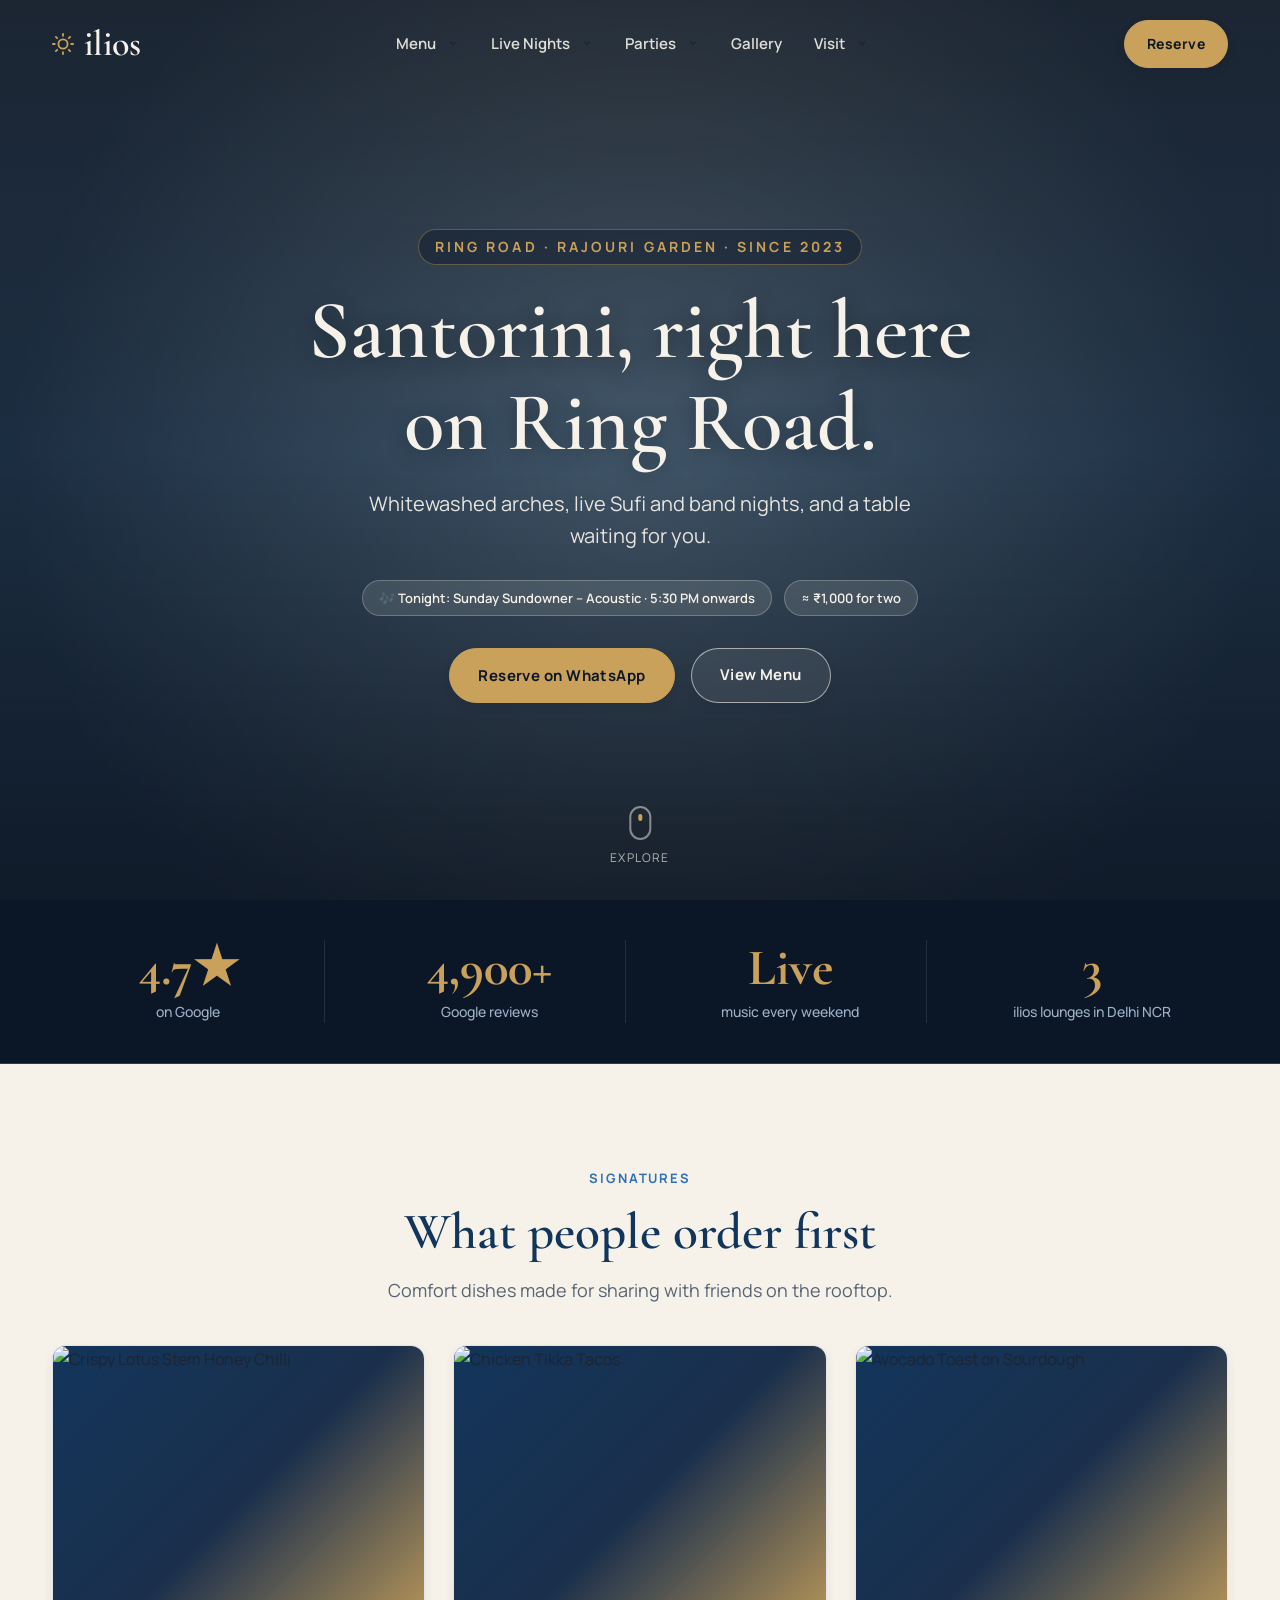
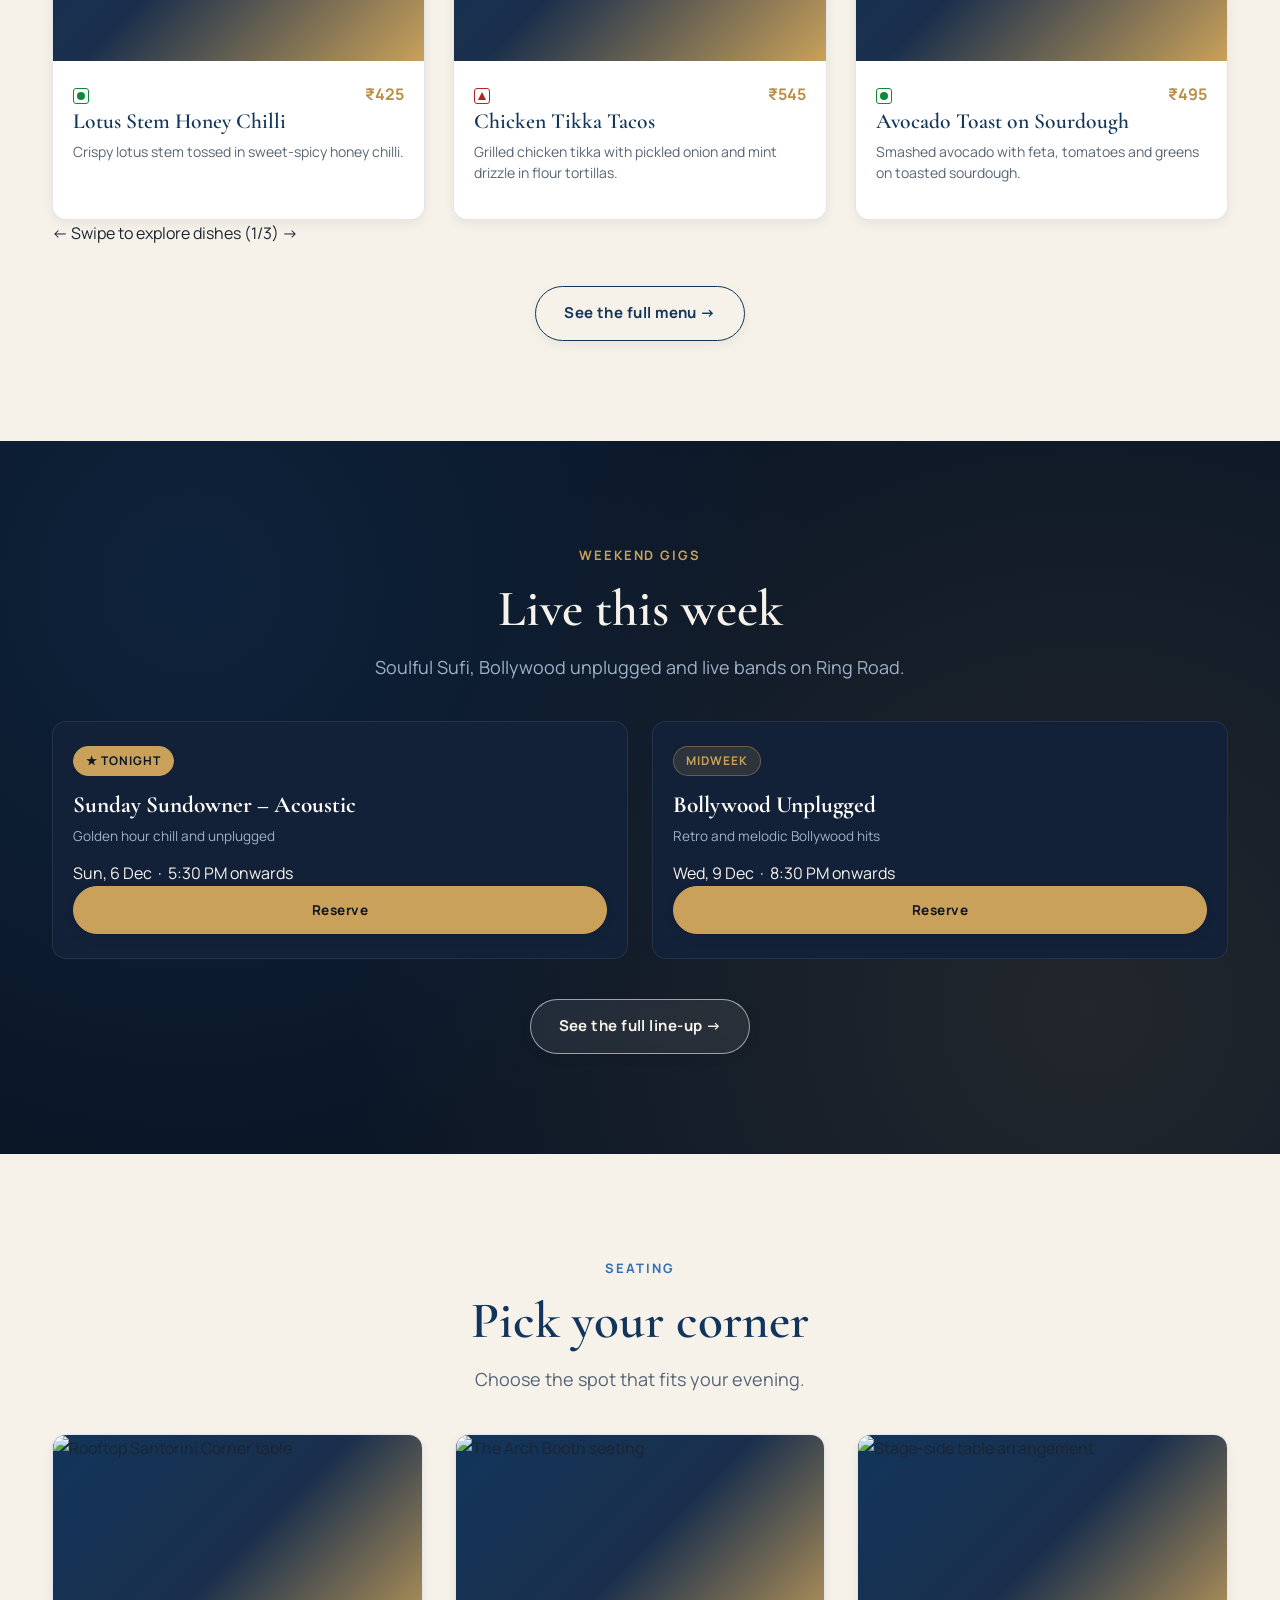
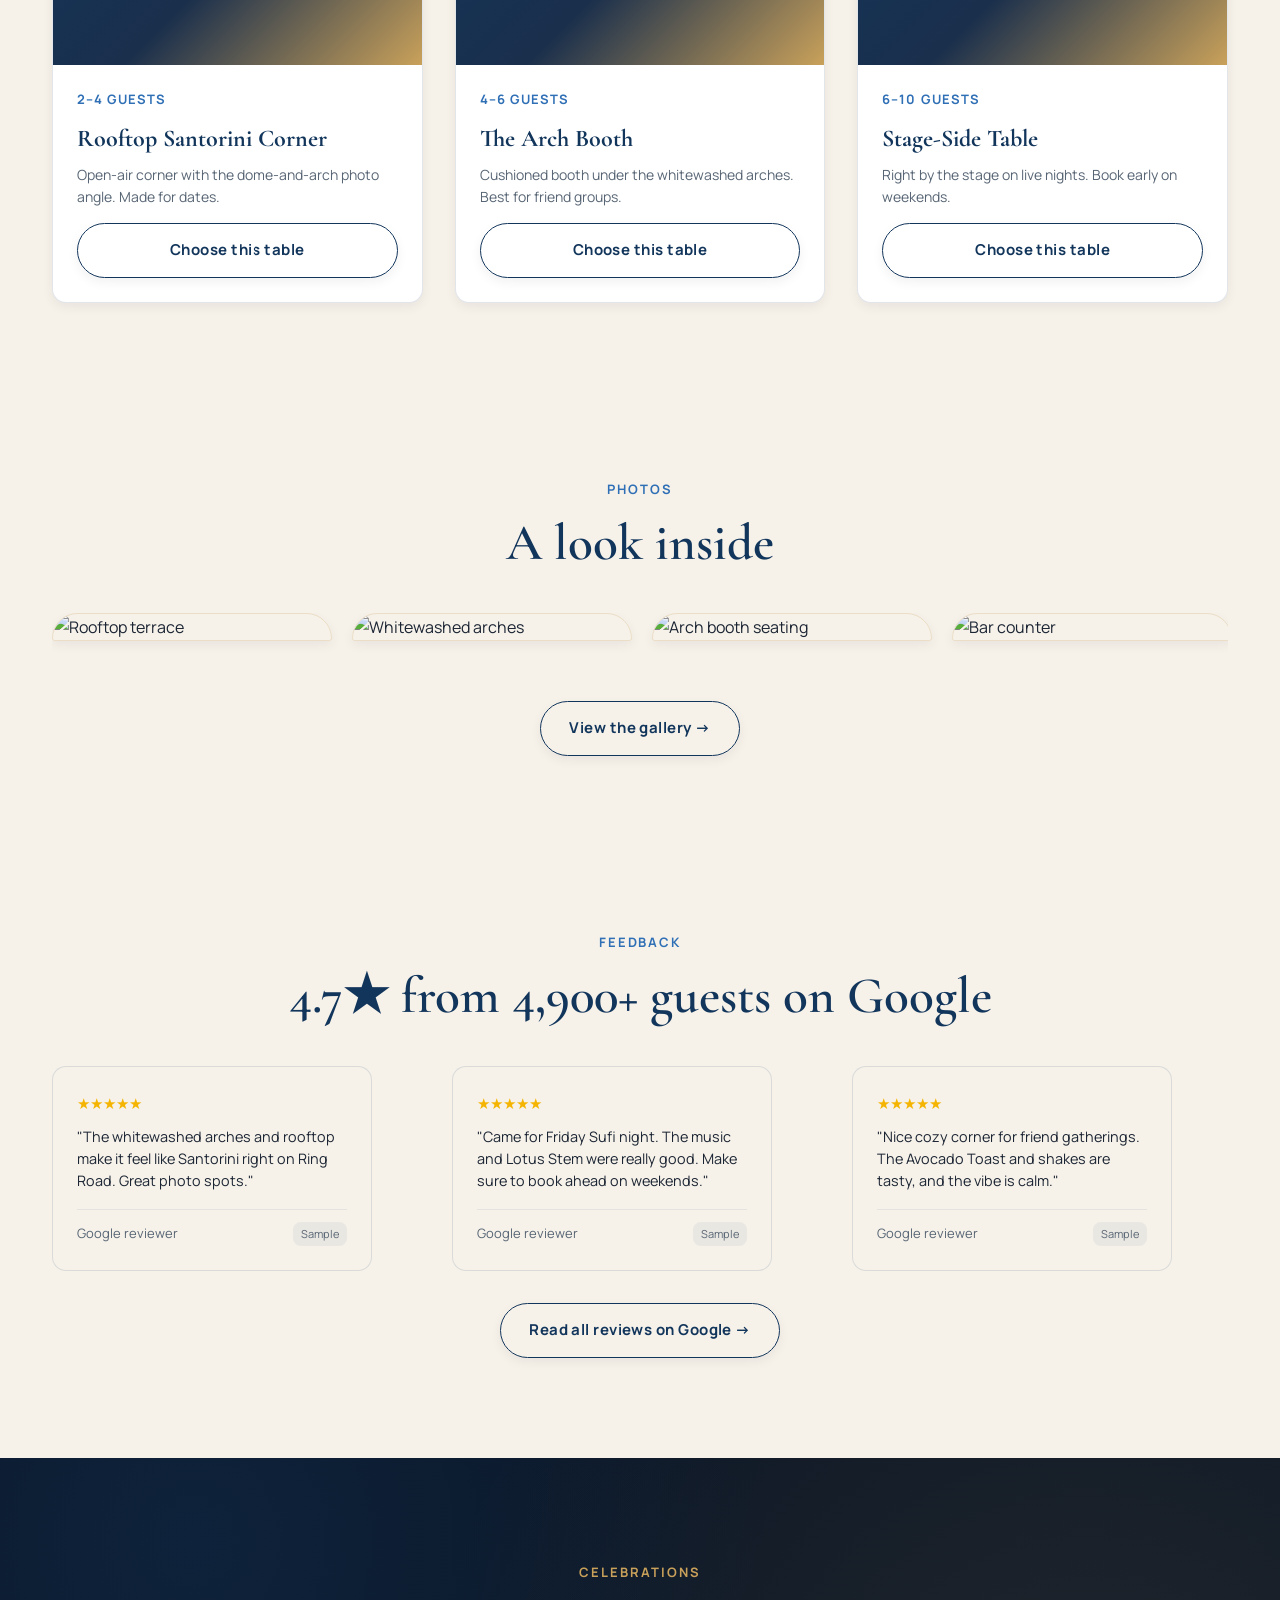
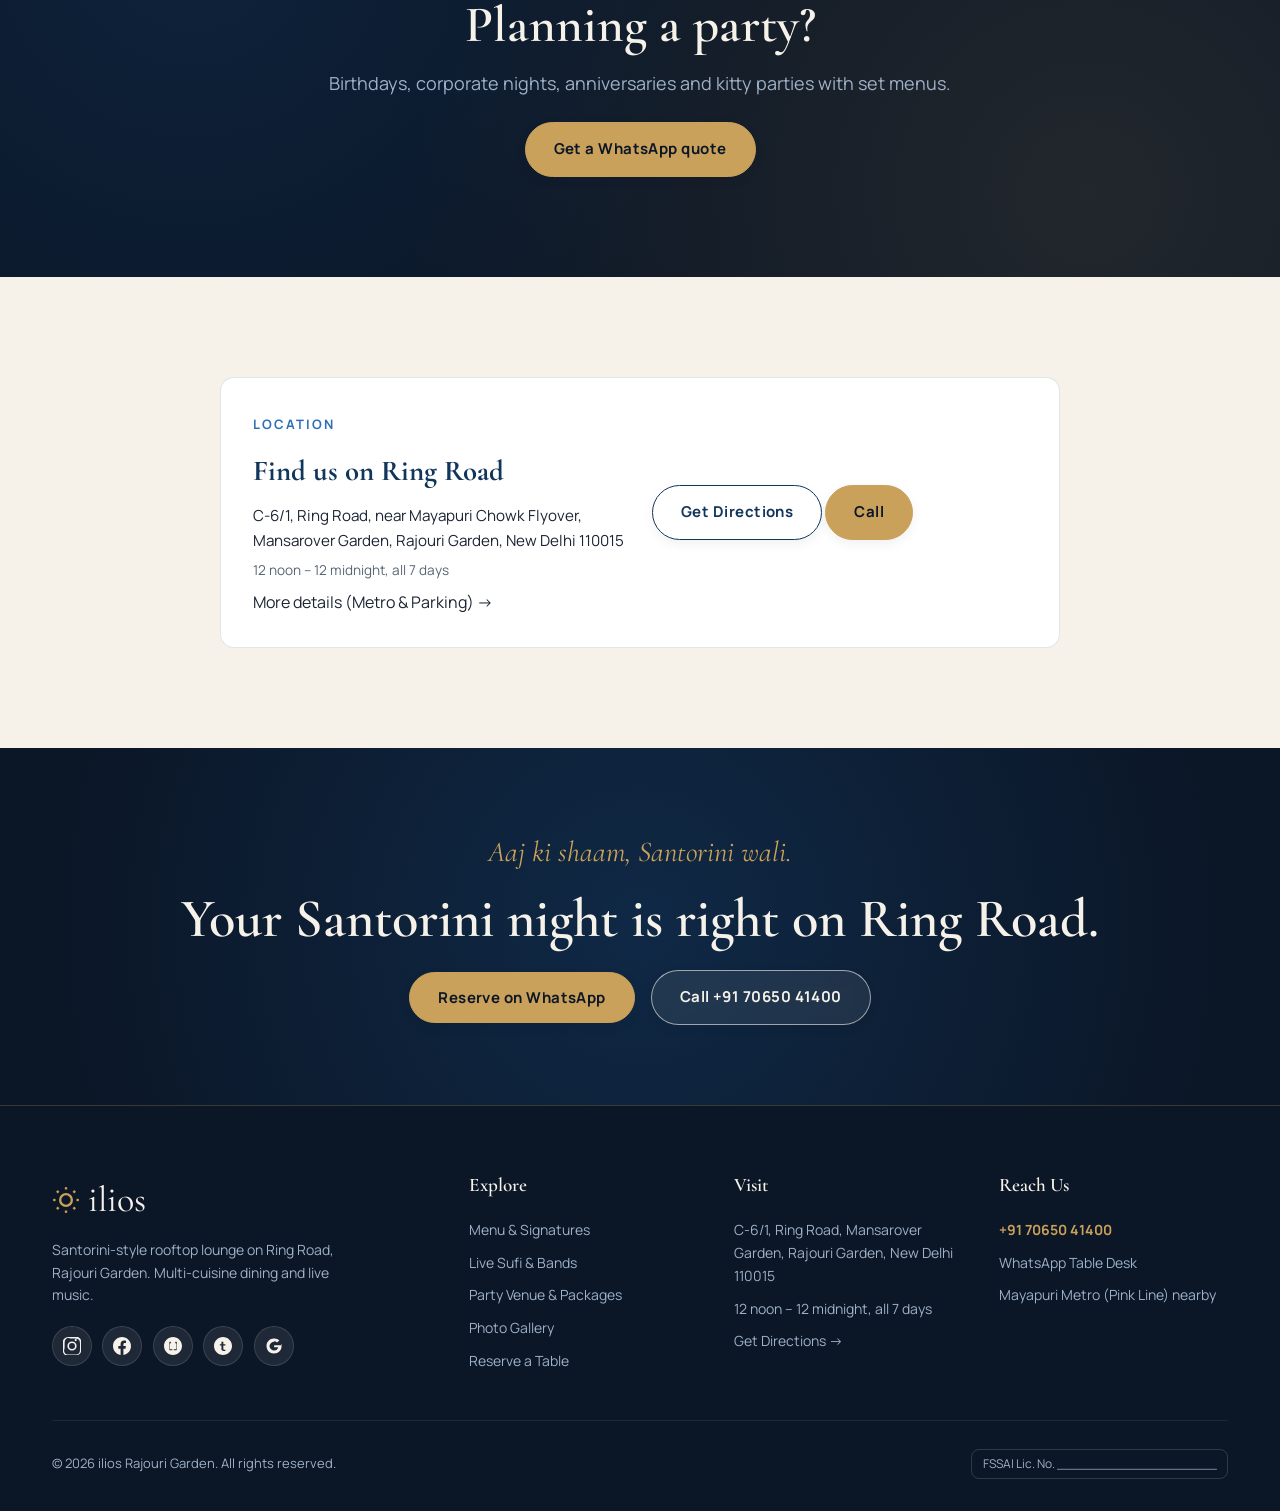
==== commit 89c4ad7a: "Execute mobile-only cleanup: optimize height to 5.7 screens, swipe rows, compact cards, forms first" ====
--- a/index.html
+++ b/index.html
@@ -179,6 +179,28 @@
 
   <!-- Mobile Full-Screen Overlay -->
   <div class="mobile-overlay" id="mobile-nav-overlay" aria-hidden="true">
+    <div class="mobile-overlay-header">
+      <a href="/" class="brand-logo" aria-label="ilios homepage">
+        <svg class="sun-icon" viewBox="0 0 24 24" fill="none" stroke="currentColor" stroke-width="2" stroke-linecap="round" stroke-linejoin="round" aria-hidden="true">
+          <circle cx="12" cy="12" r="5"></circle>
+          <line x1="12" y1="1" x2="12" y2="3"></line>
+          <line x1="12" y1="21" x2="12" y2="23"></line>
+          <line x1="4.22" y1="4.22" x2="5.64" y2="5.64"></line>
+          <line x1="18.36" y1="18.36" x2="19.78" y2="19.78"></line>
+          <line x1="1" y1="12" x2="3" y2="12"></line>
+          <line x1="21" y1="12" x2="23" y2="12"></line>
+          <line x1="4.22" y1="19.78" x2="5.64" y2="18.36"></line>
+          <line x1="18.36" y1="5.64" x2="19.78" y2="4.22"></line>
+        </svg>
+        <span>ilios</span>
+      </a>
+      <button type="button" class="mobile-overlay-close" id="mobile-overlay-close-btn" aria-label="Close menu">
+        <svg width="24" height="24" viewBox="0 0 24 24" fill="none" stroke="currentColor" stroke-width="2" stroke-linecap="round" stroke-linejoin="round">
+          <line x1="18" y1="6" x2="6" y2="18"></line>
+          <line x1="6" y1="6" x2="18" y2="18"></line>
+        </svg>
+      </button>
+    </div>
     <ul class="mobile-accordion-list">
       <li>
         <button type="button" class="mobile-accordion-header">
@@ -267,7 +289,8 @@
 
       <div class="hero-content">
         <div class="hero-eyebrow">
-          RING ROAD · RAJOURI GARDEN · SINCE 2023
+          <span class="eyebrow-desktop">RING ROAD · RAJOURI GARDEN · SINCE 2023</span>
+          <span class="eyebrow-mobile">RAJOURI GARDEN · RING ROAD</span>
         </div>
         <h1 class="hero-title">
           Santorini, right here on Ring Road.
@@ -278,16 +301,18 @@
 
         <!-- Live Status Chips -->
         <div class="hero-chips-row">
-          <span class="hero-chip" id="hero-event-chip">🎶 Tonight: Sufi Night · 8:30 PM</span>
-          <span class="hero-chip">≈ ₹1,000 for two</span>
+          <span class="hero-chip hero-chip--desktop" id="hero-event-chip">🎶 Tonight: Sufi Night · 8:30 PM</span>
+          <span class="hero-chip hero-chip--desktop">≈ ₹1,000 for two</span>
+          <span class="hero-chip hero-chip--mobile" id="hero-single-chip">Tonight 5:30 PM · Sundowner · ≈₹1,000 for two</span>
         </div>
 
         <div class="hero-actions">
-          <button type="button" class="btn btn-primary" onclick="openWhatsApp('quick', {}, 'hero')">
+          <button type="button" class="btn btn-primary hero-btn-reserve" onclick="openWhatsApp('quick', {}, 'hero')">
             Reserve on WhatsApp
           </button>
-          <a href="/menu" class="btn btn-outline-light">
-            View Menu
+          <a href="/menu" class="hero-menu-link btn btn-outline-light">
+            <span class="btn-text-desktop">View Menu</span>
+            <span class="link-text-mobile">View Menu →</span>
           </a>
         </div>
       </div>
@@ -311,8 +336,8 @@
             <div class="stat-label">Google reviews</div>
           </div>
           <div class="stat-item reveal">
-            <div class="stat-number">Every</div>
-            <div class="stat-label">Live music every weekend</div>
+            <div class="stat-number">Live</div>
+            <div class="stat-label">music every weekend</div>
           </div>
           <div class="stat-item reveal">
             <div class="stat-number"><span class="counter" data-target="3">0</span></div>
@@ -336,17 +361,19 @@
           <article class="dish-card card-hover reveal">
             <!-- REPLACE: Lotus stem photo (800x1000) -->
             <div class="dish-img-box img-frame">
-              <img src="https://images.unsplash.com/photo-1540420773420-3366772f4999?auto=format&fit=crop&w=600&q=80" 
+              <img src="https://images.unsplash.com/photo-1563245372-f21724e3856d?auto=format&fit=crop&w=600&q=80" 
                    alt="Crispy Lotus Stem Honey Chilli" width="600" height="480" loading="lazy">
             </div>
             <div class="dish-content">
               <div class="dish-header">
-                <h3 class="dish-title">Lotus Stem Honey Chilli</h3>
+                <div class="dish-title-wrap">
+                  <span class="diet-icon diet-icon--veg" title="Vegetarian"></span>
+                  <h3 class="dish-title">Lotus Stem Honey Chilli</h3>
+                </div>
                 <!-- CONFIRM: Price -->
                 <span class="dish-price">₹425</span>
               </div>
               <p class="dish-desc">Crispy lotus stem tossed in sweet-spicy honey chilli.</p>
-              <div><span class="diet-icon diet-icon--veg" title="Vegetarian"></span></div>
             </div>
           </article>
 
@@ -359,12 +386,14 @@
             </div>
             <div class="dish-content">
               <div class="dish-header">
-                <h3 class="dish-title">Chicken Tikka Tacos</h3>
+                <div class="dish-title-wrap">
+                  <span class="diet-icon diet-icon--nonveg" title="Non-Vegetarian"></span>
+                  <h3 class="dish-title">Chicken Tikka Tacos</h3>
+                </div>
                 <!-- CONFIRM: Price -->
                 <span class="dish-price">₹545</span>
               </div>
               <p class="dish-desc">Grilled chicken tikka with pickled onion and mint drizzle in flour tortillas.</p>
-              <div><span class="diet-icon diet-icon--nonveg" title="Non-Vegetarian"></span></div>
             </div>
           </article>
 
@@ -372,20 +401,23 @@
           <article class="dish-card card-hover reveal">
             <!-- REPLACE: Avocado Toast photo (800x1000) -->
             <div class="dish-img-box img-frame">
-              <img src="https://images.unsplash.com/photo-1525351484163-7529414344d8?auto=format&fit=crop&w=600&q=80" 
+              <img src="https://images.unsplash.com/photo-1541519227354-08fa5d50c44d?auto=format&fit=crop&w=600&q=80" 
                    alt="Avocado Toast on Sourdough" width="600" height="480" loading="lazy">
             </div>
             <div class="dish-content">
               <div class="dish-header">
-                <h3 class="dish-title">Avocado Toast on Sourdough</h3>
+                <div class="dish-title-wrap">
+                  <span class="diet-icon diet-icon--veg" title="Vegetarian"></span>
+                  <h3 class="dish-title">Avocado Toast on Sourdough</h3>
+                </div>
                 <!-- CONFIRM: Price -->
                 <span class="dish-price">₹495</span>
               </div>
               <p class="dish-desc">Smashed avocado with feta, tomatoes and greens on toasted sourdough.</p>
-              <div><span class="diet-icon diet-icon--veg" title="Vegetarian"></span></div>
-            </div>
-          </article>
-        </div>
+            </div>
+          </article>
+        </div>
+        <div class="swipe-peek-note" aria-hidden="true"><span>← Swipe to explore dishes (1/3) →</span></div>
 
         <div style="text-align: center; margin-top: 2.5rem;" class="reveal">
           <a href="/menu" class="btn btn-outline-aegean">See the full menu →</a>
@@ -503,7 +535,7 @@
           <h2 class="section-title">A look inside</h2>
         </div>
 
-        <div style="display:flex; gap:1.25rem; overflow-x:auto; scroll-snap-type:x mandatory; padding-bottom:1rem; scrollbar-width:none;">
+        <div class="gallery-strip-row" style="display:flex; gap:1.25rem; overflow-x:auto; scroll-snap-type:x mandatory; padding-bottom:1rem; scrollbar-width:none;">
           <div style="flex:0 0 280px; scroll-snap-align:start;" class="gallery-item card-hover">
             <img src="https://images.unsplash.com/photo-1570077188670-e3a8d69ac5ff?auto=format&fit=crop&w=600&q=80" alt="Rooftop terrace" loading="lazy">
           </div>
@@ -532,7 +564,7 @@
           <h2 class="section-title">4.7★ from 4,900+ guests on Google</h2>
         </div>
 
-        <div style="display:grid; grid-template-columns:repeat(auto-fit, minmax(280px, 1fr)); gap:1.5rem;">
+        <div class="reviews-swipe-row" style="display:grid; grid-template-columns:repeat(auto-fit, minmax(280px, 1fr)); gap:1.5rem;">
           <!-- Card 1 -->
           <article class="review-card reveal">
             <div class="review-stars">★★★★★</div>
@@ -566,8 +598,8 @@
         </div>
 
         <div style="text-align: center; margin-top: 2rem;" class="reveal">
-          <a href="https://www.google.com/maps/search/?api=1&query=ilios+C-6%2F1+Ring+Rd+Mansarover+Garden+New+Delhi" target="_blank" rel="noopener noreferrer" class="btn btn-outline-aegean">
-            Read all reviews on Google
+          <a href="https://www.google.com/maps/search/?api=1&query=ilios+C-6%2F1+Ring+Rd+Mansarover+Garden+New+Delhi" target="_blank" rel="noopener noreferrer" class="btn btn-outline-aegean review-link-under">
+            Read all reviews on Google →
           </a>
         </div>
       </div>
@@ -576,14 +608,14 @@
     <!-- 4.8 PARTY BANNER -->
     <section class="section-pad live-nights-bg" id="parties-teaser">
       <div class="container" style="text-align:center;">
-        <div class="reveal" style="max-width:700px; margin:0 auto;">
+        <div class="party-teaser-box reveal" style="max-width:700px; margin:0 auto;">
           <span class="eyebrow eyebrow--night">Celebrations</span>
-          <h2 class="section-title section-title--night">Planning a party? We'll host it.</h2>
+          <h2 class="section-title section-title--night">Planning a party?</h2>
           <!-- CONFIRM: Inclusions -->
-          <p class="section-subtitle section-subtitle--night" style="margin-bottom:2rem;">
-            Birthdays, corporate nights, anniversaries and kitty parties, with a stage, music and set menus.
+          <p class="section-subtitle section-subtitle--night" style="margin-bottom:1.5rem;">
+            Birthdays, corporate nights, anniversaries and kitty parties with set menus.
           </p>
-          <a href="/parties" class="btn btn-primary">Plan your party →</a>
+          <a href="/parties" class="btn btn-primary party-teaser-btn">Get a WhatsApp quote</a>
         </div>
       </div>
     </section>
@@ -592,32 +624,27 @@
     <section class="section-pad" id="visit-teaser">
       <div class="container">
         <div class="visit-card reveal" style="max-width:840px; margin:0 auto;">
-          <div style="display:grid; grid-template-columns:repeat(auto-fit, minmax(260px, 1fr)); gap:2rem;">
+          <div style="display:grid; grid-template-columns:repeat(auto-fit, minmax(260px, 1fr)); gap:1.5rem; align-items:center;">
             <div>
               <span class="eyebrow">Location</span>
               <h3 style="font-family:var(--font-display); font-size:1.8rem; color:var(--aegean); margin-bottom:0.5rem;">Find us on Ring Road</h3>
-              <p style="font-size:0.95rem; color:var(--text-dark); margin-bottom:0.5rem;">
+              <p class="visit-address" style="font-size:0.95rem; color:var(--text-dark); margin-bottom:0.35rem;">
                 C-6/1, Ring Road, near Mayapuri Chowk Flyover, Mansarover Garden, Rajouri Garden, New Delhi 110015
               </p>
-              <p style="font-size:0.85rem; color:var(--text-muted); margin-bottom:1rem;">
+              <p class="visit-timings" style="font-size:0.85rem; color:var(--text-muted); margin-bottom:0.5rem;">
                 <!-- CONFIRM: Timings -->
                 12 noon – 12 midnight, all 7 days
               </p>
-              <p style="font-size:0.85rem; color:var(--text-muted); margin-bottom:0.5rem;">
-                <!-- CONFIRM: Walking distance -->
-                Nearest metro: Mayapuri (Pink Line) · Rajouri Garden interchange nearby.
-              </p>
-              <p style="font-size:0.85rem; color:var(--text-muted);">
-                <!-- CONFIRM: Parking -->
-                Parking is limited nearby. Call us and we'll tell you the easiest spot.
-              </p>
-            </div>
-            <div style="display:flex; flex-direction:column; justify-content:center; gap:1rem;">
-              <a href="https://www.google.com/maps/dir/?api=1&destination=ilios+C-6/1+Ring+Rd+Mansarover+Garden+New+Delhi" target="_blank" rel="noopener noreferrer" class="btn btn-outline-aegean directions-link" data-source="home_visit">
+              <div>
+                <a href="/visit#directions" class="visit-more-link">More details (Metro &amp; Parking) →</a>
+              </div>
+            </div>
+            <div class="visit-action-buttons">
+              <a href="https://www.google.com/maps/dir/?api=1&destination=ilios+C-6/1+Ring+Rd+Mansarover+Garden+New+Delhi" target="_blank" rel="noopener noreferrer" class="btn btn-outline-aegean directions-link visit-btn-dir" data-source="home_visit">
                 Get Directions
               </a>
-              <a href="tel:+917065041400" class="btn btn-primary" data-source="home_visit">
-                Call +91 70650 41400
+              <a href="tel:+917065041400" class="btn btn-primary visit-btn-call" data-source="home_visit">
+                Call
               </a>
             </div>
           </div>
@@ -627,7 +654,7 @@
   </main>
 
   <!-- Closing CTA Band -->
-  <section class="cta-band">
+  <section class="cta-band" id="home-cta">
     <div class="container reveal">
       <span class="cta-band-hindi">Aaj ki shaam, Santorini wali.</span>
       <h2 class="cta-band-title">Your Santorini night is right on Ring Road.</h2>
@@ -669,7 +696,7 @@
 
         <div>
           <h4 class="footer-heading">Explore</h4>
-          <ul class="footer-links-list">
+          <ul class="footer-links-list footer-explore-grid">
             <li><a href="/menu">Menu &amp; Signatures</a></li>
             <li><a href="/live-nights">Live Sufi &amp; Bands</a></li>
             <li><a href="/parties">Party Venue &amp; Packages</a></li>
--- a/assets/styles.css
+++ b/assets/styles.css
@@ -2243,3 +2243,1001 @@
     break-inside: avoid !important;
   }
 }
+
+/* ============================================================================
+ * 27. SHARED BASE ADDITIONS FOR MOBILE-FIRST ARCHITECTURE
+ * ========================================================================= */
+.hero-chip--mobile {
+  display: none;
+}
+.eyebrow-mobile {
+  display: none;
+}
+.link-text-mobile {
+  display: none;
+}
+.tonight-dot-badge {
+  display: none;
+}
+
+/* Table Choice Chips Base (Desktop defaults) */
+.table-choice-chips {
+  display: grid;
+  grid-template-columns: repeat(4, 1fr);
+  gap: 12px;
+  margin-top: 8px;
+}
+.table-choice-chip {
+  min-height: 68px;
+  padding: 8px 10px;
+  border: 1.5px solid var(--border-subtle);
+  border-radius: 10px;
+  background: var(--white);
+  display: flex;
+  align-items: center;
+  gap: 10px;
+  text-align: left;
+  cursor: pointer;
+  transition: all 0.2s ease;
+}
+.table-choice-chip:hover {
+  border-color: var(--sun);
+}
+.table-choice-chip.active {
+  border-color: var(--sun);
+  background: rgba(201, 161, 90, 0.12);
+  box-shadow: 0 2px 10px rgba(201, 161, 90, 0.2);
+}
+.chip-thumb {
+  width: 56px;
+  height: 56px;
+  border-radius: 6px;
+  object-fit: cover;
+  flex-shrink: 0;
+}
+.chip-thumb--icon {
+  display: flex;
+  align-items: center;
+  justify-content: center;
+  background: rgba(201, 161, 90, 0.15);
+  font-size: 24px;
+}
+.chip-name {
+  display: block;
+  font-size: 14px;
+  font-weight: 700;
+  color: var(--aegean);
+}
+.chip-sub {
+  display: block;
+  font-size: 12px;
+  color: var(--text-muted);
+}
+
+/* Event Card Inner Layout Base */
+.event-card-inner {
+  display: flex;
+  flex-direction: column;
+}
+.event-date-block {
+  display: none;
+}
+.event-time-row {
+  display: flex;
+  align-items: center;
+  gap: 6px;
+}
+
+/* Mobile Overlay Header Base */
+.mobile-overlay-header {
+  display: none;
+}
+.mobile-overlay-close {
+  display: none;
+}
+
+/* Sticky Bottom Bar Behavior */
+.mobile-bottom-bar {
+  transition: transform 0.3s ease, opacity 0.3s ease;
+}
+.mobile-bottom-bar.bar-hidden,
+body.keyboard-open .mobile-bottom-bar,
+body.mobile-menu-open .mobile-bottom-bar {
+  transform: translateY(100%);
+  opacity: 0;
+  pointer-events: none;
+}
+
+/* ============================================================================
+ * 28. MOBILE CLEANUP OVERRIDES (<768px)
+ * Strict Mobile Rhythm: 20px gutters, 56px section padding, H2 clamp(1.75rem, 7vw, 2rem)
+ * ========================================================================= */
+@media (max-width: 767px) {
+  /* Container & Rhythm */
+  .container {
+    padding: 0 20px !important;
+  }
+  .section-pad {
+    padding: 56px 0 !important;
+  }
+  .section-head {
+    margin-bottom: 24px !important;
+    text-align: center !important;
+  }
+  .section-title, h2 {
+    font-size: clamp(1.75rem, 7vw, 2rem) !important;
+    line-height: 1.25 !important;
+  }
+  .section-subtitle {
+    font-size: 14px !important;
+    line-height: 1.5 !important;
+  }
+  body {
+    font-size: 16px;
+    line-height: 1.55;
+  }
+
+  /* 1. HERO */
+  .hero-section {
+    min-height: 100svh !important;
+    height: 100svh !important;
+    padding: 70px 0 24px !important;
+    display: flex !important;
+    align-items: center !important;
+    justify-content: center !important;
+  }
+  .hero-content {
+    padding: 0 16px !important;
+    max-width: 100% !important;
+  }
+  .hero-eyebrow {
+    border: none !important;
+    background: transparent !important;
+    padding: 0 !important;
+    border-radius: 0 !important;
+    font-size: 13px !important;
+    letter-spacing: 0.12em !important;
+    margin-bottom: 0.75rem !important;
+    white-space: nowrap !important;
+  }
+  .eyebrow-desktop {
+    display: none !important;
+  }
+  .eyebrow-mobile {
+    display: inline !important;
+  }
+  .hero-chips-row {
+    flex-wrap: nowrap !important;
+    width: 100% !important;
+    justify-content: center !important;
+    margin-bottom: 1.25rem !important;
+  }
+  .hero-chip--desktop {
+    display: none !important;
+  }
+  .hero-chip--mobile {
+    display: inline-flex !important;
+    max-width: 100% !important;
+    white-space: nowrap !important;
+    overflow: hidden !important;
+    text-overflow: ellipsis !important;
+    font-size: 13px !important;
+    padding: 0.4rem 0.85rem !important;
+  }
+  .hero-actions {
+    display: flex !important;
+    flex-direction: column !important;
+    align-items: stretch !important;
+    gap: 8px !important;
+    width: 100% !important;
+    max-width: 320px !important;
+    margin: 1.25rem auto 0 !important;
+  }
+  .hero-btn-reserve {
+    width: 100% !important;
+    height: 52px !important;
+    min-height: 52px !important;
+    font-size: 16px !important;
+    font-weight: 700 !important;
+    display: flex !important;
+    align-items: center !important;
+    justify-content: center !important;
+  }
+  .hero-menu-link {
+    display: inline-flex !important;
+    align-items: center !important;
+    justify-content: center !important;
+    background: transparent !important;
+    border: none !important;
+    box-shadow: none !important;
+    color: var(--chalk) !important;
+    font-size: 15px !important;
+    min-height: 44px !important;
+    text-decoration: underline !important;
+    text-underline-offset: 4px !important;
+    padding: 4px 0 !important;
+  }
+  .btn-text-desktop {
+    display: none !important;
+  }
+  .link-text-mobile {
+    display: inline !important;
+  }
+  .hero-scroll-indicator {
+    display: none !important;
+  }
+
+  /* 2. NAV & MOBILE OVERLAY */
+  .menu-toggle {
+    background: transparent !important;
+    border: none !important;
+    width: 44px !important;
+    height: 44px !important;
+    padding: 10px !important;
+  }
+  .site-nav--solid .menu-toggle,
+  .site-nav.scrolled .menu-toggle {
+    background: transparent !important;
+  }
+  .mobile-overlay {
+    padding: 1rem 1.25rem 2rem !important;
+  }
+  .mobile-overlay-header {
+    display: flex !important;
+    align-items: center !important;
+    justify-content: space-between !important;
+    width: 100% !important;
+    padding: 0.5rem 0 1rem !important;
+    border-bottom: 1px solid rgba(255, 255, 255, 0.12) !important;
+    margin-bottom: 1rem !important;
+  }
+  .mobile-overlay-close {
+    display: flex !important;
+    align-items: center !important;
+    justify-content: center !important;
+    width: 44px !important;
+    height: 44px !important;
+    background: transparent !important;
+    border: none !important;
+    color: var(--chalk) !important;
+    cursor: pointer !important;
+  }
+  .mobile-sublink {
+    font-size: 16px !important;
+    min-height: 44px !important;
+    display: flex !important;
+    align-items: center !important;
+    padding: 8px 12px !important;
+  }
+  .mobile-accordion-header {
+    min-height: 48px !important;
+    font-size: 18px !important;
+  }
+
+  /* 3. STAT STRIP (2x2 grid, height <= 220px) */
+  .stat-strip {
+    padding: 24px 0 !important;
+    max-height: 220px !important;
+  }
+  .stat-grid {
+    display: grid !important;
+    grid-template-columns: 1fr 1fr !important;
+    gap: 14px 10px !important;
+    text-align: center !important;
+  }
+  .stat-item {
+    padding: 4px 6px !important;
+  }
+  .stat-number {
+    font-size: 28px !important;
+    line-height: 1.15 !important;
+    margin-bottom: 2px !important;
+  }
+  .stat-label {
+    font-size: 13px !important;
+    line-height: 1.3 !important;
+  }
+
+  /* 4. SIGNATURE DISHES (Horizontal Swipe Row, height <= 560px) */
+  #dishes {
+    max-height: 560px !important;
+    overflow: hidden !important;
+  }
+  .dishes-grid {
+    display: flex !important;
+    overflow-x: auto !important;
+    scroll-snap-type: x mandatory !important;
+    gap: 12px !important;
+    padding: 4px 20px 12px !important;
+    margin: 0 -20px !important;
+    -webkit-overflow-scrolling: touch !important;
+    scrollbar-width: none !important;
+  }
+  .dishes-grid::-webkit-scrollbar {
+    display: none !important;
+  }
+  .dishes-grid .dish-card {
+    flex: 0 0 78% !important;
+    width: 78% !important;
+    scroll-snap-align: start !important;
+    margin: 0 !important;
+    display: flex !important;
+    flex-direction: column !important;
+  }
+  .dish-img-box {
+    aspect-ratio: 4 / 3 !important;
+    height: auto !important;
+  }
+  .dish-img-box img {
+    aspect-ratio: 4 / 3 !important;
+    object-fit: cover !important;
+    width: 100% !important;
+    height: 100% !important;
+  }
+  .dish-content {
+    padding: 0.85rem 1rem !important;
+  }
+  .dish-header {
+    display: flex !important;
+    align-items: center !important;
+    justify-content: space-between !important;
+    gap: 8px !important;
+    margin-bottom: 4px !important;
+  }
+  .dish-title-wrap {
+    display: inline-flex !important;
+    align-items: center !important;
+    gap: 6px !important;
+    min-width: 0 !important;
+  }
+  .dish-title {
+    font-size: 1.1rem !important;
+    margin: 0 !important;
+    white-space: nowrap !important;
+    overflow: hidden !important;
+    text-overflow: ellipsis !important;
+  }
+  .dish-price {
+    font-size: 1rem !important;
+    font-weight: 700 !important;
+    color: var(--sun-hover) !important;
+    white-space: nowrap !important;
+  }
+  .dish-desc {
+    display: -webkit-box !important;
+    -webkit-line-clamp: 2 !important;
+    -webkit-box-orient: vertical !important;
+    overflow: hidden !important;
+    font-size: 13px !important;
+    line-height: 1.4 !important;
+    margin: 4px 0 0 !important;
+  }
+  .swipe-peek-note {
+    font-size: 12px !important;
+    color: var(--text-muted) !important;
+    text-align: center !important;
+    margin-top: 6px !important;
+  }
+
+  /* 5. LIVE THIS WEEK (Compact List Rows <= 260px) */
+  #live-music {
+    padding: 44px 0 !important;
+  }
+  #home-live-events,
+  .live-events-grid {
+    display: flex !important;
+    flex-direction: column !important;
+    gap: 10px !important;
+  }
+  .event-card {
+    display: flex !important;
+    flex-direction: row !important;
+    align-items: center !important;
+    justify-content: space-between !important;
+    gap: 10px !important;
+    padding: 10px 12px !important;
+    min-height: 76px !important;
+    border-radius: 12px !important;
+    background: var(--ink-card) !important;
+    border: 1px solid var(--border-night) !important;
+  }
+  .event-badge {
+    display: none !important;
+  }
+  .event-card-inner {
+    display: flex !important;
+    flex-direction: row !important;
+    align-items: center !important;
+    gap: 10px !important;
+    flex: 1 !important;
+    min-width: 0 !important;
+  }
+  .event-date-block {
+    width: 56px !important;
+    height: 56px !important;
+    flex-shrink: 0 !important;
+    background: rgba(201, 161, 90, 0.12) !important;
+    border: 1px solid var(--sun) !important;
+    border-radius: 8px !important;
+    display: flex !important;
+    flex-direction: column !important;
+    align-items: center !important;
+    justify-content: center !important;
+    line-height: 1.1 !important;
+  }
+  .event-dow {
+    font-size: 11px !important;
+    font-weight: 700 !important;
+    color: var(--sun) !important;
+    letter-spacing: 0.05em !important;
+  }
+  .event-day-num {
+    font-size: 18px !important;
+    font-weight: 800 !important;
+    color: var(--chalk) !important;
+  }
+  .event-mon {
+    font-size: 10px !important;
+    font-weight: 600 !important;
+    color: var(--sun) !important;
+    letter-spacing: 0.05em !important;
+  }
+  .event-info-col {
+    min-width: 0 !important;
+    flex: 1 !important;
+  }
+  .event-heading-row {
+    display: flex !important;
+    align-items: center !important;
+    gap: 6px !important;
+  }
+  .event-title {
+    font-size: 14px !important;
+    font-weight: 700 !important;
+    color: var(--chalk) !important;
+    white-space: nowrap !important;
+    overflow: hidden !important;
+    text-overflow: ellipsis !important;
+    margin: 0 !important;
+    font-family: var(--font-body) !important;
+  }
+  .tonight-dot-badge {
+    display: inline-flex !important;
+    align-items: center !important;
+    gap: 4px !important;
+    font-size: 11px !important;
+    font-weight: 700 !important;
+    color: var(--sun) !important;
+    flex-shrink: 0 !important;
+  }
+  .gold-dot {
+    width: 6px !important;
+    height: 6px !important;
+    border-radius: 50% !important;
+    background: var(--sun) !important;
+    display: inline-block !important;
+  }
+  .event-genre {
+    display: none !important;
+  }
+  .event-time-row {
+    font-size: 13px !important;
+    color: var(--text-light-muted) !important;
+    display: flex !important;
+    align-items: center !important;
+    gap: 4px !important;
+    margin-top: 2px !important;
+  }
+  .event-time-sep {
+    color: rgba(201, 161, 90, 0.5) !important;
+  }
+  .event-cta-wrap {
+    flex-shrink: 0 !important;
+  }
+  .event-cta {
+    min-height: 44px !important;
+    width: auto !important;
+    padding: 0 14px !important;
+    font-size: 14px !important;
+    font-weight: 700 !important;
+    white-space: nowrap !important;
+    border-radius: var(--radius-sm) !important;
+  }
+
+  /* 6. PICK YOUR CORNER (Swipe Row <= 520px) */
+  #tables {
+    max-height: 520px !important;
+    overflow: hidden !important;
+  }
+  .vip-tables-grid {
+    display: flex !important;
+    overflow-x: auto !important;
+    scroll-snap-type: x mandatory !important;
+    gap: 12px !important;
+    padding: 4px 20px 12px !important;
+    margin: 0 -20px !important;
+    -webkit-overflow-scrolling: touch !important;
+    scrollbar-width: none !important;
+  }
+  .vip-tables-grid::-webkit-scrollbar {
+    display: none !important;
+  }
+  .vip-tables-grid .table-card {
+    flex: 0 0 78% !important;
+    width: 78% !important;
+    scroll-snap-align: start !important;
+    margin: 0 !important;
+    display: flex !important;
+    flex-direction: column !important;
+  }
+  .table-img-box {
+    aspect-ratio: 16 / 10 !important;
+    height: auto !important;
+  }
+  .table-img-box img {
+    aspect-ratio: 16 / 10 !important;
+    object-fit: cover !important;
+    width: 100% !important;
+    height: 100% !important;
+  }
+  .table-content {
+    padding: 0.85rem 1rem !important;
+  }
+  .table-capacity {
+    font-size: 13px !important;
+    margin-bottom: 2px !important;
+  }
+  .table-type-title {
+    font-size: 1.15rem !important;
+    margin-bottom: 4px !important;
+  }
+  .table-desc {
+    display: -webkit-box !important;
+    -webkit-line-clamp: 2 !important;
+    -webkit-box-orient: vertical !important;
+    overflow: hidden !important;
+    font-size: 13px !important;
+    margin-bottom: 8px !important;
+  }
+  .table-perks {
+    display: none !important;
+  }
+  .vip-tables-grid .table-card .btn {
+    min-height: 44px !important;
+    width: 100% !important;
+    font-size: 14px !important;
+  }
+
+  /* 7. GALLERY STRIP (4-photo Swipe Row <= 420px) */
+  #gallery-strip {
+    max-height: 420px !important;
+    overflow: hidden !important;
+  }
+  .gallery-strip-row {
+    display: flex !important;
+    overflow-x: auto !important;
+    scroll-snap-type: x mandatory !important;
+    gap: 12px !important;
+    padding: 4px 20px 12px !important;
+    margin: 0 -20px !important;
+    -webkit-overflow-scrolling: touch !important;
+    scrollbar-width: none !important;
+  }
+  .gallery-strip-row::-webkit-scrollbar {
+    display: none !important;
+  }
+  .gallery-strip-row .gallery-item {
+    flex: 0 0 70% !important;
+    width: 70% !important;
+    scroll-snap-align: start !important;
+    aspect-ratio: 4 / 5 !important;
+    height: auto !important;
+    border-radius: 12px !important;
+    overflow: hidden !important;
+  }
+  .gallery-strip-row .gallery-item img {
+    width: 100% !important;
+    height: 100% !important;
+    object-fit: cover !important;
+  }
+
+  /* 8. REVIEWS (Swipe Row <= 380px) */
+  #reviews {
+    max-height: 380px !important;
+    overflow: hidden !important;
+  }
+  .reviews-swipe-row {
+    display: flex !important;
+    overflow-x: auto !important;
+    scroll-snap-type: x mandatory !important;
+    gap: 12px !important;
+    padding: 4px 20px 12px !important;
+    margin: 0 -20px !important;
+    -webkit-overflow-scrolling: touch !important;
+    scrollbar-width: none !important;
+  }
+  .reviews-swipe-row::-webkit-scrollbar {
+    display: none !important;
+  }
+  .reviews-swipe-row .review-card {
+    flex: 0 0 85% !important;
+    width: 85% !important;
+    scroll-snap-align: start !important;
+    margin: 0 !important;
+    padding: 16px 14px !important;
+    display: flex !important;
+    flex-direction: column !important;
+    justify-content: space-between !important;
+  }
+  .review-text {
+    display: -webkit-box !important;
+    -webkit-line-clamp: 4 !important;
+    -webkit-box-orient: vertical !important;
+    overflow: hidden !important;
+    font-size: 14px !important;
+    line-height: 1.45 !important;
+    margin: 6px 0 !important;
+  }
+  .review-footer {
+    font-size: 13px !important;
+    margin-top: 8px !important;
+  }
+  .review-link-under {
+    display: inline-flex !important;
+    align-items: center !important;
+    justify-content: center !important;
+    min-height: 44px !important;
+    font-size: 15px !important;
+    font-weight: 600 !important;
+    color: var(--aegean) !important;
+    text-decoration: underline !important;
+    text-underline-offset: 4px !important;
+    margin-top: 10px !important;
+  }
+
+  /* 9. PARTY BANNER (<= 300px) */
+  #parties-teaser {
+    max-height: 300px !important;
+    padding: 40px 0 !important;
+  }
+  .party-teaser-btn {
+    width: 100% !important;
+    height: 52px !important;
+    min-height: 52px !important;
+    font-size: 16px !important;
+    font-weight: 700 !important;
+    display: flex !important;
+    align-items: center !important;
+    justify-content: center !important;
+  }
+
+  /* 10. VISIT / FIND US (<= 320px) */
+  #visit-teaser {
+    max-height: 320px !important;
+    padding: 40px 0 !important;
+  }
+  .visit-card {
+    padding: 20px 16px !important;
+  }
+  .visit-address {
+    font-size: 14px !important;
+    line-height: 1.4 !important;
+    margin-bottom: 4px !important;
+  }
+  .visit-timings {
+    font-size: 13px !important;
+    color: var(--text-muted) !important;
+    margin-bottom: 6px !important;
+  }
+  .visit-more-link {
+    display: inline-flex !important;
+    min-height: 44px !important;
+    align-items: center !important;
+    font-size: 14px !important;
+    font-weight: 600 !important;
+    color: var(--sun-hover) !important;
+    text-decoration: underline !important;
+    text-underline-offset: 3px !important;
+    margin-bottom: 10px !important;
+  }
+  .visit-action-buttons {
+    display: grid !important;
+    grid-template-columns: 1fr 1fr !important;
+    gap: 8px !important;
+    width: 100% !important;
+  }
+  .visit-btn-dir, .visit-btn-call {
+    width: 100% !important;
+    height: 48px !important;
+    min-height: 48px !important;
+    font-size: 14px !important;
+    font-weight: 700 !important;
+    display: flex !important;
+    align-items: center !important;
+    justify-content: center !important;
+  }
+
+  /* 11. CLOSING CTA BAND (Hidden on Home mobile) */
+  #home-cta {
+    display: none !important;
+  }
+
+  /* 12. FOOTER (<= 520px) */
+  .site-footer {
+    padding: 36px 0 20px !important;
+    max-height: 520px !important;
+  }
+  .footer-top-grid {
+    display: flex !important;
+    flex-direction: column !important;
+    gap: 16px !important;
+  }
+  .footer-brand-title {
+    font-size: 1.5rem !important;
+    margin-bottom: 2px !important;
+  }
+  .footer-desc {
+    font-size: 13px !important;
+    line-height: 1.4 !important;
+    margin-bottom: 8px !important;
+  }
+  .footer-social-row {
+    gap: 8px !important;
+    margin-bottom: 8px !important;
+  }
+  .footer-explore-grid {
+    display: grid !important;
+    grid-template-columns: 1fr 1fr !important;
+    gap: 6px 10px !important;
+    list-style: none !important;
+    padding: 0 !important;
+    margin: 0 !important;
+  }
+  .footer-explore-grid a {
+    display: flex !important;
+    align-items: center !important;
+    min-height: 44px !important;
+    font-size: 14px !important;
+    color: var(--text-light-muted) !important;
+  }
+  .footer-contact-compact {
+    font-size: 13px !important;
+    line-height: 1.4 !important;
+    color: var(--text-light-muted) !important;
+  }
+  .footer-bottom {
+    padding-top: 14px !important;
+    font-size: 12px !important;
+    gap: 4px !important;
+    text-align: center !important;
+  }
+  .fssai-box {
+    font-size: 12px !important;
+  }
+
+  /* 13. INNER PAGES BANNER (32svh, min 220px, H1 + breadcrumb only) */
+  .page-banner {
+    min-height: 220px !important;
+    height: 32svh !important;
+    padding: 30px 0 15px !important;
+    display: flex !important;
+    align-items: center !important;
+    justify-content: center !important;
+    text-align: center !important;
+  }
+  .page-banner-subtext,
+  .page-banner .btn {
+    display: none !important;
+  }
+  .page-banner-title {
+    font-size: 1.9rem !important;
+    margin: 2px 0 !important;
+  }
+  .breadcrumb {
+    font-size: 13px !important;
+    margin-bottom: 2px !important;
+  }
+
+  /* 14. FORMS (/reserve and /parties) */
+  .form-control {
+    min-height: 48px !important;
+    height: 48px !important;
+    font-size: 16px !important;
+    padding: 8px 12px !important;
+    border-radius: 8px !important;
+  }
+  .form-label {
+    font-size: 14px !important;
+    font-weight: 600 !important;
+    margin-bottom: 4px !important;
+    display: block !important;
+  }
+  .form-group {
+    margin-bottom: 12px !important;
+  }
+  .form-row-datetime {
+    display: flex !important;
+    flex-direction: column !important;
+    gap: 12px !important;
+  }
+  .form-submit-btn {
+    width: 100% !important;
+    min-height: 52px !important;
+    height: 52px !important;
+    font-size: 16px !important;
+    font-weight: 700 !important;
+    border-radius: 8px !important;
+    position: sticky !important;
+    bottom: calc(10px + env(safe-area-inset-bottom, 0px)) !important;
+    z-index: 10 !important;
+    box-shadow: 0 4px 16px rgba(0, 0, 0, 0.25) !important;
+  }
+
+  /* Choice Chips inside Form (/reserve) */
+  .table-choice-chips {
+    display: grid !important;
+    grid-template-columns: 1fr 1fr !important;
+    gap: 8px !important;
+    margin-top: 6px !important;
+  }
+  .table-choice-chip {
+    min-height: 64px !important;
+    padding: 6px 8px !important;
+    border: 1.5px solid var(--border-subtle) !important;
+    border-radius: 8px !important;
+    background: var(--white) !important;
+    display: flex !important;
+    align-items: center !important;
+    gap: 8px !important;
+    text-align: left !important;
+    cursor: pointer !important;
+  }
+  .table-choice-chip.active {
+    border-color: var(--sun) !important;
+    background: rgba(201, 161, 90, 0.12) !important;
+    box-shadow: 0 2px 8px rgba(201, 161, 90, 0.2) !important;
+  }
+  .chip-thumb {
+    width: 56px !important;
+    height: 56px !important;
+    border-radius: 6px !important;
+    object-fit: cover !important;
+    flex-shrink: 0 !important;
+  }
+  .chip-thumb--icon {
+    display: flex !important;
+    align-items: center !important;
+    justify-content: center !important;
+    background: rgba(201, 161, 90, 0.15) !important;
+    font-size: 24px !important;
+  }
+  .chip-info {
+    min-width: 0 !important;
+    flex: 1 !important;
+  }
+  .chip-name {
+    display: block !important;
+    font-size: 13px !important;
+    font-weight: 700 !important;
+    color: var(--aegean) !important;
+    white-space: nowrap !important;
+    overflow: hidden !important;
+    text-overflow: ellipsis !important;
+  }
+  .chip-sub {
+    display: block !important;
+    font-size: 11px !important;
+    color: var(--text-muted) !important;
+    white-space: nowrap !important;
+    overflow: hidden !important;
+    text-overflow: ellipsis !important;
+  }
+
+  /* Parties Quick Facts swipe pills (/parties) */
+  .party-facts-row {
+    display: flex !important;
+    overflow-x: auto !important;
+    scroll-snap-type: x mandatory !important;
+    gap: 8px !important;
+    padding: 8px 20px !important;
+    margin: 0 -20px !important;
+    -webkit-overflow-scrolling: touch !important;
+    scrollbar-width: none !important;
+  }
+  .party-facts-row::-webkit-scrollbar {
+    display: none !important;
+  }
+  .party-fact-pill {
+    flex: 0 0 auto !important;
+    scroll-snap-align: start !important;
+    background: rgba(18, 53, 91, 0.08) !important;
+    border: 1px solid rgba(18, 53, 91, 0.15) !important;
+    border-radius: 20px !important;
+    padding: 8px 14px !important;
+    font-size: 13px !important;
+    font-weight: 600 !important;
+    color: var(--aegean) !important;
+    white-space: nowrap !important;
+  }
+
+  /* Menu Tabs Sticky Row & Fade Gradient (/menu) */
+  .menu-tabs-wrapper {
+    position: sticky !important;
+    top: 56px !important;
+    z-index: 90 !important;
+    background: var(--chalk) !important;
+    padding: 8px 0 !important;
+  }
+  .menu-tabs-wrapper::after {
+    content: '' !important;
+    position: absolute !important;
+    top: 0 !important;
+    right: 0 !important;
+    bottom: 0 !important;
+    width: 32px !important;
+    background: linear-gradient(to right, transparent, var(--chalk)) !important;
+    pointer-events: none !important;
+  }
+  .menu-tabs {
+    display: flex !important;
+    overflow-x: auto !important;
+    gap: 8px !important;
+    padding: 4px 20px !important;
+    scrollbar-width: none !important;
+  }
+  .menu-tabs::-webkit-scrollbar {
+    display: none !important;
+  }
+  .menu-item-row {
+    padding: 10px 0 !important;
+    border-bottom: 1px solid var(--border-subtle) !important;
+  }
+  .menu-item-header {
+    display: flex !important;
+    align-items: center !important;
+    justify-content: space-between !important;
+    gap: 8px !important;
+  }
+  .menu-item-name-wrap {
+    display: flex !important;
+    align-items: center !important;
+    gap: 6px !important;
+    min-width: 0 !important;
+  }
+  .menu-item-name {
+    font-size: 15px !important;
+    font-weight: 700 !important;
+    color: var(--text-dark) !important;
+    margin: 0 !important;
+    white-space: nowrap !important;
+    overflow: hidden !important;
+    text-overflow: ellipsis !important;
+  }
+  .menu-item-price {
+    font-size: 15px !important;
+    font-weight: 700 !important;
+    color: var(--sun-hover) !important;
+    white-space: nowrap !important;
+    flex-shrink: 0 !important;
+  }
+  .menu-item-desc {
+    font-size: 13px !important;
+    color: var(--text-muted) !important;
+    margin-top: 2px !important;
+    white-space: nowrap !important;
+    overflow: hidden !important;
+    text-overflow: ellipsis !important;
+  }
+  .menu-item-img {
+    display: none !important;
+  }
+}
+
+/* 50/50 Date and Time on screens >= 375px */
+@media (min-width: 375px) and (max-width: 767px) {
+  .form-row-datetime {
+    display: grid !important;
+    grid-template-columns: 1fr 1fr !important;
+    gap: 10px !important;
+  }
+}
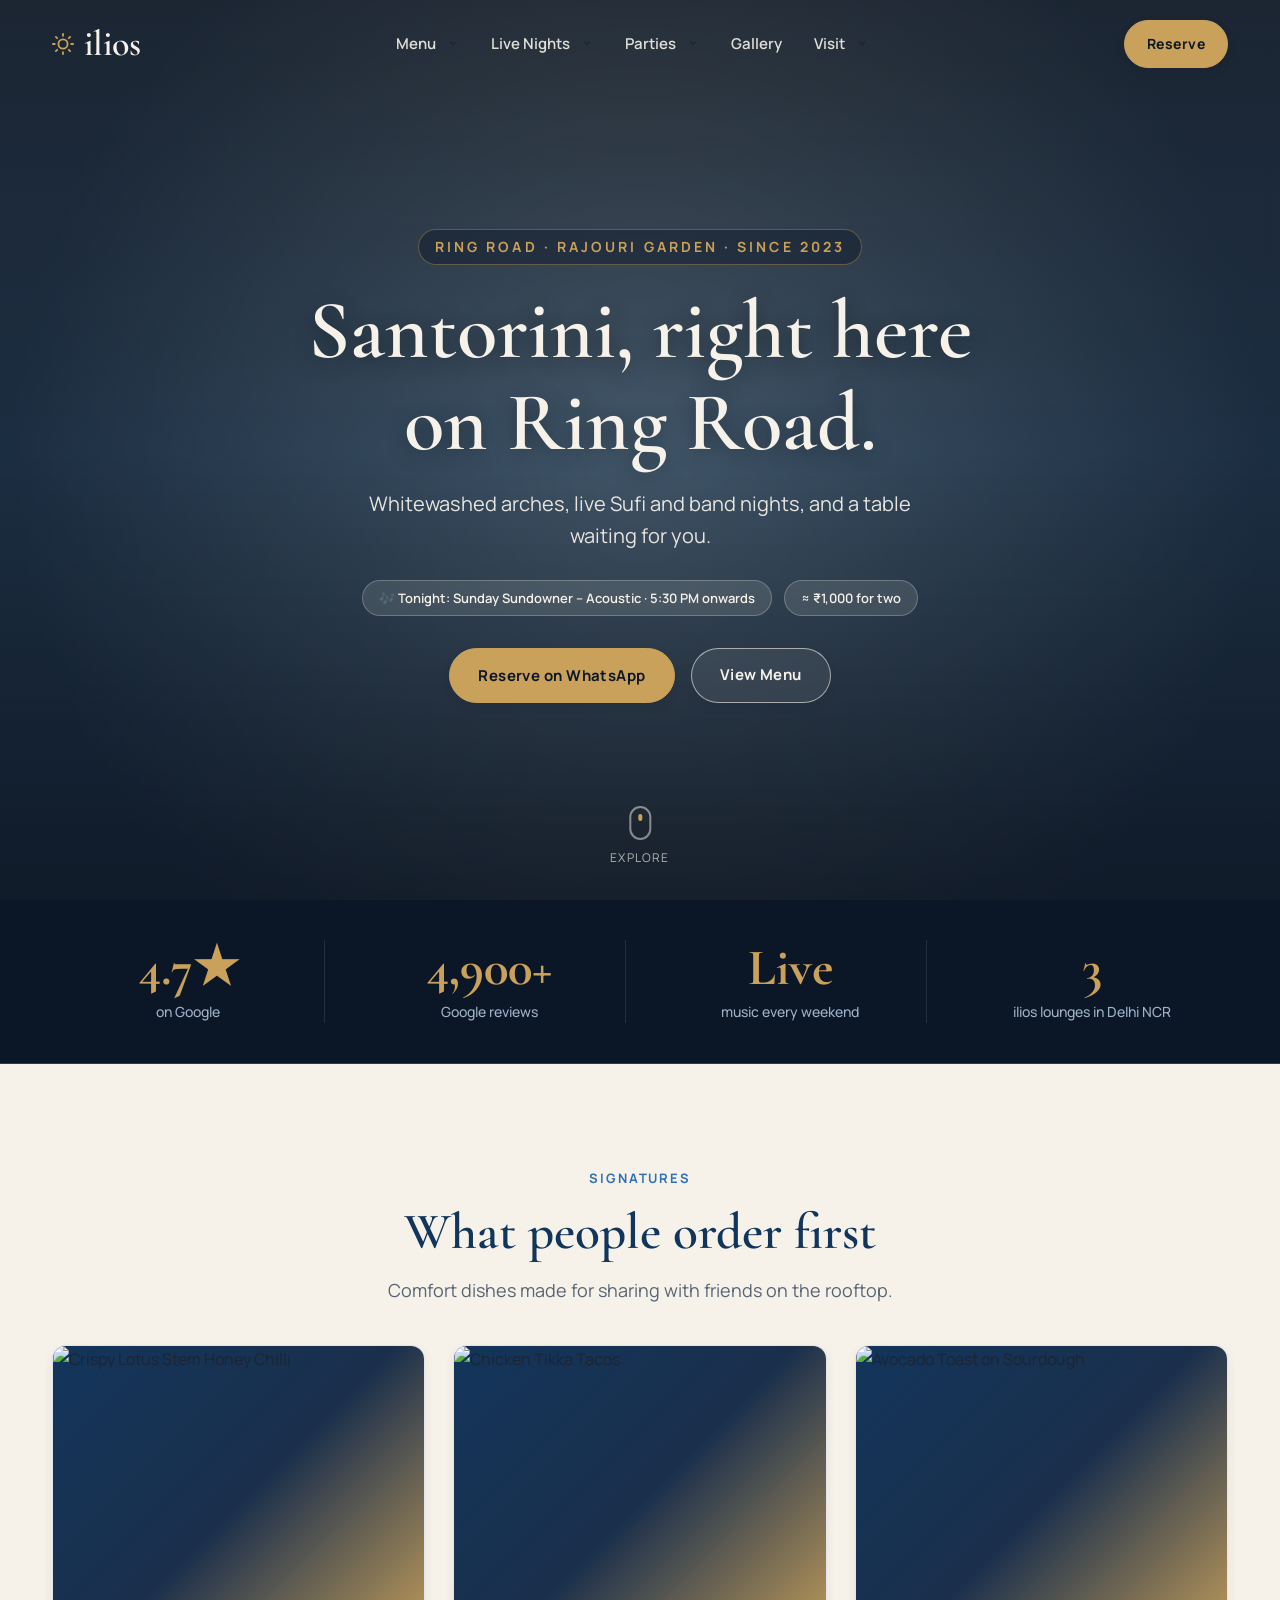
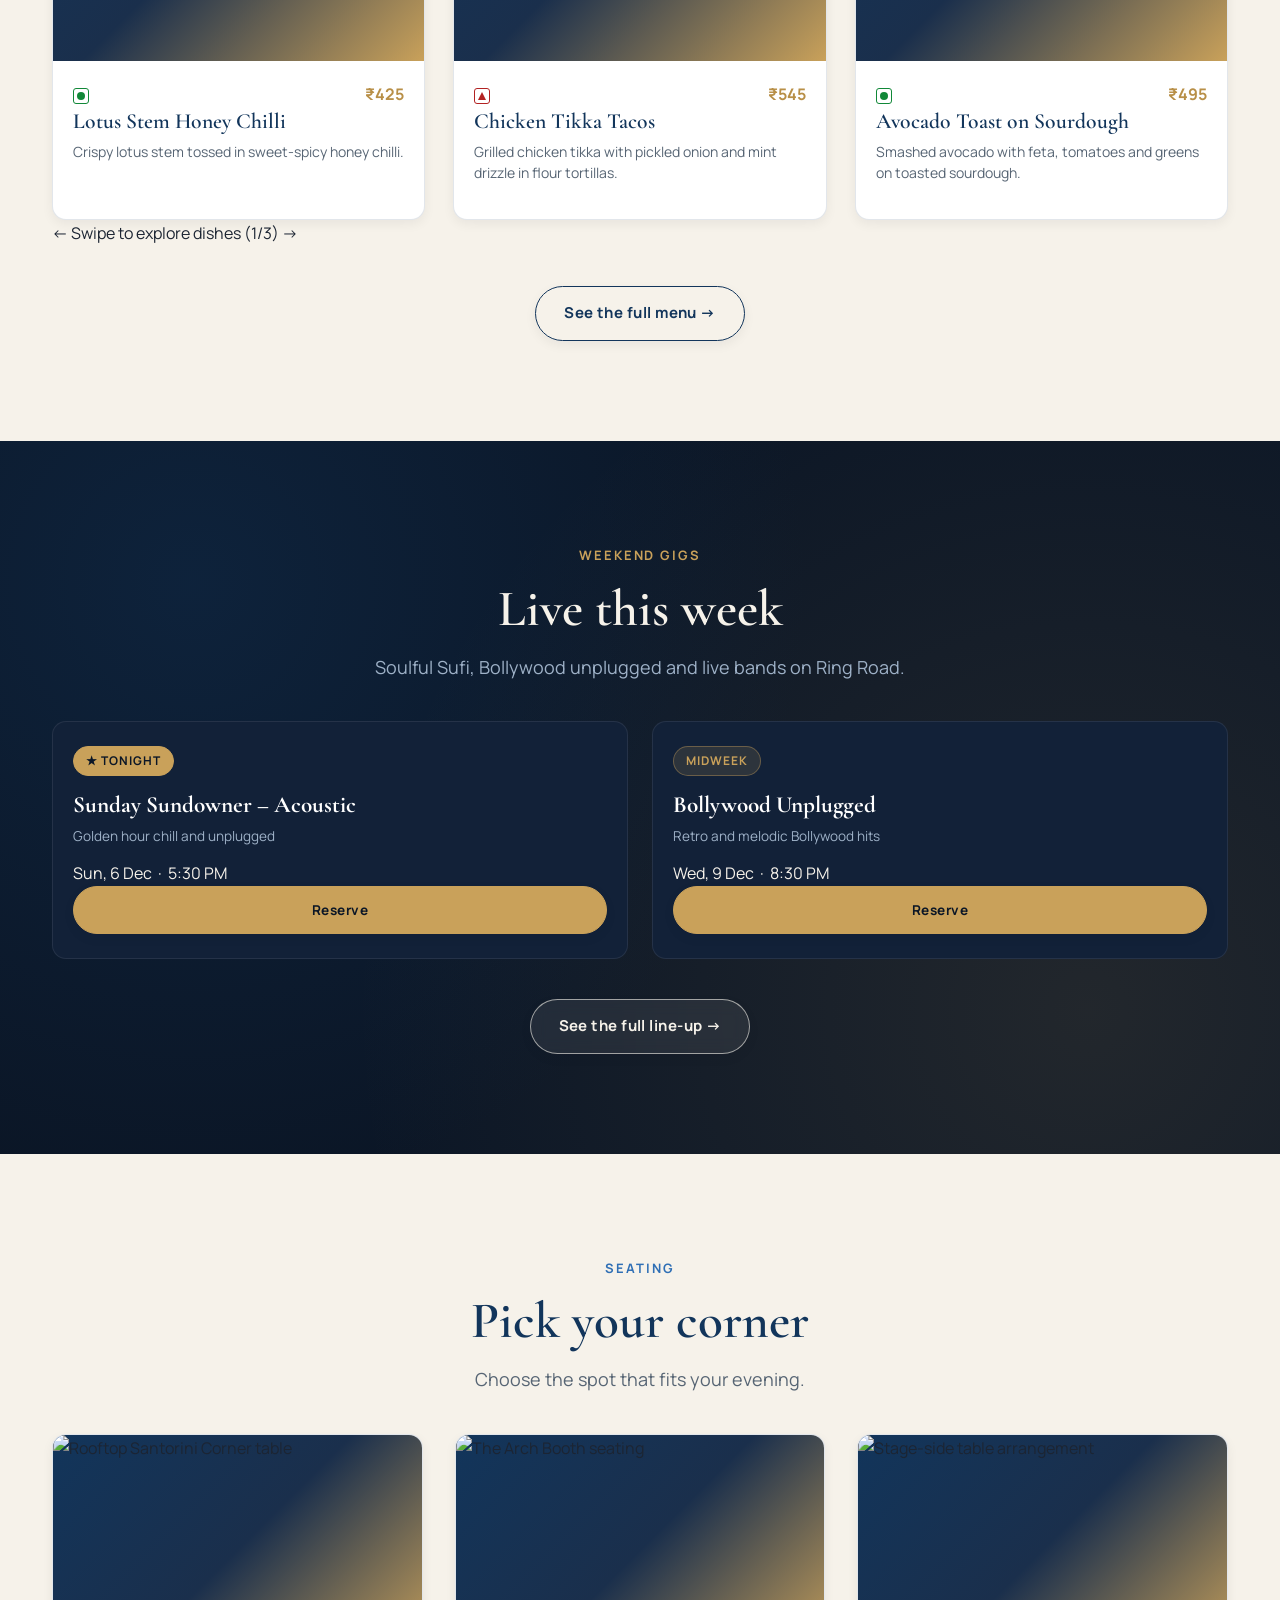
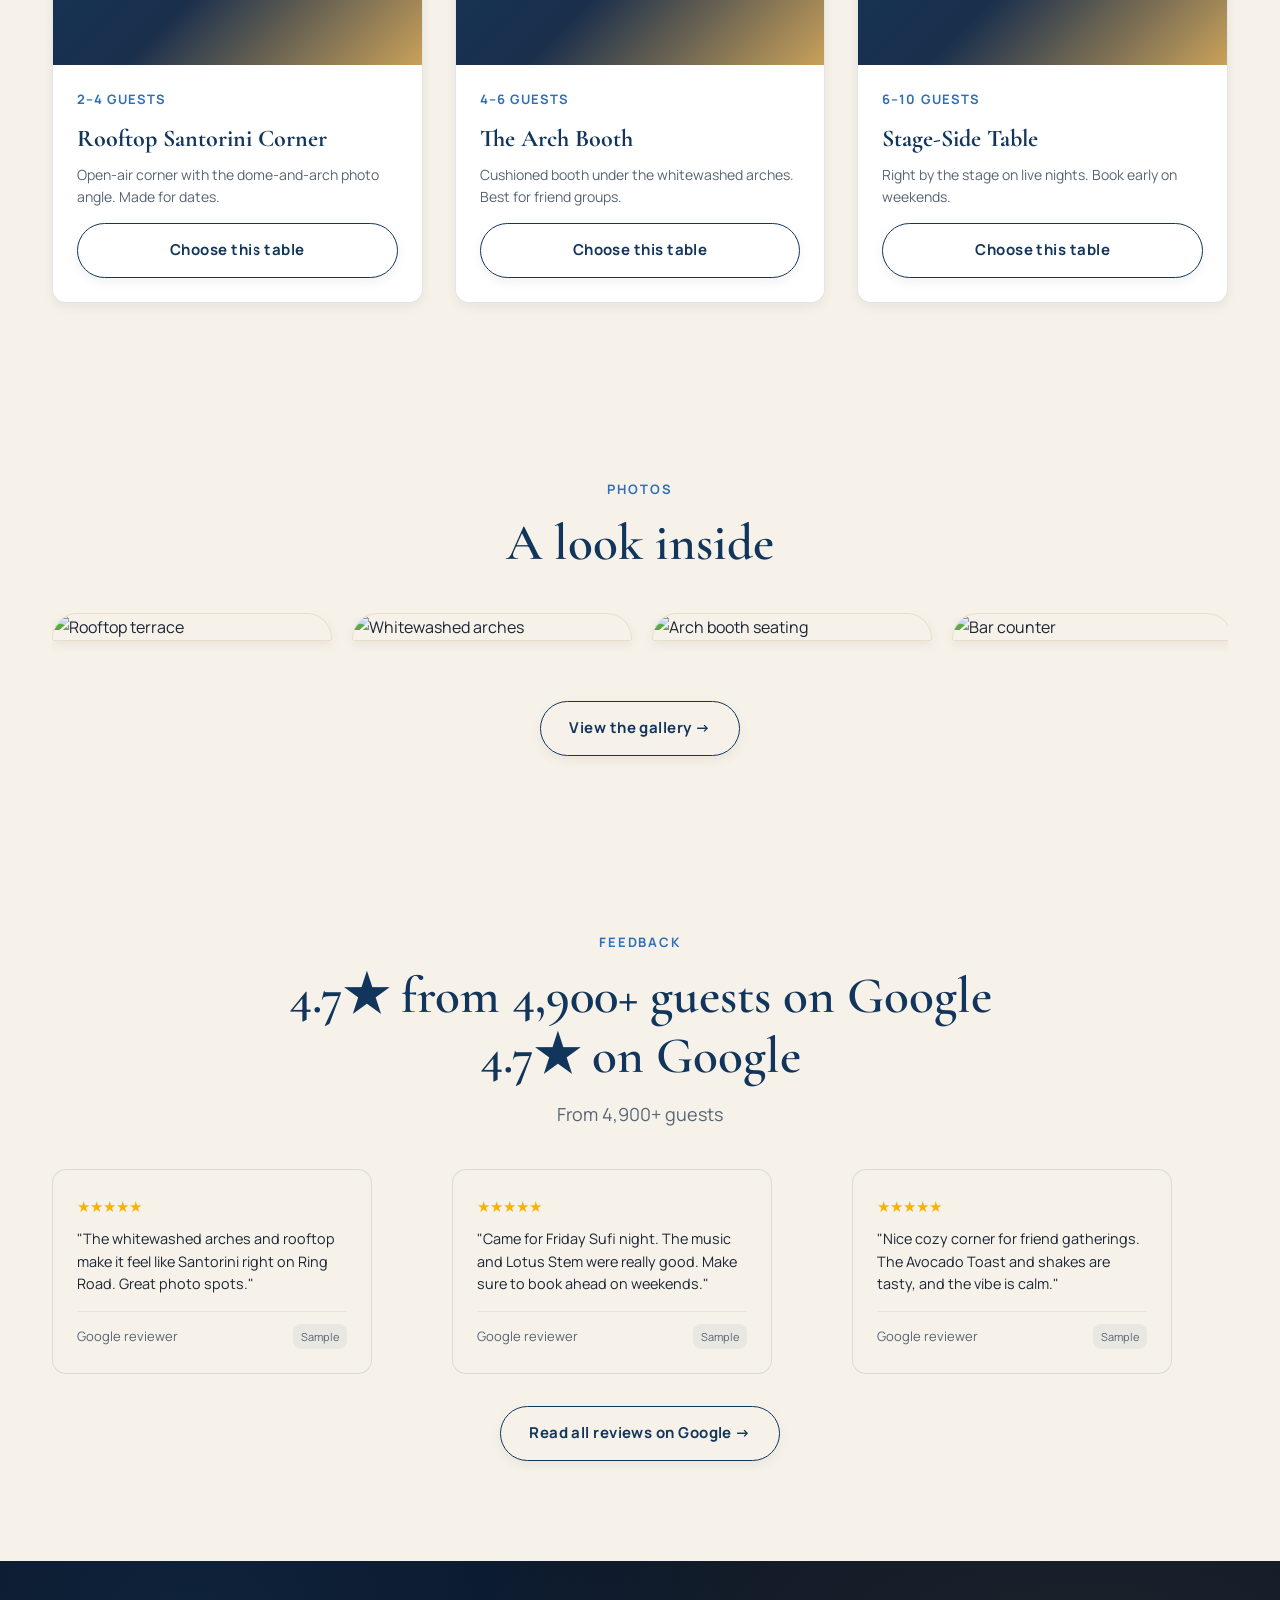
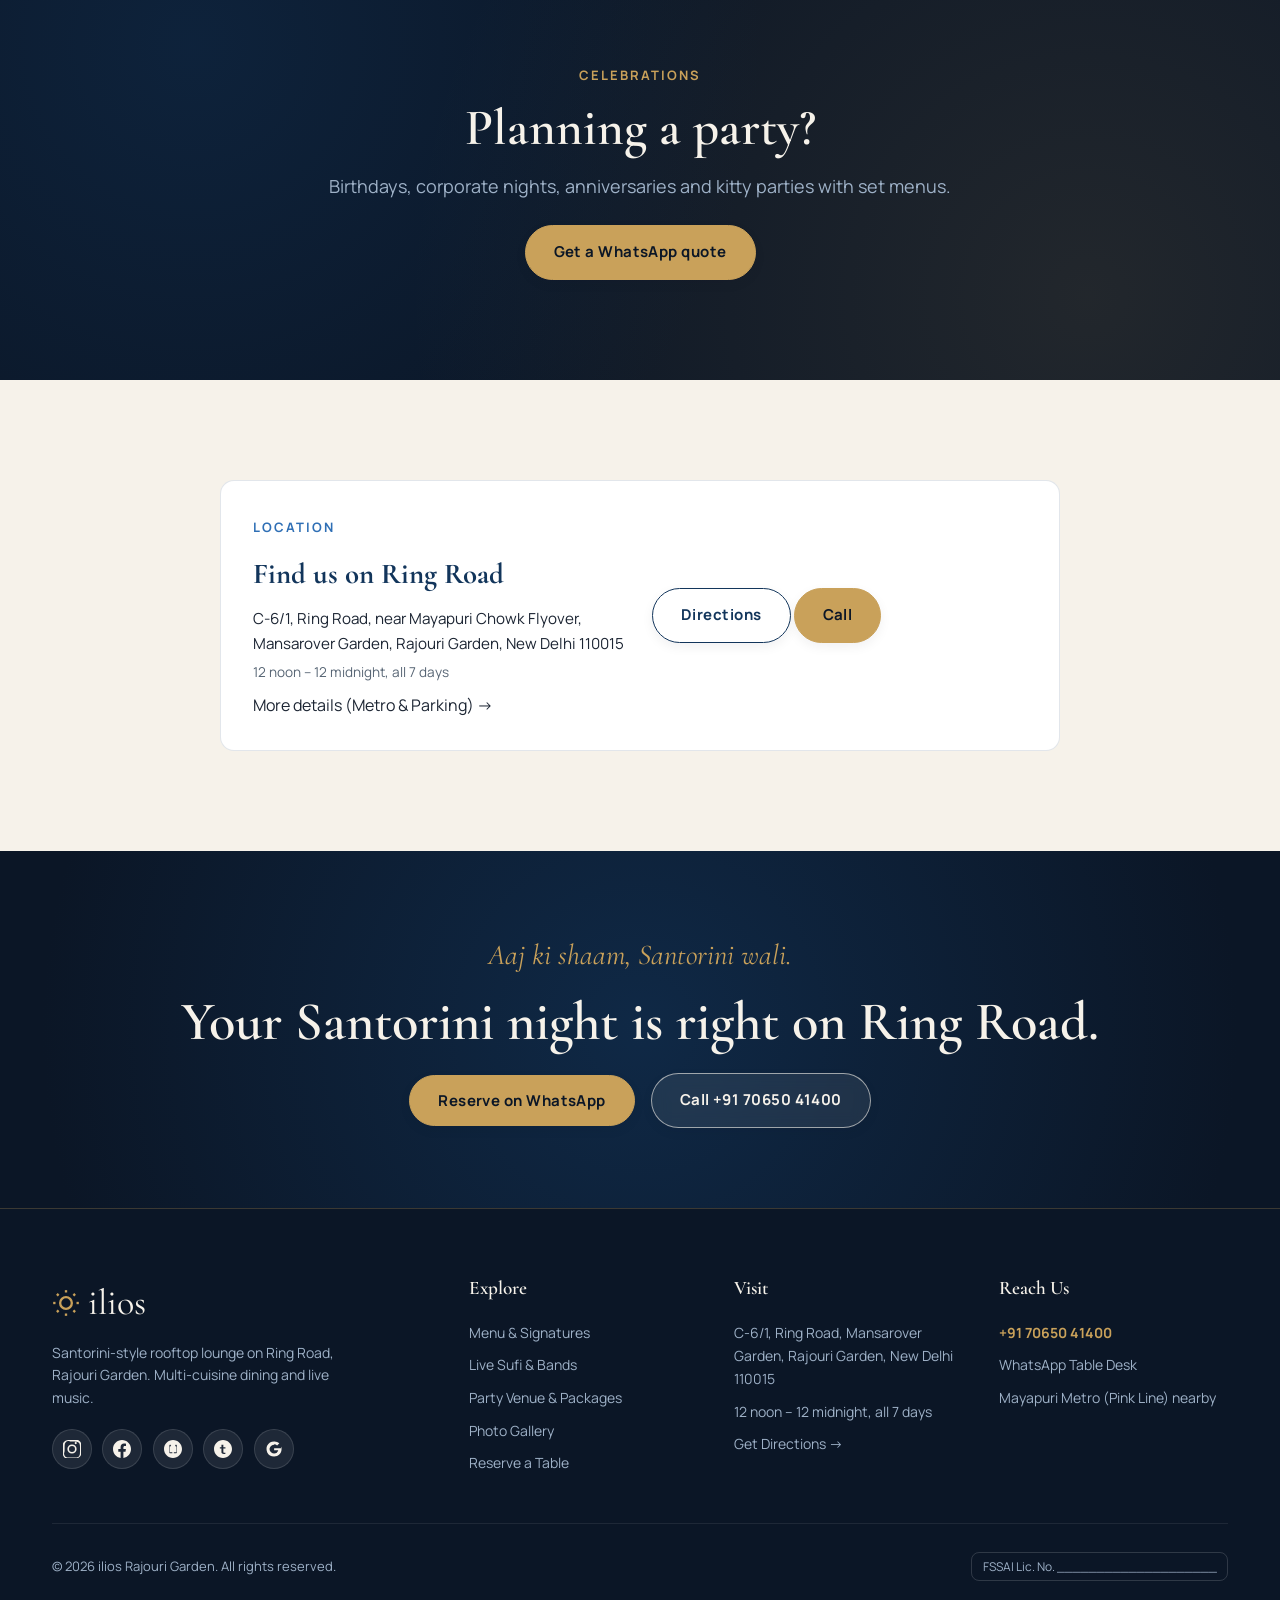
==== commit 7a866f6b: "fix(mobile): remove section height caps, eliminate footer overlap, polish swipe rows and forms" ====
--- a/index.html
+++ b/index.html
@@ -401,7 +401,7 @@
           <article class="dish-card card-hover reveal">
             <!-- REPLACE: Avocado Toast photo (800x1000) -->
             <div class="dish-img-box img-frame">
-              <img src="https://images.unsplash.com/photo-1541519227354-08fa5d50c44d?auto=format&fit=crop&w=600&q=80" 
+              <img src="https://images.unsplash.com/photo-1588137378633-dea1336ce1e2?auto=format&fit=crop&w=600&q=80" 
                    alt="Avocado Toast on Sourdough" width="600" height="480" loading="lazy">
             </div>
             <div class="dish-content">
@@ -561,7 +561,11 @@
       <div class="container">
         <div class="section-head reveal">
           <span class="eyebrow">Feedback</span>
-          <h2 class="section-title">4.7★ from 4,900+ guests on Google</h2>
+          <h2 class="section-title">
+            <span class="reviews-title-desktop">4.7★ from 4,900+ guests on Google</span>
+            <span class="reviews-title-mobile">4.7★ on Google</span>
+          </h2>
+          <p class="section-subtitle reviews-subtitle-mobile">From 4,900+ guests</p>
         </div>
 
         <div class="reviews-swipe-row" style="display:grid; grid-template-columns:repeat(auto-fit, minmax(280px, 1fr)); gap:1.5rem;">
@@ -641,7 +645,7 @@
             </div>
             <div class="visit-action-buttons">
               <a href="https://www.google.com/maps/dir/?api=1&destination=ilios+C-6/1+Ring+Rd+Mansarover+Garden+New+Delhi" target="_blank" rel="noopener noreferrer" class="btn btn-outline-aegean directions-link visit-btn-dir" data-source="home_visit">
-                Get Directions
+                Directions
               </a>
               <a href="tel:+917065041400" class="btn btn-primary visit-btn-call" data-source="home_visit">
                 Call
--- a/assets/styles.css
+++ b/assets/styles.css
@@ -634,7 +634,7 @@
 
 .site-nav--solid .menu-bar,
 .site-nav.scrolled .menu-bar {
-  background-color: var(--aegean);
+  background-color: var(--ink);
 }
 
 .menu-toggle.active .menu-bar:nth-child(1) {
@@ -2514,10 +2514,12 @@
     font-size: 18px !important;
   }
 
-  /* 3. STAT STRIP (2x2 grid, height <= 220px) */
+  /* 3. STAT STRIP */
   .stat-strip {
     padding: 24px 0 !important;
-    max-height: 220px !important;
+    height: auto !important;
+    max-height: none !important;
+    overflow: visible !important;
   }
   .stat-grid {
     display: grid !important;
@@ -2538,31 +2540,43 @@
     line-height: 1.3 !important;
   }
 
-  /* 4. SIGNATURE DISHES (Horizontal Swipe Row, height <= 560px) */
+  /* 4. SIGNATURE DISHES (Horizontal Swipe Row) */
   #dishes {
-    max-height: 560px !important;
-    overflow: hidden !important;
+    height: auto !important;
+    max-height: none !important;
+    overflow: visible !important;
+    padding: 44px 0 !important;
   }
   .dishes-grid {
     display: flex !important;
+    gap: 12px !important;
     overflow-x: auto !important;
+    overflow-y: visible !important;
     scroll-snap-type: x mandatory !important;
-    gap: 12px !important;
-    padding: 4px 20px 12px !important;
-    margin: 0 -20px !important;
+    padding-inline: 20px !important;
+    scroll-padding-inline: 20px !important;
+    margin-inline: -20px !important;
     -webkit-overflow-scrolling: touch !important;
     scrollbar-width: none !important;
   }
   .dishes-grid::-webkit-scrollbar {
     display: none !important;
   }
+  .dishes-grid::after {
+    content: '' !important;
+    flex: 0 0 8px !important;
+    width: 8px !important;
+    display: block !important;
+  }
   .dishes-grid .dish-card {
-    flex: 0 0 78% !important;
-    width: 78% !important;
+    flex: 0 0 80% !important;
+    max-width: 80% !important;
+    width: 80% !important;
     scroll-snap-align: start !important;
     margin: 0 !important;
     display: flex !important;
     flex-direction: column !important;
+    height: auto !important;
   }
   .dish-img-box {
     aspect-ratio: 4 / 3 !important;
@@ -2579,9 +2593,9 @@
   }
   .dish-header {
     display: flex !important;
-    align-items: center !important;
-    justify-content: space-between !important;
-    gap: 8px !important;
+    flex-direction: column !important;
+    align-items: flex-start !important;
+    gap: 4px !important;
     margin-bottom: 4px !important;
   }
   .dish-title-wrap {
@@ -2589,13 +2603,17 @@
     align-items: center !important;
     gap: 6px !important;
     min-width: 0 !important;
+    width: 100% !important;
   }
   .dish-title {
     font-size: 1.1rem !important;
     margin: 0 !important;
-    white-space: nowrap !important;
+    display: -webkit-box !important;
+    -webkit-line-clamp: 2 !important;
+    -webkit-box-orient: vertical !important;
     overflow: hidden !important;
-    text-overflow: ellipsis !important;
+    white-space: normal !important;
+    line-height: 1.3 !important;
   }
   .dish-price {
     font-size: 1rem !important;
@@ -2619,9 +2637,12 @@
     margin-top: 6px !important;
   }
 
-  /* 5. LIVE THIS WEEK (Compact List Rows <= 260px) */
+  /* 5. LIVE THIS WEEK */
   #live-music {
     padding: 44px 0 !important;
+    height: auto !important;
+    max-height: none !important;
+    overflow: visible !important;
   }
   #home-live-events,
   .live-events-grid {
@@ -2690,16 +2711,21 @@
     display: flex !important;
     align-items: center !important;
     gap: 6px !important;
+    width: 100% !important;
   }
   .event-title {
     font-size: 14px !important;
     font-weight: 700 !important;
     color: var(--chalk) !important;
-    white-space: nowrap !important;
+    display: -webkit-box !important;
+    -webkit-line-clamp: 2 !important;
+    -webkit-box-orient: vertical !important;
     overflow: hidden !important;
-    text-overflow: ellipsis !important;
+    white-space: normal !important;
     margin: 0 !important;
     font-family: var(--font-body) !important;
+    line-height: 1.25 !important;
+    flex: 1 !important;
   }
   .tonight-dot-badge {
     display: inline-flex !important;
@@ -2729,7 +2755,10 @@
     margin-top: 2px !important;
   }
   .event-time-sep {
-    color: rgba(201, 161, 90, 0.5) !important;
+    display: none !important;
+  }
+  .event-display-date {
+    display: none !important;
   }
   .event-cta-wrap {
     flex-shrink: 0 !important;
@@ -2744,31 +2773,43 @@
     border-radius: var(--radius-sm) !important;
   }
 
-  /* 6. PICK YOUR CORNER (Swipe Row <= 520px) */
+  /* 6. PICK YOUR CORNER (Swipe Row) */
   #tables {
-    max-height: 520px !important;
-    overflow: hidden !important;
+    height: auto !important;
+    max-height: none !important;
+    overflow: visible !important;
+    padding: 44px 0 !important;
   }
   .vip-tables-grid {
     display: flex !important;
+    gap: 12px !important;
     overflow-x: auto !important;
+    overflow-y: visible !important;
     scroll-snap-type: x mandatory !important;
-    gap: 12px !important;
-    padding: 4px 20px 12px !important;
-    margin: 0 -20px !important;
+    padding-inline: 20px !important;
+    scroll-padding-inline: 20px !important;
+    margin-inline: -20px !important;
     -webkit-overflow-scrolling: touch !important;
     scrollbar-width: none !important;
   }
   .vip-tables-grid::-webkit-scrollbar {
     display: none !important;
   }
+  .vip-tables-grid::after {
+    content: '' !important;
+    flex: 0 0 8px !important;
+    width: 8px !important;
+    display: block !important;
+  }
   .vip-tables-grid .table-card {
-    flex: 0 0 78% !important;
-    width: 78% !important;
+    flex: 0 0 80% !important;
+    max-width: 80% !important;
+    width: 80% !important;
     scroll-snap-align: start !important;
     margin: 0 !important;
     display: flex !important;
     flex-direction: column !important;
+    height: auto !important;
   }
   .table-img-box {
     aspect-ratio: 16 / 10 !important;
@@ -2790,6 +2831,11 @@
   .table-type-title {
     font-size: 1.15rem !important;
     margin-bottom: 4px !important;
+    display: -webkit-box !important;
+    -webkit-line-clamp: 2 !important;
+    -webkit-box-orient: vertical !important;
+    overflow: hidden !important;
+    white-space: normal !important;
   }
   .table-desc {
     display: -webkit-box !important;
@@ -2808,27 +2854,38 @@
     font-size: 14px !important;
   }
 
-  /* 7. GALLERY STRIP (4-photo Swipe Row <= 420px) */
+  /* 7. GALLERY STRIP (4-photo Swipe Row) */
   #gallery-strip {
-    max-height: 420px !important;
-    overflow: hidden !important;
+    height: auto !important;
+    max-height: none !important;
+    overflow: visible !important;
+    padding: 44px 0 !important;
   }
   .gallery-strip-row {
     display: flex !important;
+    gap: 12px !important;
     overflow-x: auto !important;
+    overflow-y: visible !important;
     scroll-snap-type: x mandatory !important;
-    gap: 12px !important;
-    padding: 4px 20px 12px !important;
-    margin: 0 -20px !important;
+    padding-inline: 20px !important;
+    scroll-padding-inline: 20px !important;
+    margin-inline: -20px !important;
     -webkit-overflow-scrolling: touch !important;
     scrollbar-width: none !important;
   }
   .gallery-strip-row::-webkit-scrollbar {
     display: none !important;
   }
+  .gallery-strip-row::after {
+    content: '' !important;
+    flex: 0 0 8px !important;
+    width: 8px !important;
+    display: block !important;
+  }
   .gallery-strip-row .gallery-item {
-    flex: 0 0 70% !important;
-    width: 70% !important;
+    flex: 0 0 80% !important;
+    max-width: 80% !important;
+    width: 80% !important;
     scroll-snap-align: start !important;
     aspect-ratio: 4 / 5 !important;
     height: auto !important;
@@ -2841,37 +2898,61 @@
     object-fit: cover !important;
   }
 
-  /* 8. REVIEWS (Swipe Row <= 380px) */
+  /* 8. REVIEWS (Swipe Row) */
   #reviews {
-    max-height: 380px !important;
-    overflow: hidden !important;
+    height: auto !important;
+    max-height: none !important;
+    overflow: visible !important;
+    padding: 44px 0 !important;
+  }
+  .reviews-title-desktop {
+    display: none !important;
+  }
+  .reviews-title-mobile {
+    display: block !important;
+  }
+  .reviews-subtitle-mobile {
+    display: block !important;
+    font-size: 14px !important;
+    color: var(--text-muted) !important;
+    margin-top: 2px !important;
   }
   .reviews-swipe-row {
     display: flex !important;
+    gap: 12px !important;
     overflow-x: auto !important;
+    overflow-y: visible !important;
     scroll-snap-type: x mandatory !important;
-    gap: 12px !important;
-    padding: 4px 20px 12px !important;
-    margin: 0 -20px !important;
+    padding-inline: 20px !important;
+    scroll-padding-inline: 20px !important;
+    margin-inline: -20px !important;
     -webkit-overflow-scrolling: touch !important;
     scrollbar-width: none !important;
   }
   .reviews-swipe-row::-webkit-scrollbar {
     display: none !important;
   }
+  .reviews-swipe-row::after {
+    content: '' !important;
+    flex: 0 0 8px !important;
+    width: 8px !important;
+    display: block !important;
+  }
   .reviews-swipe-row .review-card {
-    flex: 0 0 85% !important;
-    width: 85% !important;
+    flex: 0 0 80% !important;
+    max-width: 80% !important;
+    width: 80% !important;
     scroll-snap-align: start !important;
     margin: 0 !important;
     padding: 16px 14px !important;
     display: flex !important;
     flex-direction: column !important;
     justify-content: space-between !important;
+    height: auto !important;
   }
   .review-text {
     display: -webkit-box !important;
-    -webkit-line-clamp: 4 !important;
+    -webkit-line-clamp: 2 !important;
     -webkit-box-orient: vertical !important;
     overflow: hidden !important;
     font-size: 14px !important;
@@ -2895,10 +2976,12 @@
     margin-top: 10px !important;
   }
 
-  /* 9. PARTY BANNER (<= 300px) */
+  /* 9. PARTY BANNER */
   #parties-teaser {
-    max-height: 300px !important;
-    padding: 40px 0 !important;
+    height: auto !important;
+    max-height: none !important;
+    overflow: visible !important;
+    padding: 44px 0 !important;
   }
   .party-teaser-btn {
     width: 100% !important;
@@ -2911,13 +2994,20 @@
     justify-content: center !important;
   }
 
-  /* 10. VISIT / FIND US (<= 320px) */
+  /* 10. VISIT / FIND US */
   #visit-teaser {
-    max-height: 320px !important;
-    padding: 40px 0 !important;
+    height: auto !important;
+    max-height: none !important;
+    overflow: visible !important;
+    padding: 44px 0 0 0 !important;
+    margin-bottom: 48px !important;
   }
   .visit-card {
     padding: 20px 16px !important;
+    margin: 0 auto !important;
+    position: static !important;
+    transform: none !important;
+    box-sizing: border-box !important;
   }
   .visit-address {
     font-size: 14px !important;
@@ -2943,7 +3033,7 @@
   .visit-action-buttons {
     display: grid !important;
     grid-template-columns: 1fr 1fr !important;
-    gap: 8px !important;
+    gap: 10px !important;
     width: 100% !important;
   }
   .visit-btn-dir, .visit-btn-call {
@@ -2955,6 +3045,7 @@
     display: flex !important;
     align-items: center !important;
     justify-content: center !important;
+    white-space: nowrap !important;
   }
 
   /* 11. CLOSING CTA BAND (Hidden on Home mobile) */
@@ -2962,10 +3053,15 @@
     display: none !important;
   }
 
-  /* 12. FOOTER (<= 520px) */
+  /* 12. FOOTER (Dark ink down to bottom, full legibility, >=44px touch targets) */
   .site-footer {
-    padding: 36px 0 20px !important;
-    max-height: 520px !important;
+    height: auto !important;
+    max-height: none !important;
+    overflow: visible !important;
+    background-color: var(--ink) !important;
+    color: rgba(255, 255, 255, 0.6) !important;
+    padding-top: 40px !important;
+    padding-bottom: calc(72px + env(safe-area-inset-bottom, 0px)) !important;
   }
   .footer-top-grid {
     display: flex !important;
@@ -2975,11 +3071,13 @@
   .footer-brand-title {
     font-size: 1.5rem !important;
     margin-bottom: 2px !important;
+    color: var(--chalk) !important;
   }
   .footer-desc {
     font-size: 13px !important;
     line-height: 1.4 !important;
     margin-bottom: 8px !important;
+    color: rgba(255, 255, 255, 0.6) !important;
   }
   .footer-social-row {
     gap: 8px !important;
@@ -2988,31 +3086,55 @@
   .footer-explore-grid {
     display: grid !important;
     grid-template-columns: 1fr 1fr !important;
-    gap: 6px 10px !important;
+    gap: 4px 10px !important;
     list-style: none !important;
     padding: 0 !important;
     margin: 0 !important;
   }
-  .footer-explore-grid a {
+  .site-footer a,
+  .footer-explore-grid a,
+  .footer-links-list a {
     display: flex !important;
     align-items: center !important;
     min-height: 44px !important;
     font-size: 14px !important;
-    color: var(--text-light-muted) !important;
+    color: rgba(255, 255, 255, 0.85) !important;
+    text-decoration: none !important;
+  }
+  .site-footer a:hover,
+  .footer-explore-grid a:hover,
+  .footer-links-list a:hover {
+    color: var(--sun) !important;
+  }
+  .footer-links-list {
+    list-style: none !important;
+    padding: 0 !important;
+    margin: 0 !important;
+    display: flex !important;
+    flex-direction: column !important;
+    gap: 2px !important;
+  }
+  .footer-links-list li {
+    color: rgba(255, 255, 255, 0.6) !important;
+    font-size: 13px !important;
+    line-height: 1.4 !important;
   }
   .footer-contact-compact {
     font-size: 13px !important;
     line-height: 1.4 !important;
-    color: var(--text-light-muted) !important;
+    color: rgba(255, 255, 255, 0.6) !important;
   }
   .footer-bottom {
     padding-top: 14px !important;
     font-size: 12px !important;
     gap: 4px !important;
     text-align: center !important;
+    color: rgba(255, 255, 255, 0.6) !important;
+    border-top: 1px solid rgba(255, 255, 255, 0.12) !important;
   }
   .fssai-box {
     font-size: 12px !important;
+    color: rgba(255, 255, 255, 0.6) !important;
   }
 
   /* 13. INNER PAGES BANNER (32svh, min 220px, H1 + breadcrumb only) */
@@ -3039,7 +3161,31 @@
   }
 
   /* 14. FORMS (/reserve and /parties) */
+  .form-box {
+    width: 100% !important;
+    max-width: 100% !important;
+    box-sizing: border-box !important;
+    overflow: hidden !important;
+    padding: 1.5rem 1rem !important;
+  }
+  .booking-form-grid {
+    display: grid !important;
+    grid-template-columns: minmax(0, 1fr) !important;
+    width: 100% !important;
+    box-sizing: border-box !important;
+  }
+  .form-group {
+    width: 100% !important;
+    min-width: 0 !important;
+    max-width: 100% !important;
+    box-sizing: border-box !important;
+    margin-bottom: 12px !important;
+  }
   .form-control {
+    width: 100% !important;
+    min-width: 0 !important;
+    max-width: 100% !important;
+    box-sizing: border-box !important;
     min-height: 48px !important;
     height: 48px !important;
     font-size: 16px !important;
@@ -3052,13 +3198,19 @@
     margin-bottom: 4px !important;
     display: block !important;
   }
-  .form-group {
-    margin-bottom: 12px !important;
-  }
   .form-row-datetime {
-    display: flex !important;
-    flex-direction: column !important;
+    display: grid !important;
+    grid-template-columns: minmax(0, 1fr) !important;
     gap: 12px !important;
+    width: 100% !important;
+    box-sizing: border-box !important;
+  }
+  .chosen-date-display {
+    font-size: 13px !important;
+    font-weight: 600 !important;
+    color: var(--dome) !important;
+    margin-top: 4px !important;
+    display: block !important;
   }
   .form-submit-btn {
     width: 100% !important;
@@ -3076,11 +3228,16 @@
   /* Choice Chips inside Form (/reserve) */
   .table-choice-chips {
     display: grid !important;
-    grid-template-columns: 1fr 1fr !important;
+    grid-template-columns: repeat(2, minmax(0, 1fr)) !important;
     gap: 8px !important;
     margin-top: 6px !important;
+    width: 100% !important;
+    box-sizing: border-box !important;
   }
   .table-choice-chip {
+    width: 100% !important;
+    min-width: 0 !important;
+    box-sizing: border-box !important;
     min-height: 64px !important;
     padding: 6px 8px !important;
     border: 1.5px solid var(--border-subtle) !important;
@@ -3098,8 +3255,8 @@
     box-shadow: 0 2px 8px rgba(201, 161, 90, 0.2) !important;
   }
   .chip-thumb {
-    width: 56px !important;
-    height: 56px !important;
+    width: 48px !important;
+    height: 48px !important;
     border-radius: 6px !important;
     object-fit: cover !important;
     flex-shrink: 0 !important;
@@ -3109,28 +3266,30 @@
     align-items: center !important;
     justify-content: center !important;
     background: rgba(201, 161, 90, 0.15) !important;
-    font-size: 24px !important;
+    font-size: 22px !important;
   }
   .chip-info {
     min-width: 0 !important;
-    flex: 1 !important;
+    flex: 1 1 0% !important;
+    overflow: hidden !important;
   }
   .chip-name {
     display: block !important;
     font-size: 13px !important;
     font-weight: 700 !important;
     color: var(--aegean) !important;
-    white-space: nowrap !important;
-    overflow: hidden !important;
-    text-overflow: ellipsis !important;
+    white-space: normal !important;
+    word-break: break-word !important;
+    line-height: 1.25 !important;
   }
   .chip-sub {
     display: block !important;
     font-size: 11px !important;
     color: var(--text-muted) !important;
-    white-space: nowrap !important;
-    overflow: hidden !important;
-    text-overflow: ellipsis !important;
+    white-space: normal !important;
+    word-break: break-word !important;
+    line-height: 1.2 !important;
+    margin-top: 2px !important;
   }
 
   /* Parties Quick Facts swipe pills (/parties) */
@@ -3237,7 +3396,7 @@
 @media (min-width: 375px) and (max-width: 767px) {
   .form-row-datetime {
     display: grid !important;
-    grid-template-columns: 1fr 1fr !important;
+    grid-template-columns: repeat(2, minmax(0, 1fr)) !important;
     gap: 10px !important;
   }
 }
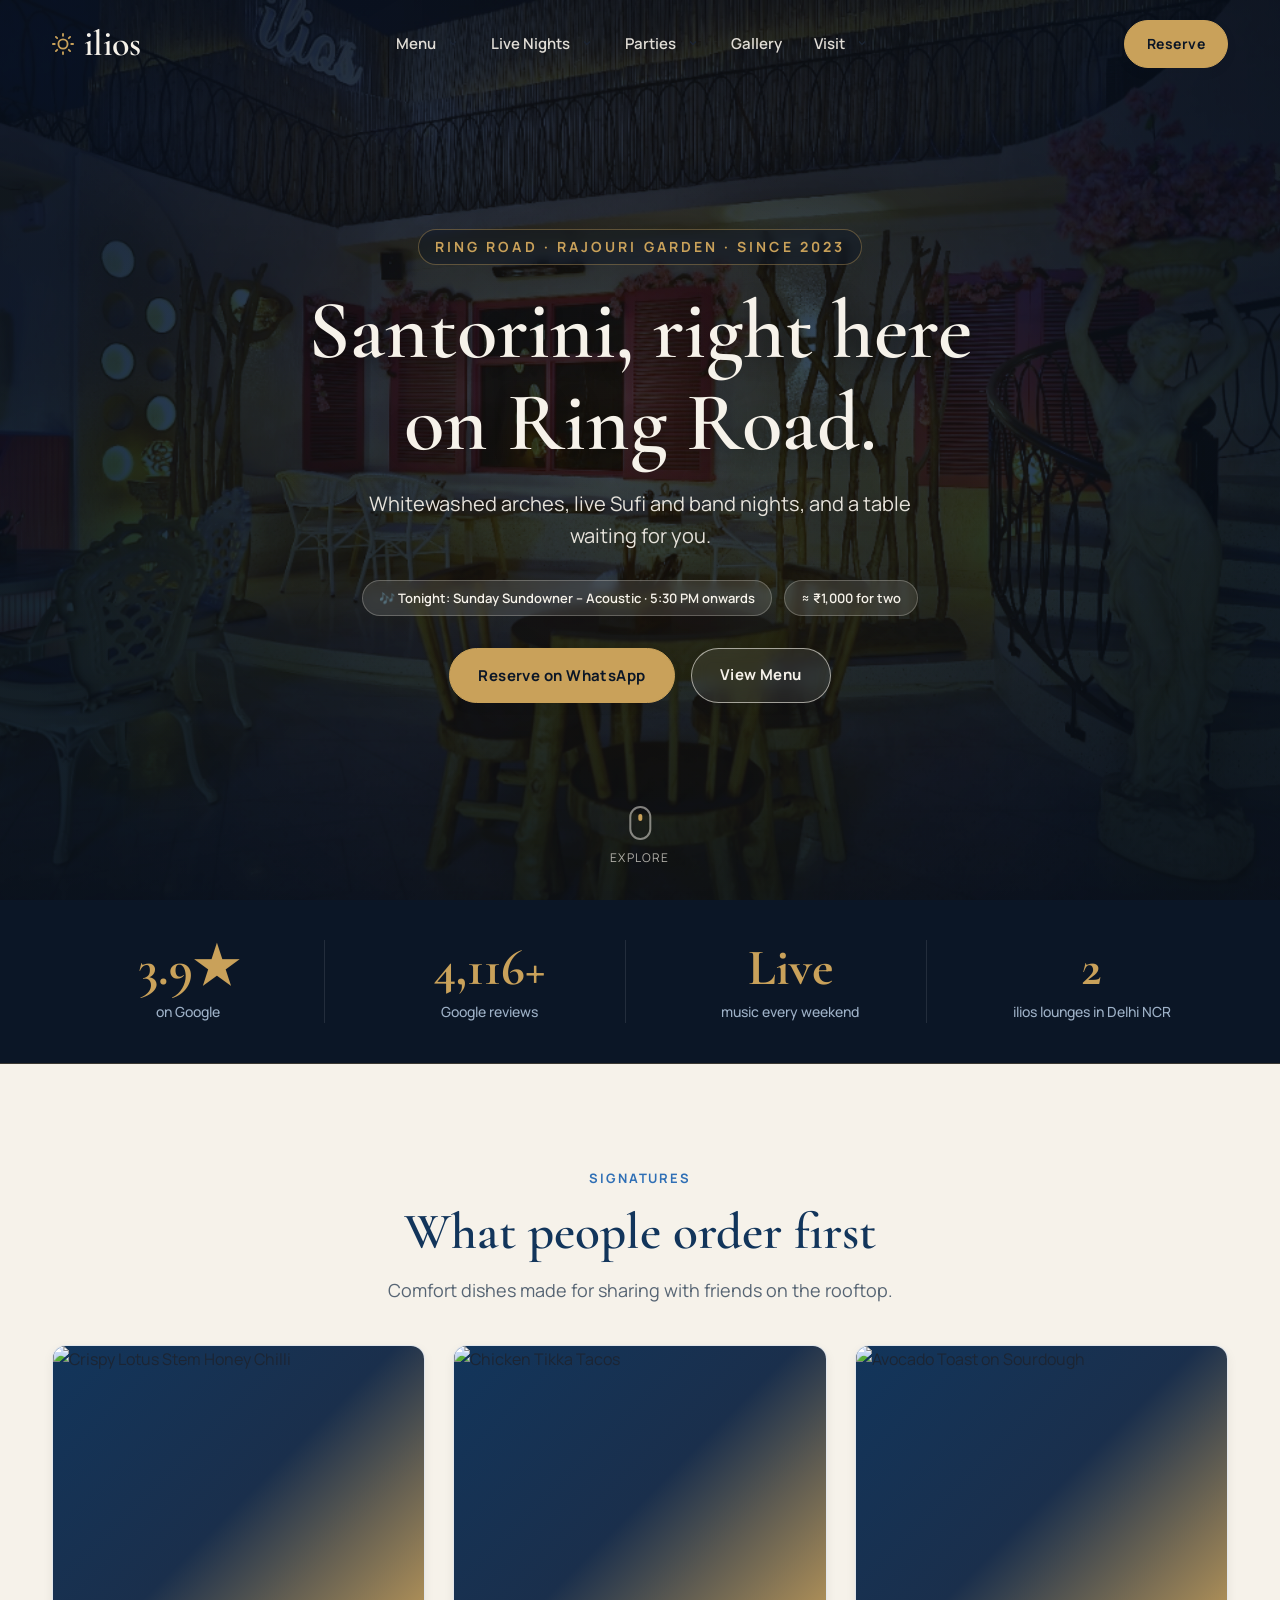
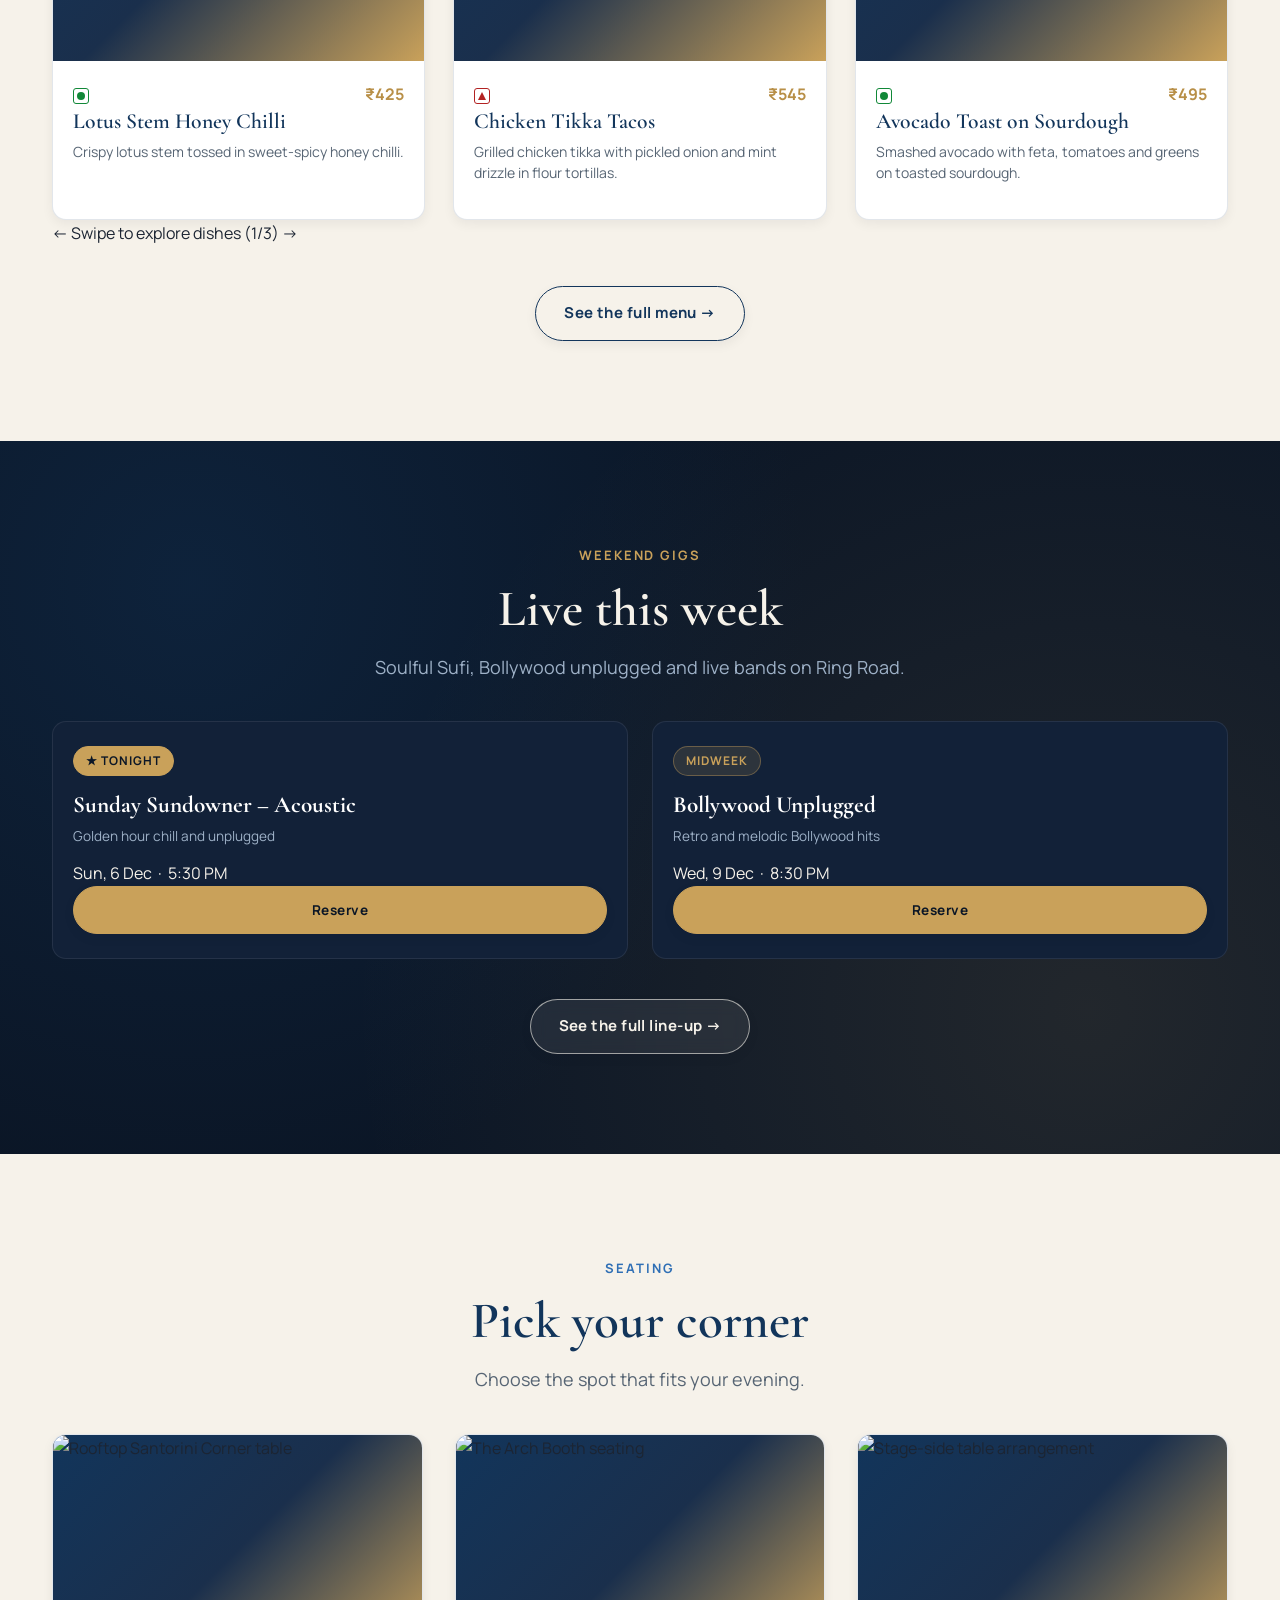
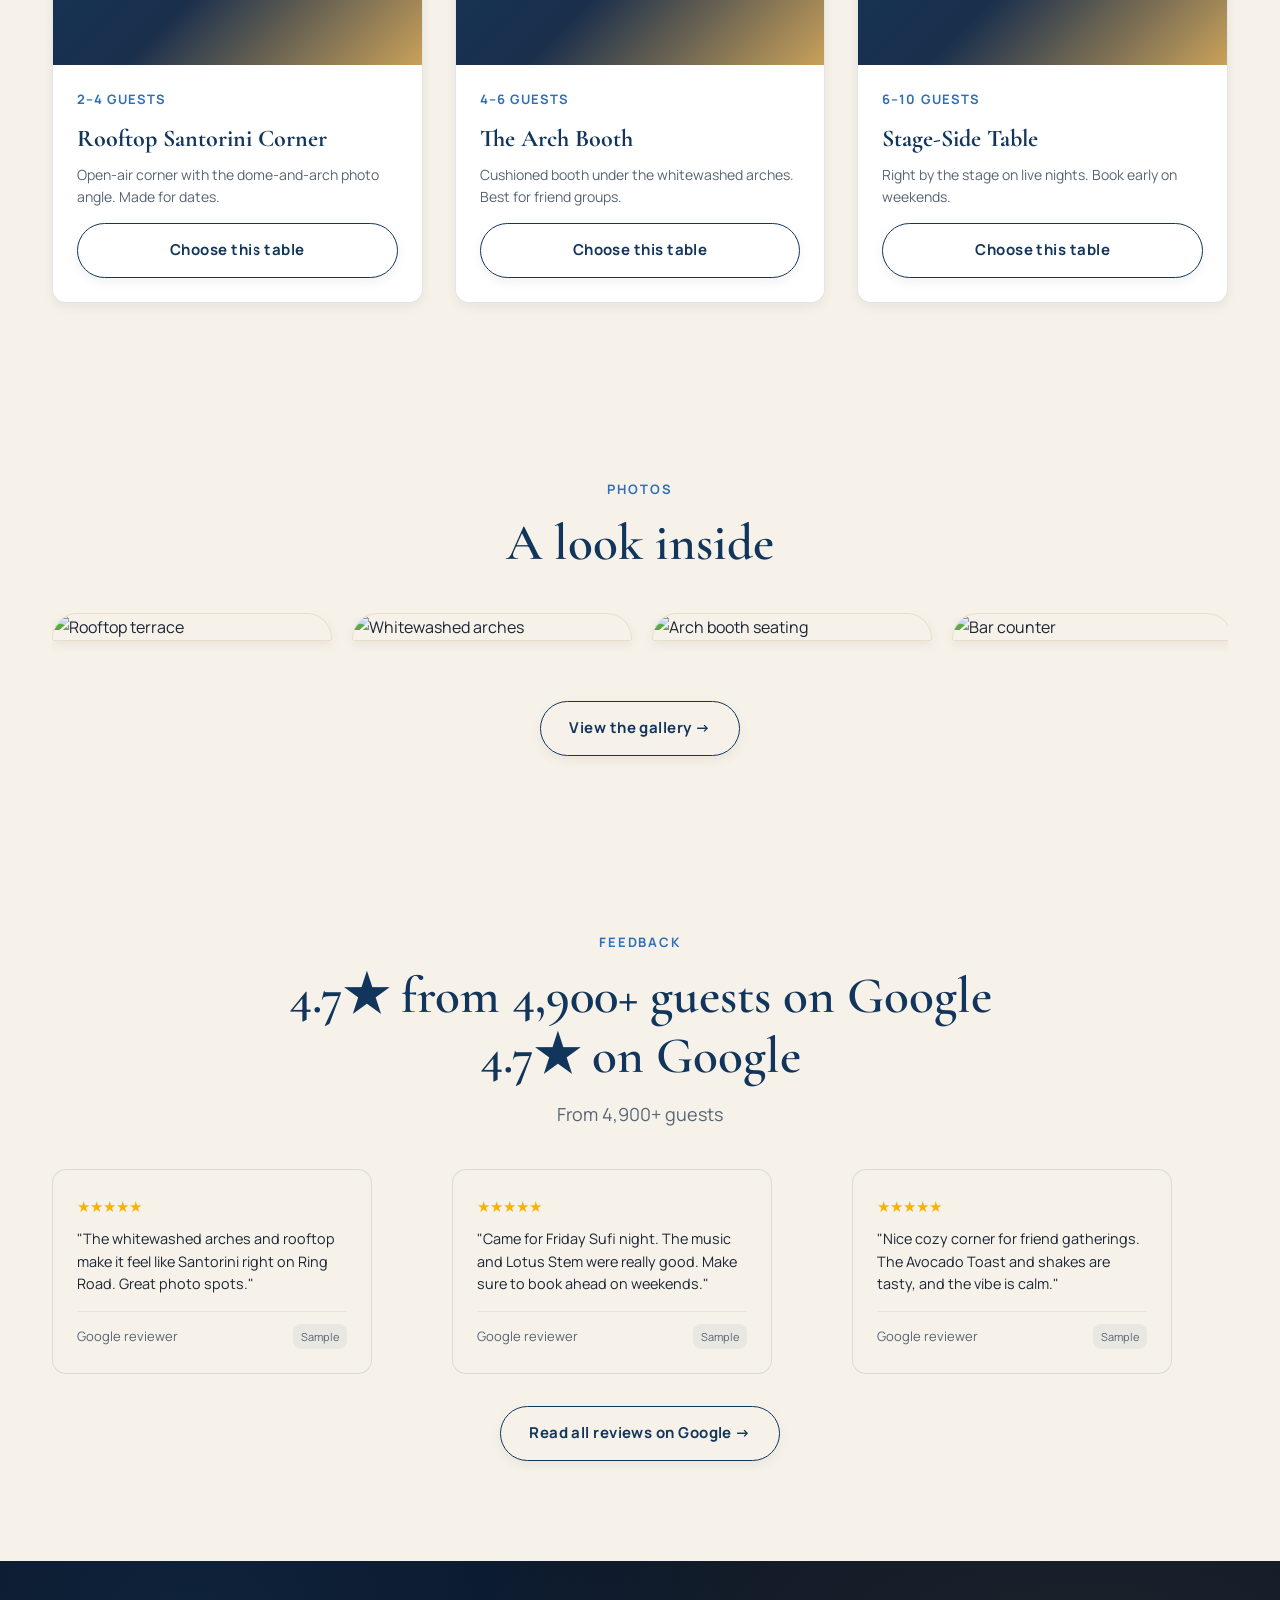
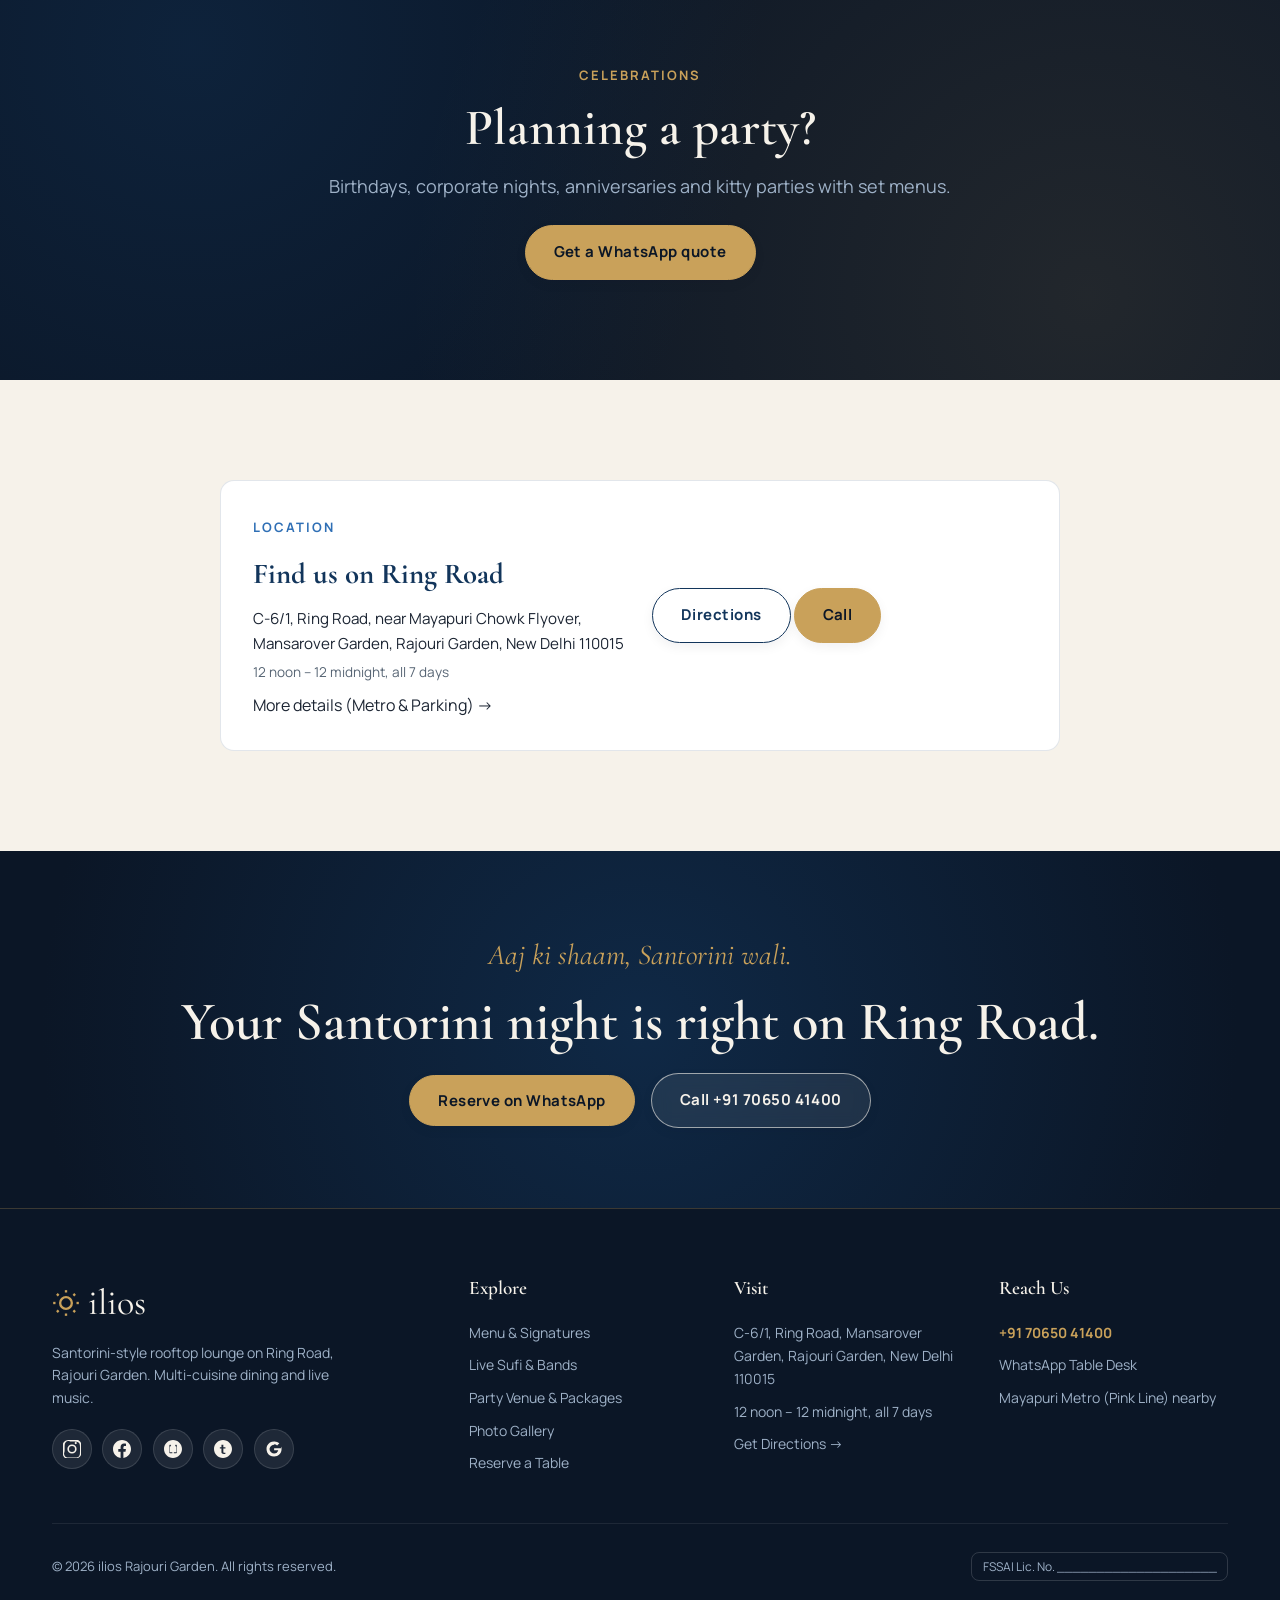
==== commit b766a84f: "feat(hero): update hero background with authentic ilios lounge and rooftop photo" ====
--- a/index.html
+++ b/index.html
@@ -274,15 +274,15 @@
   <main id="main">
     <!-- 4.1 HERO (Strict Rules Compliant) -->
     <section class="hero-section" id="hero" aria-label="Welcome to ilios">
-      <!-- REPLACE: Hero photo with real ilios rooftop photo (1920x1080) -->
+      <!-- Real ilios rooftop & dining lounge photo -->
       <div class="hero-bg-wrapper">
-        <img src="https://images.unsplash.com/photo-1570077188670-e3a8d69ac5ff?auto=format&fit=crop&w=1400&q=80" 
-             alt="Whitewashed rooftop lounge inspired by Santorini" 
+        <img src="/assets/images/hero-real-ilios.jpg" 
+             alt="ilios Greek rooftop lounge with whitewashed arches and outdoor seating in Rajouri Garden" 
              class="hero-bg-img" 
              width="1400" 
              height="900" 
              loading="eager"
-             onerror="this.style.display='none';">
+             onerror="this.src='https://images.unsplash.com/photo-1570077188670-e3a8d69ac5ff?auto=format&fit=crop&w=1400&q=80';">
       </div>
       <div class="hero-overlay"></div>
       <div class="hero-overlay-tint"></div>
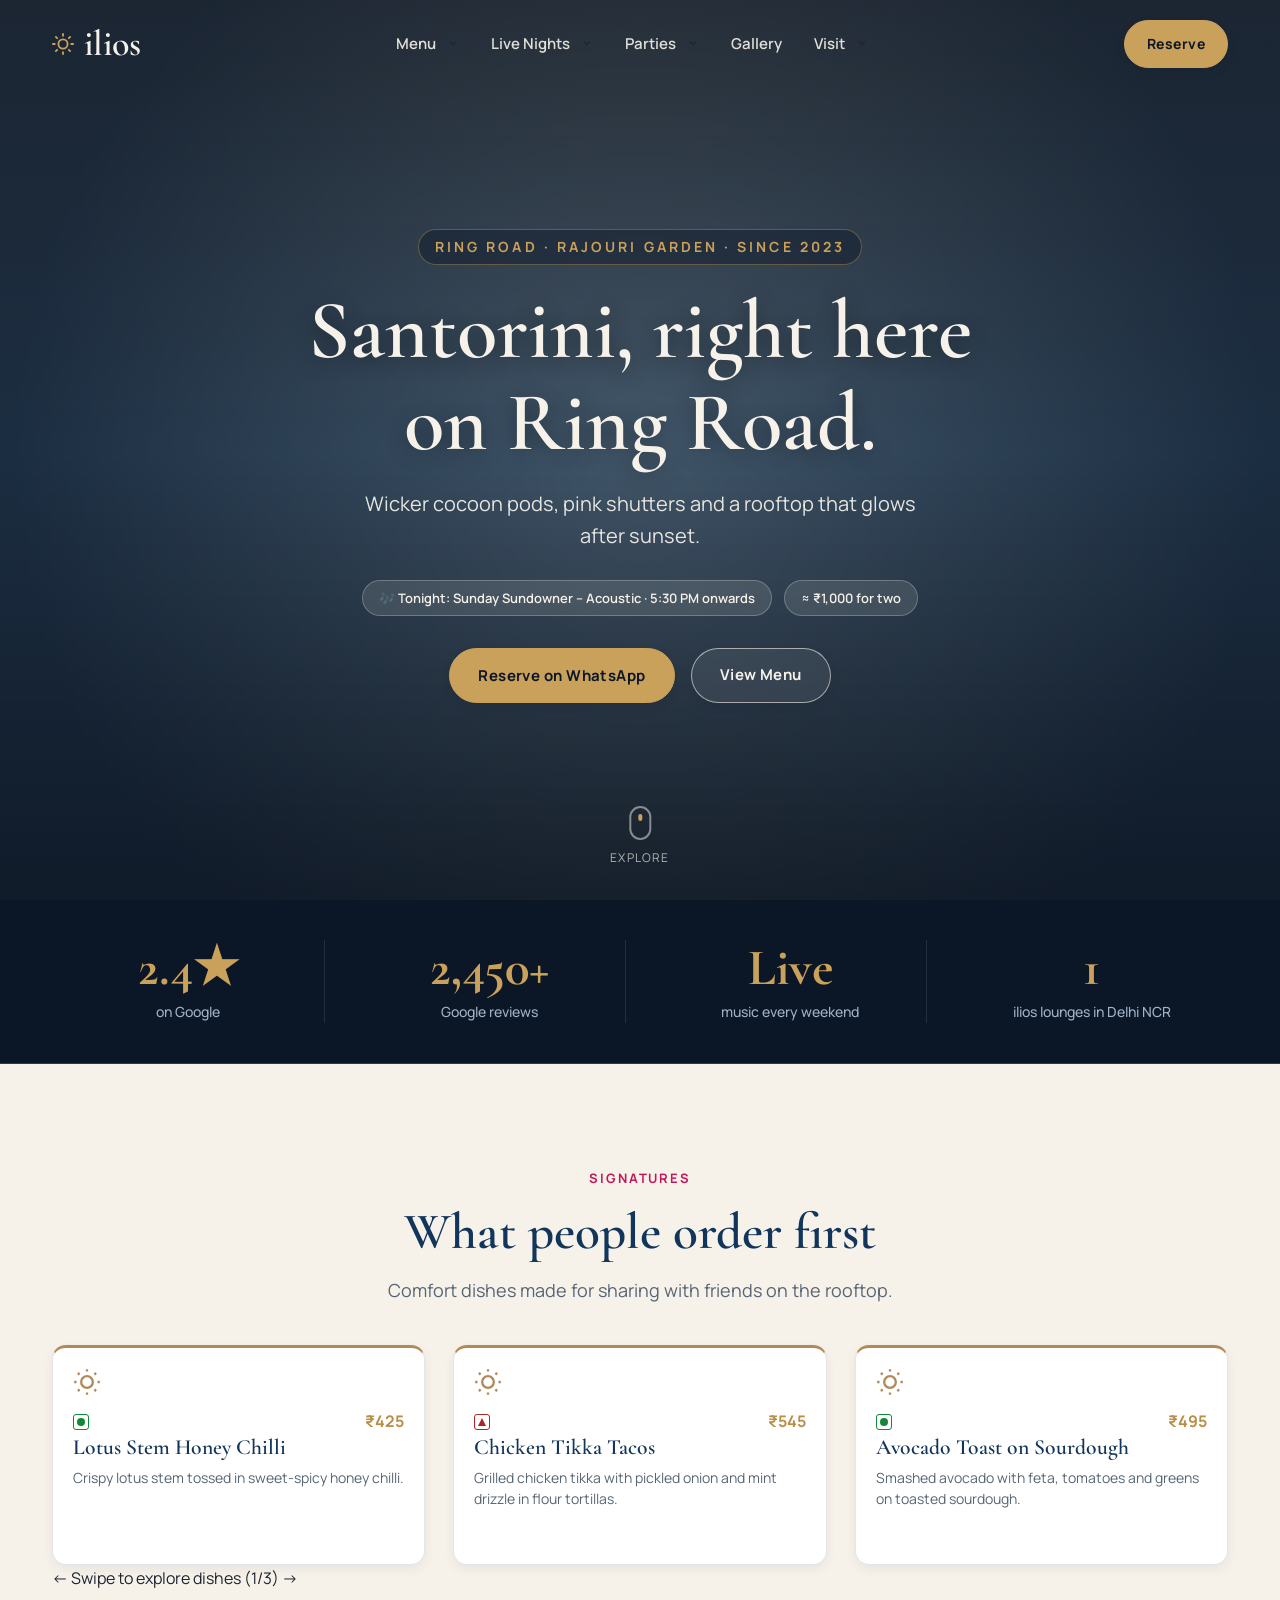
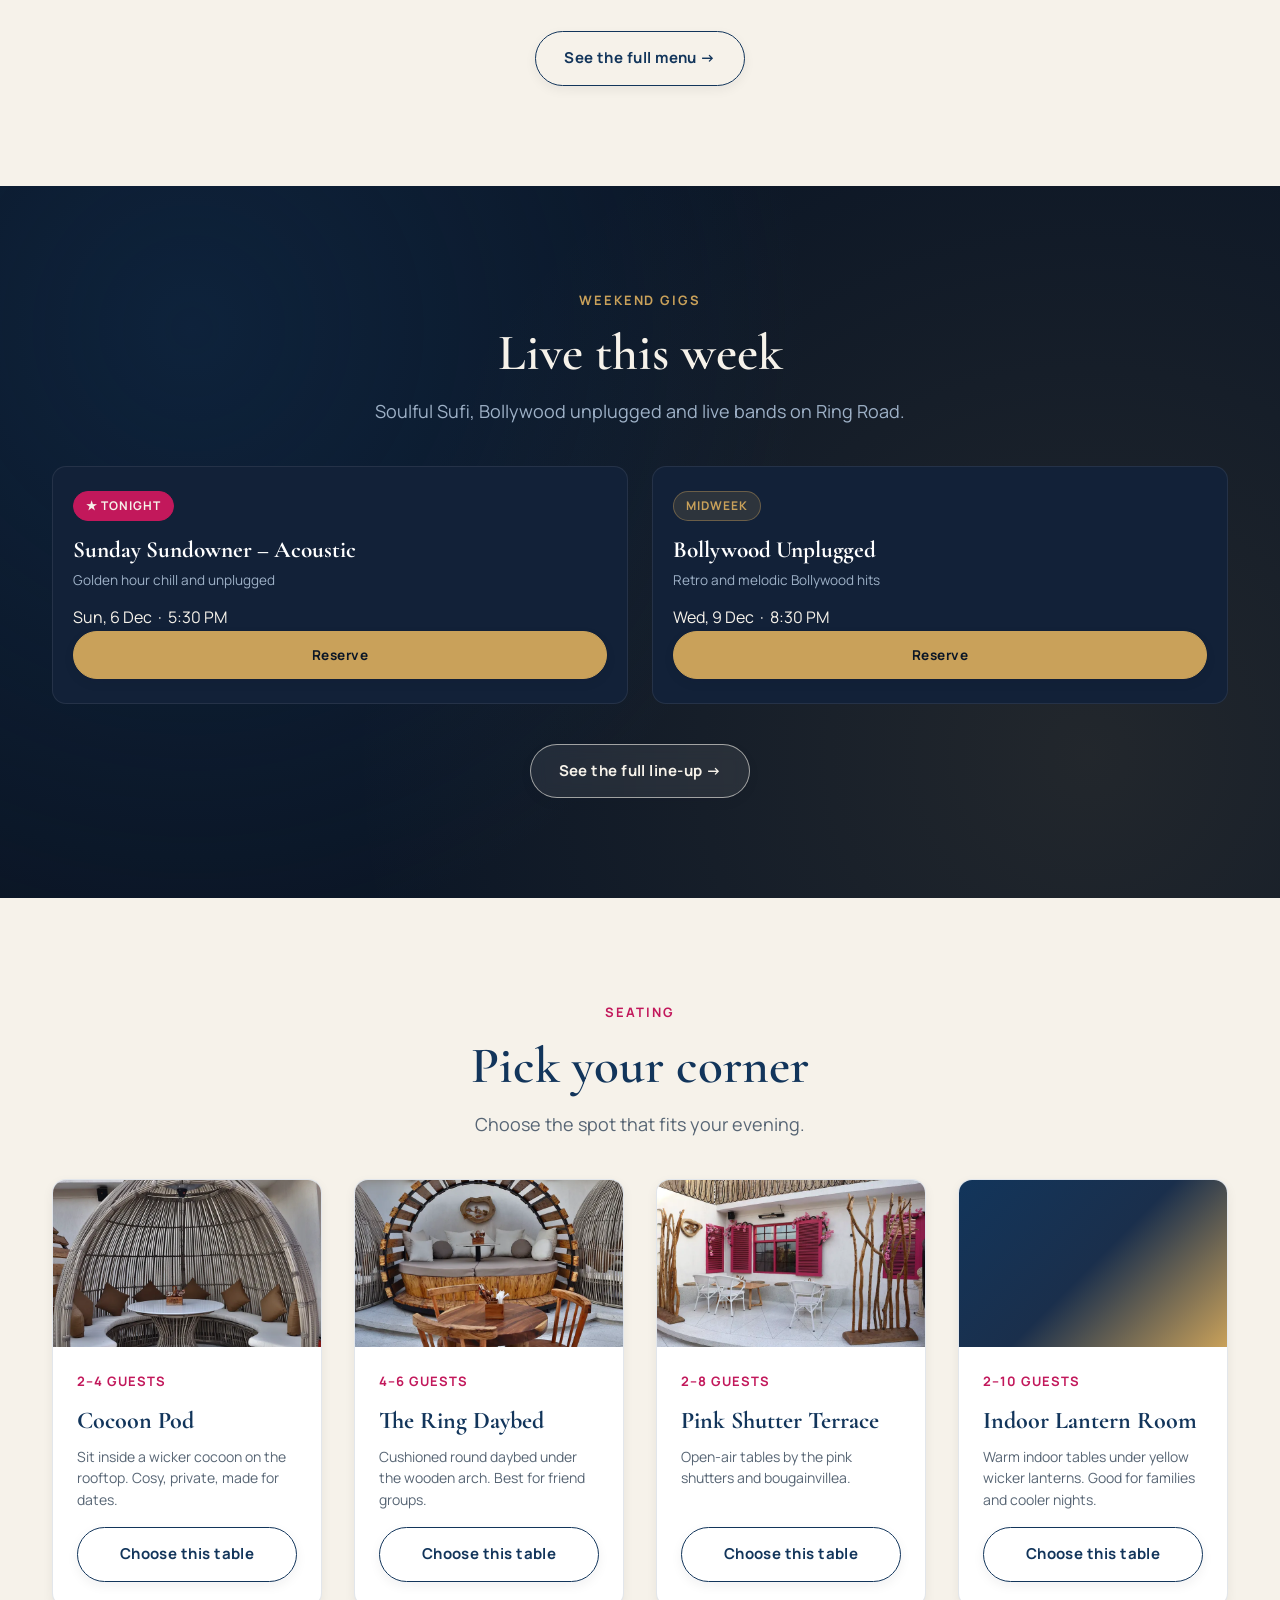
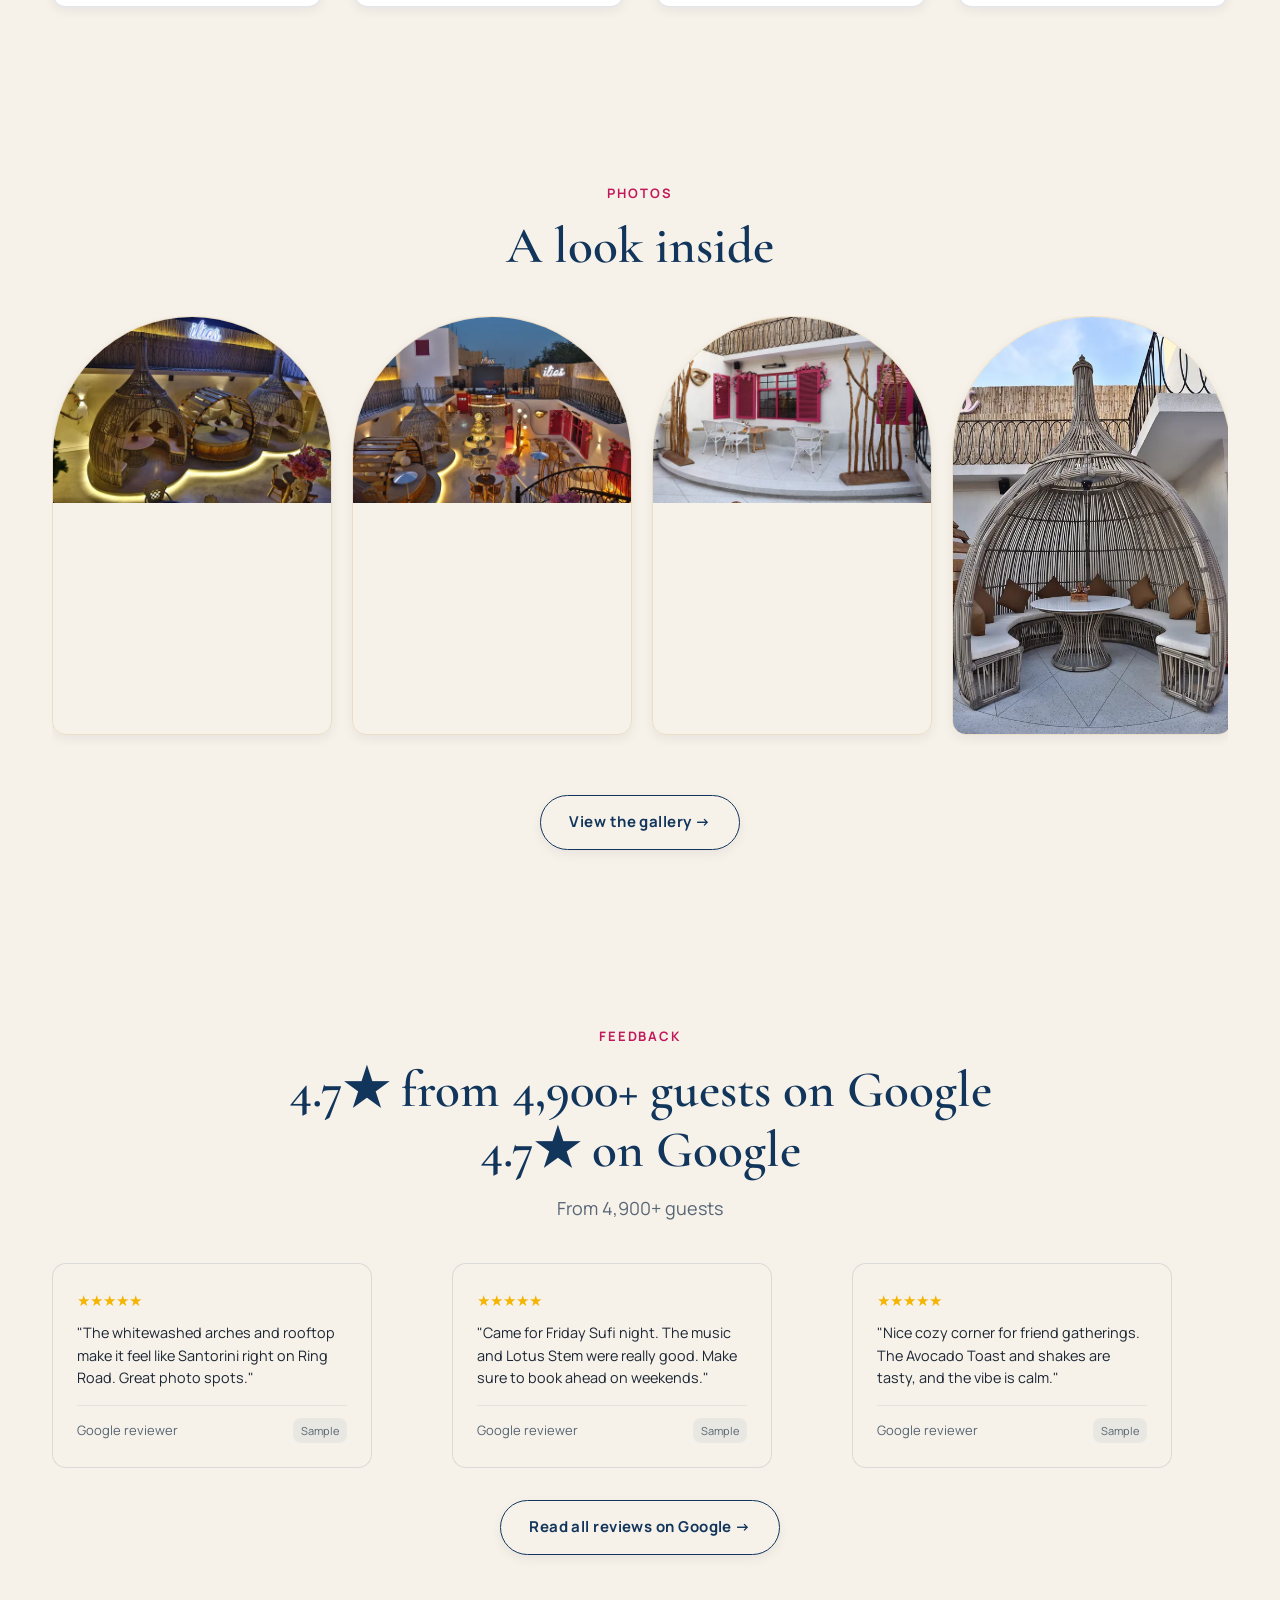
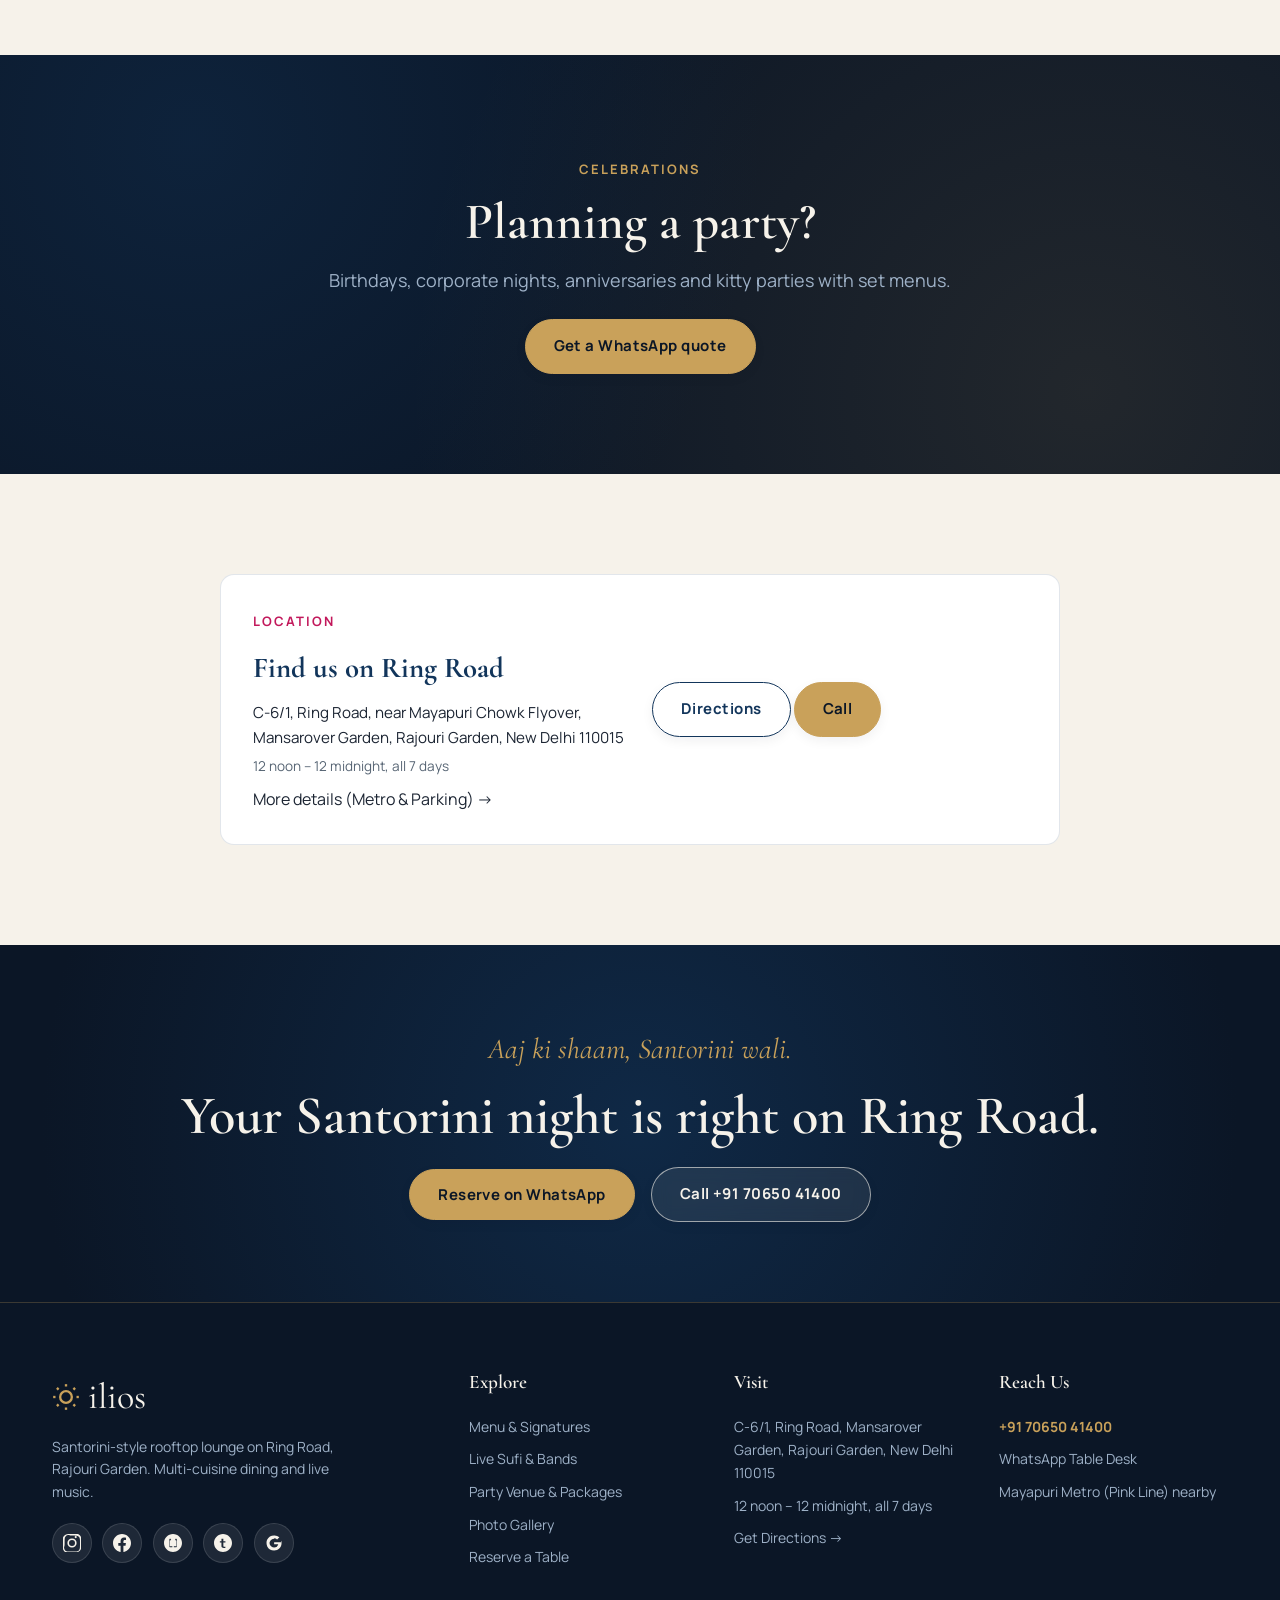
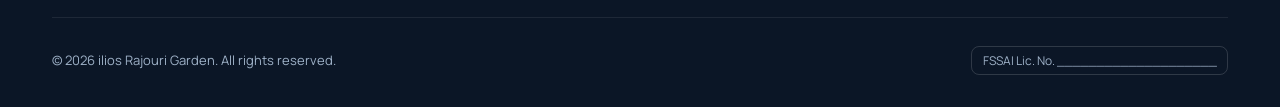
==== commit 05308ea6: "feat: real photos integration, rose/wicker palette, seating types overhaul, and mobile responsive op" ====
--- a/index.html
+++ b/index.html
@@ -6,9 +6,9 @@
   <meta http-equiv="X-UA-Compatible" content="IE=edge">
 
   <!-- SEO Primary Tags -->
-  <title>ilios Rajouri Garden | Santorini Rooftop Lounge, Live Sufi Nights &amp; Party Venue, Delhi</title>
-  <meta name="description" content="Santorini-style rooftop lounge on Ring Road, Rajouri Garden. Multi-cuisine food, live Sufi and band nights, and direct table booking on WhatsApp.">
-  <meta name="keywords" content="lounge in Rajouri Garden, Greek restaurant West Delhi, Santorini cafe Delhi, rooftop restaurant Rajouri Garden, Sufi night Rajouri Garden, live music restaurant West Delhi, party venue Rajouri Garden, birthday party place near Mayapuri, corporate party venue West Delhi">
+  <title>ilios Rajouri Garden | Santorini Rooftop Lounge, Cocoon Seating &amp; Live Nights, Delhi</title>
+  <meta name="description" content="Santorini-style rooftop lounge on Ring Road, Rajouri Garden. Wicker cocoon pods, pink shutters, multi-cuisine dining and direct table booking on WhatsApp.">
+  <meta name="keywords" content="cocoon seating rooftop Rajouri Garden, rooftop lounge Rajouri Garden, Greek restaurant West Delhi, Santorini cafe Delhi, Sufi night Rajouri Garden, live music restaurant West Delhi, party venue Rajouri Garden, birthday party place near Mayapuri">
   <meta name="author" content="ilios Lounge &amp; Kitchen">
   <meta name="robots" content="index, follow">
   <link rel="canonical" href="https://iliosdelhi.com/">
@@ -16,8 +16,8 @@
   <!-- Open Graph / Facebook -->
   <meta property="og:type" content="restaurant">
   <meta property="og:title" content="ilios Rajouri Garden | Santorini on Ring Road">
-  <meta property="og:description" content="Whitewashed arches, live Sufi and band nights, and a table waiting for you. Ring Road, Rajouri Garden, New Delhi.">
-  <meta property="og:image" content="https://images.unsplash.com/photo-1570077188670-e3a8d69ac5ff?auto=format&fit=crop&w=1200&h=630&q=80">
+  <meta property="og:description" content="Wicker cocoon pods, pink shutters and a rooftop that glows after sunset. Ring Road, Rajouri Garden, New Delhi.">
+  <meta property="og:image" content="/assets/img/og-image.webp">
   <meta property="og:url" content="https://iliosdelhi.com/">
   <meta property="og:site_name" content="ilios">
   <meta property="og:locale" content="en_IN">
@@ -25,15 +25,16 @@
   <!-- Twitter Card -->
   <meta name="twitter:card" content="summary_large_image">
   <meta name="twitter:title" content="ilios Rajouri Garden | Santorini on Ring Road">
-  <meta name="twitter:description" content="Whitewashed arches, live Sufi and band nights, and direct table booking on WhatsApp.">
-  <meta name="twitter:image" content="https://images.unsplash.com/photo-1570077188670-e3a8d69ac5ff?auto=format&fit=crop&w=1200&h=630&q=80">
+  <meta name="twitter:description" content="Wicker cocoon pods, pink shutters and a rooftop that glows after sunset. Book direct on WhatsApp.">
+  <meta name="twitter:image" content="/assets/img/og-image.webp">
 
   <meta name="theme-color" content="#0B1626">
 
   <!-- Preconnect & Fonts -->
   <link rel="preconnect" href="https://fonts.googleapis.com">
   <link rel="preconnect" href="https://fonts.gstatic.com" crossorigin>
-  <link rel="preload" as="image" href="https://images.unsplash.com/photo-1570077188670-e3a8d69ac5ff?auto=format&fit=crop&w=1400&q=80">
+  <link rel="preload" as="image" href="/assets/img/hero-mobile.webp" media="(max-width: 767px)">
+  <link rel="preload" as="image" href="/assets/img/hero.webp" media="(min-width: 768px)">
   <link href="https://fonts.googleapis.com/css2?family=Cormorant+Garamond:ital,wght@0,500;0,600;0,700;1,500&family=Manrope:wght@400;500;600;700&display=swap" rel="stylesheet">
 
   <link rel="stylesheet" href="/assets/styles.css">
@@ -46,7 +47,7 @@
     "@id": "https://iliosdelhi.com/#restaurant",
     "name": "ilios",
     "alternateName": "ilios Lounge & Kitchen",
-    "image": "https://images.unsplash.com/photo-1570077188670-e3a8d69ac5ff?auto=format&fit=crop&w=1200&q=80",
+    "image": "https://iliosdelhi.com/assets/img/og-image.webp",
     "telephone": "+917065041400",
     "url": "https://iliosdelhi.com/",
     "servesCuisine": ["Continental", "Italian", "Oriental", "North Indian"],
@@ -274,15 +275,19 @@
   <main id="main">
     <!-- 4.1 HERO (Strict Rules Compliant) -->
     <section class="hero-section" id="hero" aria-label="Welcome to ilios">
-      <!-- Real ilios rooftop & dining lounge photo -->
+      <!-- Real ilios rooftop & dining lounge photo (Responsive picture) -->
       <div class="hero-bg-wrapper">
-        <img src="/assets/images/hero-real-ilios.jpg" 
-             alt="ilios Greek rooftop lounge with whitewashed arches and outdoor seating in Rajouri Garden" 
-             class="hero-bg-img" 
-             width="1400" 
-             height="900" 
-             loading="eager"
-             onerror="this.src='https://images.unsplash.com/photo-1570077188670-e3a8d69ac5ff?auto=format&fit=crop&w=1400&q=80';">
+        <picture>
+          <source media="(max-width: 767px)" srcset="/assets/img/hero-mobile.webp" width="900" height="1200">
+          <source media="(max-width: 1280px)" srcset="/assets/img/hero-1280.webp" width="1280" height="853">
+          <img src="/assets/img/hero.webp" 
+               alt="Santorini-inspired ilios rooftop with neon sign, pink shutters and evening dining" 
+               class="hero-bg-img" 
+               width="1920" 
+               height="1080" 
+               loading="eager"
+               decoding="async">
+        </picture>
       </div>
       <div class="hero-overlay"></div>
       <div class="hero-overlay-tint"></div>
@@ -296,7 +301,7 @@
           Santorini, right here on Ring Road.
         </h1>
         <p class="hero-subtext">
-          Whitewashed arches, live Sufi and band nights, and a table waiting for you.
+          Wicker cocoon pods, pink shutters and a rooftop that glows after sunset.
         </p>
 
         <!-- Live Status Chips -->
@@ -357,14 +362,21 @@
         </div>
 
         <div class="dishes-grid">
+          <!-- REPLACE: add real dish photos (800×600 WebP) when the owner sends them -->
           <!-- Lotus Stem -->
-          <article class="dish-card card-hover reveal">
-            <!-- REPLACE: Lotus stem photo (800x1000) -->
-            <div class="dish-img-box img-frame">
-              <img src="https://images.unsplash.com/photo-1563245372-f21724e3856d?auto=format&fit=crop&w=600&q=80" 
-                   alt="Crispy Lotus Stem Honey Chilli" width="600" height="480" loading="lazy">
-            </div>
+          <article class="dish-card dish-card--text card-hover reveal">
             <div class="dish-content">
+              <svg class="dish-sun-icon" viewBox="0 0 24 24" fill="none" stroke="currentColor" stroke-width="2" aria-hidden="true">
+                <circle cx="12" cy="12" r="5"></circle>
+                <line x1="12" y1="1" x2="12" y2="3"></line>
+                <line x1="12" y1="21" x2="12" y2="23"></line>
+                <line x1="4.22" y1="4.22" x2="5.64" y2="5.64"></line>
+                <line x1="18.36" y1="18.36" x2="19.78" y2="19.78"></line>
+                <line x1="1" y1="12" x2="3" y2="12"></line>
+                <line x1="21" y1="12" x2="23" y2="12"></line>
+                <line x1="4.22" y1="19.78" x2="5.64" y2="18.36"></line>
+                <line x1="18.36" y1="5.64" x2="19.78" y2="4.22"></line>
+              </svg>
               <div class="dish-header">
                 <div class="dish-title-wrap">
                   <span class="diet-icon diet-icon--veg" title="Vegetarian"></span>
@@ -378,13 +390,19 @@
           </article>
 
           <!-- Chicken Tikka Tacos -->
-          <article class="dish-card card-hover reveal">
-            <!-- REPLACE: Chicken Tikka Tacos photo (800x1000) -->
-            <div class="dish-img-box img-frame">
-              <img src="https://images.unsplash.com/photo-1565299585323-38d6b0865b47?auto=format&fit=crop&w=600&q=80" 
-                   alt="Chicken Tikka Tacos" width="600" height="480" loading="lazy">
-            </div>
+          <article class="dish-card dish-card--text card-hover reveal">
             <div class="dish-content">
+              <svg class="dish-sun-icon" viewBox="0 0 24 24" fill="none" stroke="currentColor" stroke-width="2" aria-hidden="true">
+                <circle cx="12" cy="12" r="5"></circle>
+                <line x1="12" y1="1" x2="12" y2="3"></line>
+                <line x1="12" y1="21" x2="12" y2="23"></line>
+                <line x1="4.22" y1="4.22" x2="5.64" y2="5.64"></line>
+                <line x1="18.36" y1="18.36" x2="19.78" y2="19.78"></line>
+                <line x1="1" y1="12" x2="3" y2="12"></line>
+                <line x1="21" y1="12" x2="23" y2="12"></line>
+                <line x1="4.22" y1="19.78" x2="5.64" y2="18.36"></line>
+                <line x1="18.36" y1="5.64" x2="19.78" y2="4.22"></line>
+              </svg>
               <div class="dish-header">
                 <div class="dish-title-wrap">
                   <span class="diet-icon diet-icon--nonveg" title="Non-Vegetarian"></span>
@@ -398,13 +416,19 @@
           </article>
 
           <!-- Avocado Toast -->
-          <article class="dish-card card-hover reveal">
-            <!-- REPLACE: Avocado Toast photo (800x1000) -->
-            <div class="dish-img-box img-frame">
-              <img src="https://images.unsplash.com/photo-1588137378633-dea1336ce1e2?auto=format&fit=crop&w=600&q=80" 
-                   alt="Avocado Toast on Sourdough" width="600" height="480" loading="lazy">
-            </div>
+          <article class="dish-card dish-card--text card-hover reveal">
             <div class="dish-content">
+              <svg class="dish-sun-icon" viewBox="0 0 24 24" fill="none" stroke="currentColor" stroke-width="2" aria-hidden="true">
+                <circle cx="12" cy="12" r="5"></circle>
+                <line x1="12" y1="1" x2="12" y2="3"></line>
+                <line x1="12" y1="21" x2="12" y2="23"></line>
+                <line x1="4.22" y1="4.22" x2="5.64" y2="5.64"></line>
+                <line x1="18.36" y1="18.36" x2="19.78" y2="19.78"></line>
+                <line x1="1" y1="12" x2="3" y2="12"></line>
+                <line x1="21" y1="12" x2="23" y2="12"></line>
+                <line x1="4.22" y1="19.78" x2="5.64" y2="18.36"></line>
+                <line x1="18.36" y1="5.64" x2="19.78" y2="4.22"></line>
+              </svg>
               <div class="dish-header">
                 <div class="dish-title-wrap">
                   <span class="diet-icon diet-icon--veg" title="Vegetarian"></span>
@@ -482,45 +506,63 @@
         </div>
 
         <div class="vip-tables-grid">
-          <!-- Rooftop Corner -->
+          <!-- Cocoon Pod -->
           <article class="table-card card-hover reveal">
             <div class="table-img-box img-frame">
-              <img src="https://images.unsplash.com/photo-1533105079780-92b9be482077?auto=format&fit=crop&w=600&q=80" 
-                   alt="Rooftop Santorini Corner table" width="600" height="375" loading="lazy">
+              <img src="/assets/img/table-cocoon-pod.webp" 
+                   alt="Wicker cocoon pod on the ilios rooftop, Rajouri Garden" 
+                   width="800" height="500" loading="lazy" decoding="async">
             </div>
             <div class="table-content">
               <span class="table-capacity">2–4 guests</span>
-              <h3 class="table-type-title">Rooftop Santorini Corner</h3>
-              <p class="table-desc">Open-air corner with the dome-and-arch photo angle. Made for dates.</p>
-              <a href="/reserve?table=rooftop-corner" class="btn btn-outline-aegean" style="margin-top:auto;">Choose this table</a>
-            </div>
-          </article>
-
-          <!-- Arch Booth -->
+              <h3 class="table-type-title">Cocoon Pod</h3>
+              <p class="table-desc">Sit inside a wicker cocoon on the rooftop. Cosy, private, made for dates.</p>
+              <a href="/reserve?table=cocoon-pod" class="btn btn-outline-aegean" style="margin-top:auto;">Choose this table</a>
+            </div>
+          </article>
+
+          <!-- The Ring Daybed -->
           <article class="table-card card-hover reveal">
             <div class="table-img-box img-frame">
-              <img src="https://images.unsplash.com/photo-1550966871-3ed3cdb5ed0c?auto=format&fit=crop&w=600&q=80" 
-                   alt="The Arch Booth seating" width="600" height="375" loading="lazy">
+              <img src="/assets/img/table-ring-daybed.webp" 
+                   alt="The Ring Daybed under circular wooden arch at ilios" 
+                   width="800" height="500" loading="lazy" decoding="async">
             </div>
             <div class="table-content">
               <span class="table-capacity">4–6 guests</span>
-              <h3 class="table-type-title">The Arch Booth</h3>
-              <p class="table-desc">Cushioned booth under the whitewashed arches. Best for friend groups.</p>
-              <a href="/reserve?table=arch-booth" class="btn btn-outline-aegean" style="margin-top:auto;">Choose this table</a>
-            </div>
-          </article>
-
-          <!-- Stage-Side Table -->
+              <h3 class="table-type-title">The Ring Daybed</h3>
+              <p class="table-desc">Cushioned round daybed under the wooden arch. Best for friend groups.</p>
+              <a href="/reserve?table=ring-daybed" class="btn btn-outline-aegean" style="margin-top:auto;">Choose this table</a>
+            </div>
+          </article>
+
+          <!-- Pink Shutter Terrace -->
           <article class="table-card card-hover reveal">
             <div class="table-img-box img-frame">
-              <img src="https://images.unsplash.com/photo-1511671782779-c97d3d27a1d4?auto=format&fit=crop&w=600&q=80" 
-                   alt="Stage-side table arrangement" width="600" height="375" loading="lazy">
+              <img src="/assets/img/table-pink-shutter-terrace.webp" 
+                   alt="Open-air tables by pink shutters and bougainvillea on ilios terrace" 
+                   width="800" height="500" loading="lazy" decoding="async">
             </div>
             <div class="table-content">
-              <span class="table-capacity">6–10 guests</span>
-              <h3 class="table-type-title">Stage-Side Table</h3>
-              <p class="table-desc">Right by the stage on live nights. Book early on weekends.</p>
-              <a href="/reserve?table=stage-side" class="btn btn-outline-aegean" style="margin-top:auto;">Choose this table</a>
+              <span class="table-capacity">2–8 guests</span>
+              <h3 class="table-type-title">Pink Shutter Terrace</h3>
+              <p class="table-desc">Open-air tables by the pink shutters and bougainvillea.</p>
+              <a href="/reserve?table=pink-shutter-terrace" class="btn btn-outline-aegean" style="margin-top:auto;">Choose this table</a>
+            </div>
+          </article>
+
+          <!-- Indoor Lantern Room -->
+          <article class="table-card card-hover reveal">
+            <div class="table-img-box img-frame">
+              <img src="/assets/img/table-indoor-lantern-room.webp" 
+                   alt="Warm indoor dining room under yellow wicker lanterns at ilios" 
+                   width="800" height="500" loading="lazy" decoding="async">
+            </div>
+            <div class="table-content">
+              <span class="table-capacity">2–10 guests</span>
+              <h3 class="table-type-title">Indoor Lantern Room</h3>
+              <p class="table-desc">Warm indoor tables under yellow wicker lanterns. Good for families and cooler nights.</p>
+              <a href="/reserve?table=indoor-lantern-room" class="btn btn-outline-aegean" style="margin-top:auto;">Choose this table</a>
             </div>
           </article>
         </div>
@@ -536,17 +578,37 @@
         </div>
 
         <div class="gallery-strip-row" style="display:flex; gap:1.25rem; overflow-x:auto; scroll-snap-type:x mandatory; padding-bottom:1rem; scrollbar-width:none;">
+          <!-- Photo 01 -->
           <div style="flex:0 0 280px; scroll-snap-align:start;" class="gallery-item card-hover">
-            <img src="https://images.unsplash.com/photo-1570077188670-e3a8d69ac5ff?auto=format&fit=crop&w=600&q=80" alt="Rooftop terrace" loading="lazy">
-          </div>
+            <img src="/assets/img/gallery-01-rooftop-pods-dusk.webp" 
+                 srcset="/assets/img/gallery-01-rooftop-pods-dusk-600.webp 600w, /assets/img/gallery-01-rooftop-pods-dusk.webp 1200w"
+                 sizes="(max-width: 767px) 80vw, 300px"
+                 alt="Wicker cocoon pods glowing at dusk on the ilios rooftop, Rajouri Garden" 
+                 width="600" height="400" loading="lazy" decoding="async">
+          </div>
+          <!-- Photo 02 -->
           <div style="flex:0 0 280px; scroll-snap-align:start;" class="gallery-item card-hover">
-            <img src="https://images.unsplash.com/photo-1517248135467-4c7edcad34c4?auto=format&fit=crop&w=600&q=80" alt="Whitewashed arches" loading="lazy">
-          </div>
+            <img src="/assets/img/gallery-02-rooftop-night.webp" 
+                 srcset="/assets/img/gallery-02-rooftop-night-600.webp 600w, /assets/img/gallery-02-rooftop-night.webp 1200w"
+                 sizes="(max-width: 767px) 80vw, 300px"
+                 alt="Night ambiance on the ilios rooftop with illuminated cocoon seating and Ring Road city view" 
+                 width="600" height="400" loading="lazy" decoding="async">
+          </div>
+          <!-- Photo 04 -->
           <div style="flex:0 0 280px; scroll-snap-align:start;" class="gallery-item card-hover">
-            <img src="https://images.unsplash.com/photo-1550966871-3ed3cdb5ed0c?auto=format&fit=crop&w=600&q=80" alt="Arch booth seating" loading="lazy">
-          </div>
+            <img src="/assets/img/gallery-04-pink-shutters.webp" 
+                 srcset="/assets/img/gallery-04-pink-shutters-600.webp 600w, /assets/img/gallery-04-pink-shutters.webp 1200w"
+                 sizes="(max-width: 767px) 80vw, 300px"
+                 alt="Pink shutters and driftwood screens on the ilios terrace" 
+                 width="600" height="400" loading="lazy" decoding="async">
+          </div>
+          <!-- Photo 08 -->
           <div style="flex:0 0 280px; scroll-snap-align:start;" class="gallery-item card-hover">
-            <img src="https://images.unsplash.com/photo-1514362545857-3bc16c4c7d1b?auto=format&fit=crop&w=600&q=80" alt="Bar counter" loading="lazy">
+            <img src="/assets/img/gallery-08-cocoon-pod.webp" 
+                 srcset="/assets/img/gallery-08-cocoon-pod-500.webp 500w, /assets/img/gallery-08-cocoon-pod.webp 1000w"
+                 sizes="(max-width: 767px) 80vw, 300px"
+                 alt="Private wicker cocoon pod for intimate dining and dates on the rooftop" 
+                 width="500" height="667" loading="lazy" decoding="async">
           </div>
         </div>
 
--- a/assets/styles.css
+++ b/assets/styles.css
@@ -11,10 +11,11 @@
   /* Color Palette */
   --chalk: #F6F2EA;
   --chalk-pure: #FAF7F2;
+  --rose: #C2185B;
+  --rose-dark: #AD1457;
+  --wicker: #B08A5A;
   --aegean: #12355B;
   --aegean-dark: #0D2744;
-  --dome: #2F6FB5;
-  --dome-light: #4A8CD6;
   --sun: #C9A15A;
   --sun-hover: #b88f47;
   --sun-soft: rgba(201, 161, 90, 0.15);
@@ -187,7 +188,7 @@
   font-weight: 700;
   text-transform: uppercase;
   letter-spacing: 0.15em;
-  color: var(--dome);
+  color: var(--rose);
   margin-bottom: 0.75rem;
 }
 
@@ -514,7 +515,7 @@
 
 .site-nav--solid .nav-link[aria-current="page"],
 .site-nav.scrolled .nav-link[aria-current="page"] {
-  color: var(--dome);
+  color: var(--rose);
 }
 
 .nav-link:hover {
@@ -828,7 +829,7 @@
   width: 100%;
   height: 100%;
   object-fit: cover;
-  object-position: center;
+  object-position: center 60%;
   animation: kenBurns 20s ease-in-out infinite alternate;
   transform-origin: center center;
 }
@@ -1144,6 +1145,20 @@
   border: 1px solid var(--border-subtle);
   display: flex;
   flex-direction: column;
+  height: 100%;
+}
+
+.dish-card--text {
+  min-height: 220px;
+  justify-content: space-between;
+  border-top: 3px solid var(--wicker);
+}
+
+.dish-sun-icon {
+  width: 28px;
+  height: 28px;
+  color: var(--wicker);
+  margin-bottom: 0.75rem;
 }
 
 .dish-img-box {
@@ -1231,20 +1246,24 @@
 }
 
 .menu-tab-btn.active, .menu-tab-btn:hover {
-  background-color: var(--aegean);
-  color: var(--chalk);
-  border-color: var(--aegean);
+  background-color: var(--white);
+  color: var(--rose);
+  border-color: var(--rose);
+  box-shadow: 0 2px 10px rgba(194, 24, 91, 0.18);
+  border-bottom: 2px solid var(--rose);
 }
 
 .menu-list-grid {
   display: grid;
-  grid-template-columns: 1fr;
+  grid-template-columns: minmax(0, 1fr);
   gap: 1.25rem;
+  width: 100%;
+  max-width: 100%;
 }
 
 @media (min-width: 768px) {
   .menu-list-grid {
-    grid-template-columns: repeat(2, 1fr);
+    grid-template-columns: repeat(2, minmax(0, 1fr));
     gap: 1.25rem 2rem;
   }
 }
@@ -1256,6 +1275,8 @@
   background: var(--white);
   border-radius: var(--radius-md);
   border: 1px solid var(--border-subtle);
+  min-width: 0;
+  max-width: 100%;
 }
 
 .menu-item-top {
@@ -1347,9 +1368,9 @@
 }
 
 .event-badge--tonight {
-  background: var(--sun);
-  color: var(--ink);
-  border-color: var(--sun);
+  background: var(--rose);
+  color: var(--chalk);
+  border-color: var(--rose);
 }
 
 .event-date-box {
@@ -1393,7 +1414,7 @@
   align-items: center;
   gap: 0.4rem;
   font-size: 0.8125rem;
-  color: var(--dome-light);
+  color: var(--wicker);
   margin-bottom: 1.25rem;
   font-weight: 600;
 }
@@ -1415,7 +1436,7 @@
 
 @media (min-width: 992px) {
   .vip-tables-grid {
-    grid-template-columns: repeat(3, 1fr);
+    grid-template-columns: repeat(4, 1fr);
   }
 }
 
@@ -1447,7 +1468,7 @@
   font-weight: 700;
   text-transform: uppercase;
   letter-spacing: 0.08em;
-  color: var(--dome);
+  color: var(--rose);
   margin-bottom: 0.5rem;
 }
 
@@ -1552,9 +1573,9 @@
 
 .form-control:focus {
   outline: none;
-  border-color: var(--dome);
+  border-color: var(--rose);
   background-color: var(--white);
-  box-shadow: 0 0 0 3px rgba(47, 111, 181, 0.15);
+  box-shadow: 0 0 0 3px rgba(194, 24, 91, 0.15);
 }
 
 .form-msg {
@@ -1996,7 +2017,7 @@
   display: flex;
   align-items: center;
   justify-content: center;
-  color: var(--dome);
+  color: var(--rose);
   flex-shrink: 0;
 }
 
@@ -2016,7 +2037,7 @@
   font-weight: 700;
   text-transform: uppercase;
   letter-spacing: 0.08em;
-  color: var(--dome);
+  color: var(--rose);
 }
 
 .loc-val {
@@ -2263,7 +2284,7 @@
 /* Table Choice Chips Base (Desktop defaults) */
 .table-choice-chips {
   display: grid;
-  grid-template-columns: repeat(4, 1fr);
+  grid-template-columns: repeat(5, 1fr);
   gap: 12px;
   margin-top: 8px;
 }
@@ -3208,7 +3229,7 @@
   .chosen-date-display {
     font-size: 13px !important;
     font-weight: 600 !important;
-    color: var(--dome) !important;
+    color: var(--rose) !important;
     margin-top: 4px !important;
     display: block !important;
   }
@@ -3233,6 +3254,9 @@
     margin-top: 6px !important;
     width: 100% !important;
     box-sizing: border-box !important;
+  }
+  .table-choice-chip[data-table="no-preference"] {
+    grid-column: 1 / -1 !important;
   }
   .table-choice-chip {
     width: 100% !important;
@@ -3326,6 +3350,9 @@
     z-index: 90 !important;
     background: var(--chalk) !important;
     padding: 8px 0 !important;
+    margin: 0 -20px !important;
+    overflow: hidden !important;
+    max-width: 100vw !important;
   }
   .menu-tabs-wrapper::after {
     content: '' !important;
@@ -3343,6 +3370,8 @@
     gap: 8px !important;
     padding: 4px 20px !important;
     scrollbar-width: none !important;
+    -webkit-overflow-scrolling: touch !important;
+    width: 100% !important;
   }
   .menu-tabs::-webkit-scrollbar {
     display: none !important;
@@ -3350,6 +3379,8 @@
   .menu-item-row {
     padding: 10px 0 !important;
     border-bottom: 1px solid var(--border-subtle) !important;
+    min-width: 0 !important;
+    max-width: 100% !important;
   }
   .menu-item-header {
     display: flex !important;
